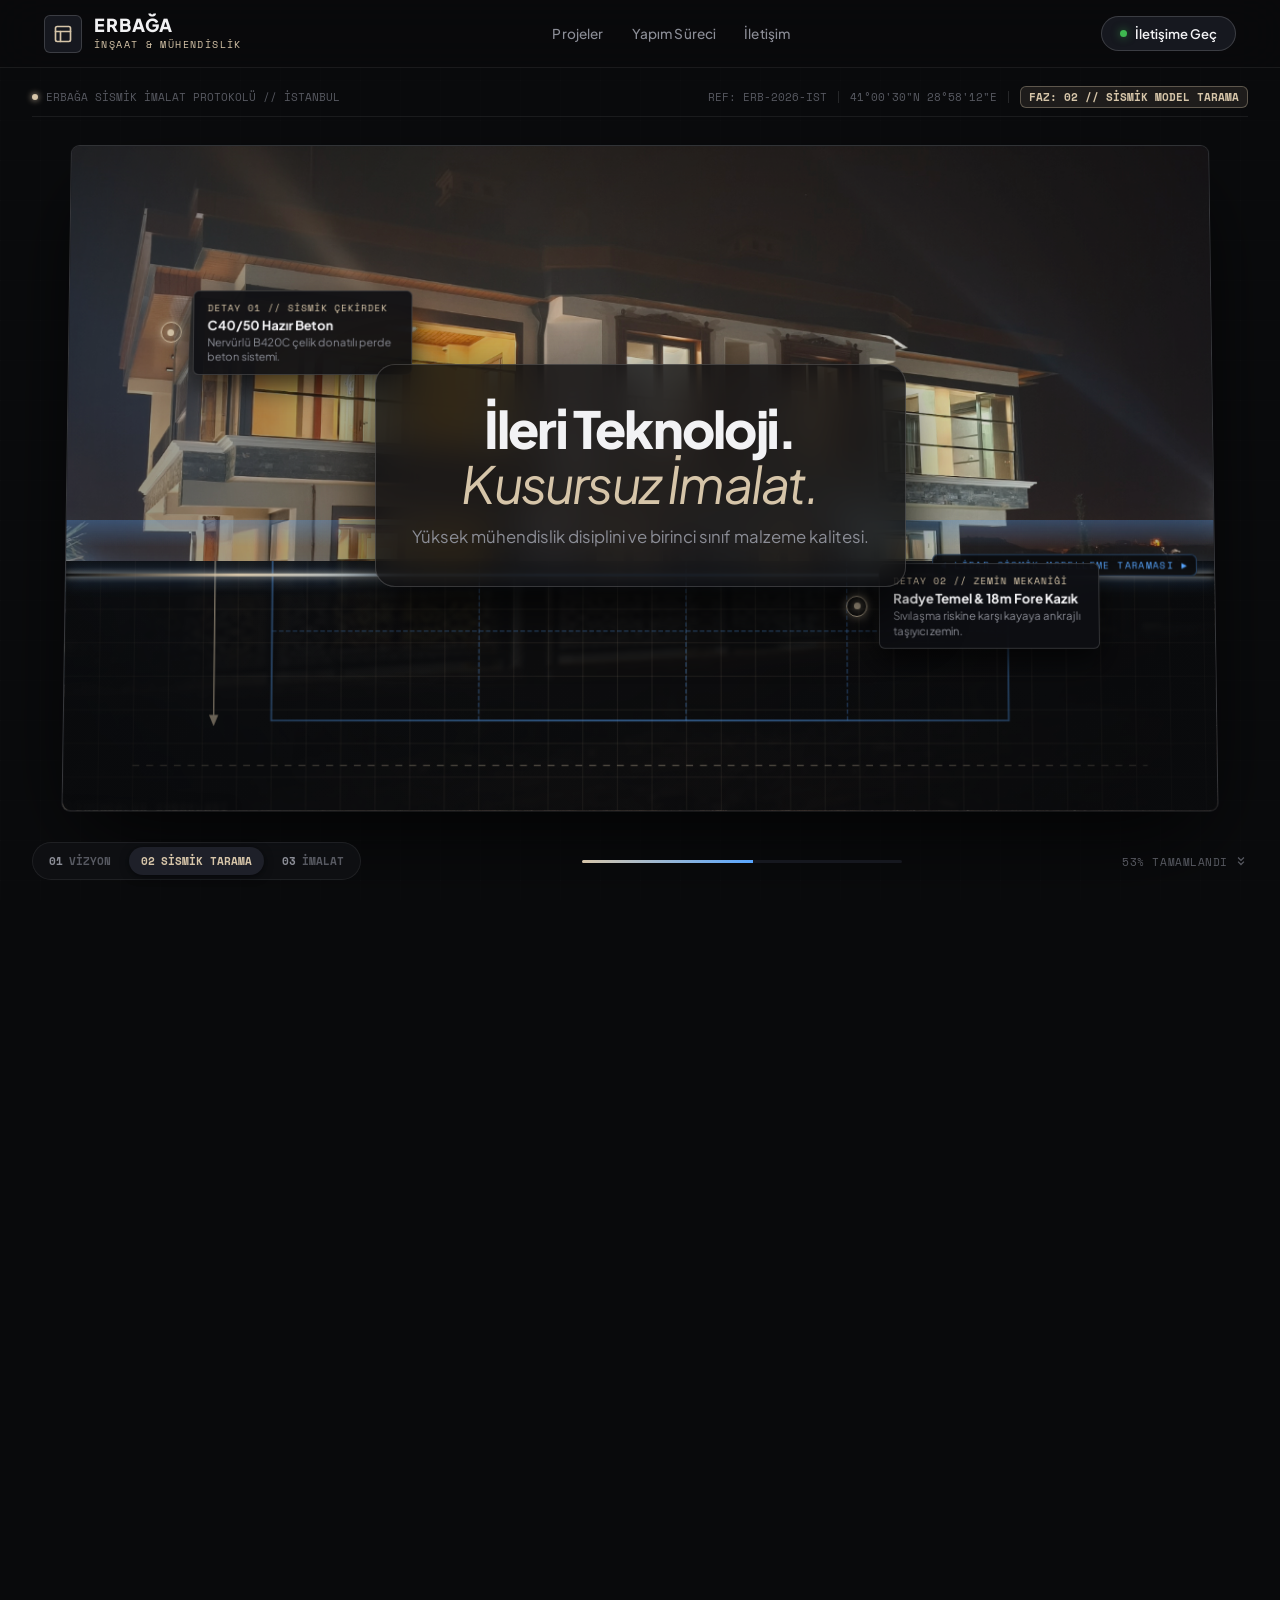
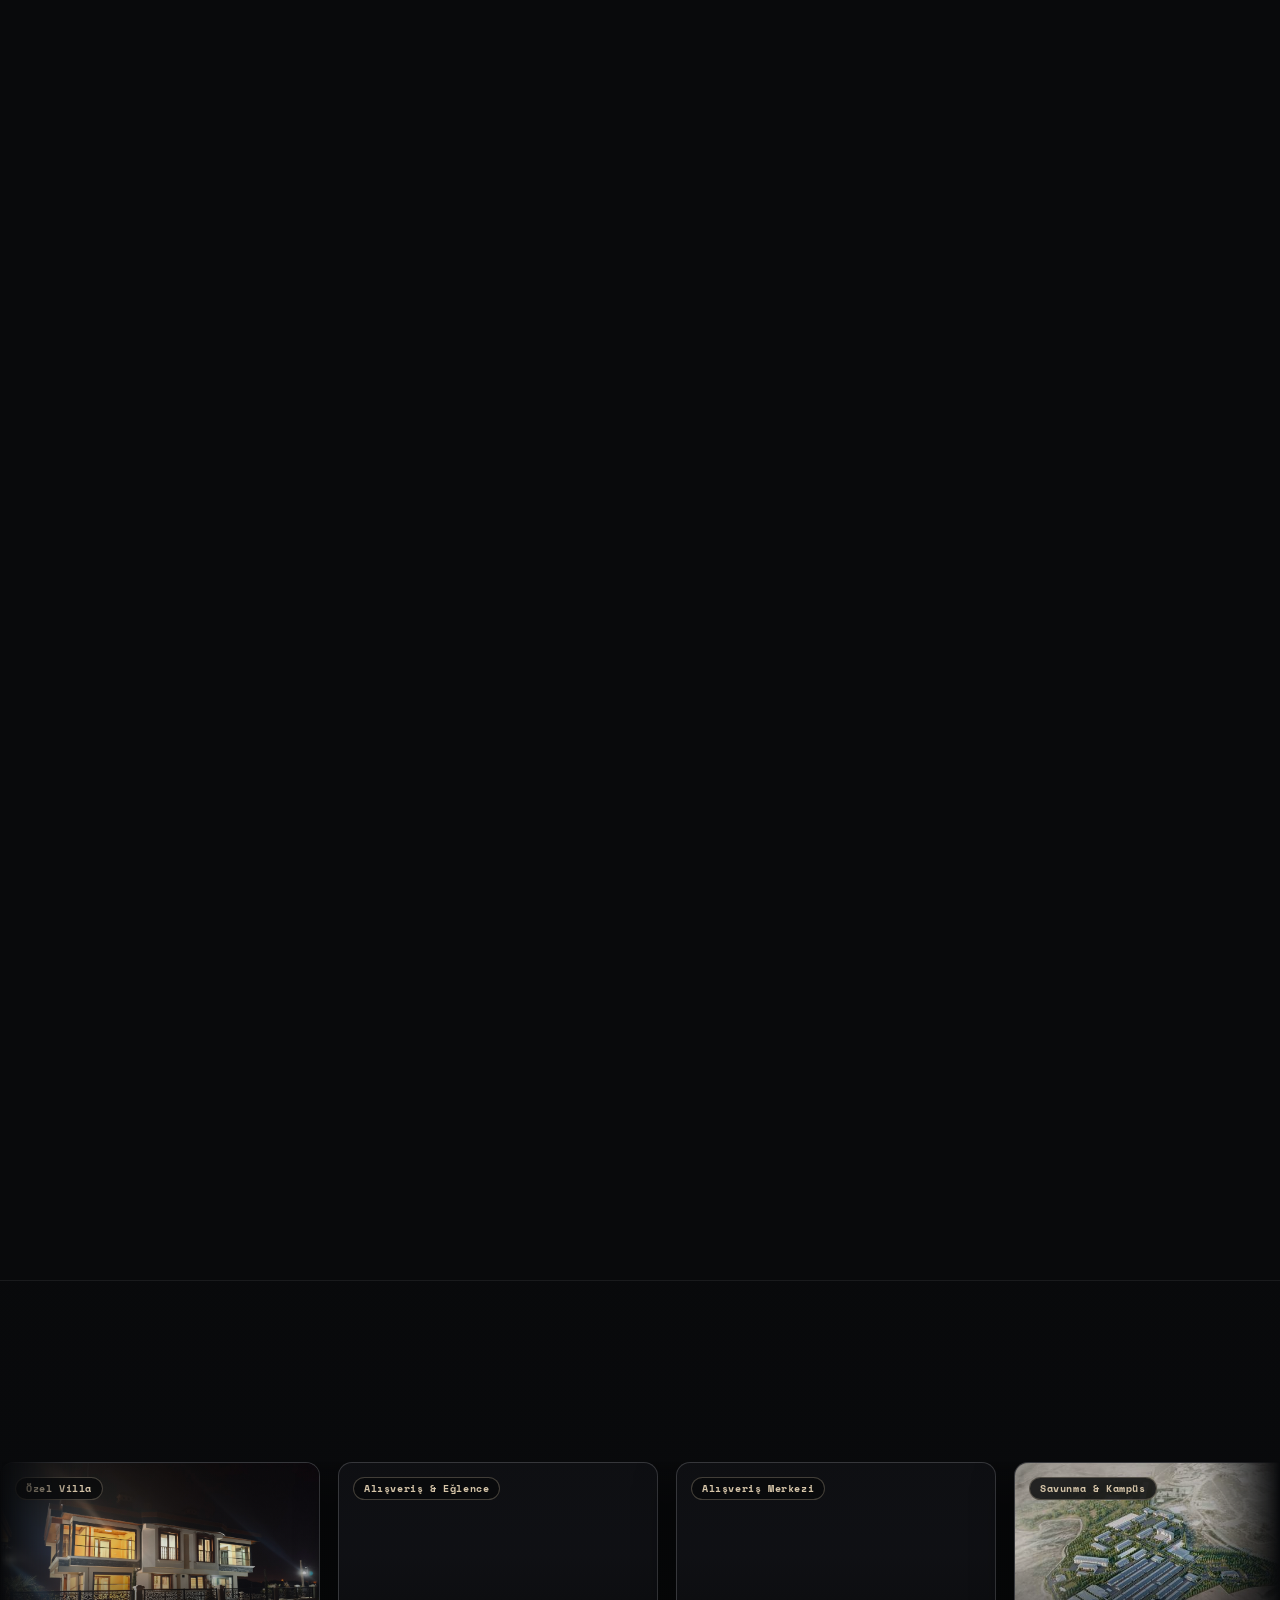
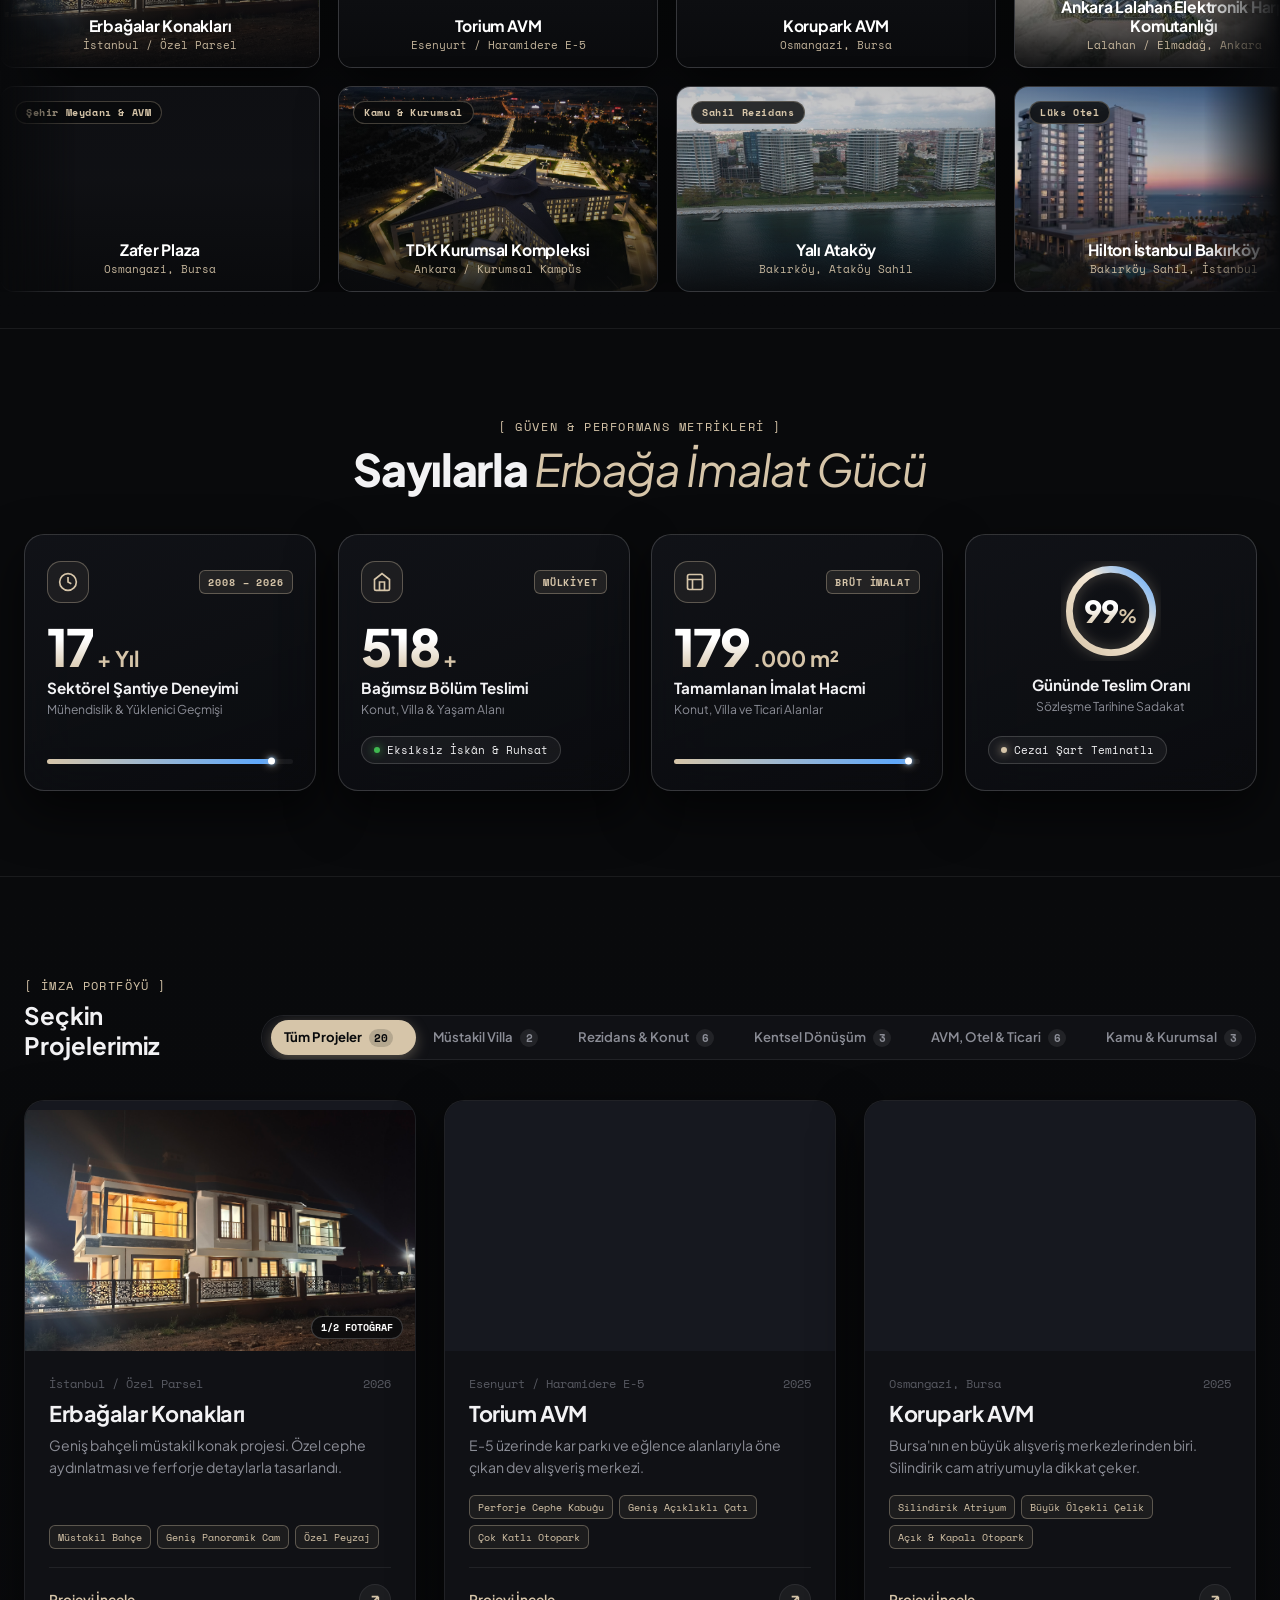
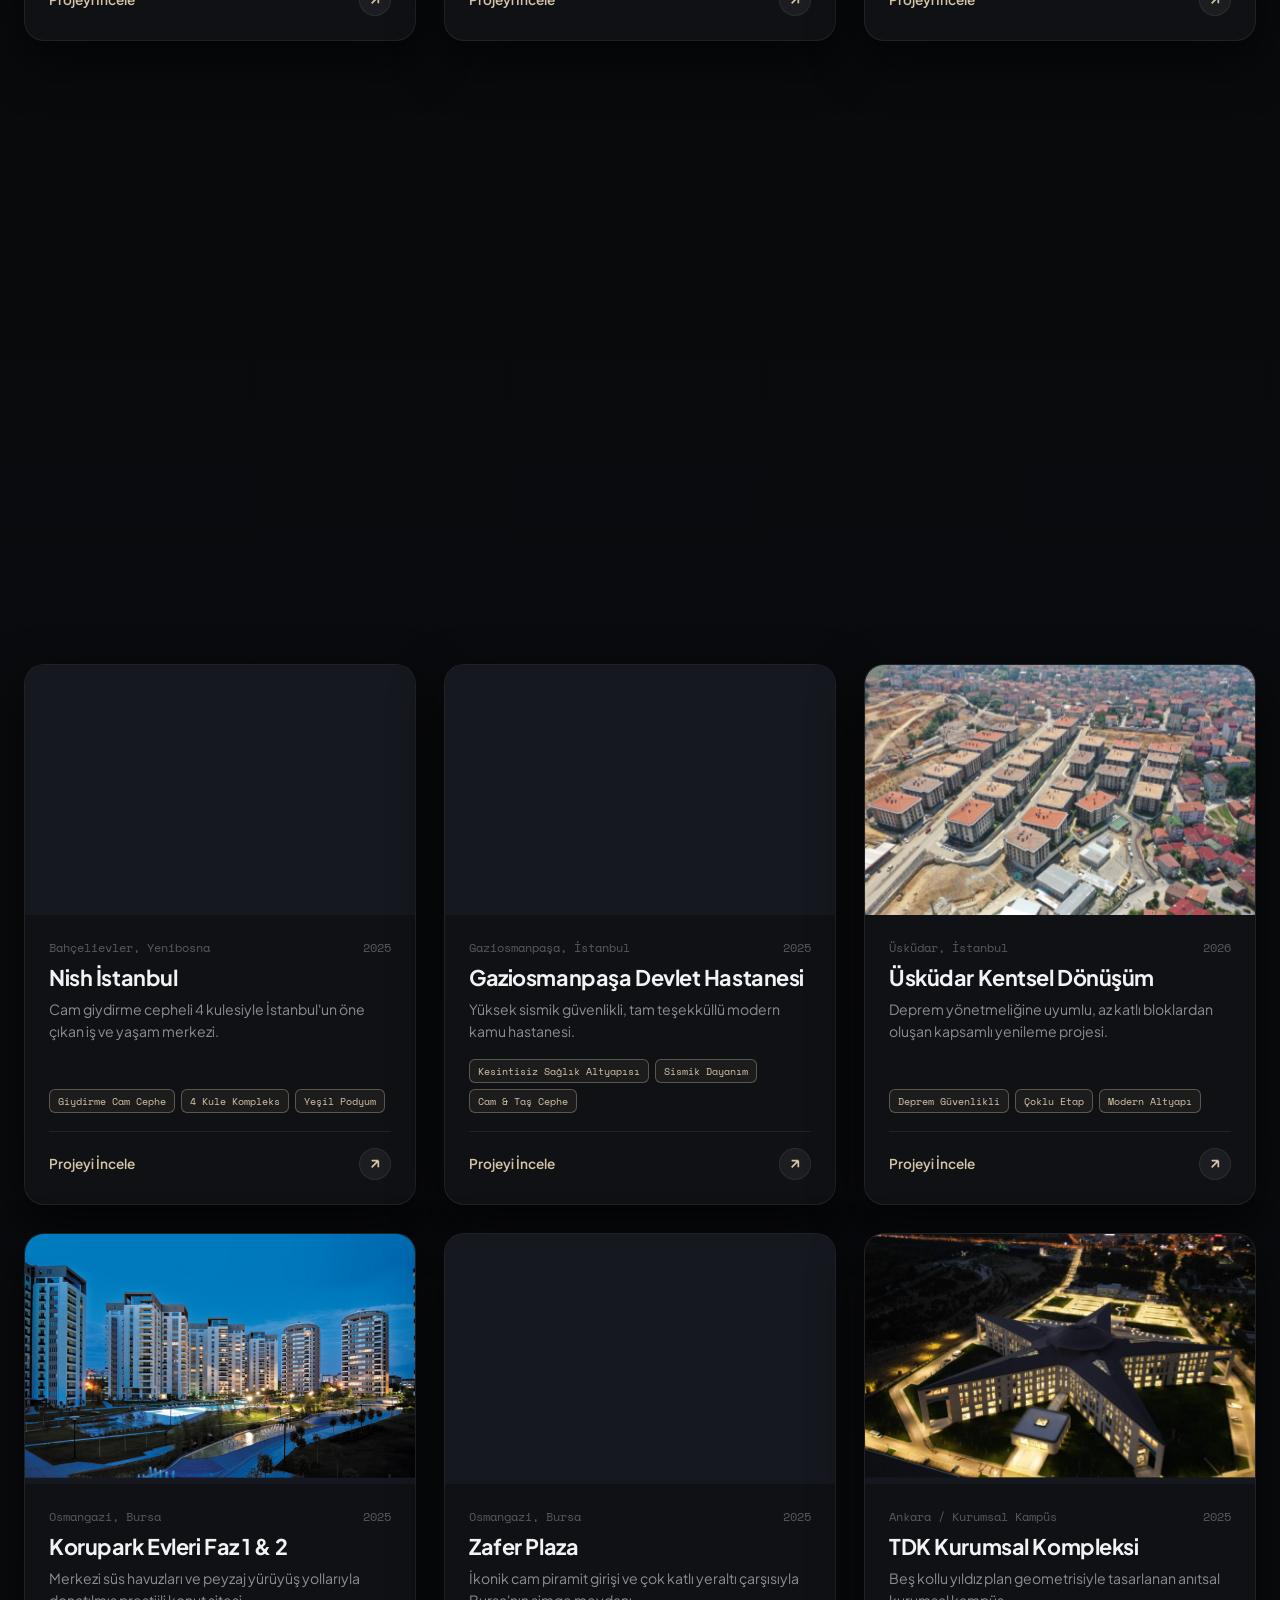
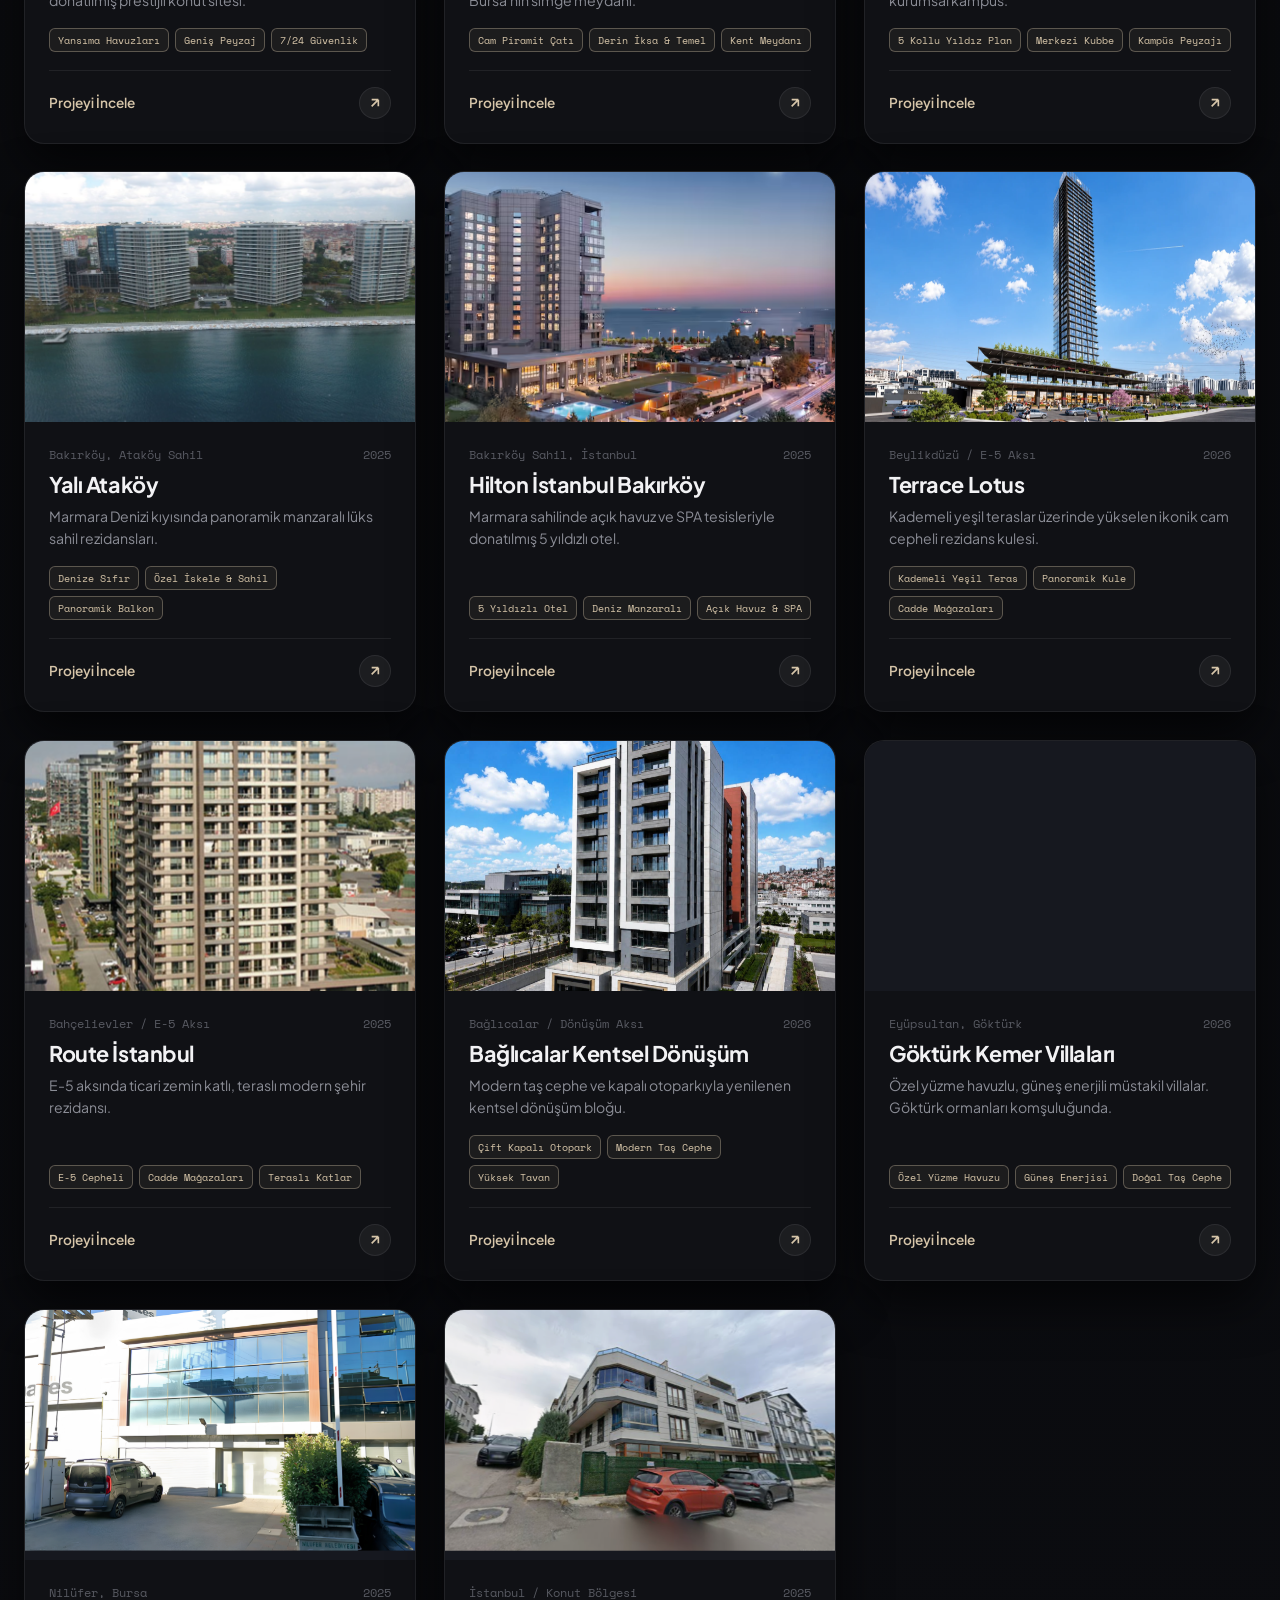
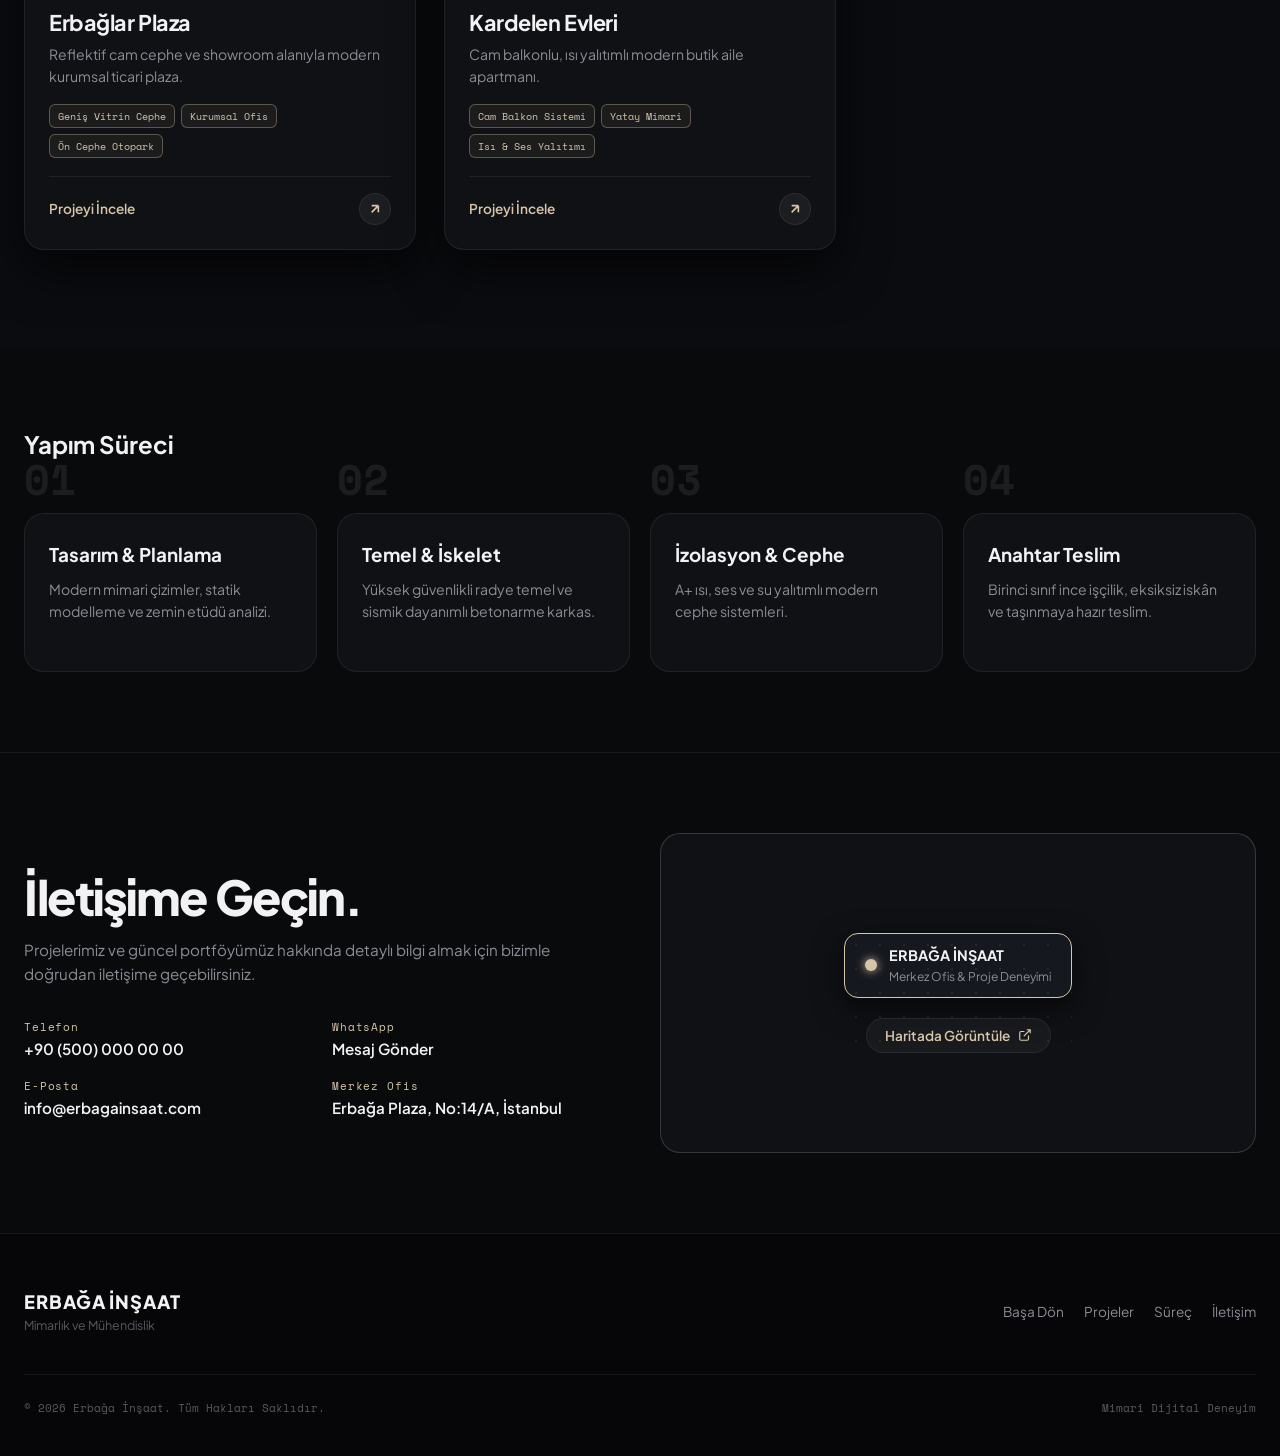
==== index.html @ 66e655f4 "İlk commit – proje dosyaları" ====
<!DOCTYPE html>
<html lang="tr">
<head>
  <meta charset="UTF-8">
  <meta name="viewport" content="width=device-width, initial-scale=1.0, maximum-scale=5.0, viewport-fit=cover">
  <title>ERBAĞA İNŞAAT — Mühendislik Hassasiyeti, Zamansız Mimari</title>
  <meta name="description" content="Erbağa İnşaat: Depreme dayanıklı sismik mühendislik, kat karşılığı arsa geliştirme, kentsel dönüşüm ve lüks konut projeleri.">
  <meta name="theme-color" content="#090a0c">

  <!-- Editorial & Architectural Typography -->
  <link rel="preconnect" href="https://fonts.googleapis.com">
  <link rel="preconnect" href="https://fonts.gstatic.com" crossorigin>
  <link href="https://fonts.googleapis.com/css2?family=Plus+Jakarta+Sans:wght@300;400;500;600;700;800&family=Space+Mono:ital,wght@0,400;0,700;1,400&display=swap" rel="stylesheet">

  <link rel="stylesheet" href="style.css">
</head>
<body class="architectural-dark">

  <!-- Top Global Laser Scroll Progress Bar -->
  <div class="global-scroll-progress" id="globalProgressBar" aria-hidden="true"></div>

  <!-- Subtle Blueprint Grid Texture -->
  <div class="technical-grid-bg" aria-hidden="true"></div>

  <!-- Apple-Style Precision Glass Header -->
  <header class="architect-header" id="mainHeader">
    <div class="header-inner">
      <a href="#heroTrack" class="brand-entity">
        <div class="brand-monogram">
          <svg width="20" height="20" viewBox="0 0 24 24" fill="none" stroke="currentColor" stroke-width="2" stroke-linecap="round" stroke-linejoin="round">
            <rect x="3" y="3" width="18" height="18" rx="2"></rect>
            <path d="M3 9h18"></path>
            <path d="M9 21V9"></path>
          </svg>
        </div>
        <div class="brand-meta">
          <span class="brand-name">ERBAĞA</span>
          <span class="brand-discipline">İNŞAAT & MÜHENDİSLİK</span>
        </div>
      </a>

      <!-- Desktop Navigation -->
      <nav class="nav-cluster" aria-label="Ana Menü">
        <a href="#projeler" class="nav-item">Projeler</a>
        <a href="#surec" class="nav-item">Yapım Süreci</a>
        <a href="#iletisim" class="nav-item">İletişim</a>
      </nav>

      <!-- Quick Action Header -->
      <div class="header-cta-group">
        <a href="https://wa.me/905000000000?text=Merhaba%20Erba%C4%9Fa%20%C4%B0n%C5%9Faat%2C%20bilgi%20almak%20istiyorum." target="_blank" rel="noopener noreferrer" class="btn-precision-action">
          <span class="dot-online"></span>
          <span>İletişime Geç</span>
        </a>

        <!-- Mobile Menu Toggle -->
        <button class="nav-toggle" id="menuToggle" aria-label="Menü">
          <span class="line line-1"></span>
          <span class="line line-2"></span>
        </button>
      </div>
    </div>

    <!-- Mobile Drawer Panel -->
    <div class="mobile-nav-panel" id="mobileNavPanel">
      <div class="panel-inner">
        <div class="panel-meta-ticker">
          <span>ERBAĞA İNŞAAT</span>
          <span>İSTANBUL</span>
        </div>
        <nav class="panel-links">
          <a href="#projeler" class="panel-link"><span>01</span> Projelerimiz</a>
          <a href="#surec" class="panel-link"><span>02</span> Yapım Süreci</a>
          <a href="#iletisim" class="panel-link"><span>03</span> İletişim & Lokasyon</a>
        </nav>
        <div class="panel-contact-cards">
          <a href="tel:+905000000000" class="panel-btn-call">
            <svg width="18" height="18" viewBox="0 0 24 24" fill="none" stroke="currentColor" stroke-width="2"><path d="M22 16.92v3a2 2 0 0 1-2.18 2 19.79 19.79 0 0 1-8.63-3.07 19.5 19.5 0 0 1-6-6 19.79 19.79 0 0 1-3.07-8.67A2 2 0 0 1 4.11 2h3a2 2 0 0 1 2 1.72 12.84 12.84 0 0 0 .7 2.81 2 2 0 0 1-.45 2.11L8.09 9.91a16 16 0 0 0 6 6l1.27-1.27a2 2 0 0 1 2.11-.45 12.84 12.84 0 0 0 2.81.7A2 2 0 0 1 22 16.92z"></path></svg>
            <span>Hemen Ara</span>
          </a>
          <a href="https://wa.me/905000000000" target="_blank" class="panel-btn-wa">
            <span>WhatsApp</span>
          </a>
        </div>
      </div>
    </div>
  </header>

  <main>
    <!-- ======================================================================
         1. HERO SCROLL TRACK (Apple-Style Pinned Multi-Act Cinema Scroller)
         ====================================================================== -->
    <section class="hero-scroll-track" id="heroTrack">
      <div class="hero-sticky-stage" id="heroStickyStage">
        
        <!-- Live Technical Ticker Bar -->
        <div class="technical-status-bar">
          <div class="status-item">
            <span class="status-indicator"></span>
            <span>ERBAĞA SİSMİK İMALAT PROTOKOLÜ // İSTANBUL</span>
          </div>
          <div class="status-coords">
            <span>REF: ERB-2026-IST</span>
            <span class="separator">|</span>
            <span id="hudCoordsText">41°00'30"N 28°58'12"E</span>
            <span class="separator">|</span>
            <span class="hud-phase-chip" id="hudPhaseChip">FAZ: 01 // KONSEPT</span>
          </div>
        </div>

        <!-- Central Cinematic Stage -->
        <div class="hero-cinema-stage">
          
          <!-- Transforming Architectural Viewport (Scales and 3D tilts on scroll) -->
          <div class="cinema-portal" id="cinemaPortal">
            
            <!-- Layer 1: Real Erbağa Projects Ken Burns Slideshow -->
            <div class="portal-layer layer-photo" id="heroSlideshow">
              <img src="Proje_Resimler/Erba%C4%9Falar_Konak1.jpg" alt="Erbağalar Konakları" class="cinema-img hero-slide active" loading="eager" decoding="async">
              <img src="Proje_Resimler/G%C3%B6kt%C3%BCrk_Kemer_villa.png" alt="Göktürk Kemer Villaları" class="cinema-img hero-slide" loading="lazy" decoding="async">
              <img src="Proje_Resimler/YALI%20ATAK%C3%96Y.png" alt="Yalı Ataköy" class="cinema-img hero-slide" loading="lazy" decoding="async">
              <img src="Proje_Resimler/Terrace_Lotus_Projesi.webp" alt="Terrace Lotus" class="cinema-img hero-slide" loading="lazy" decoding="async">
              <img src="Proje_Resimler/Bak%C4%B1rk%C3%B6y_Hilton_%C4%B0stanbul_otel.avif" alt="Hilton İstanbul Bakırköy" class="cinema-img hero-slide" loading="lazy" decoding="async">
              <img src="Proje_Resimler/Korupark_Evleri_Faz_1%20ve%202%20.jpg" alt="Korupark Evleri Faz 1 & 2" class="cinema-img hero-slide" loading="lazy" decoding="async">
              <img src="Proje_Resimler/TDK.png" alt="TDK Kurumsal Kompleksi" class="cinema-img hero-slide" loading="lazy" decoding="async">
              <img src="Proje_Resimler/N%C4%B0SH%20%C4%B0STANBUL.png" alt="Nish İstanbul" class="cinema-img hero-slide" loading="lazy" decoding="async">
              <div class="photo-warm-glow"></div>
              <div class="hero-project-pill" id="heroProjectPill">
                <span class="pill-pulse-dot"></span>
                <span id="heroActiveProjectName">ERBAĞALAR KONAKLARI</span>
              </div>
            </div>

            <!-- Layer 2: CAD Architectural Blueprint & Wireframe Overlay (Masked dynamically) -->
            <div class="portal-layer layer-blueprint" id="blueprintLayer">
              <svg class="blueprint-svg" viewBox="0 0 1000 600" preserveAspectRatio="none">
                <defs>
                  <pattern id="cadGrid" width="30" height="30" patternUnits="userSpaceOnUse">
                    <path d="M 30 0 L 0 0 0 30" fill="none" stroke="rgba(214, 197, 169, 0.22)" stroke-width="0.7"/>
                  </pattern>
                </defs>
                <rect width="100%" height="100%" fill="url(#cadGrid)" />
                
                <!-- Blueprint Grid Lines and Axis Markers -->
                <line x1="60" y1="40" x2="940" y2="40" stroke="rgba(214, 197, 169, 0.45)" stroke-dasharray="6 6" />
                <line x1="60" y1="560" x2="940" y2="560" stroke="rgba(214, 197, 169, 0.45)" stroke-dasharray="6 6" />
                <text x="70" y="32" fill="#d6c5a9" font-family="'Space Mono', monospace" font-size="11">AKS [ A - G ] // STATİK MODELLEME</text>
                <text x="830" y="32" fill="#d6c5a9" font-family="'Space Mono', monospace" font-size="11">KOT: +38.50 M</text>
                
                <!-- Building Structural Framing & Slabs -->
                <rect x="180" y="90" width="640" height="430" fill="none" stroke="rgba(88, 166, 255, 0.55)" stroke-width="1.6" />
                <line x1="180" y1="210" x2="820" y2="210" stroke="rgba(88, 166, 255, 0.4)" stroke-dasharray="4 2" />
                <line x1="180" y1="330" x2="820" y2="330" stroke="rgba(88, 166, 255, 0.4)" stroke-dasharray="4 2" />
                <line x1="180" y1="440" x2="820" y2="440" stroke="rgba(88, 166, 255, 0.4)" stroke-dasharray="4 2" />
                <line x1="360" y1="90" x2="360" y2="520" stroke="rgba(88, 166, 255, 0.4)" stroke-dasharray="4 2" />
                <line x1="540" y1="90" x2="540" y2="520" stroke="rgba(88, 166, 255, 0.4)" stroke-dasharray="4 2" />
                <line x1="680" y1="90" x2="680" y2="520" stroke="rgba(88, 166, 255, 0.4)" stroke-dasharray="4 2" />
                
                <!-- Elevation & Dimension Tag -->
                <line x1="130" y1="90" x2="130" y2="520" stroke="#d6c5a9" stroke-width="1.2" />
                <polygon points="126,95 130,85 134,95" fill="#d6c5a9"/>
                <polygon points="126,515 130,525 134,515" fill="#d6c5a9"/>
                <text x="95" y="310" fill="#d6c5a9" font-family="'Space Mono', monospace" font-size="11" transform="rotate(-90 120,310)">H = 42.00 M (RADYE DAHİL)</text>
              </svg>
              <div class="blueprint-scan-vignette"></div>
            </div>

            <!-- Dynamic Laser Scanline Sweeper -->
            <div class="laser-scanner" id="laserScanner">
              <div class="laser-glow-bar"></div>
              <div class="laser-beam"></div>
              <span class="laser-text">◄ LİDAR SİSMİK MODELLEME TARAMASI ►</span>
            </div>

            <!-- 3D Telemetry Interactive Beacons -->
            <div class="telemetry-beacon beacon-1" id="beacon1">
              <div class="beacon-target">
                <span class="target-ring"></span>
                <span class="target-center"></span>
              </div>
              <div class="beacon-card">
                <span class="b-code">DETAY 01 // SİSMİK ÇEKİRDEK</span>
                <strong>C40/50 Hazır Beton</strong>
                <p>Nervürlü B420C çelik donatılı perde beton sistemi.</p>
              </div>
            </div>

            <div class="telemetry-beacon beacon-2" id="beacon2">
              <div class="beacon-target">
                <span class="target-ring"></span>
                <span class="target-center"></span>
              </div>
              <div class="beacon-card">
                <span class="b-code">DETAY 02 // ZEMİN MEKANİĞİ</span>
                <strong>Radye Temel & 18m Fore Kazık</strong>
                <p>Sıvılaşma riskine karşı kayaya ankrajlı taşıyıcı zemin.</p>
              </div>
            </div>

            <div class="telemetry-beacon beacon-3" id="beacon3">
              <div class="beacon-target">
                <span class="target-ring"></span>
                <span class="target-center"></span>
              </div>
              <div class="beacon-card">
                <span class="b-code">DETAY 03 // CEPHE & İZOLASYON</span>
                <strong>Schüco & Akustik Taşyünü</strong>
                <p>A+ enerji tasarruflu yangın ve ses bariyerli kabuk.</p>
              </div>
            </div>

          </div>

          <!-- Dynamic Scrollytelling Story Chapters Overlay -->
          <div class="hero-story-overlay" id="heroStoryOverlay">
            
            <!-- Chapter 1: Vizyon -->
            <div class="story-chapter active" id="chapter1">
              <h1 class="chapter-title">
                Modern Mimarlık.<br>
                <span class="accent-serif">Kalıcı Değer.</span>
              </h1>
              <p class="chapter-lead">
                Erbağa İnşaat; zamansız estetik ve sarsılmaz güvenle yaşam alanları inşa eder.
              </p>
            </div>

            <!-- Chapter 2: Kalite -->
            <div class="story-chapter" id="chapter2">
              <h2 class="chapter-title">
                İleri Teknoloji.<br>
                <span class="accent-serif">Kusursuz İmalat.</span>
              </h2>
              <p class="chapter-lead">
                Yüksek mühendislik disiplini ve birinci sınıf malzeme kalitesi.
              </p>
            </div>

            <!-- Chapter 3: Seçkin Yaşam -->
            <div class="story-chapter" id="chapter3">
              <h2 class="chapter-title">
                Seçkin Yaşam.<br>
                <span class="accent-serif">Gününde Teslim.</span>
              </h2>
              <p class="chapter-lead">
                Hayalinizdeki konforlu ve güvenli yaşam alanlarını keşfedin.
              </p>
              <div class="chapter-buttons">
                <a href="#projeler" class="btn-chapter-primary">Projeleri Keşfet</a>
                <a href="#iletisim" class="btn-chapter-glass">İletişime Geç</a>
              </div>
            </div>

          </div>

        </div>

        <!-- Apple-Style Interactive Scrub Timeline Controller -->
        <div class="hero-timeline-hud">
          <div class="timeline-tabs">
            <button class="time-tab active" data-step="0"><span>01</span> VİZYON</button>
            <button class="time-tab" data-step="1"><span>02</span> SİSMİK TARAMA</button>
            <button class="time-tab" data-step="2"><span>03</span> İMALAT</button>
          </div>

          <div class="timeline-scrub-bar">
            <div class="scrub-track">
              <div class="scrub-fill" id="scrubFill"></div>
            </div>
          </div>

          <div class="timeline-prompt">
            <span id="scrubPercentText">0% TAMAMLANDI</span>
            <svg width="14" height="14" viewBox="0 0 24 24" fill="none" stroke="currentColor" stroke-width="2.2"><path d="M7 13l5 5 5-5M7 6l5 5 5-5"/></svg>
          </div>
        </div>

      </div>
    </section>

    <!-- ======================================================================
         1.5. HOME SHOWCASE REEL (Animated Dual-Track Project Vitrin)
         ====================================================================== -->
    <section class="home-showcase-section" id="vitrin" aria-label="Ana Sayfa Proje Vitrini">
      <div class="showcase-header scroll-reveal">
        <div class="showcase-title-wrap">
          <span class="telemetry-tagline">[ CANLI PROJE VİTRİNİ // 20 İMZA PROJE ]</span>
          <h2 class="showcase-title">Hayata Geçen <span class="accent-serif">Mimari Eserlerimiz</span></h2>
        </div>
        <a href="#projeler" class="showcase-jump-link">
          <span>Tümünü Filtrele</span>
          <svg width="15" height="15" viewBox="0 0 24 24" fill="none" stroke="currentColor" stroke-width="2.2"><path d="M5 12h14M12 5l7 7-7 7"/></svg>
        </a>
      </div>

      <div class="showcase-marquee-wrapper" id="showcaseMarqueeWrapper">
        <div class="showcase-track track-forward" id="showcaseTrackTop"></div>
        <div class="showcase-track track-reverse" id="showcaseTrackBottom"></div>
      </div>
    </section>

    <!-- ======================================================================
         2. TELEMETRY & STATS SECTION (Interactive Glass Bento Pods)
         ====================================================================== -->
    <section class="telemetry-section" id="istatistik">
      <div class="telemetry-container">
        
        <div class="telemetry-header scroll-reveal">
          <span class="telemetry-tagline">[ GÜVEN & PERFORMANS METRİKLERİ ]</span>
          <h2 class="telemetry-section-title">Sayılarla <span class="accent-serif">Erbağa İmalat Gücü</span></h2>
        </div>

        <div class="telemetry-bento-grid">
          <!-- Metric Card 1: Deneyim -->
          <div class="metric-glass-card scroll-reveal" data-stagger="1">
            <div class="card-ambient-spot"></div>
            <div class="card-top-row">
              <div class="card-icon-halo">
                <svg width="20" height="20" viewBox="0 0 24 24" fill="none" stroke="currentColor" stroke-width="2"><circle cx="12" cy="12" r="10"></circle><polyline points="12 6 12 12 16 14"></polyline></svg>
              </div>
              <span class="metric-index-tag">2008 – 2026</span>
            </div>
            <div class="metric-val-wrap">
              <span class="telemetry-num" data-count="18">0</span>
              <span class="telemetry-unit">+ Yıl</span>
            </div>
            <span class="metric-card-title">Sektörel Şantiye Deneyimi</span>
            <p class="metric-subtext">Mühendislik & Yüklenici Geçmişi</p>
            <div class="metric-progress-track">
              <div class="metric-progress-bar" style="--bar-target: 92%;">
                <span class="laser-progress-tip"></span>
              </div>
            </div>
          </div>

          <!-- Metric Card 2: Konut -->
          <div class="metric-glass-card scroll-reveal" data-stagger="2">
            <div class="card-ambient-spot"></div>
            <div class="card-top-row">
              <div class="card-icon-halo">
                <svg width="20" height="20" viewBox="0 0 24 24" fill="none" stroke="currentColor" stroke-width="2"><path d="M3 9l9-7 9 7v11a2 2 0 0 1-2 2H5a2 2 0 0 1-2-2z"></path><polyline points="9 22 9 12 15 12 15 22"></polyline></svg>
              </div>
              <span class="metric-index-tag">MÜLKİYET</span>
            </div>
            <div class="metric-val-wrap">
              <span class="telemetry-num" data-count="520">0</span>
              <span class="telemetry-unit">+</span>
            </div>
            <span class="metric-card-title">Bağımsız Bölüm Teslimi</span>
            <p class="metric-subtext">Konut, Villa & Yaşam Alanı</p>
            <div class="metric-card-pill">
              <span class="pill-dot emerald"></span>
              <span>Eksiksiz İskân & Ruhsat</span>
            </div>
          </div>

          <!-- Metric Card 3: Metrekare -->
          <div class="metric-glass-card scroll-reveal" data-stagger="3">
            <div class="card-ambient-spot"></div>
            <div class="card-top-row">
              <div class="card-icon-halo">
                <svg width="20" height="20" viewBox="0 0 24 24" fill="none" stroke="currentColor" stroke-width="2"><rect x="3" y="3" width="18" height="18" rx="2"></rect><line x1="3" y1="9" x2="21" y2="9"></line><line x1="9" y1="21" x2="9" y2="9"></line></svg>
              </div>
              <span class="metric-index-tag">BRÜT İMALAT</span>
            </div>
            <div class="metric-val-wrap">
              <span class="telemetry-num" data-count="180">0</span>
              <span class="telemetry-unit">.000 m²</span>
            </div>
            <span class="metric-card-title">Tamamlanan İmalat Hacmi</span>
            <p class="metric-subtext">Konut, Villa ve Ticari Alanlar</p>
            <div class="metric-progress-track">
              <div class="metric-progress-bar" style="--bar-target: 96%;">
                <span class="laser-progress-tip"></span>
              </div>
            </div>
          </div>

          <!-- Metric Card 4: Zamanında Teslim (Interactive SVG Circular Donut Ring) -->
          <div class="metric-glass-card donut-card scroll-reveal" data-stagger="4">
            <div class="card-ambient-spot"></div>
            <div class="donut-gauge-box">
              <svg class="donut-svg" viewBox="0 0 96 96">
                <defs>
                  <linearGradient id="donutRingGrad" x1="0%" y1="0%" x2="100%" y2="100%">
                    <stop offset="0%" stop-color="#d6c5a9"/>
                    <stop offset="60%" stop-color="#f5e8d5"/>
                    <stop offset="100%" stop-color="#58a6ff"/>
                  </linearGradient>
                  <filter id="donutGlowFilter" x="-20%" y="-20%" width="140%" height="140%">
                    <feGaussianBlur stdDeviation="3" result="blur"/>
                    <feComposite in="SourceGraphic" in2="blur" operator="over"/>
                  </filter>
                </defs>
                <circle class="donut-track" cx="48" cy="48" r="40" />
                <circle class="donut-stroke" id="donutDeliveryStroke" cx="48" cy="48" r="40" />
              </svg>
              <div class="donut-center-val">
                <span class="telemetry-num" data-count="100">0</span><span class="telemetry-unit">%</span>
              </div>
            </div>
            <span class="metric-card-title">Gününde Teslim Oranı</span>
            <p class="metric-subtext">Sözleşme Tarihine Sadakat</p>
            <div class="metric-card-pill pulse-glow">
              <span class="pill-dot gold"></span>
              <span>Cezai Şart Teminatlı</span>
            </div>
          </div>
        </div>

      </div>
    </section>

    <!-- ======================================================================
         3. PORTFOLIO (Curated Signature Projects with 3D Kinetic Tilt & Sheen)
         ====================================================================== -->
    <section class="portfolio-section" id="projeler">
      <div class="portfolio-container">
        
        <div class="portfolio-header-row scroll-reveal">
          <div class="portfolio-title-group">
            <span class="portfolio-overhead">[ İMZA PORTFÖYÜ ]</span>
            <h2 class="editorial-title">Seçkin Projelerimiz</h2>
          </div>
          
          <div class="portfolio-filter-cluster" id="filterCluster">
            <div class="filter-slider-pill" id="filterSliderPill"></div>
            <button class="filter-chip active" data-filter="all">Tüm Projeler <span class="chip-count" data-count-for="all">20</span></button>
            <button class="filter-chip" data-filter="villa">Müstakil Villa <span class="chip-count" data-count-for="villa">2</span></button>
            <button class="filter-chip" data-filter="rezidans">Rezidans & Konut <span class="chip-count" data-count-for="rezidans">6</span></button>
            <button class="filter-chip" data-filter="donusum">Kentsel Dönüşüm <span class="chip-count" data-count-for="donusum">3</span></button>
            <button class="filter-chip" data-filter="ticari">AVM, Otel & Ticari <span class="chip-count" data-count-for="ticari">6</span></button>
            <button class="filter-chip" data-filter="kurumsal">Kamu & Kurumsal <span class="chip-count" data-count-for="kurumsal">3</span></button>
          </div>
        </div>

        <!-- Projects Interactive Deck (Populated dynamically from PROJECTS in script.js) -->
        <div class="portfolio-grid" id="portfolioGrid"></div>
      </div>
    </section>

    <!-- ======================================================================
         3. YAPIM SÜRECİ (Minimal 4 Steps)
         ====================================================================== -->
    <section class="lifecycle-section" id="surec">
      <div class="lifecycle-container">
        <div class="section-label-row scroll-reveal">
          <h2 class="editorial-title">Yapım Süreci</h2>
        </div>

        <div class="lifecycle-track">
          <!-- Step 1 -->
          <div class="lifecycle-node scroll-reveal">
            <span class="node-sequence">01</span>
            <div class="node-card">
              <h3 class="node-heading">Tasarım & Planlama</h3>
              <p class="node-text">Modern mimari çizimler, statik modelleme ve zemin etüdü analizi.</p>
            </div>
          </div>

          <!-- Step 2 -->
          <div class="lifecycle-node scroll-reveal">
            <span class="node-sequence">02</span>
            <div class="node-card">
              <h3 class="node-heading">Temel & İskelet</h3>
              <p class="node-text">Yüksek güvenlikli radye temel ve sismik dayanımlı betonarme karkas.</p>
            </div>
          </div>

          <!-- Step 3 -->
          <div class="lifecycle-node scroll-reveal">
            <span class="node-sequence">03</span>
            <div class="node-card">
              <h3 class="node-heading">İzolasyon & Cephe</h3>
              <p class="node-text">A+ ısı, ses ve su yalıtımlı modern cephe sistemleri.</p>
            </div>
          </div>

          <!-- Step 4 -->
          <div class="lifecycle-node scroll-reveal">
            <span class="node-sequence">04</span>
            <div class="node-card">
              <h3 class="node-heading">Anahtar Teslim</h3>
              <p class="node-text">Birinci sınıf ince işçilik, eksiksiz iskân ve taşınmaya hazır teslim.</p>
            </div>
          </div>
        </div>
      </div>
    </section>

    <!-- ======================================================================
         4. CONTACT & HEADQUARTERS
         ====================================================================== -->
    <section class="contact-section" id="iletisim">
      <div class="contact-container">
        <div class="contact-layout scroll-reveal">
          
          <div class="contact-info-panel">
            <h2 class="contact-headline">İletişime Geçin.</h2>
            <p class="contact-subtext">
              Projelerimiz ve güncel portföyümüz hakkında detaylı bilgi almak için bizimle doğrudan iletişime geçebilirsiniz.
            </p>

            <div class="contact-detail-items">
              <div class="detail-item">
                <span class="item-label">Telefon</span>
                <p class="item-value"><a href="tel:+905000000000">+90 (500) 000 00 00</a></p>
              </div>

              <div class="detail-item">
                <span class="item-label">WhatsApp</span>
                <p class="item-value"><a href="https://wa.me/905000000000?text=Merhaba%20Erba%C4%9Fa%20%C4%B0n%C5%9Faat%2C%20bilgi%20almak%20istiyorum." target="_blank">Mesaj Gönder</a></p>
              </div>

              <div class="detail-item">
                <span class="item-label">E-Posta</span>
                <p class="item-value"><a href="mailto:info@erbagainsaat.com">info@erbagainsaat.com</a></p>
              </div>

              <div class="detail-item">
                <span class="item-label">Merkez Ofis</span>
                <p class="item-value">Erbağa Plaza, No:14/A, İstanbul</p>
              </div>
            </div>
          </div>

          <div class="contact-card-map-fallback">
            <div class="map-inner">
              <div class="map-grid-mesh"></div>
              <div class="map-pin-box">
                <span class="map-radar-dot"></span>
                <div class="map-label">
                  <strong>ERBAĞA İNŞAAT</strong>
                  <span>Merkez Ofis & Proje Deneyimi</span>
                </div>
              </div>
              <a href="https://maps.google.com" target="_blank" rel="noopener noreferrer" class="btn-open-maps">
                <span>Haritada Görüntüle</span>
                <svg width="14" height="14" viewBox="0 0 24 24" fill="none" stroke="currentColor" stroke-width="2"><path d="M18 13v6a2 2 0 0 1-2 2H5a2 2 0 0 1-2-2V8a2 2 0 0 1 2-2h6M15 3h6v6M10 14L21 3"/></svg>
              </a>
            </div>
          </div>

        </div>
      </div>
    </section>
  </main>

  <!-- ======================================================================
       APPLE-STYLE ARCHITECTURAL FOOTER
       ====================================================================== -->
  <footer class="architect-footer">
    <div class="footer-container">
      <div class="footer-corporate-row">
        <div class="footer-brand">
          <span class="footer-logo">ERBAĞA İNŞAAT</span>
          <span class="footer-corp-sub">Mimarlık ve Mühendislik</span>
        </div>
        <div class="footer-links">
          <a href="#heroTrack">Başa Dön</a>
          <a href="#projeler">Projeler</a>
          <a href="#surec">Süreç</a>
          <a href="#iletisim">İletişim</a>
        </div>
      </div>

      <div class="footer-legal-bar">
        <span>© 2026 Erbağa İnşaat. Tüm Hakları Saklıdır.</span>
        <span class="developer-credit">Mimari Dijital Deneyim</span>
      </div>
    </div>
  </footer>

  <!-- ======================================================================
       MOBILE BOTTOM ACTION DOCK (Ergonomic Smartphone Thumb Navigation)
       ====================================================================== -->
  <aside class="mobile-thumb-dock" id="mobileDock" aria-label="Hızlı Mobil İşlem Paneli">
    <div class="dock-bar">
      <a href="tel:+905000000000" class="dock-tab" aria-label="Ara">
        <div class="dock-icon call-pulse">
          <svg width="18" height="18" viewBox="0 0 24 24" fill="none" stroke="currentColor" stroke-width="2.2"><path d="M22 16.92v3a2 2 0 0 1-2.18 2 19.79 19.79 0 0 1-8.63-3.07 19.5 19.5 0 0 1-6-6 19.79 19.79 0 0 1-3.07-8.67A2 2 0 0 1 4.11 2h3a2 2 0 0 1 2 1.72 12.84 12.84 0 0 0 .7 2.81 2 2 0 0 1-.45 2.11L8.09 9.91a16 16 0 0 0 6 6l1.27-1.27a2 2 0 0 1 2.11-.45 12.84 12.84 0 0 0 2.81.7A2 2 0 0 1 22 16.92z"></path></svg>
        </div>
        <span class="dock-text">Ara</span>
      </a>

      <a href="#projeler" class="dock-tab" aria-label="Projeler">
        <div class="dock-icon">
          <svg width="18" height="18" viewBox="0 0 24 24" fill="none" stroke="currentColor" stroke-width="2.2"><rect x="3" y="3" width="7" height="7"></rect><rect x="14" y="3" width="7" height="7"></rect><rect x="14" y="14" width="7" height="7"></rect><rect x="3" y="14" width="7" height="7"></rect></svg>
        </div>
        <span class="dock-text">Projeler</span>
      </a>

      <a href="https://wa.me/905000000000?text=Merhaba%20Erba%C4%9Fa%20%C4%B0n%C5%9Faat%2C%20bilgi%20almak%20istiyorum." target="_blank" class="dock-tab dock-wa-highlight" aria-label="WhatsApp">
        <div class="dock-icon wa-circle">
          <svg width="20" height="20" viewBox="0 0 24 24" fill="currentColor"><path d="M12.04 2c-5.46 0-9.91 4.45-9.91 9.91 0 1.75.46 3.45 1.32 4.95L2.05 22l5.25-1.38c1.45.79 3.08 1.21 4.74 1.21 5.46 0 9.91-4.45 9.91-9.91 0-2.65-1.03-5.14-2.9-7.01A9.816 9.816 0 0 0 12.04 2z"></path></svg>
        </div>
        <span class="dock-text">WhatsApp</span>
      </a>

      <a href="#iletisim" class="dock-tab" aria-label="İletişim">
        <div class="dock-icon">
          <svg width="18" height="18" viewBox="0 0 24 24" fill="none" stroke="currentColor" stroke-width="2.2"><path d="M21 10c0 7-9 13-9 13s-9-6-9-13a9 9 0 0 1 18 0z"></path><circle cx="12" cy="10" r="3"></circle></svg>
        </div>
        <span class="dock-text">İletişim</span>
      </a>
    </div>
  </aside>

  <!-- ======================================================================
       INTERACTIVE PROJECT INSPECTION DRAWER (iOS Bottom Sheet Feel)
       ====================================================================== -->
  <div class="project-modal-backdrop" id="portfolioModal" aria-hidden="true">
    <div class="project-modal-sheet">
      <button class="sheet-close-btn" id="modalCloseTrigger" aria-label="Kapat">
        <svg width="20" height="20" viewBox="0 0 24 24" fill="none" stroke="currentColor" stroke-width="2.5"><line x1="18" y1="6" x2="6" y2="18"></line><line x1="6" y1="6" x2="18" y2="18"></line></svg>
      </button>

      <div class="sheet-image-box">
        <img src="" alt="" id="modalPhoto" class="sheet-photo">
        <button class="sheet-gallery-nav prev" id="modalPrevPhoto" aria-label="Önceki Fotoğraf" hidden>
          <svg width="18" height="18" viewBox="0 0 24 24" fill="none" stroke="currentColor" stroke-width="2.5"><path d="M15 18l-6-6 6-6"/></svg>
        </button>
        <button class="sheet-gallery-nav next" id="modalNextPhoto" aria-label="Sonraki Fotoğraf" hidden>
          <svg width="18" height="18" viewBox="0 0 24 24" fill="none" stroke="currentColor" stroke-width="2.5"><path d="M9 18l6-6-6-6"/></svg>
        </button>
        <div class="sheet-gallery-dots" id="modalPhotoDots" hidden></div>
        <span class="sheet-tag" id="modalBadge">Lüks Konut</span>
      </div>

      <div class="sheet-content">
        <span class="sheet-loc-title" id="modalLoc">Lokasyon</span>
        <h3 class="sheet-name" id="modalHeading">Proje Adı</h3>

        <div class="sheet-spec-grid">
          <div class="spec-cell">
            <span class="spec-dim">PROJE TÜRÜ</span>
            <span class="spec-data" id="modalKind">Villa</span>
          </div>
          <div class="spec-cell">
            <span class="spec-dim">İNŞAAT ALANI</span>
            <span class="spec-data" id="modalArea">0 m²</span>
          </div>
          <div class="spec-cell">
            <span class="spec-dim">TESLİM DURUMU</span>
            <span class="spec-data" id="modalState">Devam Ediyor</span>
          </div>
        </div>

        <p class="sheet-narrative" id="modalNarrative">Proje açıklaması...</p></div>
    </div>
  </div>

  <script src="script.js"></script>
</body>
</html>
---- style.css ----
/* ==========================================================================
   ERBAĞA İNŞAAT — High-End Architectural Design System
   Senior Developer Craftsmanship: Precise Micro-Interactions, 60fps Native Performance
   ========================================================================== */

:root {
  /* Architectural Color Tokens (Natural Stone, Titanium & Deep Carbon) */
  --color-base: #090a0c;
  --color-surface-1: #101115;
  --color-surface-2: #16181f;
  --color-surface-elevated: #1e2029;

  --color-hairline: rgba(255, 255, 255, 0.07);
  --color-hairline-bright: rgba(255, 255, 255, 0.16);
  --color-hairline-accent: rgba(214, 197, 169, 0.35);

  --color-champagne: #d6c5a9;
  --color-champagne-dark: #b89f7a;
  --color-champagne-subtle: rgba(214, 197, 169, 0.1);
  --color-champagne-glow: rgba(214, 197, 169, 0.22);

  --color-tech-blue: #58a6ff;
  --color-tech-green: #3fb950;

  --color-text-main: #f2f2f4;
  --color-text-dim: #8b8d96;
  --color-text-subtle: #575961;

  /* Typography */
  --font-sans: 'Plus Jakarta Sans', -apple-system, BlinkMacSystemFont, "Segoe UI", Roboto, sans-serif;
  --font-mono: 'Space Mono', SFMono-Regular, Menlo, Monaco, Consolas, monospace;

  /* Layout Metrics */
  --header-height: 68px;
  --dock-height: 64px;
  --max-w-content: 1240px;
  --radius-sm: 6px;
  --radius-md: 14px;
  --radius-lg: 20px;
  --radius-pill: 9999px;

  /* Spring Physics & Easing Curves */
  --ease-apple: cubic-bezier(0.16, 1, 0.3, 1);
  --ease-out-expo: cubic-bezier(0.19, 1, 0.22, 1);
  --transition-fast: 0.25s var(--ease-apple);
  --transition-normal: 0.45s var(--ease-apple);
}

/* Base Reset */
*,
*::before,
*::after {
  box-sizing: border-box;
  margin: 0;
  padding: 0;
  -webkit-tap-highlight-color: transparent;
}

html {
  scroll-behavior: smooth;
  font-size: 16px;
  background-color: var(--color-base);
  color: var(--color-text-main);
  font-family: var(--font-sans);
  text-rendering: optimizeLegibility;
  -webkit-font-smoothing: antialiased;
}

body {
  overflow-x: hidden;
  position: relative;
  min-height: 100vh;
  padding-bottom: calc(var(--dock-height) + 32px);
}

@media (min-width: 1024px) {
  body {
    padding-bottom: 0;
  }
}

a {
  color: inherit;
  text-decoration: none;
}

img {
  max-width: 100%;
  height: auto;
  display: block;
}

button,
input,
select,
textarea {
  font-family: inherit;
  color: inherit;
}

/* Subtle Technical Grid Blueprint Background */
.technical-grid-bg {
  position: fixed;
  top: 0;
  left: 0;
  width: 100vw;
  height: 100vh;
  pointer-events: none;
  z-index: 0;
  background-image:
    linear-gradient(rgba(255, 255, 255, 0.015) 1px, transparent 1px),
    linear-gradient(90deg, rgba(255, 255, 255, 0.015) 1px, transparent 1px);
  background-size: 40px 40px;
  opacity: 0.7;
}

/* ==========================================================================
   HEADER & ARCHITECTURAL LOGO
   ========================================================================== */
.architect-header {
  position: fixed;
  top: 0;
  left: 0;
  width: 100%;
  height: var(--header-height);
  background: rgba(9, 10, 12, 0.78);
  backdrop-filter: blur(24px);
  -webkit-backdrop-filter: blur(24px);
  border-bottom: 1px solid var(--color-hairline);
  z-index: 1000;
  transition: background-color 0.3s ease, border-color 0.3s ease;
}

.header-inner {
  max-width: var(--max-w-content);
  margin: 0 auto;
  height: 100%;
  padding: 0 24px;
  display: flex;
  align-items: center;
  justify-content: space-between;
}

.brand-entity {
  display: flex;
  align-items: center;
  gap: 12px;
}

.brand-monogram {
  width: 38px;
  height: 38px;
  border-radius: var(--radius-sm);
  background: var(--color-surface-2);
  border: 1px solid var(--color-hairline-bright);
  display: flex;
  align-items: center;
  justify-content: center;
  color: var(--color-champagne);
  transition: transform 0.3s var(--ease-apple);
}

.brand-entity:hover .brand-monogram {
  transform: rotate(90deg);
  border-color: var(--color-champagne);
}

.brand-meta {
  display: flex;
  flex-direction: column;
}

.brand-name {
  font-family: var(--font-sans);
  font-weight: 800;
  font-size: 1.12rem;
  letter-spacing: 0.05em;
  color: var(--color-text-main);
  line-height: 1.1;
}

.brand-discipline {
  font-family: var(--font-mono);
  font-size: 0.62rem;
  color: var(--color-champagne);
  letter-spacing: 0.14em;
  text-transform: uppercase;
  margin-top: 2px;
}

/* Desktop Nav Items */
.nav-cluster {
  display: none;
}

@media (min-width: 960px) {
  .nav-cluster {
    display: flex;
    align-items: center;
    gap: 28px;
  }
}

.nav-item {
  font-size: 0.85rem;
  font-weight: 500;
  color: var(--color-text-dim);
  transition: color 0.2s ease;
  letter-spacing: 0.01em;
}

.nav-item:hover {
  color: var(--color-text-main);
}

.header-cta-group {
  display: flex;
  align-items: center;
  gap: 14px;
}

.btn-precision-action {
  display: none;
  align-items: center;
  gap: 8px;
  background: var(--color-surface-2);
  border: 1px solid var(--color-hairline-bright);
  padding: 8px 18px;
  border-radius: var(--radius-pill);
  font-size: 0.82rem;
  font-weight: 600;
  color: var(--color-text-main);
  transition: all 0.25s ease;
}

@media (min-width: 640px) {
  .btn-precision-action {
    display: inline-flex;
  }
}

.btn-precision-action:hover {
  border-color: var(--color-champagne);
  background: var(--color-surface-elevated);
}

.dot-online {
  width: 7px;
  height: 7px;
  border-radius: 50%;
  background: var(--color-tech-green);
  box-shadow: 0 0 8px rgba(63, 185, 80, 0.6);
}

/* Mobile Nav Toggle */
.nav-toggle {
  display: flex;
  flex-direction: column;
  justify-content: center;
  gap: 6px;
  width: 42px;
  height: 42px;
  background: var(--color-surface-1);
  border: 1px solid var(--color-hairline-bright);
  border-radius: var(--radius-sm);
  cursor: pointer;
  padding: 10px;
}

@media (min-width: 960px) {
  .nav-toggle {
    display: none;
  }
}

.line {
  width: 100%;
  height: 2px;
  background: var(--color-text-main);
  border-radius: 2px;
  transition: transform 0.3s var(--ease-apple), opacity 0.3s ease;
}

.nav-toggle.open .line-1 {
  transform: translateY(4px) rotate(45deg);
}

.nav-toggle.open .line-2 {
  transform: translateY(-4px) rotate(-45deg);
}

/* Mobile Nav Panel */
.mobile-nav-panel {
  position: absolute;
  top: var(--header-height);
  left: 0;
  width: 100%;
  background: rgba(10, 11, 14, 0.98);
  backdrop-filter: blur(28px);
  -webkit-backdrop-filter: blur(28px);
  border-bottom: 1px solid var(--color-hairline-bright);
  max-height: 0;
  overflow: hidden;
  opacity: 0;
  transition: max-height 0.4s var(--ease-apple), opacity 0.3s ease;
}

.mobile-nav-panel.open {
  max-height: 480px;
  opacity: 1;
}

.panel-inner {
  padding: 24px;
  display: flex;
  flex-direction: column;
  gap: 20px;
}

.panel-meta-ticker {
  display: flex;
  justify-content: space-between;
  font-family: var(--font-mono);
  font-size: 0.7rem;
  color: var(--color-text-subtle);
  border-bottom: 1px solid var(--color-hairline);
  padding-bottom: 12px;
}

.panel-links {
  display: flex;
  flex-direction: column;
  gap: 14px;
}

.panel-link {
  font-size: 1.15rem;
  font-weight: 600;
  color: var(--color-text-main);
  display: flex;
  align-items: center;
  gap: 14px;
  padding: 6px 0;
}

.panel-link span {
  font-family: var(--font-mono);
  font-size: 0.78rem;
  color: var(--color-champagne);
}

.panel-contact-cards {
  display: flex;
  gap: 12px;
  margin-top: 6px;
}

.panel-btn-call,
.panel-btn-wa {
  flex: 1;
  display: flex;
  align-items: center;
  justify-content: center;
  gap: 8px;
  padding: 12px;
  border-radius: var(--radius-md);
  font-size: 0.88rem;
  font-weight: 600;
}

.panel-btn-call {
  background: var(--color-surface-2);
  border: 1px solid var(--color-hairline-bright);
  color: var(--color-text-main);
}

.panel-btn-wa {
  background: #25d366;
  color: #000;
}

/* Top Global Laser Scroll Progress Bar */
.global-scroll-progress {
  position: fixed;
  top: 0;
  left: 0;
  width: 0%;
  height: 2.5px;
  background: linear-gradient(90deg, var(--color-champagne) 0%, var(--color-tech-blue) 100%);
  box-shadow: 0 0 12px rgba(214, 197, 169, 0.8), 0 0 4px #58a6ff;
  z-index: 99999;
  pointer-events: none;
  transition: width 0.05s linear;
}

/* ==========================================================================
   1. HERO SCROLL TRACK (Apple-Style Pinned Multi-Act Cinema Scroller)
   ====================================================================== */
.hero-scroll-track {
  position: relative;
  height: 320vh;
  /* Dedicated multi-chapter scrub distance */
  z-index: 10;
}

.hero-sticky-stage {
  position: sticky;
  top: 0;
  height: 100vh;
  height: 100dvh;
  overflow: hidden;
  display: flex;
  flex-direction: column;
  justify-content: space-between;
  padding: calc(var(--header-height) + 12px) 16px 14px 16px;
}

@media (min-width: 768px) {
  .hero-sticky-stage {
    padding: calc(var(--header-height) + 18px) 32px 20px 32px;
  }
}

/* Technical Status Bar */
.technical-status-bar {
  display: flex;
  justify-content: space-between;
  align-items: center;
  font-family: var(--font-mono);
  font-size: 0.68rem;
  color: var(--color-text-subtle);
  border-bottom: 1px solid var(--color-hairline);
  padding-bottom: 8px;
  z-index: 30;
}

.status-item {
  display: flex;
  align-items: center;
  gap: 8px;
}

.status-indicator {
  width: 6px;
  height: 6px;
  border-radius: 50%;
  background: var(--color-champagne);
  box-shadow: 0 0 6px var(--color-champagne);
}

.status-coords {
  display: none;
}

@media (min-width: 640px) {
  .status-coords {
    display: flex;
    align-items: center;
    gap: 8px;
  }

  .separator {
    color: var(--color-hairline-bright);
  }
}

.hud-phase-chip {
  color: var(--color-champagne);
  background: var(--color-champagne-subtle);
  border: 1px solid var(--color-hairline-accent);
  padding: 2px 8px;
  border-radius: var(--radius-sm);
  font-weight: 700;
}

/* Central Cinema Stage */
.hero-cinema-stage {
  position: relative;
  width: 100%;
  max-width: 1200px;
  margin: 10px auto;
  flex-grow: 1;
  display: flex;
  align-items: center;
  justify-content: center;
  min-height: 0;
  perspective: 1200px;
}

.cinema-portal {
  position: relative;
  width: 100%;
  height: 100%;
  border-radius: var(--radius-lg);
  overflow: hidden;
  border: 1px solid var(--color-hairline-bright);
  background: var(--color-surface-1);
  box-shadow: 0 35px 90px -20px rgba(0, 0, 0, 0.95);
  transform-style: preserve-3d;
  will-change: transform, border-radius;
  transition: border-radius 0.3s ease;
}

.portal-layer {
  position: absolute;
  inset: 0;
  width: 100%;
  height: 100%;
}

.layer-photo {
  z-index: 1;
}

.cinema-img {
  width: 100%;
  height: 100%;
  object-fit: cover;
  transform: scale(1.08);
  will-change: transform, opacity;
}

.hero-slide {
  position: absolute;
  inset: 0;
  opacity: 0;
  transition: opacity 1.4s ease-in-out;
  pointer-events: none;
}

.hero-slide.active {
  opacity: 1;
  animation: hero-ken-burns 9s ease-out forwards;
}

@keyframes hero-ken-burns {
  0% {
    transform: scale(1.06) translate3d(0, 0, 0);
  }

  100% {
    transform: scale(1.14) translate3d(-1.2%, -1%, 0);
  }
}

.hero-project-pill {
  position: absolute;
  bottom: 16px;
  left: 16px;
  z-index: 5;
  display: inline-flex;
  align-items: center;
  gap: 8px;
  background: rgba(9, 10, 12, 0.78);
  backdrop-filter: blur(14px);
  -webkit-backdrop-filter: blur(14px);
  border: 1px solid rgba(214, 197, 169, 0.35);
  padding: 6px 14px;
  border-radius: var(--radius-pill);
  font-family: var(--font-mono);
  font-size: 0.68rem;
  font-weight: 700;
  letter-spacing: 0.08em;
  color: var(--color-champagne);
  box-shadow: 0 8px 24px rgba(0, 0, 0, 0.55);
  transition: opacity 0.35s ease, transform 0.35s ease;
}

.pill-pulse-dot {
  width: 7px;
  height: 7px;
  border-radius: 50%;
  background: var(--color-champagne);
  box-shadow: 0 0 8px var(--color-champagne);
  animation: pulse-dot 2s infinite ease-in-out;
}

.photo-warm-glow {
  position: absolute;
  inset: 0;
  background: radial-gradient(circle at 60% 40%, rgba(214, 197, 169, 0.12) 0%, rgba(9, 10, 12, 0.55) 100%);
  pointer-events: none;
}

/* Layer 2: CAD Blueprint SVG Wireframe */
.layer-blueprint {
  z-index: 2;
  background: rgba(9, 10, 12, 0.88);
  backdrop-filter: blur(2px);
  pointer-events: none;
  /* Masked dynamically by scan position */
  clip-path: inset(var(--scan-pct, 0%) 0 0 0);
  will-change: clip-path;
}

.blueprint-svg {
  width: 100%;
  height: 100%;
  display: block;
}

.blueprint-scan-vignette {
  position: absolute;
  inset: 0;
  background: radial-gradient(circle at center, transparent 30%, rgba(9, 10, 12, 0.85) 100%);
  pointer-events: none;
}

/* Laser Scanner Sweeper */
.laser-scanner {
  position: absolute;
  left: 0;
  width: 100%;
  top: var(--scan-pct, 0%);
  transform: translateY(-50%);
  z-index: 4;
  pointer-events: none;
  will-change: top;
}

.laser-glow-bar {
  width: 100%;
  height: 28px;
  background: linear-gradient(180deg, rgba(88, 166, 255, 0.3) 0%, transparent 100%);
  transform: translateY(-100%);
}

.laser-beam {
  width: 100%;
  height: 2.5px;
  background: linear-gradient(90deg, transparent 0%, #d6c5a9 15%, #58a6ff 50%, #d6c5a9 85%, transparent 100%);
  box-shadow: 0 0 18px rgba(88, 166, 255, 0.95), 0 0 6px #d6c5a9;
}

.laser-text {
  position: absolute;
  right: 18px;
  top: 8px;
  font-family: var(--font-mono);
  font-size: 0.62rem;
  color: var(--color-tech-blue);
  letter-spacing: 0.14em;
  background: rgba(9, 10, 12, 0.85);
  padding: 3px 8px;
  border-radius: var(--radius-sm);
  border: 1px solid rgba(88, 166, 255, 0.35);
  backdrop-filter: blur(8px);
}

@media (max-width: 600px) {
  .laser-text {
    display: none;
  }
}

/* 3D Telemetry Interactive Beacons */
.telemetry-beacon {
  position: absolute;
  z-index: 10;
  display: flex;
  align-items: center;
  gap: 12px;
  opacity: 0;
  transform: scale(0.85) translateZ(20px);
  pointer-events: none;
  transition: opacity 0.35s var(--ease-apple), transform 0.35s var(--ease-apple);
}

.telemetry-beacon.revealed {
  opacity: 1;
  transform: scale(1) translateZ(20px);
  pointer-events: auto;
}

.beacon-1 {
  top: 22%;
  left: 8%;
}

.beacon-2 {
  bottom: 24%;
  right: 10%;
}

.beacon-3 {
  top: 58%;
  left: 14%;
}

@media (max-width: 680px) {
  .beacon-1 {
    top: 16%;
    left: 6%;
  }

  .beacon-2 {
    bottom: 20%;
    right: 6%;
  }

  .beacon-3 {
    display: none;
  }
}

.beacon-target {
  position: relative;
  width: 22px;
  height: 22px;
  display: flex;
  align-items: center;
  justify-content: center;
  flex-shrink: 0;
}

.target-ring {
  position: absolute;
  width: 100%;
  height: 100%;
  border-radius: 50%;
  border: 1px solid var(--color-champagne);
  box-shadow: 0 0 10px rgba(214, 197, 169, 0.6);
  animation: radar-pulse 2.2s infinite ease-out;
}

@keyframes radar-pulse {
  0% {
    transform: scale(0.8);
    opacity: 1;
  }

  100% {
    transform: scale(2.4);
    opacity: 0;
  }
}

.target-center {
  width: 7px;
  height: 7px;
  border-radius: 50%;
  background: var(--color-champagne);
  box-shadow: 0 0 8px var(--color-champagne);
}

.beacon-card {
  background: rgba(14, 15, 19, 0.92);
  backdrop-filter: blur(18px);
  -webkit-backdrop-filter: blur(18px);
  border: 1px solid var(--color-hairline-bright);
  padding: 10px 14px;
  border-radius: var(--radius-sm);
  max-width: 230px;
  box-shadow: 0 12px 30px rgba(0, 0, 0, 0.7);
}

.b-code {
  font-family: var(--font-mono);
  font-size: 0.62rem;
  color: var(--color-champagne);
  letter-spacing: 0.1em;
  display: block;
  margin-bottom: 2px;
}

.beacon-card strong {
  display: block;
  font-size: 0.85rem;
  color: var(--color-text-main);
  margin-bottom: 2px;
}

.beacon-card p {
  font-size: 0.72rem;
  color: var(--color-text-dim);
  line-height: 1.35;
}

/* Scrollytelling Story Overlay */
.hero-story-overlay {
  position: absolute;
  inset: 0;
  z-index: 6;
  pointer-events: none;
  display: flex;
  align-items: center;
  justify-content: center;
  padding: 16px;
}

.story-chapter {
  text-align: center;
  max-width: 720px;
  background: rgba(9, 10, 12, 0.78);
  backdrop-filter: blur(20px);
  -webkit-backdrop-filter: blur(20px);
  border: 1px solid var(--color-hairline-bright);
  border-radius: var(--radius-lg);
  padding: 28px 24px;
  opacity: 0;
  transform: translateY(24px) scale(0.96);
  transition: opacity 0.45s var(--ease-apple), transform 0.45s var(--ease-apple);
  pointer-events: none;
  display: none;
  box-shadow: 0 25px 60px rgba(0, 0, 0, 0.8);
}

@media (min-width: 768px) {
  .story-chapter {
    padding: 36px 36px;
  }
}

.story-chapter.active {
  opacity: 1;
  transform: translateY(0) scale(1);
  pointer-events: auto;
  display: block;
}

.chapter-badge {
  display: inline-block;
  font-family: var(--font-mono);
  font-size: 0.68rem;
  color: var(--color-champagne);
  letter-spacing: 0.14em;
  background: var(--color-champagne-subtle);
  padding: 4px 12px;
  border-radius: var(--radius-pill);
  border: 1px solid var(--color-hairline-accent);
  margin-bottom: 12px;
}

.chapter-title {
  font-size: clamp(1.8rem, 5vw, 3.2rem);
  font-weight: 800;
  letter-spacing: -0.035em;
  line-height: 1.08;
  color: var(--color-text-main);
  margin-bottom: 12px;
}

.accent-serif {
  color: var(--color-champagne);
  font-style: italic;
  font-weight: 400;
}

.chapter-lead {
  font-size: clamp(0.88rem, 2vw, 1.05rem);
  color: var(--color-text-dim);
  line-height: 1.55;
  max-width: 580px;
  margin: 0 auto;
}

.chapter-action-cue {
  margin-top: 18px;
}

.cue-pill {
  font-family: var(--font-mono);
  font-size: 0.7rem;
  color: var(--color-champagne);
  border: 1px solid var(--color-hairline-accent);
  padding: 6px 14px;
  border-radius: var(--radius-pill);
  background: rgba(214, 197, 169, 0.06);
}

.chapter-buttons {
  display: flex;
  align-items: center;
  justify-content: center;
  gap: 12px;
  margin-top: 20px;
  flex-wrap: wrap;
}

.btn-chapter-primary {
  background: var(--color-champagne);
  color: #090a0c;
  padding: 10px 22px;
  border-radius: var(--radius-pill);
  font-size: 0.88rem;
  font-weight: 700;
  transition: all 0.2s ease;
}

.btn-chapter-primary:hover {
  background: #e2d4bd;
  transform: translateY(-1px);
}

.btn-chapter-glass {
  background: rgba(255, 255, 255, 0.06);
  border: 1px solid var(--color-hairline-bright);
  color: var(--color-text-main);
  padding: 10px 20px;
  border-radius: var(--radius-pill);
  font-size: 0.88rem;
  font-weight: 600;
  transition: all 0.2s ease;
}

.btn-chapter-glass:hover {
  background: rgba(255, 255, 255, 0.12);
}

/* Apple Scrub Timeline HUD (Bottom Controller) */
.hero-timeline-hud {
  display: flex;
  flex-direction: column;
  gap: 10px;
  z-index: 30;
  padding-top: 8px;
}

@media (min-width: 768px) {
  .hero-timeline-hud {
    flex-direction: row;
    justify-content: space-between;
    align-items: center;
  }
}

.timeline-tabs {
  display: flex;
  gap: 6px;
  background: rgba(16, 17, 21, 0.85);
  backdrop-filter: blur(12px);
  padding: 4px;
  border-radius: var(--radius-pill);
  border: 1px solid var(--color-hairline);
  align-self: flex-start;
}

.time-tab {
  background: transparent;
  border: none;
  color: var(--color-text-subtle);
  font-family: var(--font-mono);
  font-size: 0.68rem;
  font-weight: 700;
  padding: 6px 12px;
  border-radius: var(--radius-pill);
  cursor: pointer;
  display: flex;
  align-items: center;
  gap: 6px;
  transition: all 0.2s ease;
}

.time-tab span {
  color: var(--color-text-dim);
}

.time-tab.active {
  background: var(--color-surface-elevated);
  color: var(--color-champagne);
  box-shadow: 0 2px 8px rgba(0, 0, 0, 0.5);
}

.time-tab.active span {
  color: var(--color-champagne);
}

.timeline-scrub-bar {
  flex-grow: 1;
  max-width: 320px;
  margin: 0 16px;
  display: none;
}

@media (min-width: 768px) {
  .timeline-scrub-bar {
    display: block;
  }
}

.scrub-track {
  width: 100%;
  height: 3px;
  background: var(--color-surface-2);
  border-radius: 3px;
  overflow: hidden;
}

.scrub-fill {
  width: 0%;
  height: 100%;
  background: linear-gradient(90deg, var(--color-champagne), var(--color-tech-blue));
  transition: width 0.08s linear;
}

.timeline-prompt {
  display: flex;
  align-items: center;
  gap: 6px;
  font-family: var(--font-mono);
  font-size: 0.7rem;
  color: var(--color-text-subtle);
  letter-spacing: 0.05em;
}

/* ==========================================================================
   1.5. HOME ANIMATED SHOWCASE REEL (Dual-Track Infinite Marquee)
   ========================================================================== */
.home-showcase-section {
  position: relative;
  z-index: 10;
  padding: 72px 0 36px 0;
  background: linear-gradient(180deg, rgba(9, 10, 12, 0.96) 0%, var(--color-base) 100%);
  border-top: 1px solid var(--color-hairline);
  overflow: hidden;
}

.showcase-header {
  max-width: var(--max-w-content);
  margin: 0 auto 32px auto;
  padding: 0 24px;
  display: flex;
  flex-direction: column;
  gap: 14px;
}

@media (min-width: 768px) {
  .showcase-header {
    flex-direction: row;
    justify-content: space-between;
    align-items: flex-end;
  }
}

.showcase-title-wrap {
  display: flex;
  flex-direction: column;
  gap: 6px;
}

.showcase-title {
  font-size: clamp(1.7rem, 3.6vw, 2.55rem);
  font-weight: 800;
  letter-spacing: -0.03em;
  line-height: 1.12;
  color: var(--color-text-main);
}

.showcase-jump-link {
  display: inline-flex;
  align-items: center;
  gap: 8px;
  align-self: flex-start;
  font-family: var(--font-mono);
  font-size: 0.76rem;
  font-weight: 700;
  color: var(--color-champagne);
  background: rgba(214, 197, 169, 0.08);
  border: 1px solid var(--color-hairline-accent);
  padding: 8px 16px;
  border-radius: var(--radius-pill);
  transition: transform 0.25s var(--ease-apple), background-color 0.25s ease;
}

.showcase-jump-link:hover {
  background: rgba(214, 197, 169, 0.16);
  transform: translateY(-2px);
}

.showcase-marquee-wrapper {
  display: flex;
  flex-direction: column;
  gap: 18px;
  width: 100%;
  overflow: hidden;
  -webkit-mask-image: linear-gradient(90deg, transparent 0%, #000 6%, #000 94%, transparent 100%);
  mask-image: linear-gradient(90deg, transparent 0%, #000 6%, #000 94%, transparent 100%);
}

.showcase-track {
  display: flex;
  gap: 18px;
  width: max-content;
  will-change: transform;
}

.showcase-track.track-forward {
  animation: marquee-scroll-left 70s linear infinite;
}

.showcase-track.track-reverse {
  animation: marquee-scroll-right 76s linear infinite;
}

.showcase-marquee-wrapper:hover .showcase-track,
.showcase-marquee-wrapper.is-paused .showcase-track {
  animation-play-state: paused;
}

@keyframes marquee-scroll-left {
  0% {
    transform: translate3d(0, 0, 0);
  }

  100% {
    transform: translate3d(-50%, 0, 0);
  }
}

@keyframes marquee-scroll-right {
  0% {
    transform: translate3d(-50%, 0, 0);
  }

  100% {
    transform: translate3d(0, 0, 0);
  }
}

.showcase-reel-card {
  position: relative;
  width: 245px;
  height: 168px;
  flex-shrink: 0;
  border-radius: var(--radius-md);
  overflow: hidden;
  border: 1px solid var(--color-hairline-bright);
  background: var(--color-surface-1);
  cursor: pointer;
  box-shadow: 0 16px 38px rgba(0, 0, 0, 0.65);
  transition: transform 0.45s var(--ease-apple), border-color 0.35s ease, box-shadow 0.45s ease;
}

@media (min-width: 768px) {
  .showcase-reel-card {
    width: 320px;
    height: 206px;
  }
}

.showcase-reel-card:hover {
  transform: translateY(-6px) scale(1.03);
  border-color: rgba(214, 197, 169, 0.55);
  box-shadow: 0 24px 52px rgba(0, 0, 0, 0.85), 0 0 24px rgba(214, 197, 169, 0.16);
}

.showcase-reel-card img {
  width: 100%;
  height: 100%;
  object-fit: cover;
  transition: transform 0.7s var(--ease-apple);
}

.showcase-reel-card:hover img {
  transform: scale(1.09);
}

.showcase-reel-overlay {
  position: absolute;
  inset: 0;
  padding: 14px;
  display: flex;
  flex-direction: column;
  justify-content: space-between;
  background: linear-gradient(180deg, rgba(9, 10, 12, 0.25) 0%, rgba(9, 10, 12, 0.12) 45%, rgba(9, 10, 12, 0.92) 100%);
}

.reel-badge {
  align-self: flex-start;
  font-family: var(--font-mono);
  font-size: 0.62rem;
  font-weight: 700;
  letter-spacing: 0.06em;
  color: var(--color-champagne);
  background: rgba(9, 10, 12, 0.82);
  backdrop-filter: blur(10px);
  -webkit-backdrop-filter: blur(10px);
  border: 1px solid rgba(214, 197, 169, 0.28);
  padding: 3px 10px;
  border-radius: var(--radius-pill);
}

.reel-meta {
  display: flex;
  flex-direction: column;
  gap: 2px;
}

.reel-title {
  font-size: 0.98rem;
  font-weight: 700;
  color: #ffffff;
  letter-spacing: -0.015em;
}

.reel-loc {
  font-family: var(--font-mono);
  font-size: 0.66rem;
  color: var(--color-champagne);
  opacity: 0.9;
}

/* ==========================================================================
   2. TELEMETRY & STATS SECTION (Interactive Glass Bento Pods)
   ========================================================================== */
.telemetry-section {
  position: relative;
  z-index: 10;
  background: var(--color-base);
  border-top: 1px solid var(--color-hairline);
  border-bottom: 1px solid var(--color-hairline);
  padding: 60px 20px;
}

@media (min-width: 768px) {
  .telemetry-section {
    padding: 85px 24px;
  }
}

.telemetry-container {
  max-width: var(--max-w-content);
  margin: 0 auto;
}

.telemetry-header {
  text-align: center;
  margin-bottom: 40px;
}

.telemetry-tagline {
  display: inline-block;
  font-family: var(--font-mono);
  font-size: 0.72rem;
  letter-spacing: 0.14em;
  color: var(--color-champagne);
  margin-bottom: 8px;
}

.telemetry-section-title {
  font-size: clamp(1.8rem, 4vw, 2.8rem);
  font-weight: 800;
  letter-spacing: -0.03em;
  color: var(--color-text-main);
  line-height: 1.15;
}

.telemetry-bento-grid {
  display: grid;
  grid-template-columns: 1fr;
  gap: 18px;
}

@media (min-width: 600px) {
  .telemetry-bento-grid {
    grid-template-columns: repeat(2, 1fr);
    gap: 20px;
  }
}

@media (min-width: 1024px) {
  .telemetry-bento-grid {
    grid-template-columns: repeat(4, 1fr);
    gap: 22px;
  }
}

/* Glass Metric Bento Card */
.metric-glass-card {
  background: linear-gradient(160deg, rgba(18, 20, 26, 0.85) 0%, rgba(11, 12, 15, 0.92) 100%);
  backdrop-filter: blur(28px);
  -webkit-backdrop-filter: blur(28px);
  border: 1px solid var(--color-hairline-bright);
  border-radius: var(--radius-lg);
  padding: 26px 22px;
  display: flex;
  flex-direction: column;
  justify-content: space-between;
  position: relative;
  overflow: hidden;
  box-shadow: 0 20px 50px rgba(0, 0, 0, 0.65);
  transition: transform 0.45s var(--ease-apple), border-color 0.35s ease, box-shadow 0.45s ease;
  will-change: transform;
}

.metric-glass-card::before {
  content: '';
  position: absolute;
  inset: -1px;
  border-radius: inherit;
  background: radial-gradient(350px circle at var(--spot-x, 50%) var(--spot-y, 50%), rgba(214, 197, 169, 0.22), transparent 45%);
  opacity: 0;
  transition: opacity 0.4s ease;
  pointer-events: none;
  z-index: 1;
}

.metric-glass-card:hover::before,
.metric-glass-card.touch-active::before {
  opacity: 1;
}

.metric-glass-card:hover {
  transform: translateY(-5px);
  border-color: rgba(214, 197, 169, 0.45);
  box-shadow: 0 25px 60px rgba(0, 0, 0, 0.85), 0 0 35px rgba(214, 197, 169, 0.12);
}

/* Staggered entrance animation for metric cards */
.metric-glass-card[data-stagger="1"] {
  transition-delay: 0.05s;
}

.metric-glass-card[data-stagger="2"] {
  transition-delay: 0.12s;
}

.metric-glass-card[data-stagger="3"] {
  transition-delay: 0.19s;
}

.metric-glass-card[data-stagger="4"] {
  transition-delay: 0.26s;
}

.card-top-row {
  display: flex;
  justify-content: space-between;
  align-items: center;
  margin-bottom: 18px;
  z-index: 2;
}

.card-icon-halo {
  width: 42px;
  height: 42px;
  border-radius: var(--radius-md);
  background: rgba(214, 197, 169, 0.07);
  border: 1px solid var(--color-hairline-accent);
  display: flex;
  align-items: center;
  justify-content: center;
  color: var(--color-champagne);
}

.metric-index-tag {
  font-family: var(--font-mono);
  font-size: 0.65rem;
  font-weight: 700;
  color: var(--color-champagne);
  background: var(--color-champagne-subtle);
  border: 1px solid var(--color-hairline-accent);
  padding: 3px 8px;
  border-radius: var(--radius-sm);
  letter-spacing: 0.08em;
}

.metric-val-wrap {
  display: flex;
  align-items: baseline;
  gap: 4px;
  margin-bottom: 6px;
  z-index: 2;
}

.telemetry-num {
  font-family: var(--font-sans);
  font-size: clamp(2.4rem, 4vw, 3.2rem);
  font-weight: 800;
  letter-spacing: -0.04em;
  background: linear-gradient(180deg, #ffffff 35%, var(--color-champagne) 100%);
  -webkit-background-clip: text;
  -webkit-text-fill-color: transparent;
  line-height: 1;
}

.telemetry-unit {
  font-size: 1.35rem;
  font-weight: 700;
  color: var(--color-champagne);
}

.metric-card-title {
  font-size: 0.95rem;
  font-weight: 700;
  color: var(--color-text-main);
  margin-bottom: 4px;
  z-index: 2;
}

.metric-subtext {
  font-size: 0.76rem;
  color: var(--color-text-dim);
  margin-bottom: 18px;
  line-height: 1.35;
  z-index: 2;
}

/* Micro Progress Bar with Laser Tip */
.metric-progress-track {
  width: 100%;
  height: 5px;
  background: rgba(255, 255, 255, 0.06);
  border-radius: var(--radius-pill);
  overflow: visible;
  position: relative;
  margin-top: auto;
  z-index: 2;
}

.metric-progress-bar {
  width: 0%;
  height: 100%;
  background: linear-gradient(90deg, var(--color-champagne), var(--color-tech-blue));
  border-radius: var(--radius-pill);
  position: relative;
  transition: width 1.8s var(--ease-apple);
}

.laser-progress-tip {
  position: absolute;
  right: -2px;
  top: 50%;
  transform: translateY(-50%);
  width: 7px;
  height: 7px;
  border-radius: 50%;
  background: #ffffff;
  box-shadow: 0 0 10px var(--color-champagne), 0 0 4px #58a6ff;
}

.metric-glass-card.in-view .metric-progress-bar {
  width: var(--bar-target, 100%);
}

.metric-card-pill {
  display: inline-flex;
  align-items: center;
  gap: 7px;
  font-family: var(--font-mono);
  font-size: 0.68rem;
  color: var(--color-text-main);
  background: rgba(255, 255, 255, 0.05);
  border: 1px solid var(--color-hairline-bright);
  padding: 5px 12px;
  border-radius: var(--radius-pill);
  align-self: flex-start;
  margin-top: auto;
  z-index: 2;
}

.pill-dot {
  width: 6px;
  height: 6px;
  border-radius: 50%;
}

.pill-dot.emerald {
  background: var(--color-tech-green);
  box-shadow: 0 0 8px var(--color-tech-green);
}

.pill-dot.gold {
  background: var(--color-champagne);
  box-shadow: 0 0 8px var(--color-champagne);
}

/* Donut Activity Gauge Pod */
.donut-card {
  align-items: center;
  text-align: center;
}

.donut-gauge-box {
  position: relative;
  width: 100px;
  height: 100px;
  display: flex;
  align-items: center;
  justify-content: center;
  margin-bottom: 14px;
  z-index: 2;
}

.donut-svg {
  width: 100%;
  height: 100%;
  transform: rotate(-90deg);
}

.donut-track {
  fill: none;
  stroke: rgba(255, 255, 255, 0.08);
  stroke-width: 6.5;
}

.donut-stroke {
  fill: none;
  stroke: url(#donutRingGrad);
  stroke-width: 6.5;
  stroke-linecap: round;
  stroke-dasharray: 251.2;
  stroke-dashoffset: 251.2;
  transition: stroke-dashoffset 2s cubic-bezier(0.16, 1, 0.3, 1);
  filter: drop-shadow(0 0 6px rgba(214, 197, 169, 0.35));
}

.donut-card.in-view .donut-stroke {
  stroke-dashoffset: 0;
}

.donut-center-val {
  position: absolute;
  display: flex;
  align-items: baseline;
  justify-content: center;
}

.donut-center-val .telemetry-num {
  font-size: 1.9rem;
}

.donut-center-val .telemetry-unit {
  font-size: 1.15rem;
}

/* ==========================================================================
   3. PORTFOLIO SECTION (Curated Projects with 3D Kinetic Tilt & Sheen)
   ========================================================================== */
.portfolio-section {
  position: relative;
  z-index: 10;
  padding: 80px 20px;
  background: linear-gradient(180deg, var(--color-base) 0%, #0b0c10 100%);
}

@media (min-width: 768px) {
  .portfolio-section {
    padding: 100px 24px;
  }
}

.portfolio-container {
  max-width: var(--max-w-content);
  margin: 0 auto;
}

.portfolio-header-row {
  display: flex;
  flex-direction: column;
  gap: 20px;
  margin-bottom: 40px;
}

@media (min-width: 860px) {
  .portfolio-header-row {
    flex-direction: row;
    justify-content: space-between;
    align-items: flex-end;
  }
}

.portfolio-title-group {
  display: flex;
  flex-direction: column;
  gap: 6px;
}

.portfolio-overhead {
  font-family: var(--font-mono);
  font-size: 0.72rem;
  letter-spacing: 0.12em;
  color: var(--color-champagne);
}

/* Filter Cluster (Segmented Control Feel with Gliding Pill) */
.portfolio-filter-cluster {
  position: relative;
  display: inline-flex;
  gap: 4px;
  background: var(--color-surface-1);
  border: 1px solid var(--color-hairline);
  padding: 4px;
  border-radius: var(--radius-pill);
  overflow-x: auto;
  scrollbar-width: none;
  max-width: 100%;
}

.portfolio-filter-cluster::-webkit-scrollbar {
  display: none;
}

.filter-slider-pill {
  position: absolute;
  top: 4px;
  left: 4px;
  height: calc(100% - 8px);
  background: var(--color-champagne);
  border-radius: var(--radius-pill);
  box-shadow: 0 4px 14px rgba(214, 197, 169, 0.35);
  pointer-events: none;
  z-index: 1;
  transition: all 0.35s cubic-bezier(0.16, 1, 0.3, 1);
  width: 0;
}

.filter-chip {
  background: transparent;
  border: none;
  color: var(--color-text-dim);
  padding: 8px 18px;
  border-radius: var(--radius-pill);
  font-size: 0.82rem;
  font-weight: 600;
  white-space: nowrap;
  cursor: pointer;
  position: relative;
  z-index: 2;
  transition: color 0.25s ease;
}

.filter-chip:hover {
  color: var(--color-text-main);
}

.filter-chip.active {
  color: #090a0c;
  font-weight: 700;
}

.chip-count {
  display: inline-flex;
  align-items: center;
  justify-content: center;
  min-width: 18px;
  height: 18px;
  padding: 0 5px;
  margin-left: 5px;
  border-radius: var(--radius-pill);
  background: rgba(255, 255, 255, 0.08);
  font-family: var(--font-mono);
  font-size: 0.68rem;
  font-weight: 700;
  color: inherit;
}

.filter-chip.active .chip-count {
  background: rgba(9, 10, 12, 0.16);
}

/* Projects Deck Grid */
.portfolio-grid {
  display: grid;
  grid-template-columns: 1fr;
  gap: 24px;
}

@media (min-width: 720px) {
  .portfolio-grid {
    grid-template-columns: repeat(2, 1fr);
    gap: 26px;
  }
}

@media (min-width: 1120px) {
  .portfolio-grid {
    grid-template-columns: repeat(3, 1fr);
    gap: 28px;
  }
}

/* 3D Kinetic Tilt Project Card */
.portfolio-card {
  background: var(--color-surface-1);
  border: 1px solid var(--color-hairline);
  border-radius: var(--radius-lg);
  overflow: hidden;
  cursor: pointer;
  display: flex;
  flex-direction: column;
  box-shadow: 0 20px 50px rgba(0, 0, 0, 0.65);
  perspective: 1200px;
  transform-style: preserve-3d;
  transform: perspective(1200px) translateY(0) rotateX(0deg) scale(1);
  transition: transform 0.45s var(--ease-apple), border-color 0.35s ease, box-shadow 0.45s ease;
  will-change: transform;
}

.portfolio-card:hover {
  transform: perspective(1200px) translateY(-8px) rotateX(1deg) scale(1.015);
  border-color: rgba(214, 197, 169, 0.4);
  box-shadow: 0 32px 75px rgba(0, 0, 0, 0.88), 0 0 35px rgba(214, 197, 169, 0.1);
}

.portfolio-card:active {
  transform: perspective(1200px) translateY(-2px) scale(0.985);
}

.card-media {
  position: relative;
  height: 230px;
  overflow: hidden;
  background: var(--color-surface-2);
}

@media (min-width: 768px) {
  .card-media {
    height: 250px;
  }
}

.card-gallery-count {
  position: absolute;
  bottom: 12px;
  right: 12px;
  z-index: 5;
  font-family: var(--font-mono);
  font-size: 0.64rem;
  font-weight: 700;
  color: #ffffff;
  background: rgba(9, 10, 12, 0.85);
  border: 1px solid rgba(255, 255, 255, 0.2);
  padding: 3px 9px;
  border-radius: var(--radius-pill);
  backdrop-filter: blur(8px);
}

.card-media img {
  width: 100%;
  height: 100%;
  object-fit: cover;
  transition: transform 0.8s var(--ease-apple);
  will-change: transform;
}

.portfolio-card:hover .card-media img {
  transform: scale(1.07);
}

/* Dynamic Sheen Beam Animation */
.card-sheen-beam {
  position: absolute;
  top: 0;
  left: -100%;
  width: 60%;
  height: 100%;
  background: linear-gradient(90deg, transparent 0%, rgba(255, 255, 255, 0.16) 50%, transparent 100%);
  transform: skewX(-25deg);
  pointer-events: none;
  z-index: 4;
}

.portfolio-card:hover .card-sheen-beam {
  animation: card-sheen-sweep 0.85s ease-out forwards;
}

@keyframes card-sheen-sweep {
  0% {
    left: -100%;
  }

  100% {
    left: 200%;
  }
}

/* Crisp Frosted Status Capsule (Clean Obsidian Contrast) */
.status-capsule {
  position: absolute;
  top: 16px;
  left: 16px;
  display: inline-flex;
  align-items: center;
  gap: 7px;
  background: rgba(9, 10, 12, 0.90);
  backdrop-filter: blur(16px);
  -webkit-backdrop-filter: blur(16px);
  border: 1px solid rgba(255, 255, 255, 0.22);
  padding: 5px 13px;
  border-radius: var(--radius-pill);
  font-family: var(--font-mono);
  font-size: 0.68rem;
  font-weight: 700;
  letter-spacing: 0.08em;
  color: #ffffff;
  box-shadow: 0 4px 18px rgba(0, 0, 0, 0.6);
  z-index: 5;
}

.capsule-pulse-dot {
  width: 7px;
  height: 7px;
  border-radius: 50%;
  background: var(--color-tech-green);
  box-shadow: 0 0 8px var(--color-tech-green);
  animation: pulse-dot 2s infinite ease-in-out;
}

.capsule-pulse-dot.gold {
  background: var(--color-champagne);
  box-shadow: 0 0 8px var(--color-champagne);
}

.capsule-pulse-dot.blue {
  background: var(--color-tech-blue);
  box-shadow: 0 0 8px var(--color-tech-blue);
}

@keyframes pulse-dot {

  0%,
  100% {
    opacity: 1;
    transform: scale(1);
  }

  50% {
    opacity: 0.4;
    transform: scale(0.75);
  }
}

.card-category-tag {
  position: absolute;
  top: 16px;
  right: 16px;
  background: rgba(9, 10, 12, 0.88);
  backdrop-filter: blur(12px);
  -webkit-backdrop-filter: blur(12px);
  border: 1px solid var(--color-hairline-bright);
  color: var(--color-champagne);
  padding: 4px 12px;
  border-radius: var(--radius-pill);
  font-family: var(--font-mono);
  font-size: 0.68rem;
  letter-spacing: 0.04em;
  z-index: 5;
}

/* Card Details */
.card-details {
  padding: 24px;
  display: flex;
  flex-direction: column;
  flex-grow: 1;
}

.card-meta-top {
  display: flex;
  justify-content: space-between;
  font-family: var(--font-mono);
  font-size: 0.72rem;
  color: var(--color-text-subtle);
  margin-bottom: 8px;
}

.card-title {
  font-size: 1.35rem;
  font-weight: 700;
  letter-spacing: -0.02em;
  color: var(--color-text-main);
  margin-bottom: 8px;
}

.card-desc {
  font-size: 0.88rem;
  color: var(--color-text-dim);
  line-height: 1.55;
  margin-bottom: 16px;
  flex-grow: 1;
}

/* Micro Specs Pills on Card */
.card-micro-specs {
  display: flex;
  flex-wrap: wrap;
  gap: 6px;
  margin-bottom: 18px;
}

.spec-pill {
  font-family: var(--font-mono);
  font-size: 0.65rem;
  color: var(--color-champagne);
  background: rgba(214, 197, 169, 0.06);
  border: 1px solid var(--color-hairline-accent);
  padding: 3px 8px;
  border-radius: var(--radius-sm);
}

.card-action-row {
  display: flex;
  justify-content: space-between;
  align-items: center;
  padding-top: 16px;
  border-top: 1px solid var(--color-hairline);
  color: var(--color-champagne);
}

.btn-inspect {
  font-size: 0.85rem;
  font-weight: 600;
}

.action-circle-arrow {
  width: 32px;
  height: 32px;
  border-radius: 50%;
  background: rgba(255, 255, 255, 0.05);
  border: 1px solid var(--color-hairline);
  display: flex;
  align-items: center;
  justify-content: center;
  transition: transform 0.3s var(--ease-apple), background-color 0.2s ease, border-color 0.2s ease;
}

.portfolio-card:hover .action-circle-arrow {
  transform: rotate(45deg);
  background: var(--color-champagne);
  color: #090a0c;
  border-color: var(--color-champagne);
}

/* ==========================================================================
   5. CONSTRUCTION PROTOCOL (4-Stage Lifecycle)
   ========================================================================== */
.lifecycle-section {
  position: relative;
  z-index: 10;
  padding: 80px 24px;
}

.lifecycle-container {
  max-width: var(--max-w-content);
  margin: 0 auto;
}

.lifecycle-track {
  display: grid;
  grid-template-columns: 1fr;
  gap: 20px;
}

@media (min-width: 768px) {
  .lifecycle-track {
    grid-template-columns: repeat(2, 1fr);
  }
}

@media (min-width: 1024px) {
  .lifecycle-track {
    grid-template-columns: repeat(4, 1fr);
  }
}

.lifecycle-node {
  display: flex;
  flex-direction: column;
}

.node-sequence {
  font-family: var(--font-mono);
  font-size: 2.6rem;
  font-weight: 700;
  color: rgba(255, 255, 255, 0.08);
  line-height: 1;
  margin-bottom: 12px;
}

.node-card {
  background: var(--color-surface-1);
  border: 1px solid var(--color-hairline);
  border-radius: var(--radius-lg);
  padding: 28px 24px;
  height: 100%;
  display: flex;
  flex-direction: column;
}

.node-phase {
  font-family: var(--font-mono);
  font-size: 0.65rem;
  color: var(--color-champagne);
  letter-spacing: 0.1em;
  margin-bottom: 8px;
}

.node-heading {
  font-size: 1.18rem;
  font-weight: 700;
  color: var(--color-text-main);
  margin-bottom: 12px;
  line-height: 1.35;
}

.node-text {
  font-size: 0.88rem;
  color: var(--color-text-dim);
  line-height: 1.55;
  margin-bottom: 20px;
  flex-grow: 1;
}

.node-deliverable {
  font-family: var(--font-mono);
  font-size: 0.7rem;
  color: var(--color-champagne);
  background: var(--color-champagne-subtle);
  padding: 6px 10px;
  border-radius: var(--radius-sm);
  display: block;
}

/* ==========================================================================
   6. INTERACTIVE LAND VALUATION WIZARD
   ========================================================================== */
.valuation-section {
  position: relative;
  z-index: 10;
  padding: 60px 24px 80px 24px;
}

.valuation-container {
  max-width: 920px;
  margin: 0 auto;
}

.valuation-box {
  background: var(--color-surface-1);
  border: 1px solid var(--color-hairline-bright);
  border-radius: var(--radius-lg);
  padding: 36px 24px;
  box-shadow: 0 40px 100px -30px rgba(0, 0, 0, 0.9);
}

@media (min-width: 768px) {
  .valuation-box {
    padding: 56px 48px;
  }
}

.valuation-header {
  text-align: center;
  max-width: 640px;
  margin: 0 auto 36px auto;
}

.valuation-title {
  font-size: clamp(1.8rem, 4vw, 2.6rem);
  font-weight: 800;
  letter-spacing: -0.03em;
  line-height: 1.15;
  margin-bottom: 12px;
}

.valuation-intro {
  font-size: 0.95rem;
  color: var(--color-text-dim);
  line-height: 1.55;
}

.form-grid {
  display: grid;
  grid-template-columns: 1fr;
  gap: 16px;
  margin-bottom: 16px;
}

@media (min-width: 640px) {
  .form-grid {
    grid-template-columns: repeat(2, 1fr);
  }
}

.input-cell {
  display: flex;
  flex-direction: column;
  gap: 6px;
}

.input-cell.full-width {
  grid-column: 1 / -1;
}

.input-cell label {
  font-size: 0.8rem;
  font-weight: 600;
  color: var(--color-text-dim);
}

.input-cell input,
.input-cell select,
.input-cell textarea {
  width: 100%;
  background: var(--color-surface-2);
  border: 1px solid var(--color-hairline-bright);
  border-radius: var(--radius-md);
  padding: 13px 16px;
  color: var(--color-text-main);
  font-size: 0.92rem;
  outline: none;
  transition: border-color 0.2s ease, box-shadow 0.2s ease;
}

.input-cell input:focus,
.input-cell select:focus,
.input-cell textarea:focus {
  border-color: var(--color-champagne);
  box-shadow: 0 0 0 3px var(--color-champagne-subtle);
}

.input-cell select option {
  background: var(--color-surface-elevated);
  color: var(--color-text-main);
}

.form-submit-row {
  display: flex;
  flex-direction: column;
  gap: 12px;
  align-items: center;
  margin-top: 24px;
}

.btn-calculate-action {
  width: 100%;
  max-width: 480px;
  background: #25d366;
  color: #000;
  border: none;
  padding: 16px 24px;
  border-radius: var(--radius-pill);
  font-size: 1rem;
  font-weight: 700;
  display: flex;
  align-items: center;
  justify-content: center;
  gap: 10px;
  cursor: pointer;
  transition: transform 0.2s var(--ease-apple), box-shadow 0.2s ease;
}

.btn-calculate-action:hover {
  transform: translateY(-2px);
  box-shadow: 0 10px 30px rgba(37, 211, 102, 0.3);
}

.btn-calculate-action:active {
  transform: scale(0.98);
}

.privacy-note {
  font-family: var(--font-mono);
  font-size: 0.7rem;
  color: var(--color-text-subtle);
}

/* ==========================================================================
   7. CONTACT & HEADQUARTERS
   ========================================================================== */
.contact-section {
  position: relative;
  z-index: 10;
  padding: 80px 24px;
  border-top: 1px solid var(--color-hairline);
}

.contact-container {
  max-width: var(--max-w-content);
  margin: 0 auto;
}

.contact-layout {
  display: grid;
  grid-template-columns: 1fr;
  gap: 40px;
}

@media (min-width: 900px) {
  .contact-layout {
    grid-template-columns: 1fr 1fr;
    align-items: center;
  }
}

.contact-headline {
  font-size: clamp(2rem, 4vw, 3rem);
  font-weight: 800;
  letter-spacing: -0.03em;
  line-height: 1.15;
  margin-bottom: 14px;
}

.contact-subtext {
  font-size: 0.95rem;
  color: var(--color-text-dim);
  line-height: 1.6;
  margin-bottom: 32px;
}

.contact-detail-items {
  display: grid;
  grid-template-columns: 1fr;
  gap: 20px;
}

@media (min-width: 600px) {
  .contact-detail-items {
    grid-template-columns: repeat(2, 1fr);
  }
}

.detail-item {
  display: flex;
  flex-direction: column;
}

.item-label {
  font-family: var(--font-mono);
  font-size: 0.68rem;
  color: var(--color-champagne);
  letter-spacing: 0.08em;
  margin-bottom: 4px;
}

.item-value {
  font-size: 0.95rem;
  color: var(--color-text-main);
  font-weight: 600;
}

.item-value a:hover {
  color: var(--color-champagne);
}

.contact-card-map-fallback {
  background: var(--color-surface-1);
  border: 1px solid var(--color-hairline-bright);
  border-radius: var(--radius-lg);
  padding: 32px;
  position: relative;
  min-height: 320px;
  display: flex;
  align-items: center;
  justify-content: center;
  overflow: hidden;
}

.map-grid-mesh {
  position: absolute;
  top: 0;
  left: 0;
  width: 100%;
  height: 100%;
  background-image: radial-gradient(rgba(214, 197, 169, 0.15) 1px, transparent 1px);
  background-size: 24px 24px;
  opacity: 0.6;
}

.map-inner {
  position: relative;
  z-index: 5;
  text-align: center;
  display: flex;
  flex-direction: column;
  align-items: center;
  gap: 20px;
}

.map-pin-box {
  display: flex;
  align-items: center;
  gap: 12px;
  background: var(--color-surface-2);
  border: 1px solid var(--color-champagne);
  padding: 12px 20px;
  border-radius: var(--radius-md);
  box-shadow: 0 10px 30px rgba(0, 0, 0, 0.6);
}

.map-radar-dot {
  width: 12px;
  height: 12px;
  border-radius: 50%;
  background: var(--color-champagne);
  box-shadow: 0 0 10px var(--color-champagne);
}

.map-label {
  text-align: left;
}

.map-label strong {
  display: block;
  font-size: 0.9rem;
  color: var(--color-text-main);
}

.map-label span {
  font-size: 0.75rem;
  color: var(--color-text-dim);
}

.btn-open-maps {
  display: inline-flex;
  align-items: center;
  gap: 8px;
  font-size: 0.85rem;
  font-weight: 600;
  color: var(--color-champagne);
  background: rgba(255, 255, 255, 0.04);
  padding: 8px 18px;
  border-radius: var(--radius-pill);
  border: 1px solid var(--color-hairline);
  transition: all 0.2s ease;
}

.btn-open-maps:hover {
  background: rgba(255, 255, 255, 0.1);
  border-color: var(--color-hairline-bright);
}

/* ==========================================================================
   FOOTER
   ========================================================================== */
.architect-footer {
  background: #060608;
  border-top: 1px solid var(--color-hairline);
  padding: 56px 24px 40px 24px;
}

.footer-container {
  max-width: var(--max-w-content);
  margin: 0 auto;
}

.footer-corporate-row {
  display: flex;
  flex-direction: column;
  gap: 24px;
  margin-bottom: 40px;
}

@media (min-width: 860px) {
  .footer-corporate-row {
    flex-direction: row;
    justify-content: space-between;
    align-items: center;
  }
}

.footer-logo {
  display: block;
  font-size: 1.15rem;
  font-weight: 800;
  letter-spacing: 0.05em;
  color: var(--color-text-main);
}

.footer-corp-sub {
  font-size: 0.78rem;
  color: var(--color-text-subtle);
}

.footer-links {
  display: flex;
  gap: 20px;
  flex-wrap: wrap;
}

.footer-links a {
  font-size: 0.85rem;
  color: var(--color-text-dim);
  transition: color 0.2s ease;
}

.footer-links a:hover {
  color: var(--color-text-main);
}

.footer-legal-bar {
  border-top: 1px solid rgba(255, 255, 255, 0.05);
  padding-top: 24px;
  display: flex;
  flex-direction: column;
  gap: 10px;
  font-family: var(--font-mono);
  font-size: 0.7rem;
  color: var(--color-text-subtle);
}

@media (min-width: 860px) {
  .footer-legal-bar {
    flex-direction: row;
    justify-content: space-between;
  }
}

/* ==========================================================================
   MOBILE BOTTOM THUMB DOCK (iOS Ergonomics)
   ========================================================================== */
.mobile-thumb-dock {
  position: fixed;
  bottom: 16px;
  left: 50%;
  transform: translateX(-50%);
  width: calc(100% - 32px);
  max-width: 420px;
  z-index: 999;
  transition: transform 0.35s var(--ease-apple), opacity 0.3s ease;
}

@media (min-width: 1024px) {
  .mobile-thumb-dock {
    display: none;
  }
}

.dock-bar {
  background: rgba(16, 17, 21, 0.88);
  backdrop-filter: blur(28px);
  -webkit-backdrop-filter: blur(28px);
  border: 1px solid var(--color-hairline-bright);
  border-radius: var(--radius-pill);
  padding: 6px 12px;
  display: flex;
  align-items: center;
  justify-content: space-between;
  box-shadow: 0 16px 40px rgba(0, 0, 0, 0.8);
}

.dock-tab {
  display: flex;
  flex-direction: column;
  align-items: center;
  gap: 4px;
  padding: 6px 10px;
  color: var(--color-text-dim);
  transition: transform 0.2s var(--ease-apple), color 0.2s ease;
}

.dock-tab:active {
  transform: scale(0.92);
}

.dock-icon {
  width: 36px;
  height: 36px;
  border-radius: 50%;
  background: var(--color-surface-2);
  border: 1px solid var(--color-hairline);
  display: flex;
  align-items: center;
  justify-content: center;
  color: var(--color-text-main);
}

.call-pulse {
  color: var(--color-tech-blue);
}

.wa-circle {
  background: #25d366;
  color: #000;
  border-color: #25d366;
}

.dock-text {
  font-size: 0.65rem;
  font-weight: 600;
}

.dock-wa-highlight .dock-text {
  color: var(--color-text-main);
}

/* ==========================================================================
   PROJECT INSPECTION BOTTOM SHEET MODAL
   ========================================================================== */
.project-modal-backdrop {
  position: fixed;
  top: 0;
  left: 0;
  width: 100%;
  height: 100%;
  background: rgba(0, 0, 0, 0.85);
  backdrop-filter: blur(18px);
  -webkit-backdrop-filter: blur(18px);
  z-index: 2000;
  display: flex;
  align-items: flex-end;
  justify-content: center;
  opacity: 0;
  pointer-events: none;
  transition: opacity 0.3s ease;
}

@media (min-width: 640px) {
  .project-modal-backdrop {
    align-items: center;
    padding: 20px;
  }
}

.project-modal-backdrop.active {
  opacity: 1;
  pointer-events: auto;
}

.project-modal-sheet {
  background: var(--color-surface-1);
  border: 1px solid var(--color-hairline-bright);
  border-radius: var(--radius-lg) var(--radius-lg) 0 0;
  width: 100%;
  max-width: 620px;
  max-height: 90vh;
  overflow-y: auto;
  position: relative;
  transform: translateY(100%);
  transition: transform 0.4s var(--ease-apple);
}

@media (min-width: 640px) {
  .project-modal-sheet {
    border-radius: var(--radius-lg);
    transform: translateY(30px) scale(0.96);
  }
}

.project-modal-backdrop.active .project-modal-sheet {
  transform: translateY(0) scale(1);
}

.sheet-close-btn {
  position: absolute;
  top: 14px;
  right: 14px;
  width: 36px;
  height: 36px;
  border-radius: 50%;
  background: rgba(0, 0, 0, 0.6);
  border: 1px solid var(--color-hairline);
  color: var(--color-text-main);
  display: flex;
  align-items: center;
  justify-content: center;
  cursor: pointer;
  z-index: 20;
}

.sheet-image-box {
  position: relative;
  height: 280px;
  width: 100%;
}

.sheet-photo {
  width: 100%;
  height: 100%;
  object-fit: cover;
  transition: opacity 0.25s ease;
}

.sheet-gallery-nav {
  position: absolute;
  top: 50%;
  transform: translateY(-50%);
  width: 36px;
  height: 36px;
  border-radius: 50%;
  background: rgba(9, 10, 12, 0.72);
  backdrop-filter: blur(10px);
  -webkit-backdrop-filter: blur(10px);
  border: 1px solid rgba(255, 255, 255, 0.24);
  color: #ffffff;
  display: flex;
  align-items: center;
  justify-content: center;
  cursor: pointer;
  z-index: 15;
  transition: background-color 0.2s ease, transform 0.2s ease;
}

.sheet-gallery-nav:hover {
  background: rgba(214, 197, 169, 0.9);
  color: #090a0c;
}

.sheet-gallery-nav.prev {
  left: 12px;
}

.sheet-gallery-nav.next {
  right: 12px;
}

.sheet-gallery-nav[hidden] {
  display: none;
}

.sheet-gallery-dots {
  position: absolute;
  bottom: 16px;
  right: 16px;
  display: flex;
  gap: 6px;
  z-index: 15;
}

.sheet-gallery-dots[hidden] {
  display: none;
}

.sheet-gallery-dot {
  width: 8px;
  height: 8px;
  border-radius: 50%;
  border: none;
  padding: 0;
  cursor: pointer;
  background: rgba(255, 255, 255, 0.45);
  transition: transform 0.2s ease, background-color 0.2s ease;
}

.sheet-gallery-dot.active {
  background: var(--color-champagne);
  transform: scale(1.25);
}

.sheet-tag {
  position: absolute;
  bottom: 14px;
  left: 14px;
  background: rgba(9, 10, 12, 0.9);
  border: 1px solid var(--color-hairline-accent);
  color: var(--color-champagne);
  padding: 4px 12px;
  border-radius: var(--radius-pill);
  font-family: var(--font-mono);
  font-size: 0.72rem;
}

.sheet-content {
  padding: 24px;
}

.sheet-loc-title {
  font-family: var(--font-mono);
  font-size: 0.75rem;
  color: var(--color-text-subtle);
  display: block;
  margin-bottom: 4px;
}

.sheet-name {
  font-size: 1.5rem;
  font-weight: 800;
  color: var(--color-text-main);
  margin-bottom: 20px;
}

.sheet-spec-grid {
  display: grid;
  grid-template-columns: repeat(3, 1fr);
  gap: 10px;
  background: var(--color-surface-2);
  border: 1px solid var(--color-hairline);
  padding: 12px;
  border-radius: var(--radius-md);
  margin-bottom: 20px;
}

.spec-cell {
  display: flex;
  flex-direction: column;
}

.spec-data {
  font-size: 0.88rem;
  font-weight: 700;
  color: var(--color-text-main);
  margin-top: 2px;
}

.sheet-narrative {
  font-size: 0.92rem;
  color: var(--color-text-dim);
  line-height: 1.6;
  margin-bottom: 24px;
}

.btn-sheet-wa {
  width: 100%;
  background: #25d366;
  color: #000;
  border-radius: var(--radius-pill);
  padding: 14px;
  font-size: 0.95rem;
  font-weight: 700;
  display: flex;
  align-items: center;
  justify-content: center;
  gap: 10px;
}

/* ==========================================================================
   SCROLL REVEAL NATIVE UTILITIES
   ========================================================================== */
.scroll-reveal {
  opacity: 0;
  transform: translateY(24px);
  transition: opacity 0.8s var(--ease-apple), transform 0.8s var(--ease-apple);
}

.scroll-reveal.in-view {
  opacity: 1;
  transform: translateY(0);
}
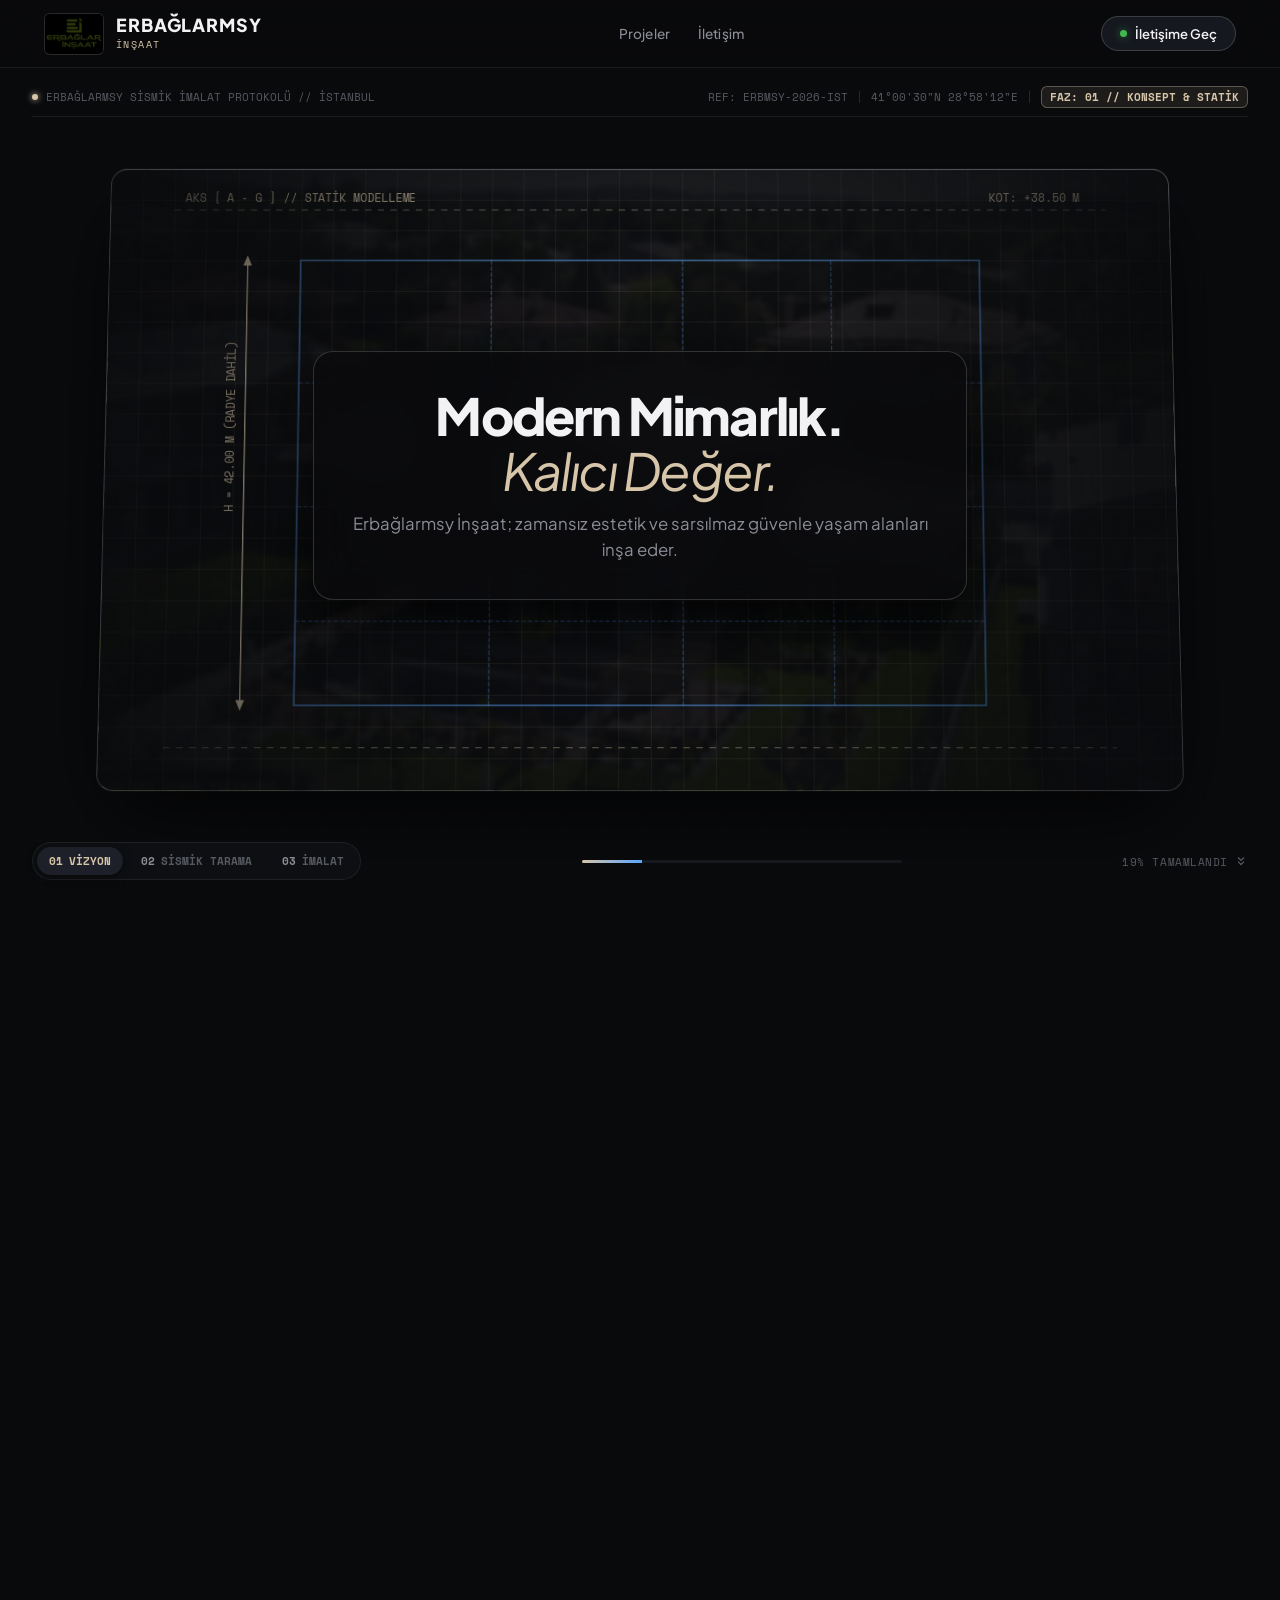
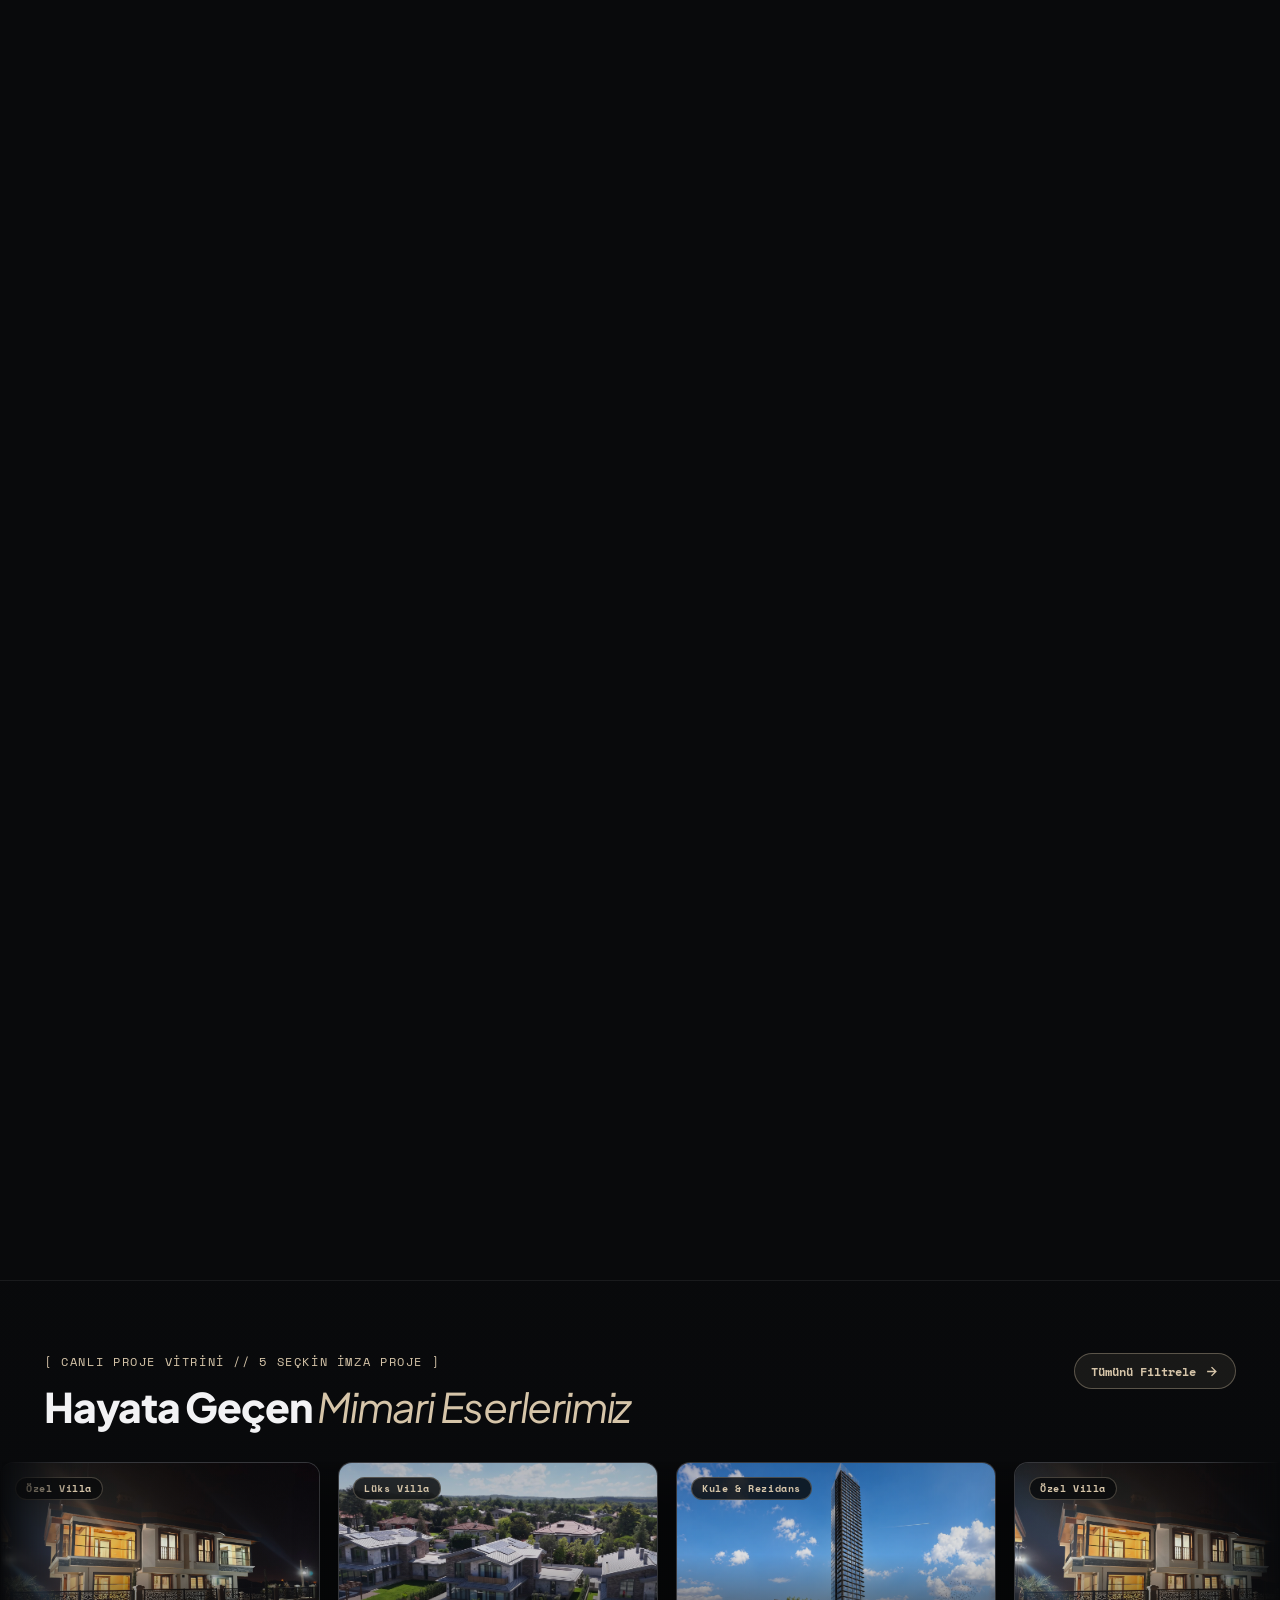
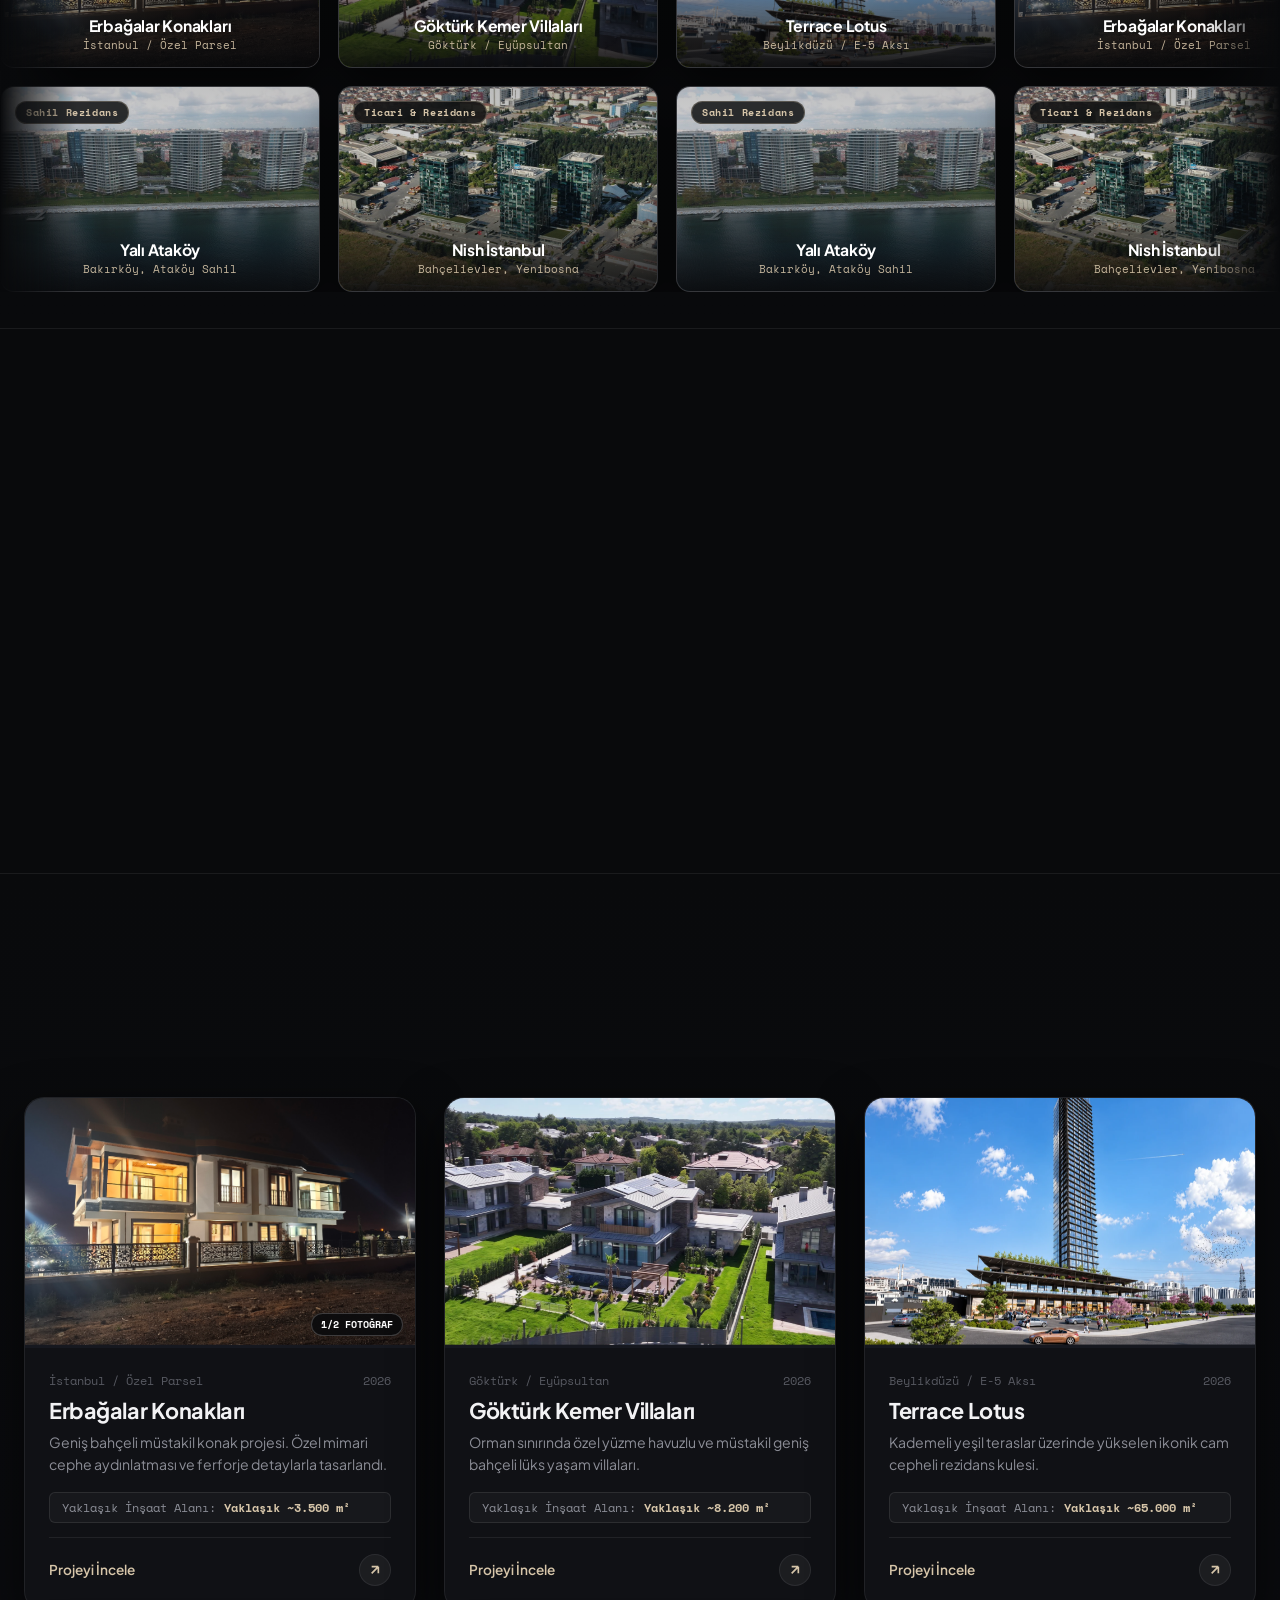
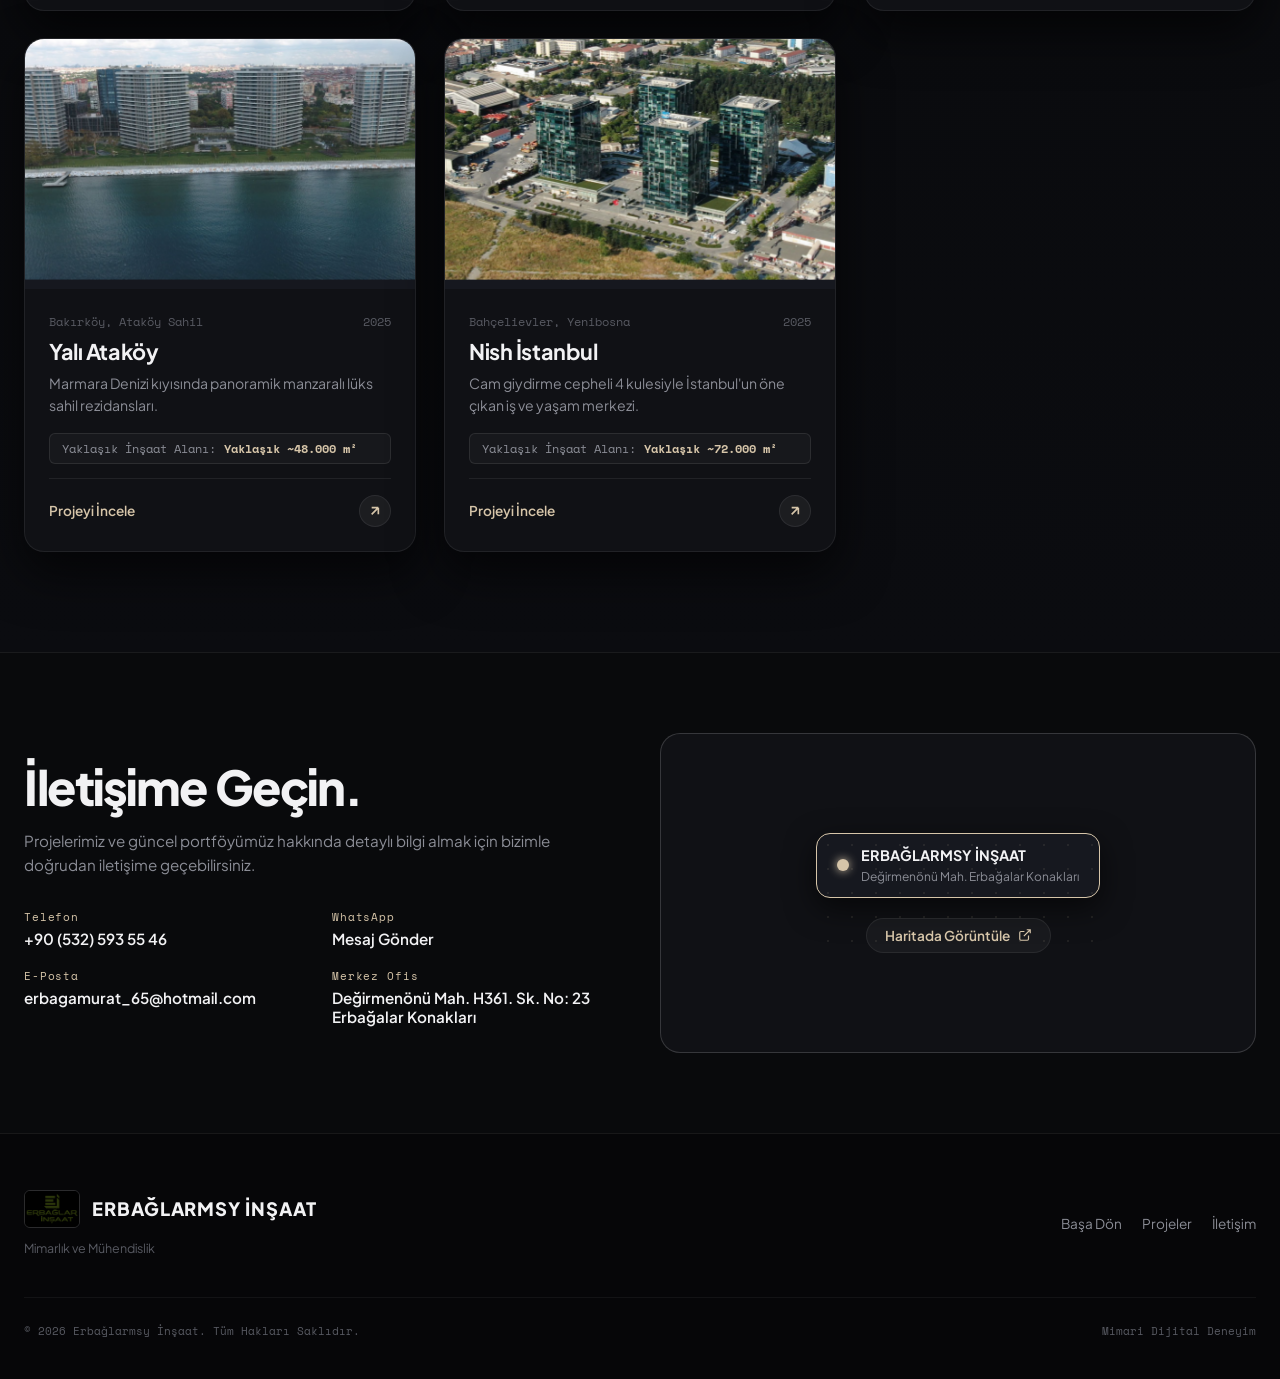
==== commit 52796144: "Kurumsal guncelleme: ERBAĞLARMSY INSAT, yeni logo.png, 5 proje, kucultulmus metrikler ve guncel ilet" ====
--- a/index.html
+++ b/index.html
@@ -3,8 +3,8 @@
 <head>
   <meta charset="UTF-8">
   <meta name="viewport" content="width=device-width, initial-scale=1.0, maximum-scale=5.0, viewport-fit=cover">
-  <title>ERBAĞA İNŞAAT — Mühendislik Hassasiyeti, Zamansız Mimari</title>
-  <meta name="description" content="Erbağa İnşaat: Depreme dayanıklı sismik mühendislik, kat karşılığı arsa geliştirme, kentsel dönüşüm ve lüks konut projeleri.">
+  <title>ERBAĞLARMSY İNŞAAT — Mühendislik Hassasiyeti, Zamansız Mimari</title>
+  <meta name="description" content="Erbağlarmsy İnşaat: Depreme dayanıklı sismik mühendislik, kat karşılığı arsa geliştirme, kentsel dönüşüm ve lüks konut projeleri.">
   <meta name="theme-color" content="#090a0c">
 
   <!-- Editorial & Architectural Typography -->
@@ -12,7 +12,7 @@
   <link rel="preconnect" href="https://fonts.gstatic.com" crossorigin>
   <link href="https://fonts.googleapis.com/css2?family=Plus+Jakarta+Sans:wght@300;400;500;600;700;800&family=Space+Mono:ital,wght@0,400;0,700;1,400&display=swap" rel="stylesheet">
 
-  <link rel="stylesheet" href="style.css">
+  <link rel="stylesheet" href="style.css?v=2">
 </head>
 <body class="architectural-dark">
 
@@ -26,29 +26,22 @@
   <header class="architect-header" id="mainHeader">
     <div class="header-inner">
       <a href="#heroTrack" class="brand-entity">
-        <div class="brand-monogram">
-          <svg width="20" height="20" viewBox="0 0 24 24" fill="none" stroke="currentColor" stroke-width="2" stroke-linecap="round" stroke-linejoin="round">
-            <rect x="3" y="3" width="18" height="18" rx="2"></rect>
-            <path d="M3 9h18"></path>
-            <path d="M9 21V9"></path>
-          </svg>
-        </div>
+        <img src="logo.png" alt="ERBAĞLARMSY Logo" class="brand-logo-img">
         <div class="brand-meta">
-          <span class="brand-name">ERBAĞA</span>
-          <span class="brand-discipline">İNŞAAT & MÜHENDİSLİK</span>
+          <span class="brand-name">ERBAĞLARMSY</span>
+          <span class="brand-discipline">İNŞAAT</span>
         </div>
       </a>
 
       <!-- Desktop Navigation -->
       <nav class="nav-cluster" aria-label="Ana Menü">
         <a href="#projeler" class="nav-item">Projeler</a>
-        <a href="#surec" class="nav-item">Yapım Süreci</a>
         <a href="#iletisim" class="nav-item">İletişim</a>
       </nav>
 
       <!-- Quick Action Header -->
       <div class="header-cta-group">
-        <a href="https://wa.me/905000000000?text=Merhaba%20Erba%C4%9Fa%20%C4%B0n%C5%9Faat%2C%20bilgi%20almak%20istiyorum." target="_blank" rel="noopener noreferrer" class="btn-precision-action">
+        <a href="https://wa.me/905325935546?text=Merhaba%20Erba%C4%9Flarmsy%20%C4%B0n%C5%9Faat%2C%20bilgi%20almak%20istiyorum." target="_blank" rel="noopener noreferrer" class="btn-precision-action">
           <span class="dot-online"></span>
           <span>İletişime Geç</span>
         </a>
@@ -64,17 +57,17 @@
     <!-- Mobile Drawer Panel -->
     <div class="mobile-nav-panel" id="mobileNavPanel">
       <div class="panel-inner">
-        <div class="panel-meta-ticker">
-          <span>ERBAĞA İNŞAAT</span>
+        <div class="panel-meta-ticker" style="display:flex; align-items:center; gap:10px;">
+          <img src="logo.png" alt="ERBAĞLARMSY Logo" style="height:32px; border-radius:4px;">
+          <span>ERBAĞLARMSY İNŞAAT</span>
           <span>İSTANBUL</span>
         </div>
         <nav class="panel-links">
           <a href="#projeler" class="panel-link"><span>01</span> Projelerimiz</a>
-          <a href="#surec" class="panel-link"><span>02</span> Yapım Süreci</a>
-          <a href="#iletisim" class="panel-link"><span>03</span> İletişim & Lokasyon</a>
+          <a href="#iletisim" class="panel-link"><span>02</span> İletişim & Lokasyon</a>
         </nav>
         <div class="panel-contact-cards">
-          <a href="tel:+905000000000" class="panel-btn-call">
+          <a href="tel:+905325935546" class="panel-btn-call">
             <svg width="18" height="18" viewBox="0 0 24 24" fill="none" stroke="currentColor" stroke-width="2"><path d="M22 16.92v3a2 2 0 0 1-2.18 2 19.79 19.79 0 0 1-8.63-3.07 19.5 19.5 0 0 1-6-6 19.79 19.79 0 0 1-3.07-8.67A2 2 0 0 1 4.11 2h3a2 2 0 0 1 2 1.72 12.84 12.84 0 0 0 .7 2.81 2 2 0 0 1-.45 2.11L8.09 9.91a16 16 0 0 0 6 6l1.27-1.27a2 2 0 0 1 2.11-.45 12.84 12.84 0 0 0 2.81.7A2 2 0 0 1 22 16.92z"></path></svg>
             <span>Hemen Ara</span>
           </a>
@@ -97,10 +90,10 @@
         <div class="technical-status-bar">
           <div class="status-item">
             <span class="status-indicator"></span>
-            <span>ERBAĞA SİSMİK İMALAT PROTOKOLÜ // İSTANBUL</span>
+            <span>ERBAĞLARMSY SİSMİK İMALAT PROTOKOLÜ // İSTANBUL</span>
           </div>
           <div class="status-coords">
-            <span>REF: ERB-2026-IST</span>
+            <span>REF: ERBMSY-2026-IST</span>
             <span class="separator">|</span>
             <span id="hudCoordsText">41°00'30"N 28°58'12"E</span>
             <span class="separator">|</span>
@@ -221,7 +214,7 @@
                 <span class="accent-serif">Kalıcı Değer.</span>
               </h1>
               <p class="chapter-lead">
-                Erbağa İnşaat; zamansız estetik ve sarsılmaz güvenle yaşam alanları inşa eder.
+                Erbağlarmsy İnşaat; zamansız estetik ve sarsılmaz güvenle yaşam alanları inşa eder.
               </p>
             </div>
 
@@ -284,7 +277,7 @@
     <section class="home-showcase-section" id="vitrin" aria-label="Ana Sayfa Proje Vitrini">
       <div class="showcase-header scroll-reveal">
         <div class="showcase-title-wrap">
-          <span class="telemetry-tagline">[ CANLI PROJE VİTRİNİ // 20 İMZA PROJE ]</span>
+          <span class="telemetry-tagline">[ CANLI PROJE VİTRİNİ // 5 SEÇKİN İMZA PROJE ]</span>
           <h2 class="showcase-title">Hayata Geçen <span class="accent-serif">Mimari Eserlerimiz</span></h2>
         </div>
         <a href="#projeler" class="showcase-jump-link">
@@ -306,8 +299,8 @@
       <div class="telemetry-container">
         
         <div class="telemetry-header scroll-reveal">
-          <span class="telemetry-tagline">[ GÜVEN & PERFORMANS METRİKLERİ ]</span>
-          <h2 class="telemetry-section-title">Sayılarla <span class="accent-serif">Erbağa İmalat Gücü</span></h2>
+          <span class="telemetry-tagline">[ KURUMSAL BAŞARI GÖSTERGELERİ ]</span>
+          <h2 class="telemetry-section-title">Rakamlarla <span class="accent-serif">Erbağlarmsy</span></h2>
         </div>
 
         <div class="telemetry-bento-grid">
@@ -439,54 +432,7 @@
       </div>
     </section>
 
-    <!-- ======================================================================
-         3. YAPIM SÜRECİ (Minimal 4 Steps)
-         ====================================================================== -->
-    <section class="lifecycle-section" id="surec">
-      <div class="lifecycle-container">
-        <div class="section-label-row scroll-reveal">
-          <h2 class="editorial-title">Yapım Süreci</h2>
-        </div>
-
-        <div class="lifecycle-track">
-          <!-- Step 1 -->
-          <div class="lifecycle-node scroll-reveal">
-            <span class="node-sequence">01</span>
-            <div class="node-card">
-              <h3 class="node-heading">Tasarım & Planlama</h3>
-              <p class="node-text">Modern mimari çizimler, statik modelleme ve zemin etüdü analizi.</p>
-            </div>
-          </div>
-
-          <!-- Step 2 -->
-          <div class="lifecycle-node scroll-reveal">
-            <span class="node-sequence">02</span>
-            <div class="node-card">
-              <h3 class="node-heading">Temel & İskelet</h3>
-              <p class="node-text">Yüksek güvenlikli radye temel ve sismik dayanımlı betonarme karkas.</p>
-            </div>
-          </div>
-
-          <!-- Step 3 -->
-          <div class="lifecycle-node scroll-reveal">
-            <span class="node-sequence">03</span>
-            <div class="node-card">
-              <h3 class="node-heading">İzolasyon & Cephe</h3>
-              <p class="node-text">A+ ısı, ses ve su yalıtımlı modern cephe sistemleri.</p>
-            </div>
-          </div>
-
-          <!-- Step 4 -->
-          <div class="lifecycle-node scroll-reveal">
-            <span class="node-sequence">04</span>
-            <div class="node-card">
-              <h3 class="node-heading">Anahtar Teslim</h3>
-              <p class="node-text">Birinci sınıf ince işçilik, eksiksiz iskân ve taşınmaya hazır teslim.</p>
-            </div>
-          </div>
-        </div>
-      </div>
-    </section>
+    
 
     <!-- ======================================================================
          4. CONTACT & HEADQUARTERS
@@ -504,22 +450,22 @@
             <div class="contact-detail-items">
               <div class="detail-item">
                 <span class="item-label">Telefon</span>
-                <p class="item-value"><a href="tel:+905000000000">+90 (500) 000 00 00</a></p>
+                <p class="item-value"><a href="tel:+905325935546">+90 (532) 593 55 46</a></p>
               </div>
 
               <div class="detail-item">
                 <span class="item-label">WhatsApp</span>
-                <p class="item-value"><a href="https://wa.me/905000000000?text=Merhaba%20Erba%C4%9Fa%20%C4%B0n%C5%9Faat%2C%20bilgi%20almak%20istiyorum." target="_blank">Mesaj Gönder</a></p>
+                <p class="item-value"><a href="https://wa.me/905325935546?text=Merhaba%20Erba%C4%9Flarmsy%20%C4%B0n%C5%9Faat%2C%20bilgi%20almak%20istiyorum." target="_blank">Mesaj Gönder</a></p>
               </div>
 
               <div class="detail-item">
                 <span class="item-label">E-Posta</span>
-                <p class="item-value"><a href="mailto:info@erbagainsaat.com">info@erbagainsaat.com</a></p>
+                <p class="item-value"><a href="mailto:erbagamurat_65@hotmail.com">erbagamurat_65@hotmail.com</a></p>
               </div>
 
               <div class="detail-item">
                 <span class="item-label">Merkez Ofis</span>
-                <p class="item-value">Erbağa Plaza, No:14/A, İstanbul</p>
+                <p class="item-value">Değirmenönü Mah. H361. Sk. No: 23 Erbağalar Konakları</p>
               </div>
             </div>
           </div>
@@ -530,8 +476,8 @@
               <div class="map-pin-box">
                 <span class="map-radar-dot"></span>
                 <div class="map-label">
-                  <strong>ERBAĞA İNŞAAT</strong>
-                  <span>Merkez Ofis & Proje Deneyimi</span>
+                  <strong>ERBAĞLARMSY İNŞAAT</strong>
+                  <span>Değirmenönü Mah. Erbağalar Konakları</span>
                 </div>
               </div>
               <a href="https://maps.google.com" target="_blank" rel="noopener noreferrer" class="btn-open-maps">
@@ -553,19 +499,21 @@
     <div class="footer-container">
       <div class="footer-corporate-row">
         <div class="footer-brand">
-          <span class="footer-logo">ERBAĞA İNŞAAT</span>
+          <div style="display:flex; align-items:center; gap:12px; margin-bottom:8px;">
+            <img src="logo.png" alt="ERBAĞLARMSY Logo" style="height:38px; border-radius:6px; border:1px solid rgba(255,255,255,0.15);">
+            <span class="footer-logo">ERBAĞLARMSY İNŞAAT</span>
+          </div>
           <span class="footer-corp-sub">Mimarlık ve Mühendislik</span>
         </div>
         <div class="footer-links">
           <a href="#heroTrack">Başa Dön</a>
           <a href="#projeler">Projeler</a>
-          <a href="#surec">Süreç</a>
           <a href="#iletisim">İletişim</a>
         </div>
       </div>
 
       <div class="footer-legal-bar">
-        <span>© 2026 Erbağa İnşaat. Tüm Hakları Saklıdır.</span>
+        <span>© 2026 Erbağlarmsy İnşaat. Tüm Hakları Saklıdır.</span>
         <span class="developer-credit">Mimari Dijital Deneyim</span>
       </div>
     </div>
@@ -576,7 +524,7 @@
        ====================================================================== -->
   <aside class="mobile-thumb-dock" id="mobileDock" aria-label="Hızlı Mobil İşlem Paneli">
     <div class="dock-bar">
-      <a href="tel:+905000000000" class="dock-tab" aria-label="Ara">
+      <a href="tel:+905325935546" class="dock-tab" aria-label="Ara">
         <div class="dock-icon call-pulse">
           <svg width="18" height="18" viewBox="0 0 24 24" fill="none" stroke="currentColor" stroke-width="2.2"><path d="M22 16.92v3a2 2 0 0 1-2.18 2 19.79 19.79 0 0 1-8.63-3.07 19.5 19.5 0 0 1-6-6 19.79 19.79 0 0 1-3.07-8.67A2 2 0 0 1 4.11 2h3a2 2 0 0 1 2 1.72 12.84 12.84 0 0 0 .7 2.81 2 2 0 0 1-.45 2.11L8.09 9.91a16 16 0 0 0 6 6l1.27-1.27a2 2 0 0 1 2.11-.45 12.84 12.84 0 0 0 2.81.7A2 2 0 0 1 22 16.92z"></path></svg>
         </div>
@@ -590,7 +538,7 @@
         <span class="dock-text">Projeler</span>
       </a>
 
-      <a href="https://wa.me/905000000000?text=Merhaba%20Erba%C4%9Fa%20%C4%B0n%C5%9Faat%2C%20bilgi%20almak%20istiyorum." target="_blank" class="dock-tab dock-wa-highlight" aria-label="WhatsApp">
+      <a href="https://wa.me/905325935546?text=Merhaba%20Erba%C4%9Flarmsy%20%C4%B0n%C5%9Faat%2C%20bilgi%20almak%20istiyorum." target="_blank" class="dock-tab dock-wa-highlight" aria-label="WhatsApp">
         <div class="dock-icon wa-circle">
           <svg width="20" height="20" viewBox="0 0 24 24" fill="currentColor"><path d="M12.04 2c-5.46 0-9.91 4.45-9.91 9.91 0 1.75.46 3.45 1.32 4.95L2.05 22l5.25-1.38c1.45.79 3.08 1.21 4.74 1.21 5.46 0 9.91-4.45 9.91-9.91 0-2.65-1.03-5.14-2.9-7.01A9.816 9.816 0 0 0 12.04 2z"></path></svg>
         </div>
@@ -650,6 +598,6 @@
     </div>
   </div>
 
-  <script src="script.js"></script>
+  <script src="script.js?v=2"></script>
 </body>
 </html>
--- a/style.css
+++ b/style.css
@@ -160,6 +160,23 @@
   transition: transform 0.3s var(--ease-apple);
 }
 
+.brand-logo-img {
+  height: 42px;
+  width: auto;
+  max-width: 60px;
+  object-fit: contain;
+  border-radius: 6px;
+  border: 1px solid rgba(255, 255, 255, 0.16);
+  background: #000000;
+  display: block;
+  transition: transform 0.3s var(--ease-apple), border-color 0.3s ease;
+}
+
+.brand-entity:hover .brand-logo-img {
+  transform: scale(1.06);
+  border-color: var(--color-champagne);
+}
+
 .brand-entity:hover .brand-monogram {
   transform: rotate(90deg);
   border-color: var(--color-champagne);
@@ -1365,7 +1382,7 @@
 
 .telemetry-num {
   font-family: var(--font-sans);
-  font-size: clamp(2.4rem, 4vw, 3.2rem);
+  font-size: clamp(1.75rem, 2.3vw, 2.1rem);
   font-weight: 800;
   letter-spacing: -0.04em;
   background: linear-gradient(180deg, #ffffff 35%, var(--color-champagne) 100%);
@@ -1375,7 +1392,7 @@
 }
 
 .telemetry-unit {
-  font-size: 1.35rem;
+  font-size: 1.05rem;
   font-weight: 700;
   color: var(--color-champagne);
 }
@@ -1889,6 +1906,25 @@
   border-radius: var(--radius-sm);
 }
 
+.card-approx-area {
+  display: inline-flex;
+  align-items: center;
+  gap: 8px;
+  font-family: var(--font-mono);
+  font-size: 0.74rem;
+  color: var(--color-text-dim);
+  background: rgba(255, 255, 255, 0.03);
+  border: 1px solid rgba(255, 255, 255, 0.09);
+  padding: 6px 12px;
+  border-radius: var(--radius-sm);
+  margin-bottom: 14px;
+}
+
+.card-approx-area-val {
+  color: var(--color-champagne);
+  font-weight: 700;
+}
+
 .card-action-row {
   display: flex;
   justify-content: space-between;
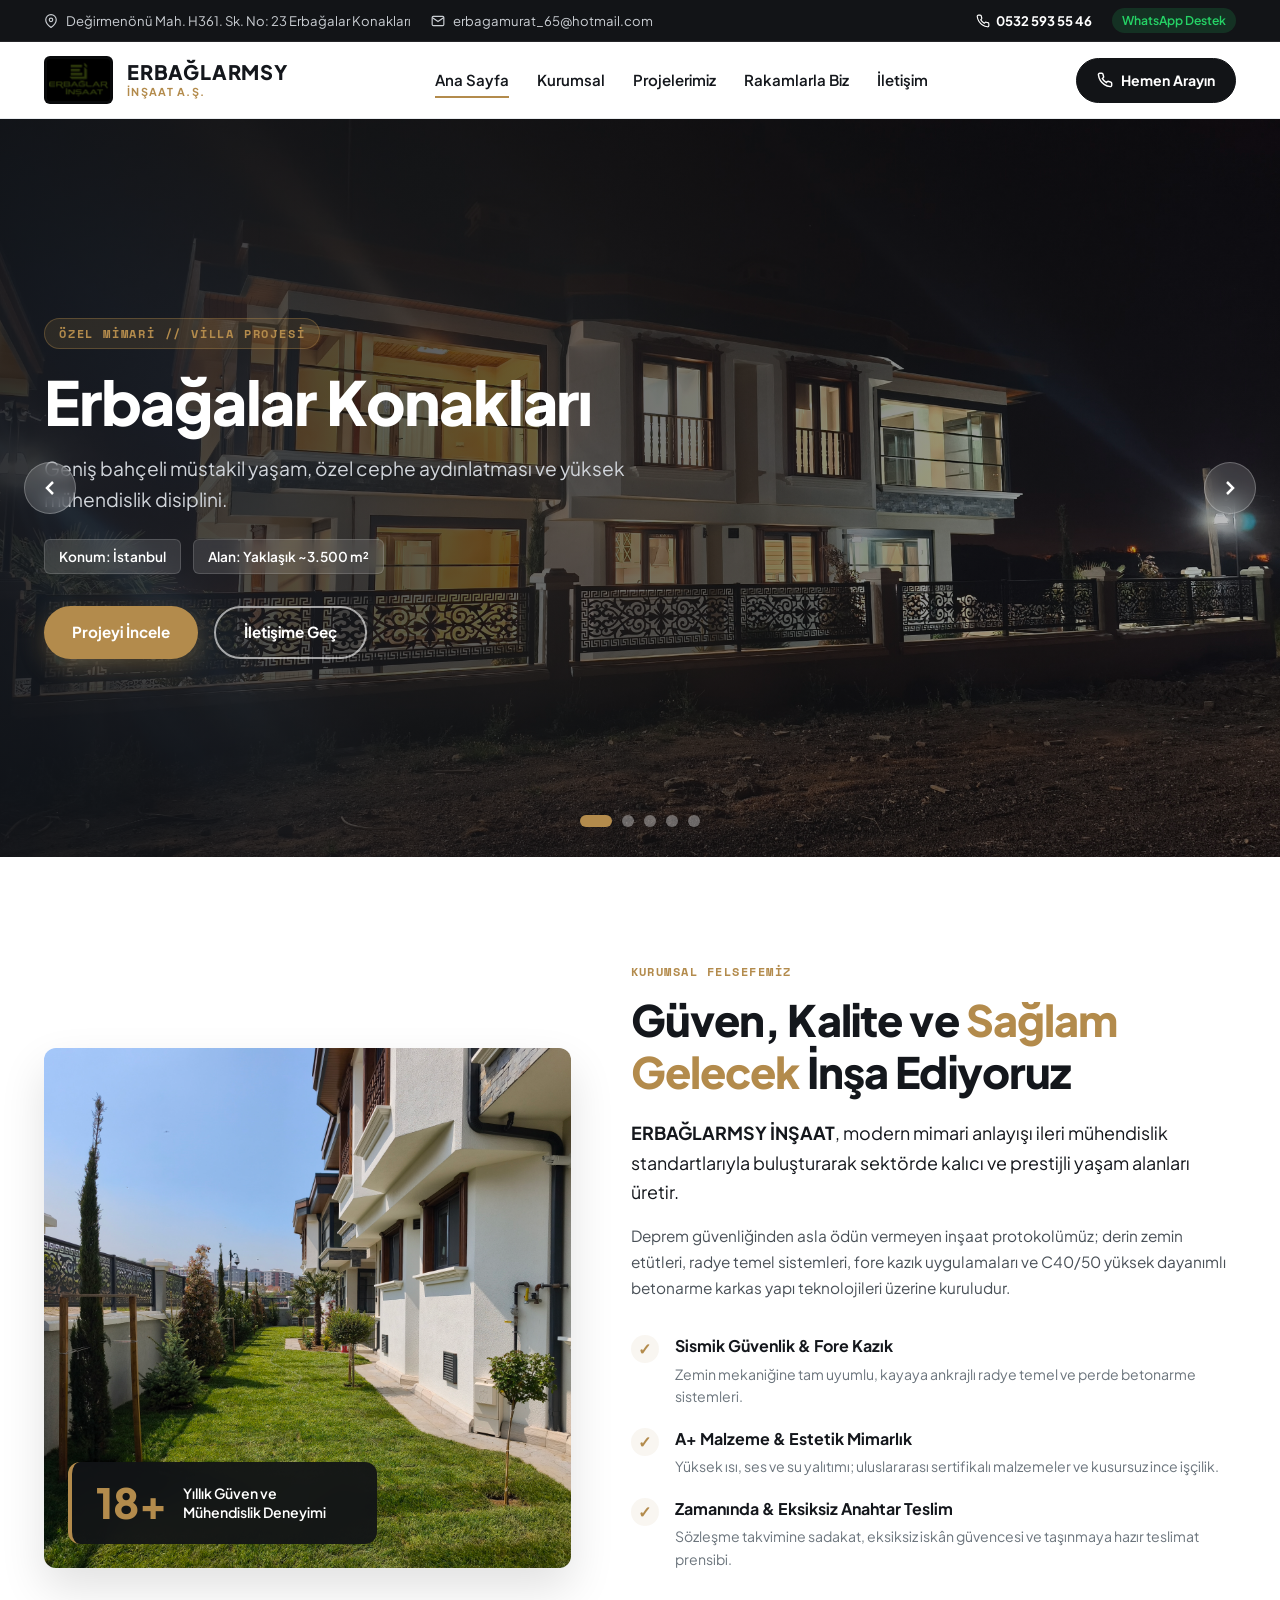
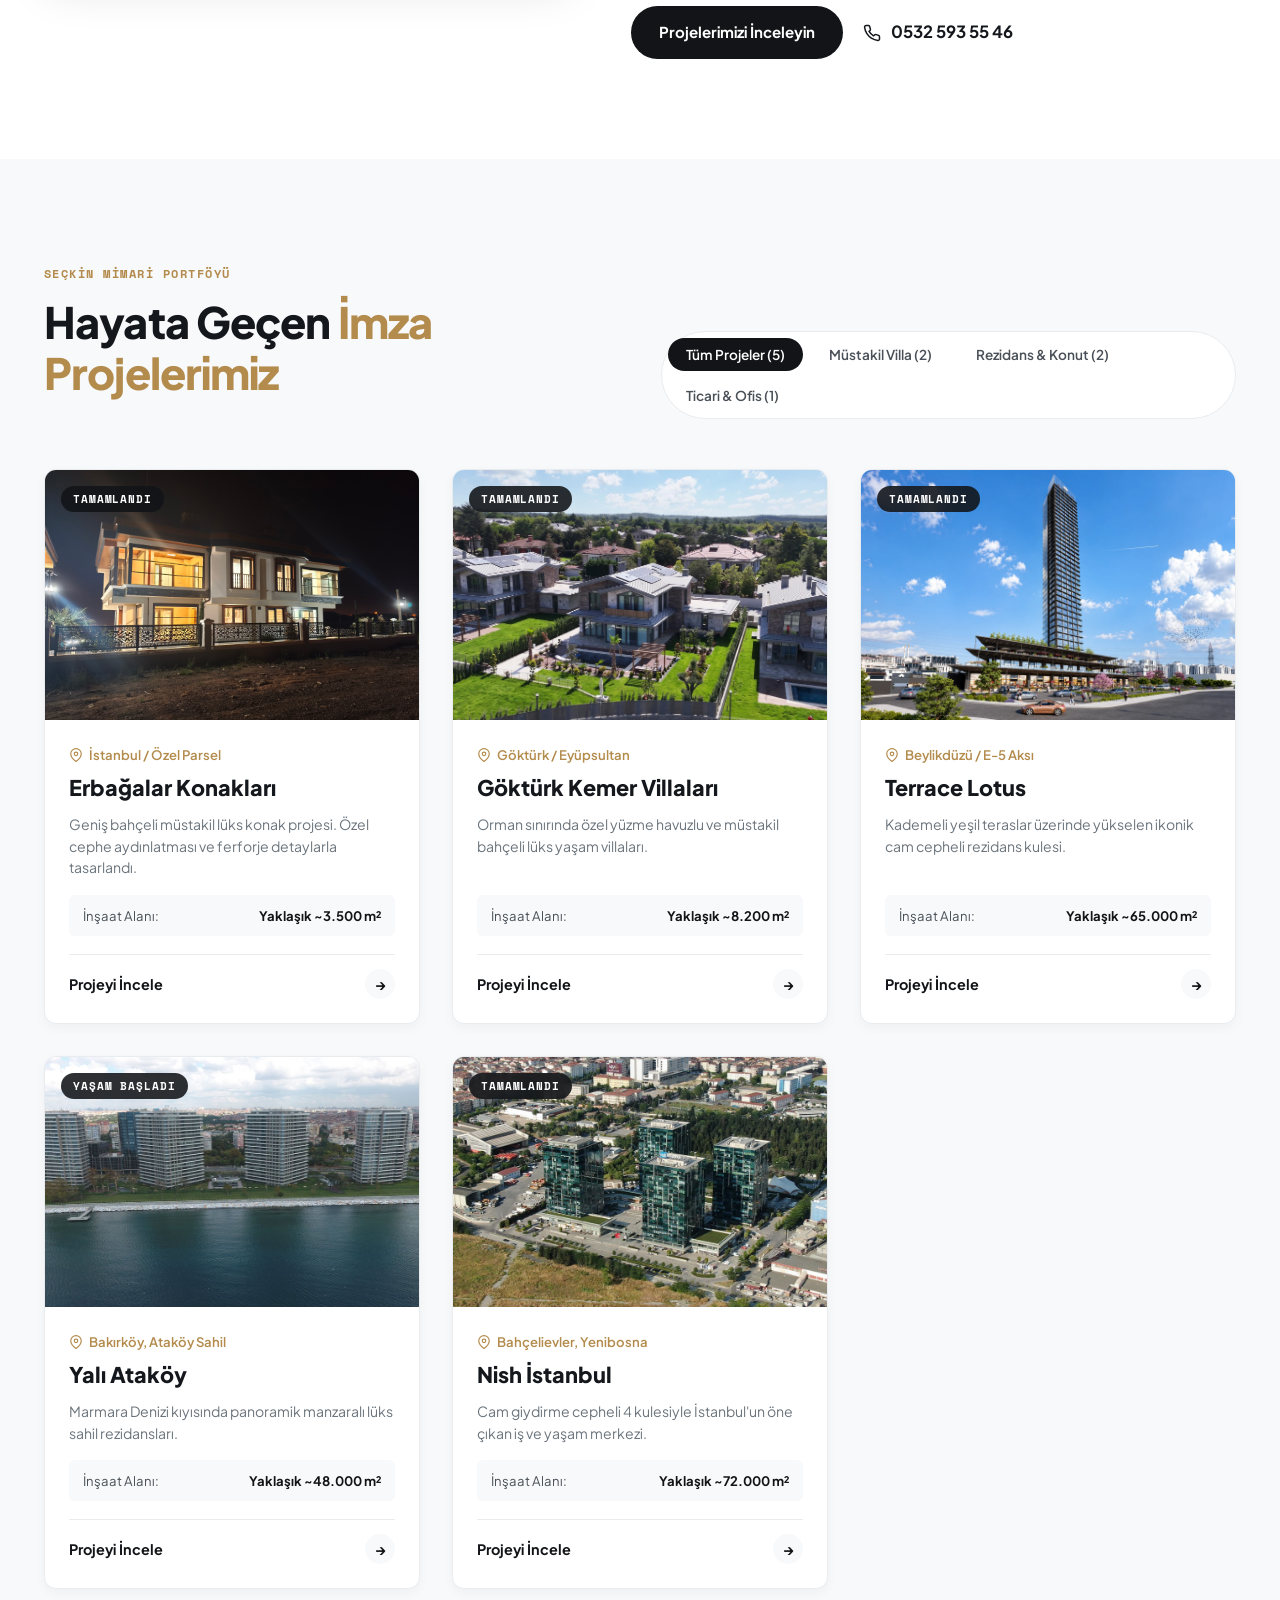
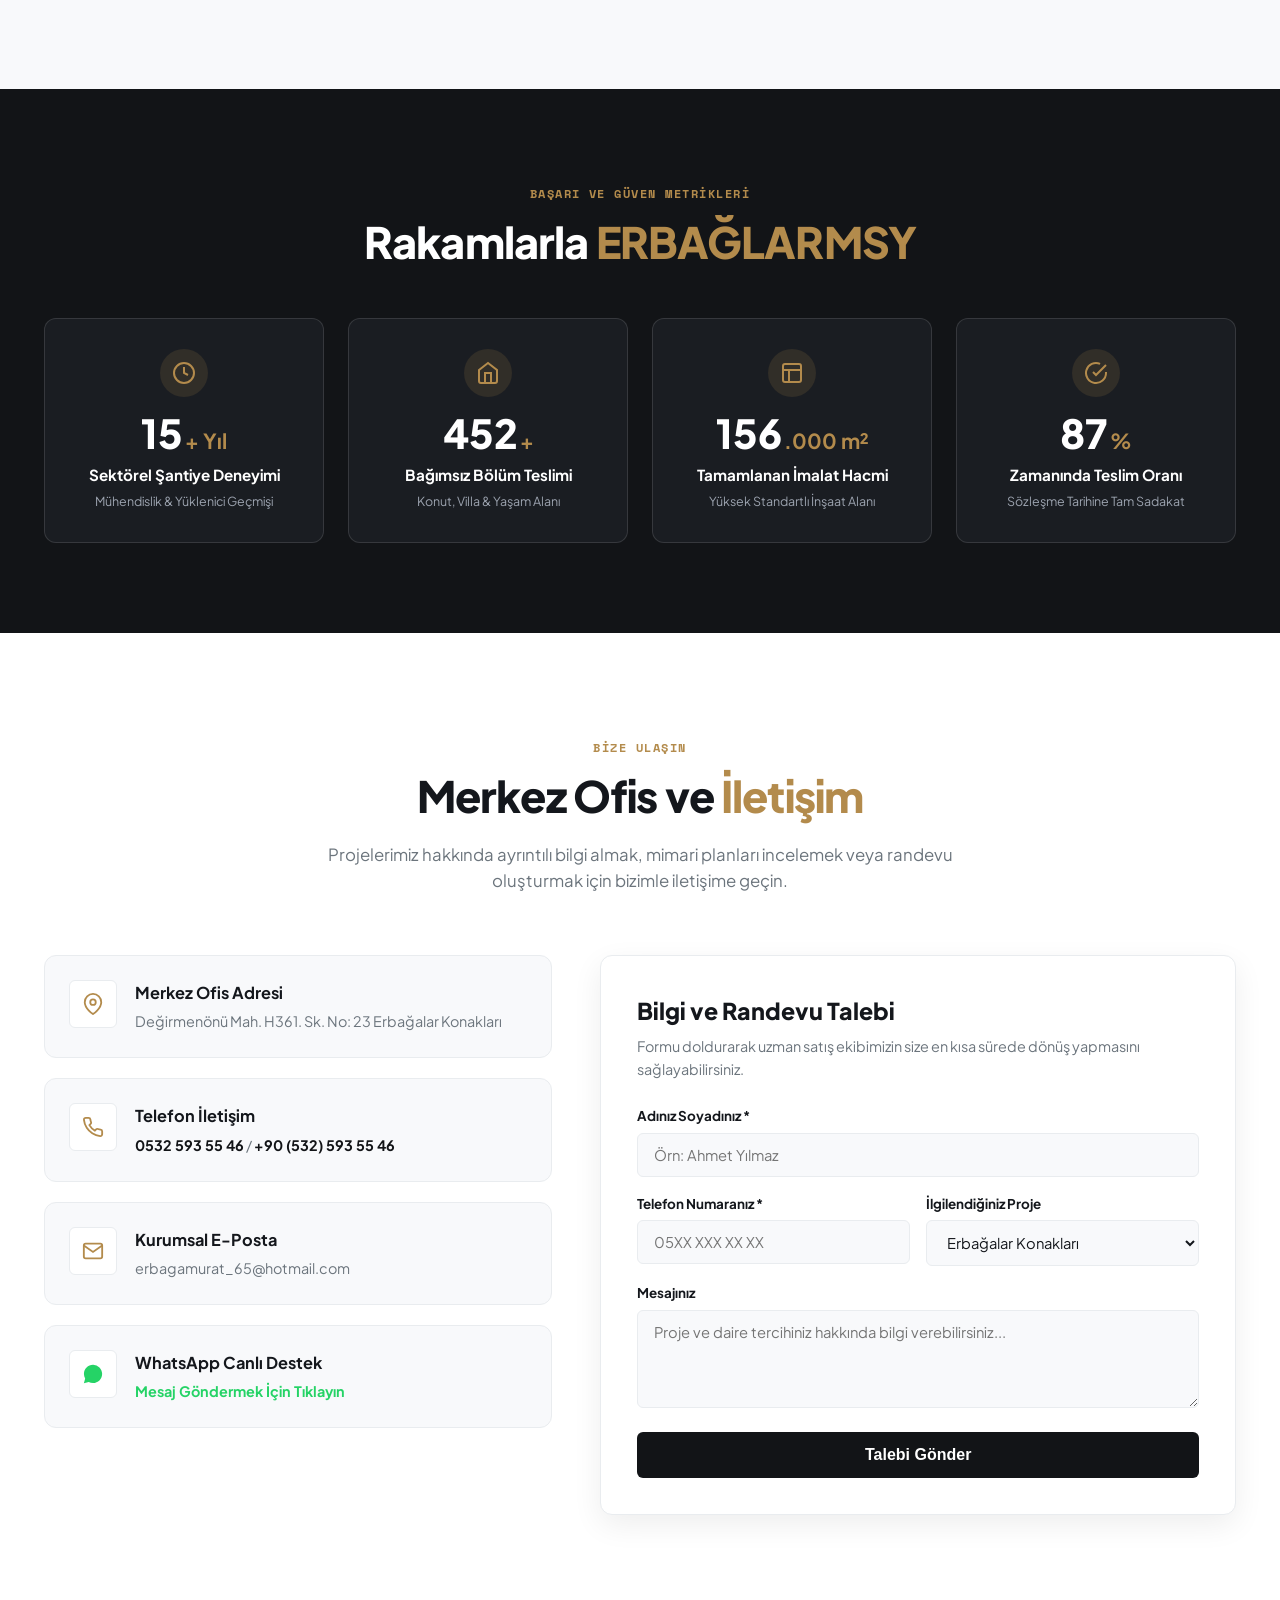
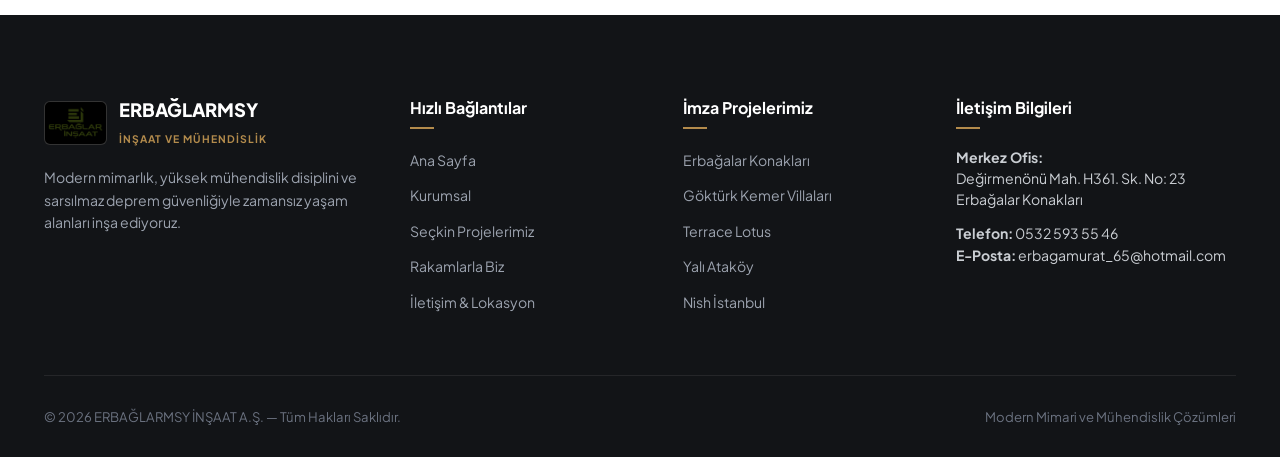
==== commit 7a790e69: "Mescioglu Insaat tarzi modern kurumsal web tasarimi: aydinlik luks tema, buyuk hero slider, 5 seckin" ====
--- a/index.html
+++ b/index.html
@@ -3,487 +3,460 @@
 <head>
   <meta charset="UTF-8">
   <meta name="viewport" content="width=device-width, initial-scale=1.0, maximum-scale=5.0, viewport-fit=cover">
-  <title>ERBAĞLARMSY İNŞAAT — Mühendislik Hassasiyeti, Zamansız Mimari</title>
-  <meta name="description" content="Erbağlarmsy İnşaat: Depreme dayanıklı sismik mühendislik, kat karşılığı arsa geliştirme, kentsel dönüşüm ve lüks konut projeleri.">
-  <meta name="theme-color" content="#090a0c">
-
-  <!-- Editorial & Architectural Typography -->
+  <title>ERBAĞLARMSY İNŞAAT — Güven İnşa Ediyoruz</title>
+  <meta name="description" content="ERBAĞLARMSY İNŞAAT: Depreme dayanıklı sismik mühendislik, lüks konut, villa, kentsel dönüşüm ve kat karşılığı arsa geliştirme projeleri.">
+  <meta name="theme-color" content="#ffffff">
+
+  <!-- Google Fonts: Inter & Plus Jakarta Sans & Space Mono -->
   <link rel="preconnect" href="https://fonts.googleapis.com">
   <link rel="preconnect" href="https://fonts.gstatic.com" crossorigin>
-  <link href="https://fonts.googleapis.com/css2?family=Plus+Jakarta+Sans:wght@300;400;500;600;700;800&family=Space+Mono:ital,wght@0,400;0,700;1,400&display=swap" rel="stylesheet">
-
-  <link rel="stylesheet" href="style.css?v=2">
+  <link href="https://fonts.googleapis.com/css2?family=Plus+Jakarta+Sans:wght@300;400;500;600;700;800&family=Space+Mono:wght@400;700&display=swap" rel="stylesheet">
+
+  <link rel="stylesheet" href="style.css?v=3">
 </head>
-<body class="architectural-dark">
-
-  <!-- Top Global Laser Scroll Progress Bar -->
-  <div class="global-scroll-progress" id="globalProgressBar" aria-hidden="true"></div>
-
-  <!-- Subtle Blueprint Grid Texture -->
-  <div class="technical-grid-bg" aria-hidden="true"></div>
-
-  <!-- Apple-Style Precision Glass Header -->
-  <header class="architect-header" id="mainHeader">
-    <div class="header-inner">
-      <a href="#heroTrack" class="brand-entity">
-        <img src="logo.png" alt="ERBAĞLARMSY Logo" class="brand-logo-img">
-        <div class="brand-meta">
-          <span class="brand-name">ERBAĞLARMSY</span>
-          <span class="brand-discipline">İNŞAAT</span>
+<body class="mesci-theme">
+
+  <!-- Top Informational Bar -->
+  <div class="top-info-bar">
+    <div class="top-info-container">
+      <div class="top-info-left">
+        <span class="info-item">
+          <svg width="14" height="14" viewBox="0 0 24 24" fill="none" stroke="currentColor" stroke-width="2"><path d="M21 10c0 7-9 13-9 13s-9-6-9-13a9 9 0 0 1 18 0z"></path><circle cx="12" cy="10" r="3"></circle></svg>
+          Değirmenönü Mah. H361. Sk. No: 23 Erbağalar Konakları
+        </span>
+        <span class="info-item desktop-only">
+          <svg width="14" height="14" viewBox="0 0 24 24" fill="none" stroke="currentColor" stroke-width="2"><path d="M4 4h16c1.1 0 2 .9 2 2v12c0 1.1-.9 2-2 2H4c-1.1 0-2-.9-2-2V6c0-1.1.9-2 2-2z"></path><polyline points="22,6 12,13 2,6"></polyline></svg>
+          <a href="mailto:erbagamurat_65@hotmail.com">erbagamurat_65@hotmail.com</a>
+        </span>
+      </div>
+      <div class="top-info-right">
+        <a href="tel:+905325935546" class="top-phone">
+          <svg width="14" height="14" viewBox="0 0 24 24" fill="none" stroke="currentColor" stroke-width="2"><path d="M22 16.92v3a2 2 0 0 1-2.18 2 19.79 19.79 0 0 1-8.63-3.07 19.5 19.5 0 0 1-6-6 19.79 19.79 0 0 1-3.07-8.67A2 2 0 0 1 4.11 2h3a2 2 0 0 1 2 1.72 12.84 12.84 0 0 0 .7 2.81 2 2 0 0 1-.45 2.11L8.09 9.91a16 16 0 0 0 6 6l1.27-1.27a2 2 0 0 1 2.11-.45 12.84 12.84 0 0 0 2.81.7A2 2 0 0 1 22 16.92z"></path></svg>
+          <span>0532 593 55 46</span>
+        </a>
+        <a href="https://wa.me/905325935546?text=Merhaba%20Erba%C4%9Flarmsy%20%C4%B0n%C5%9Faat%2C%20bilgi%20almak%20istiyorum." target="_blank" class="top-wa">
+          <span>WhatsApp Destek</span>
+        </a>
+      </div>
+    </div>
+  </div>
+
+  <!-- Main Navigation Header (Clean Corporate Glass) -->
+  <header class="site-header" id="mainHeader">
+    <div class="header-container">
+      <a href="#heroSlider" class="brand-link">
+        <img src="logo.png" alt="ERBAĞLARMSY İNŞAAT Logo" class="brand-logo">
+        <div class="brand-text">
+          <span class="brand-title">ERBAĞLARMSY</span>
+          <span class="brand-sub">İNŞAAT A.Ş.</span>
         </div>
       </a>
 
       <!-- Desktop Navigation -->
-      <nav class="nav-cluster" aria-label="Ana Menü">
-        <a href="#projeler" class="nav-item">Projeler</a>
-        <a href="#iletisim" class="nav-item">İletişim</a>
+      <nav class="main-nav" aria-label="Ana Menü">
+        <a href="#heroSlider" class="nav-link active">Ana Sayfa</a>
+        <a href="#kurumsal" class="nav-link">Kurumsal</a>
+        <a href="#projeler" class="nav-link">Projelerimiz</a>
+        <a href="#istatistik" class="nav-link">Rakamlarla Biz</a>
+        <a href="#iletisim" class="nav-link">İletişim</a>
       </nav>
 
-      <!-- Quick Action Header -->
-      <div class="header-cta-group">
-        <a href="https://wa.me/905325935546?text=Merhaba%20Erba%C4%9Flarmsy%20%C4%B0n%C5%9Faat%2C%20bilgi%20almak%20istiyorum." target="_blank" rel="noopener noreferrer" class="btn-precision-action">
-          <span class="dot-online"></span>
-          <span>İletişime Geç</span>
+      <!-- Action Button & Mobile Toggle -->
+      <div class="header-action-group">
+        <a href="tel:+905325935546" class="btn-call-direct">
+          <svg width="16" height="16" viewBox="0 0 24 24" fill="none" stroke="currentColor" stroke-width="2.2"><path d="M22 16.92v3a2 2 0 0 1-2.18 2 19.79 19.79 0 0 1-8.63-3.07 19.5 19.5 0 0 1-6-6 19.79 19.79 0 0 1-3.07-8.67A2 2 0 0 1 4.11 2h3a2 2 0 0 1 2 1.72 12.84 12.84 0 0 0 .7 2.81 2 2 0 0 1-.45 2.11L8.09 9.91a16 16 0 0 0 6 6l1.27-1.27a2 2 0 0 1 2.11-.45 12.84 12.84 0 0 0 2.81.7A2 2 0 0 1 22 16.92z"></path></svg>
+          <span>Hemen Arayın</span>
         </a>
-
-        <!-- Mobile Menu Toggle -->
-        <button class="nav-toggle" id="menuToggle" aria-label="Menü">
-          <span class="line line-1"></span>
-          <span class="line line-2"></span>
+        <button class="mobile-toggle" id="menuToggle" aria-label="Menüyü Aç/Kapat">
+          <span></span>
+          <span></span>
+          <span></span>
         </button>
       </div>
     </div>
 
-    <!-- Mobile Drawer Panel -->
-    <div class="mobile-nav-panel" id="mobileNavPanel">
-      <div class="panel-inner">
-        <div class="panel-meta-ticker" style="display:flex; align-items:center; gap:10px;">
-          <img src="logo.png" alt="ERBAĞLARMSY Logo" style="height:32px; border-radius:4px;">
+    <!-- Mobile Drawer Navigation -->
+    <div class="mobile-drawer" id="mobileDrawer">
+      <div class="drawer-header">
+        <div class="drawer-brand">
+          <img src="logo.png" alt="ERBAĞLARMSY Logo">
           <span>ERBAĞLARMSY İNŞAAT</span>
-          <span>İSTANBUL</span>
-        </div>
-        <nav class="panel-links">
-          <a href="#projeler" class="panel-link"><span>01</span> Projelerimiz</a>
-          <a href="#iletisim" class="panel-link"><span>02</span> İletişim & Lokasyon</a>
-        </nav>
-        <div class="panel-contact-cards">
-          <a href="tel:+905325935546" class="panel-btn-call">
-            <svg width="18" height="18" viewBox="0 0 24 24" fill="none" stroke="currentColor" stroke-width="2"><path d="M22 16.92v3a2 2 0 0 1-2.18 2 19.79 19.79 0 0 1-8.63-3.07 19.5 19.5 0 0 1-6-6 19.79 19.79 0 0 1-3.07-8.67A2 2 0 0 1 4.11 2h3a2 2 0 0 1 2 1.72 12.84 12.84 0 0 0 .7 2.81 2 2 0 0 1-.45 2.11L8.09 9.91a16 16 0 0 0 6 6l1.27-1.27a2 2 0 0 1 2.11-.45 12.84 12.84 0 0 0 2.81.7A2 2 0 0 1 22 16.92z"></path></svg>
-            <span>Hemen Ara</span>
-          </a>
-          <a href="https://wa.me/905000000000" target="_blank" class="panel-btn-wa">
-            <span>WhatsApp</span>
-          </a>
-        </div>
+        </div>
+        <button class="drawer-close" id="drawerClose" aria-label="Kapat">✕</button>
+      </div>
+      <div class="drawer-body">
+        <a href="#heroSlider" class="drawer-link">Ana Sayfa</a>
+        <a href="#kurumsal" class="drawer-link">Kurumsal</a>
+        <a href="#projeler" class="drawer-link">Projelerimiz</a>
+        <a href="#istatistik" class="drawer-link">Rakamlarla Biz</a>
+        <a href="#iletisim" class="drawer-link">İletişim</a>
+      </div>
+      <div class="drawer-footer">
+        <a href="tel:+905325935546" class="btn-drawer-phone">0532 593 55 46</a>
+        <a href="https://wa.me/905325935546?text=Merhaba%20Erba%C4%9Flarmsy%20%C4%B0n%C5%9Faat%2C%20bilgi%20almak%20istiyorum." target="_blank" class="btn-drawer-wa">WhatsApp İle Yazın</a>
       </div>
     </div>
   </header>
 
   <main>
     <!-- ======================================================================
-         1. HERO SCROLL TRACK (Apple-Style Pinned Multi-Act Cinema Scroller)
+         1. HERO FULLSCREEN CAROUSEL / SLIDER (Mescioğlu Style)
          ====================================================================== -->
-    <section class="hero-scroll-track" id="heroTrack">
-      <div class="hero-sticky-stage" id="heroStickyStage">
+    <section class="hero-slider-section" id="heroSlider">
+      <div class="slider-viewport" id="sliderViewport">
+
+        <!-- Slide 1: Erbağalar Konakları -->
+        <div class="slide-item active" data-index="0" style="background-image: url('Proje_Resimler/Erba%C4%9Falar_Konak1.jpg');">
+          <div class="slide-overlay"></div>
+          <div class="slide-container">
+            <div class="slide-badge">ÖZEL MİMARİ // VİLLA PROJESİ</div>
+            <h1 class="slide-title">Erbağalar Konakları</h1>
+            <p class="slide-desc">Geniş bahçeli müstakil yaşam, özel cephe aydınlatması ve yüksek mühendislik disiplini.</p>
+            <div class="slide-meta">
+              <span class="meta-tag">Konum: İstanbul</span>
+              <span class="meta-tag">Alan: Yaklaşık ~3.500 m²</span>
+            </div>
+            <div class="slide-btns">
+              <a href="#projeler" class="btn-slide-primary" data-open-project="erbagalar-konaklari">Projeyi İncele</a>
+              <a href="#iletisim" class="btn-slide-outline">İletişime Geç</a>
+            </div>
+          </div>
+        </div>
+
+        <!-- Slide 2: Göktürk Kemer Villaları -->
+        <div class="slide-item" data-index="1" style="background-image: url('Proje_Resimler/G%C3%B6kt%C3%BCrk_Kemer_villa.png');">
+          <div class="slide-overlay"></div>
+          <div class="slide-container">
+            <div class="slide-badge">DOĞAYLA İÇ İÇE // LÜKS VİLLA</div>
+            <h2 class="slide-title">Göktürk Kemer Villaları</h2>
+            <p class="slide-desc">Orman sınırında özel yüzme havuzlu, müstakil bahçeli seçkin mimari yaşam konsepti.</p>
+            <div class="slide-meta">
+              <span class="meta-tag">Konum: Göktürk / Eyüpsultan</span>
+              <span class="meta-tag">Alan: Yaklaşık ~8.200 m²</span>
+            </div>
+            <div class="slide-btns">
+              <a href="#projeler" class="btn-slide-primary" data-open-project="gokturk-kemer-villalari">Projeyi İncele</a>
+              <a href="#iletisim" class="btn-slide-outline">İletişime Geç</a>
+            </div>
+          </div>
+        </div>
+
+        <!-- Slide 3: Terrace Lotus -->
+        <div class="slide-item" data-index="2" style="background-image: url('Proje_Resimler/Terrace_Lotus_Projesi.webp');">
+          <div class="slide-overlay"></div>
+          <div class="slide-container">
+            <div class="slide-badge">REZİDANS & KULE // KARMA YAŞAM</div>
+            <h2 class="slide-title">Terrace Lotus</h2>
+            <p class="slide-desc">Kademeli yeşil teraslar üzerinde yükselen ikonik cam cepheli rezidans kulesi ve cadde mağazaları.</p>
+            <div class="slide-meta">
+              <span class="meta-tag">Konum: Beylikdüzü / E-5</span>
+              <span class="meta-tag">Alan: Yaklaşık ~65.000 m²</span>
+            </div>
+            <div class="slide-btns">
+              <a href="#projeler" class="btn-slide-primary" data-open-project="terrace-lotus">Projeyi İncele</a>
+              <a href="#iletisim" class="btn-slide-outline">İletişime Geç</a>
+            </div>
+          </div>
+        </div>
+
+        <!-- Slide 4: Yalı Ataköy -->
+        <div class="slide-item" data-index="3" style="background-image: url('Proje_Resimler/YALI%20ATAK%C3%96Y.png');">
+          <div class="slide-overlay"></div>
+          <div class="slide-container">
+            <div class="slide-badge">DENİZE SIFIR // SAHİL REZİDANS</div>
+            <h2 class="slide-title">Yalı Ataköy</h2>
+            <p class="slide-desc">Marmara Denizi kıyısında kesintisiz panoramik manzaraya sahip sismik dayanımlı sahil kuleleri.</p>
+            <div class="slide-meta">
+              <span class="meta-tag">Konum: Bakırköy, Ataköy Sahil</span>
+              <span class="meta-tag">Alan: Yaklaşık ~48.000 m²</span>
+            </div>
+            <div class="slide-btns">
+              <a href="#projeler" class="btn-slide-primary" data-open-project="yali-atakoy">Projeyi İncele</a>
+              <a href="#iletisim" class="btn-slide-outline">İletişime Geç</a>
+            </div>
+          </div>
+        </div>
+
+        <!-- Slide 5: Nish İstanbul -->
+        <div class="slide-item" data-index="4" style="background-image: url('Proje_Resimler/N%C4%B0SH%20%C4%B0STANBUL.png');">
+          <div class="slide-overlay"></div>
+          <div class="slide-container">
+            <div class="slide-badge">PRESTİJLİ TİCARİ // 4 KULE</div>
+            <h2 class="slide-title">Nish İstanbul</h2>
+            <p class="slide-desc">Cam giydirme cepheli 4 kulesi ve geniş avlu meydanıyla İstanbul'un öne çıkan iş ve yaşam merkezi.</p>
+            <div class="slide-meta">
+              <span class="meta-tag">Konum: Yenibosna / Bahçelievler</span>
+              <span class="meta-tag">Alan: Yaklaşık ~72.000 m²</span>
+            </div>
+            <div class="slide-btns">
+              <a href="#projeler" class="btn-slide-primary" data-open-project="nish-istanbul">Projeyi İncele</a>
+              <a href="#iletisim" class="btn-slide-outline">İletişime Geç</a>
+            </div>
+          </div>
+        </div>
+
+      </div>
+
+      <!-- Slider Arrows -->
+      <button class="slider-arrow prev" id="sliderPrev" aria-label="Önceki Slayt">
+        <svg width="24" height="24" viewBox="0 0 24 24" fill="none" stroke="currentColor" stroke-width="2.5"><polyline points="15 18 9 12 15 6"></polyline></svg>
+      </button>
+      <button class="slider-arrow next" id="sliderNext" aria-label="Sonraki Slayt">
+        <svg width="24" height="24" viewBox="0 0 24 24" fill="none" stroke="currentColor" stroke-width="2.5"><polyline points="9 18 15 12 9 6"></polyline></svg>
+      </button>
+
+      <!-- Slider Dots Indicator -->
+      <div class="slider-dots" id="sliderDots"></div>
+    </section>
+
+    <!-- ======================================================================
+         2. KURUMSAL / HAKKIMIZDA (Mescioğlu Style "Güven İnşa Ediyoruz")
+         ====================================================================== -->
+    <section class="corporate-section" id="kurumsal">
+      <div class="corporate-container">
+        <div class="corporate-grid">
+          
+          <div class="corporate-media-col">
+            <div class="media-frame">
+              <img src="Proje_Resimler/Erba%C4%9Falar_Konak2.jpg" alt="ERBAĞLARMSY İNŞAAT Mühendislik ve Tasarım" class="corporate-img">
+              <div class="experience-card">
+                <span class="exp-num">18+</span>
+                <span class="exp-text">Yıllık Güven ve Mühendislik Deneyimi</span>
+              </div>
+            </div>
+          </div>
+
+          <div class="corporate-text-col">
+            <span class="section-tag">KURUMSAL FELSEFEMİZ</span>
+            <h2 class="section-title">Güven, Kalite ve <span class="text-accent">Sağlam Gelecek</span> İnşa Ediyoruz</h2>
+            <p class="section-lead">
+              <strong>ERBAĞLARMSY İNŞAAT</strong>, modern mimari anlayışı ileri mühendislik standartlarıyla buluşturarak sektörde kalıcı ve prestijli yaşam alanları üretir.
+            </p>
+            <p class="section-body">
+              Deprem güvenliğinden asla ödün vermeyen inşaat protokolümüz; derin zemin etütleri, radye temel sistemleri, fore kazık uygulamaları ve C40/50 yüksek dayanımlı betonarme karkas yapı teknolojileri üzerine kuruludur.
+            </p>
+
+            <div class="feature-checklist">
+              <div class="feature-item">
+                <div class="feature-icon">✓</div>
+                <div class="feature-content">
+                  <strong>Sismik Güvenlik & Fore Kazık</strong>
+                  <p>Zemin mekaniğine tam uyumlu, kayaya ankrajlı radye temel ve perde betonarme sistemleri.</p>
+                </div>
+              </div>
+              <div class="feature-item">
+                <div class="feature-icon">✓</div>
+                <div class="feature-content">
+                  <strong>A+ Malzeme & Estetik Mimarlık</strong>
+                  <p>Yüksek ısı, ses ve su yalıtımı; uluslararası sertifikalı malzemeler ve kusursuz ince işçilik.</p>
+                </div>
+              </div>
+              <div class="feature-item">
+                <div class="feature-icon">✓</div>
+                <div class="feature-content">
+                  <strong>Zamanında & Eksiksiz Anahtar Teslim</strong>
+                  <p>Sözleşme takvimine sadakat, eksiksiz iskân güvencesi ve taşınmaya hazır teslimat prensibi.</p>
+                </div>
+              </div>
+            </div>
+
+            <div class="corporate-cta-row">
+              <a href="#projeler" class="btn-corporate-primary">Projelerimizi İnceleyin</a>
+              <a href="tel:+905325935546" class="btn-corporate-phone">
+                <svg width="18" height="18" viewBox="0 0 24 24" fill="none" stroke="currentColor" stroke-width="2"><path d="M22 16.92v3a2 2 0 0 1-2.18 2 19.79 19.79 0 0 1-8.63-3.07 19.5 19.5 0 0 1-6-6 19.79 19.79 0 0 1-3.07-8.67A2 2 0 0 1 4.11 2h3a2 2 0 0 1 2 1.72 12.84 12.84 0 0 0 .7 2.81 2 2 0 0 1-.45 2.11L8.09 9.91a16 16 0 0 0 6 6l1.27-1.27a2 2 0 0 1 2.11-.45 12.84 12.84 0 0 0 2.81.7A2 2 0 0 1 22 16.92z"></path></svg>
+                <span>0532 593 55 46</span>
+              </a>
+            </div>
+          </div>
+
+        </div>
+      </div>
+    </section>
+
+    <!-- ======================================================================
+         3. PROJELERİMİZ (Mescioğlu Style Project Deck & Filters)
+         ====================================================================== -->
+    <section class="projects-section" id="projeler">
+      <div class="projects-container">
         
-        <!-- Live Technical Ticker Bar -->
-        <div class="technical-status-bar">
-          <div class="status-item">
-            <span class="status-indicator"></span>
-            <span>ERBAĞLARMSY SİSMİK İMALAT PROTOKOLÜ // İSTANBUL</span>
-          </div>
-          <div class="status-coords">
-            <span>REF: ERBMSY-2026-IST</span>
-            <span class="separator">|</span>
-            <span id="hudCoordsText">41°00'30"N 28°58'12"E</span>
-            <span class="separator">|</span>
-            <span class="hud-phase-chip" id="hudPhaseChip">FAZ: 01 // KONSEPT</span>
-          </div>
-        </div>
-
-        <!-- Central Cinematic Stage -->
-        <div class="hero-cinema-stage">
+        <div class="projects-header">
+          <div class="projects-header-left">
+            <span class="section-tag">SEÇKİN MİMARİ PORTFÖYÜ</span>
+            <h2 class="section-title">Hayata Geçen <span class="text-accent">İmza Projelerimiz</span></h2>
+          </div>
           
-          <!-- Transforming Architectural Viewport (Scales and 3D tilts on scroll) -->
-          <div class="cinema-portal" id="cinemaPortal">
-            
-            <!-- Layer 1: Real Erbağa Projects Ken Burns Slideshow -->
-            <div class="portal-layer layer-photo" id="heroSlideshow">
-              <img src="Proje_Resimler/Erba%C4%9Falar_Konak1.jpg" alt="Erbağalar Konakları" class="cinema-img hero-slide active" loading="eager" decoding="async">
-              <img src="Proje_Resimler/G%C3%B6kt%C3%BCrk_Kemer_villa.png" alt="Göktürk Kemer Villaları" class="cinema-img hero-slide" loading="lazy" decoding="async">
-              <img src="Proje_Resimler/YALI%20ATAK%C3%96Y.png" alt="Yalı Ataköy" class="cinema-img hero-slide" loading="lazy" decoding="async">
-              <img src="Proje_Resimler/Terrace_Lotus_Projesi.webp" alt="Terrace Lotus" class="cinema-img hero-slide" loading="lazy" decoding="async">
-              <img src="Proje_Resimler/Bak%C4%B1rk%C3%B6y_Hilton_%C4%B0stanbul_otel.avif" alt="Hilton İstanbul Bakırköy" class="cinema-img hero-slide" loading="lazy" decoding="async">
-              <img src="Proje_Resimler/Korupark_Evleri_Faz_1%20ve%202%20.jpg" alt="Korupark Evleri Faz 1 & 2" class="cinema-img hero-slide" loading="lazy" decoding="async">
-              <img src="Proje_Resimler/TDK.png" alt="TDK Kurumsal Kompleksi" class="cinema-img hero-slide" loading="lazy" decoding="async">
-              <img src="Proje_Resimler/N%C4%B0SH%20%C4%B0STANBUL.png" alt="Nish İstanbul" class="cinema-img hero-slide" loading="lazy" decoding="async">
-              <div class="photo-warm-glow"></div>
-              <div class="hero-project-pill" id="heroProjectPill">
-                <span class="pill-pulse-dot"></span>
-                <span id="heroActiveProjectName">ERBAĞALAR KONAKLARI</span>
-              </div>
-            </div>
-
-            <!-- Layer 2: CAD Architectural Blueprint & Wireframe Overlay (Masked dynamically) -->
-            <div class="portal-layer layer-blueprint" id="blueprintLayer">
-              <svg class="blueprint-svg" viewBox="0 0 1000 600" preserveAspectRatio="none">
-                <defs>
-                  <pattern id="cadGrid" width="30" height="30" patternUnits="userSpaceOnUse">
-                    <path d="M 30 0 L 0 0 0 30" fill="none" stroke="rgba(214, 197, 169, 0.22)" stroke-width="0.7"/>
-                  </pattern>
-                </defs>
-                <rect width="100%" height="100%" fill="url(#cadGrid)" />
-                
-                <!-- Blueprint Grid Lines and Axis Markers -->
-                <line x1="60" y1="40" x2="940" y2="40" stroke="rgba(214, 197, 169, 0.45)" stroke-dasharray="6 6" />
-                <line x1="60" y1="560" x2="940" y2="560" stroke="rgba(214, 197, 169, 0.45)" stroke-dasharray="6 6" />
-                <text x="70" y="32" fill="#d6c5a9" font-family="'Space Mono', monospace" font-size="11">AKS [ A - G ] // STATİK MODELLEME</text>
-                <text x="830" y="32" fill="#d6c5a9" font-family="'Space Mono', monospace" font-size="11">KOT: +38.50 M</text>
-                
-                <!-- Building Structural Framing & Slabs -->
-                <rect x="180" y="90" width="640" height="430" fill="none" stroke="rgba(88, 166, 255, 0.55)" stroke-width="1.6" />
-                <line x1="180" y1="210" x2="820" y2="210" stroke="rgba(88, 166, 255, 0.4)" stroke-dasharray="4 2" />
-                <line x1="180" y1="330" x2="820" y2="330" stroke="rgba(88, 166, 255, 0.4)" stroke-dasharray="4 2" />
-                <line x1="180" y1="440" x2="820" y2="440" stroke="rgba(88, 166, 255, 0.4)" stroke-dasharray="4 2" />
-                <line x1="360" y1="90" x2="360" y2="520" stroke="rgba(88, 166, 255, 0.4)" stroke-dasharray="4 2" />
-                <line x1="540" y1="90" x2="540" y2="520" stroke="rgba(88, 166, 255, 0.4)" stroke-dasharray="4 2" />
-                <line x1="680" y1="90" x2="680" y2="520" stroke="rgba(88, 166, 255, 0.4)" stroke-dasharray="4 2" />
-                
-                <!-- Elevation & Dimension Tag -->
-                <line x1="130" y1="90" x2="130" y2="520" stroke="#d6c5a9" stroke-width="1.2" />
-                <polygon points="126,95 130,85 134,95" fill="#d6c5a9"/>
-                <polygon points="126,515 130,525 134,515" fill="#d6c5a9"/>
-                <text x="95" y="310" fill="#d6c5a9" font-family="'Space Mono', monospace" font-size="11" transform="rotate(-90 120,310)">H = 42.00 M (RADYE DAHİL)</text>
-              </svg>
-              <div class="blueprint-scan-vignette"></div>
-            </div>
-
-            <!-- Dynamic Laser Scanline Sweeper -->
-            <div class="laser-scanner" id="laserScanner">
-              <div class="laser-glow-bar"></div>
-              <div class="laser-beam"></div>
-              <span class="laser-text">◄ LİDAR SİSMİK MODELLEME TARAMASI ►</span>
-            </div>
-
-            <!-- 3D Telemetry Interactive Beacons -->
-            <div class="telemetry-beacon beacon-1" id="beacon1">
-              <div class="beacon-target">
-                <span class="target-ring"></span>
-                <span class="target-center"></span>
-              </div>
-              <div class="beacon-card">
-                <span class="b-code">DETAY 01 // SİSMİK ÇEKİRDEK</span>
-                <strong>C40/50 Hazır Beton</strong>
-                <p>Nervürlü B420C çelik donatılı perde beton sistemi.</p>
-              </div>
-            </div>
-
-            <div class="telemetry-beacon beacon-2" id="beacon2">
-              <div class="beacon-target">
-                <span class="target-ring"></span>
-                <span class="target-center"></span>
-              </div>
-              <div class="beacon-card">
-                <span class="b-code">DETAY 02 // ZEMİN MEKANİĞİ</span>
-                <strong>Radye Temel & 18m Fore Kazık</strong>
-                <p>Sıvılaşma riskine karşı kayaya ankrajlı taşıyıcı zemin.</p>
-              </div>
-            </div>
-
-            <div class="telemetry-beacon beacon-3" id="beacon3">
-              <div class="beacon-target">
-                <span class="target-ring"></span>
-                <span class="target-center"></span>
-              </div>
-              <div class="beacon-card">
-                <span class="b-code">DETAY 03 // CEPHE & İZOLASYON</span>
-                <strong>Schüco & Akustik Taşyünü</strong>
-                <p>A+ enerji tasarruflu yangın ve ses bariyerli kabuk.</p>
-              </div>
-            </div>
-
-          </div>
-
-          <!-- Dynamic Scrollytelling Story Chapters Overlay -->
-          <div class="hero-story-overlay" id="heroStoryOverlay">
-            
-            <!-- Chapter 1: Vizyon -->
-            <div class="story-chapter active" id="chapter1">
-              <h1 class="chapter-title">
-                Modern Mimarlık.<br>
-                <span class="accent-serif">Kalıcı Değer.</span>
-              </h1>
-              <p class="chapter-lead">
-                Erbağlarmsy İnşaat; zamansız estetik ve sarsılmaz güvenle yaşam alanları inşa eder.
-              </p>
-            </div>
-
-            <!-- Chapter 2: Kalite -->
-            <div class="story-chapter" id="chapter2">
-              <h2 class="chapter-title">
-                İleri Teknoloji.<br>
-                <span class="accent-serif">Kusursuz İmalat.</span>
-              </h2>
-              <p class="chapter-lead">
-                Yüksek mühendislik disiplini ve birinci sınıf malzeme kalitesi.
-              </p>
-            </div>
-
-            <!-- Chapter 3: Seçkin Yaşam -->
-            <div class="story-chapter" id="chapter3">
-              <h2 class="chapter-title">
-                Seçkin Yaşam.<br>
-                <span class="accent-serif">Gününde Teslim.</span>
-              </h2>
-              <p class="chapter-lead">
-                Hayalinizdeki konforlu ve güvenli yaşam alanlarını keşfedin.
-              </p>
-              <div class="chapter-buttons">
-                <a href="#projeler" class="btn-chapter-primary">Projeleri Keşfet</a>
-                <a href="#iletisim" class="btn-chapter-glass">İletişime Geç</a>
-              </div>
-            </div>
-
-          </div>
-
-        </div>
-
-        <!-- Apple-Style Interactive Scrub Timeline Controller -->
-        <div class="hero-timeline-hud">
-          <div class="timeline-tabs">
-            <button class="time-tab active" data-step="0"><span>01</span> VİZYON</button>
-            <button class="time-tab" data-step="1"><span>02</span> SİSMİK TARAMA</button>
-            <button class="time-tab" data-step="2"><span>03</span> İMALAT</button>
-          </div>
-
-          <div class="timeline-scrub-bar">
-            <div class="scrub-track">
-              <div class="scrub-fill" id="scrubFill"></div>
-            </div>
-          </div>
-
-          <div class="timeline-prompt">
-            <span id="scrubPercentText">0% TAMAMLANDI</span>
-            <svg width="14" height="14" viewBox="0 0 24 24" fill="none" stroke="currentColor" stroke-width="2.2"><path d="M7 13l5 5 5-5M7 6l5 5 5-5"/></svg>
-          </div>
-        </div>
+          <div class="filter-bar" id="filterBar">
+            <button class="filter-btn active" data-filter="all">Tüm Projeler (5)</button>
+            <button class="filter-btn" data-filter="villa">Müstakil Villa (2)</button>
+            <button class="filter-btn" data-filter="rezidans">Rezidans & Konut (2)</button>
+            <button class="filter-btn" data-filter="ticari">Ticari & Ofis (1)</button>
+          </div>
+        </div>
+
+        <!-- Project Cards Grid -->
+        <div class="projects-grid" id="projectsGrid"></div>
 
       </div>
     </section>
 
     <!-- ======================================================================
-         1.5. HOME SHOWCASE REEL (Animated Dual-Track Project Vitrin)
+         4. RAKAMLARLA BİZ / İSTATİSTİKLER (Kompakt ve Zarif)
          ====================================================================== -->
-    <section class="home-showcase-section" id="vitrin" aria-label="Ana Sayfa Proje Vitrini">
-      <div class="showcase-header scroll-reveal">
-        <div class="showcase-title-wrap">
-          <span class="telemetry-tagline">[ CANLI PROJE VİTRİNİ // 5 SEÇKİN İMZA PROJE ]</span>
-          <h2 class="showcase-title">Hayata Geçen <span class="accent-serif">Mimari Eserlerimiz</span></h2>
-        </div>
-        <a href="#projeler" class="showcase-jump-link">
-          <span>Tümünü Filtrele</span>
-          <svg width="15" height="15" viewBox="0 0 24 24" fill="none" stroke="currentColor" stroke-width="2.2"><path d="M5 12h14M12 5l7 7-7 7"/></svg>
-        </a>
-      </div>
-
-      <div class="showcase-marquee-wrapper" id="showcaseMarqueeWrapper">
-        <div class="showcase-track track-forward" id="showcaseTrackTop"></div>
-        <div class="showcase-track track-reverse" id="showcaseTrackBottom"></div>
+    <section class="stats-section" id="istatistik">
+      <div class="stats-container">
+        <div class="stats-header">
+          <span class="section-tag">BAŞARI VE GÜVEN METRİKLERİ</span>
+          <h2 class="section-title">Rakamlarla <span class="text-accent">ERBAĞLARMSY</span></h2>
+        </div>
+
+        <div class="stats-grid">
+          <div class="stat-card">
+            <div class="stat-icon-wrap">
+              <svg width="24" height="24" viewBox="0 0 24 24" fill="none" stroke="currentColor" stroke-width="2"><circle cx="12" cy="12" r="10"></circle><polyline points="12 6 12 12 16 14"></polyline></svg>
+            </div>
+            <div class="stat-num-row">
+              <span class="stat-num" data-target="18">0</span>
+              <span class="stat-plus">+ Yıl</span>
+            </div>
+            <span class="stat-label">Sektörel Şantiye Deneyimi</span>
+            <p class="stat-sub">Mühendislik & Yüklenici Geçmişi</p>
+          </div>
+
+          <div class="stat-card">
+            <div class="stat-icon-wrap">
+              <svg width="24" height="24" viewBox="0 0 24 24" fill="none" stroke="currentColor" stroke-width="2"><path d="M3 9l9-7 9 7v11a2 2 0 0 1-2 2H5a2 2 0 0 1-2-2z"></path><polyline points="9 22 9 12 15 12 15 22"></polyline></svg>
+            </div>
+            <div class="stat-num-row">
+              <span class="stat-num" data-target="520">0</span>
+              <span class="stat-plus">+</span>
+            </div>
+            <span class="stat-label">Bağımsız Bölüm Teslimi</span>
+            <p class="stat-sub">Konut, Villa & Yaşam Alanı</p>
+          </div>
+
+          <div class="stat-card">
+            <div class="stat-icon-wrap">
+              <svg width="24" height="24" viewBox="0 0 24 24" fill="none" stroke="currentColor" stroke-width="2"><rect x="3" y="3" width="18" height="18" rx="2"></rect><line x1="3" y1="9" x2="21" y2="9"></line><line x1="9" y1="21" x2="9" y2="9"></line></svg>
+            </div>
+            <div class="stat-num-row">
+              <span class="stat-num" data-target="180">0</span>
+              <span class="stat-plus">.000 m²</span>
+            </div>
+            <span class="stat-label">Tamamlanan İmalat Hacmi</span>
+            <p class="stat-sub">Yüksek Standartlı İnşaat Alanı</p>
+          </div>
+
+          <div class="stat-card">
+            <div class="stat-icon-wrap">
+              <svg width="24" height="24" viewBox="0 0 24 24" fill="none" stroke="currentColor" stroke-width="2"><path d="M22 11.08V12a10 10 0 1 1-5.93-9.14"></path><polyline points="22 4 12 14.01 9 11.01"></polyline></svg>
+            </div>
+            <div class="stat-num-row">
+              <span class="stat-num" data-target="100">0</span>
+              <span class="stat-plus">%</span>
+            </div>
+            <span class="stat-label">Zamanında Teslim Oranı</span>
+            <p class="stat-sub">Sözleşme Tarihine Tam Sadakat</p>
+          </div>
+        </div>
       </div>
     </section>
 
     <!-- ======================================================================
-         2. TELEMETRY & STATS SECTION (Interactive Glass Bento Pods)
-         ====================================================================== -->
-    <section class="telemetry-section" id="istatistik">
-      <div class="telemetry-container">
-        
-        <div class="telemetry-header scroll-reveal">
-          <span class="telemetry-tagline">[ KURUMSAL BAŞARI GÖSTERGELERİ ]</span>
-          <h2 class="telemetry-section-title">Rakamlarla <span class="accent-serif">Erbağlarmsy</span></h2>
-        </div>
-
-        <div class="telemetry-bento-grid">
-          <!-- Metric Card 1: Deneyim -->
-          <div class="metric-glass-card scroll-reveal" data-stagger="1">
-            <div class="card-ambient-spot"></div>
-            <div class="card-top-row">
-              <div class="card-icon-halo">
-                <svg width="20" height="20" viewBox="0 0 24 24" fill="none" stroke="currentColor" stroke-width="2"><circle cx="12" cy="12" r="10"></circle><polyline points="12 6 12 12 16 14"></polyline></svg>
-              </div>
-              <span class="metric-index-tag">2008 – 2026</span>
-            </div>
-            <div class="metric-val-wrap">
-              <span class="telemetry-num" data-count="18">0</span>
-              <span class="telemetry-unit">+ Yıl</span>
-            </div>
-            <span class="metric-card-title">Sektörel Şantiye Deneyimi</span>
-            <p class="metric-subtext">Mühendislik & Yüklenici Geçmişi</p>
-            <div class="metric-progress-track">
-              <div class="metric-progress-bar" style="--bar-target: 92%;">
-                <span class="laser-progress-tip"></span>
-              </div>
-            </div>
-          </div>
-
-          <!-- Metric Card 2: Konut -->
-          <div class="metric-glass-card scroll-reveal" data-stagger="2">
-            <div class="card-ambient-spot"></div>
-            <div class="card-top-row">
-              <div class="card-icon-halo">
-                <svg width="20" height="20" viewBox="0 0 24 24" fill="none" stroke="currentColor" stroke-width="2"><path d="M3 9l9-7 9 7v11a2 2 0 0 1-2 2H5a2 2 0 0 1-2-2z"></path><polyline points="9 22 9 12 15 12 15 22"></polyline></svg>
-              </div>
-              <span class="metric-index-tag">MÜLKİYET</span>
-            </div>
-            <div class="metric-val-wrap">
-              <span class="telemetry-num" data-count="520">0</span>
-              <span class="telemetry-unit">+</span>
-            </div>
-            <span class="metric-card-title">Bağımsız Bölüm Teslimi</span>
-            <p class="metric-subtext">Konut, Villa & Yaşam Alanı</p>
-            <div class="metric-card-pill">
-              <span class="pill-dot emerald"></span>
-              <span>Eksiksiz İskân & Ruhsat</span>
-            </div>
-          </div>
-
-          <!-- Metric Card 3: Metrekare -->
-          <div class="metric-glass-card scroll-reveal" data-stagger="3">
-            <div class="card-ambient-spot"></div>
-            <div class="card-top-row">
-              <div class="card-icon-halo">
-                <svg width="20" height="20" viewBox="0 0 24 24" fill="none" stroke="currentColor" stroke-width="2"><rect x="3" y="3" width="18" height="18" rx="2"></rect><line x1="3" y1="9" x2="21" y2="9"></line><line x1="9" y1="21" x2="9" y2="9"></line></svg>
-              </div>
-              <span class="metric-index-tag">BRÜT İMALAT</span>
-            </div>
-            <div class="metric-val-wrap">
-              <span class="telemetry-num" data-count="180">0</span>
-              <span class="telemetry-unit">.000 m²</span>
-            </div>
-            <span class="metric-card-title">Tamamlanan İmalat Hacmi</span>
-            <p class="metric-subtext">Konut, Villa ve Ticari Alanlar</p>
-            <div class="metric-progress-track">
-              <div class="metric-progress-bar" style="--bar-target: 96%;">
-                <span class="laser-progress-tip"></span>
-              </div>
-            </div>
-          </div>
-
-          <!-- Metric Card 4: Zamanında Teslim (Interactive SVG Circular Donut Ring) -->
-          <div class="metric-glass-card donut-card scroll-reveal" data-stagger="4">
-            <div class="card-ambient-spot"></div>
-            <div class="donut-gauge-box">
-              <svg class="donut-svg" viewBox="0 0 96 96">
-                <defs>
-                  <linearGradient id="donutRingGrad" x1="0%" y1="0%" x2="100%" y2="100%">
-                    <stop offset="0%" stop-color="#d6c5a9"/>
-                    <stop offset="60%" stop-color="#f5e8d5"/>
-                    <stop offset="100%" stop-color="#58a6ff"/>
-                  </linearGradient>
-                  <filter id="donutGlowFilter" x="-20%" y="-20%" width="140%" height="140%">
-                    <feGaussianBlur stdDeviation="3" result="blur"/>
-                    <feComposite in="SourceGraphic" in2="blur" operator="over"/>
-                  </filter>
-                </defs>
-                <circle class="donut-track" cx="48" cy="48" r="40" />
-                <circle class="donut-stroke" id="donutDeliveryStroke" cx="48" cy="48" r="40" />
-              </svg>
-              <div class="donut-center-val">
-                <span class="telemetry-num" data-count="100">0</span><span class="telemetry-unit">%</span>
-              </div>
-            </div>
-            <span class="metric-card-title">Gününde Teslim Oranı</span>
-            <p class="metric-subtext">Sözleşme Tarihine Sadakat</p>
-            <div class="metric-card-pill pulse-glow">
-              <span class="pill-dot gold"></span>
-              <span>Cezai Şart Teminatlı</span>
-            </div>
-          </div>
-        </div>
-
-      </div>
-    </section>
-
-    <!-- ======================================================================
-         3. PORTFOLIO (Curated Signature Projects with 3D Kinetic Tilt & Sheen)
-         ====================================================================== -->
-    <section class="portfolio-section" id="projeler">
-      <div class="portfolio-container">
-        
-        <div class="portfolio-header-row scroll-reveal">
-          <div class="portfolio-title-group">
-            <span class="portfolio-overhead">[ İMZA PORTFÖYÜ ]</span>
-            <h2 class="editorial-title">Seçkin Projelerimiz</h2>
-          </div>
-          
-          <div class="portfolio-filter-cluster" id="filterCluster">
-            <div class="filter-slider-pill" id="filterSliderPill"></div>
-            <button class="filter-chip active" data-filter="all">Tüm Projeler <span class="chip-count" data-count-for="all">20</span></button>
-            <button class="filter-chip" data-filter="villa">Müstakil Villa <span class="chip-count" data-count-for="villa">2</span></button>
-            <button class="filter-chip" data-filter="rezidans">Rezidans & Konut <span class="chip-count" data-count-for="rezidans">6</span></button>
-            <button class="filter-chip" data-filter="donusum">Kentsel Dönüşüm <span class="chip-count" data-count-for="donusum">3</span></button>
-            <button class="filter-chip" data-filter="ticari">AVM, Otel & Ticari <span class="chip-count" data-count-for="ticari">6</span></button>
-            <button class="filter-chip" data-filter="kurumsal">Kamu & Kurumsal <span class="chip-count" data-count-for="kurumsal">3</span></button>
-          </div>
-        </div>
-
-        <!-- Projects Interactive Deck (Populated dynamically from PROJECTS in script.js) -->
-        <div class="portfolio-grid" id="portfolioGrid"></div>
-      </div>
-    </section>
-
-    
-
-    <!-- ======================================================================
-         4. CONTACT & HEADQUARTERS
+         5. İLETİŞİM & SATIŞ OFİSİ (Mescioğlu Style)
          ====================================================================== -->
     <section class="contact-section" id="iletisim">
       <div class="contact-container">
-        <div class="contact-layout scroll-reveal">
+        
+        <div class="contact-header">
+          <span class="section-tag">BİZE ULAŞIN</span>
+          <h2 class="section-title">Merkez Ofis ve <span class="text-accent">İletişim</span></h2>
+          <p class="contact-lead">Projelerimiz hakkında ayrıntılı bilgi almak, mimari planları incelemek veya randevu oluşturmak için bizimle iletişime geçin.</p>
+        </div>
+
+        <div class="contact-grid">
           
-          <div class="contact-info-panel">
-            <h2 class="contact-headline">İletişime Geçin.</h2>
-            <p class="contact-subtext">
-              Projelerimiz ve güncel portföyümüz hakkında detaylı bilgi almak için bizimle doğrudan iletişime geçebilirsiniz.
-            </p>
-
-            <div class="contact-detail-items">
-              <div class="detail-item">
-                <span class="item-label">Telefon</span>
-                <p class="item-value"><a href="tel:+905325935546">+90 (532) 593 55 46</a></p>
-              </div>
-
-              <div class="detail-item">
-                <span class="item-label">WhatsApp</span>
-                <p class="item-value"><a href="https://wa.me/905325935546?text=Merhaba%20Erba%C4%9Flarmsy%20%C4%B0n%C5%9Faat%2C%20bilgi%20almak%20istiyorum." target="_blank">Mesaj Gönder</a></p>
-              </div>
-
-              <div class="detail-item">
-                <span class="item-label">E-Posta</span>
-                <p class="item-value"><a href="mailto:erbagamurat_65@hotmail.com">erbagamurat_65@hotmail.com</a></p>
-              </div>
-
-              <div class="detail-item">
-                <span class="item-label">Merkez Ofis</span>
-                <p class="item-value">Değirmenönü Mah. H361. Sk. No: 23 Erbağalar Konakları</p>
-              </div>
-            </div>
-          </div>
-
-          <div class="contact-card-map-fallback">
-            <div class="map-inner">
-              <div class="map-grid-mesh"></div>
-              <div class="map-pin-box">
-                <span class="map-radar-dot"></span>
-                <div class="map-label">
-                  <strong>ERBAĞLARMSY İNŞAAT</strong>
-                  <span>Değirmenönü Mah. Erbağalar Konakları</span>
+          <!-- Contact Details Cards -->
+          <div class="contact-info-col">
+            
+            <div class="info-card">
+              <div class="info-icon">
+                <svg width="22" height="22" viewBox="0 0 24 24" fill="none" stroke="currentColor" stroke-width="2"><path d="M21 10c0 7-9 13-9 13s-9-6-9-13a9 9 0 0 1 18 0z"></path><circle cx="12" cy="10" r="3"></circle></svg>
+              </div>
+              <div class="info-content">
+                <strong>Merkez Ofis Adresi</strong>
+                <p>Değirmenönü Mah. H361. Sk. No: 23 Erbağalar Konakları</p>
+              </div>
+            </div>
+
+            <div class="info-card">
+              <div class="info-icon">
+                <svg width="22" height="22" viewBox="0 0 24 24" fill="none" stroke="currentColor" stroke-width="2"><path d="M22 16.92v3a2 2 0 0 1-2.18 2 19.79 19.79 0 0 1-8.63-3.07 19.5 19.5 0 0 1-6-6 19.79 19.79 0 0 1-3.07-8.67A2 2 0 0 1 4.11 2h3a2 2 0 0 1 2 1.72 12.84 12.84 0 0 0 .7 2.81 2 2 0 0 1-.45 2.11L8.09 9.91a16 16 0 0 0 6 6l1.27-1.27a2 2 0 0 1 2.11-.45 12.84 12.84 0 0 0 2.81.7A2 2 0 0 1 22 16.92z"></path></svg>
+              </div>
+              <div class="info-content">
+                <strong>Telefon İletişim</strong>
+                <p><a href="tel:+905325935546" class="link-tel">0532 593 55 46</a> / <a href="tel:+905325935546" class="link-tel">+90 (532) 593 55 46</a></p>
+              </div>
+            </div>
+
+            <div class="info-card">
+              <div class="info-icon">
+                <svg width="22" height="22" viewBox="0 0 24 24" fill="none" stroke="currentColor" stroke-width="2"><path d="M4 4h16c1.1 0 2 .9 2 2v12c0 1.1-.9 2-2 2H4c-1.1 0-2-.9-2-2V6c0-1.1.9-2 2-2z"></path><polyline points="22,6 12,13 2,6"></polyline></svg>
+              </div>
+              <div class="info-content">
+                <strong>Kurumsal E-Posta</strong>
+                <p><a href="mailto:erbagamurat_65@hotmail.com">erbagamurat_65@hotmail.com</a></p>
+              </div>
+            </div>
+
+            <div class="info-card">
+              <div class="info-icon wa-icon">
+                <svg width="22" height="22" viewBox="0 0 24 24" fill="currentColor"><path d="M12.04 2c-5.46 0-9.91 4.45-9.91 9.91 0 1.75.46 3.45 1.32 4.95L2.05 22l5.25-1.38c1.45.79 3.08 1.21 4.74 1.21 5.46 0 9.91-4.45 9.91-9.91 0-2.65-1.03-5.14-2.9-7.01A9.816 9.816 0 0 0 12.04 2z"></path></svg>
+              </div>
+              <div class="info-content">
+                <strong>WhatsApp Canlı Destek</strong>
+                <p><a href="https://wa.me/905325935546?text=Merhaba%20Erba%C4%9Flarmsy%20%C4%B0n%C5%9Faat%2C%20bilgi%20almak%20istiyorum." target="_blank" class="link-wa">Mesaj Göndermek İçin Tıklayın</a></p>
+              </div>
+            </div>
+
+          </div>
+
+          <!-- Quick Contact Form -->
+          <div class="contact-form-col">
+            <div class="form-wrapper">
+              <h3 class="form-title">Bilgi ve Randevu Talebi</h3>
+              <p class="form-sub">Formu doldurarak uzman satış ekibimizin size en kısa sürede dönüş yapmasını sağlayabilirsiniz.</p>
+              
+              <form class="lead-form" onsubmit="event.preventDefault(); alert('Talebiniz başarıyla alındı. Satış temsilcimiz sizinle iletişime geçecektir.'); this.reset();">
+                <div class="form-group">
+                  <label for="nameInput">Adınız Soyadınız *</label>
+                  <input type="text" id="nameInput" required placeholder="Örn: Ahmet Yılmaz">
                 </div>
-              </div>
-              <a href="https://maps.google.com" target="_blank" rel="noopener noreferrer" class="btn-open-maps">
-                <span>Haritada Görüntüle</span>
-                <svg width="14" height="14" viewBox="0 0 24 24" fill="none" stroke="currentColor" stroke-width="2"><path d="M18 13v6a2 2 0 0 1-2 2H5a2 2 0 0 1-2-2V8a2 2 0 0 1 2-2h6M15 3h6v6M10 14L21 3"/></svg>
-              </a>
+                
+                <div class="form-row">
+                  <div class="form-group">
+                    <label for="phoneInput">Telefon Numaranız *</label>
+                    <input type="tel" id="phoneInput" required placeholder="05XX XXX XX XX">
+                  </div>
+                  <div class="form-group">
+                    <label for="projectSelect">İlgilendiğiniz Proje</label>
+                    <select id="projectSelect">
+                      <option value="erbagalar-konaklari">Erbağalar Konakları</option>
+                      <option value="gokturk-kemer-villalari">Göktürk Kemer Villaları</option>
+                      <option value="terrace-lotus">Terrace Lotus</option>
+                      <option value="yali-atakoy">Yalı Ataköy</option>
+                      <option value="nish-istanbul">Nish İstanbul</option>
+                      <option value="genel">Genel Bilgi Almak İstiyorum</option>
+                    </select>
+                  </div>
+                </div>
+
+                <div class="form-group">
+                  <label for="messageInput">Mesajınız</label>
+                  <textarea id="messageInput" rows="4" placeholder="Proje ve daire tercihiniz hakkında bilgi verebilirsiniz..."></textarea>
+                </div>
+
+                <button type="submit" class="btn-submit-form">Talebi Gönder</button>
+              </form>
             </div>
           </div>
 
@@ -493,111 +466,130 @@
   </main>
 
   <!-- ======================================================================
-       APPLE-STYLE ARCHITECTURAL FOOTER
+       FOOTER (Mescioğlu Style Clean Corporate)
        ====================================================================== -->
-  <footer class="architect-footer">
+  <footer class="site-footer">
     <div class="footer-container">
-      <div class="footer-corporate-row">
-        <div class="footer-brand">
-          <div style="display:flex; align-items:center; gap:12px; margin-bottom:8px;">
-            <img src="logo.png" alt="ERBAĞLARMSY Logo" style="height:38px; border-radius:6px; border:1px solid rgba(255,255,255,0.15);">
-            <span class="footer-logo">ERBAĞLARMSY İNŞAAT</span>
-          </div>
-          <span class="footer-corp-sub">Mimarlık ve Mühendislik</span>
-        </div>
-        <div class="footer-links">
-          <a href="#heroTrack">Başa Dön</a>
-          <a href="#projeler">Projeler</a>
-          <a href="#iletisim">İletişim</a>
-        </div>
-      </div>
-
-      <div class="footer-legal-bar">
-        <span>© 2026 Erbağlarmsy İnşaat. Tüm Hakları Saklıdır.</span>
-        <span class="developer-credit">Mimari Dijital Deneyim</span>
-      </div>
+      
+      <div class="footer-main-row">
+        
+        <div class="footer-col-brand">
+          <div class="footer-logo-wrap">
+            <img src="logo.png" alt="ERBAĞLARMSY İNŞAAT Logo" class="footer-logo-img">
+            <div class="footer-brand-title">
+              <strong>ERBAĞLARMSY</strong>
+              <span>İNŞAAT VE MÜHENDİSLİK</span>
+            </div>
+          </div>
+          <p class="footer-bio">
+            Modern mimarlık, yüksek mühendislik disiplini ve sarsılmaz deprem güvenliğiyle zamansız yaşam alanları inşa ediyoruz.
+          </p>
+        </div>
+
+        <div class="footer-col-nav">
+          <h4 class="footer-heading">Hızlı Bağlantılar</h4>
+          <ul class="footer-list">
+            <li><a href="#heroSlider">Ana Sayfa</a></li>
+            <li><a href="#kurumsal">Kurumsal</a></li>
+            <li><a href="#projeler">Seçkin Projelerimiz</a></li>
+            <li><a href="#istatistik">Rakamlarla Biz</a></li>
+            <li><a href="#iletisim">İletişim & Lokasyon</a></li>
+          </ul>
+        </div>
+
+        <div class="footer-col-projects">
+          <h4 class="footer-heading">İmza Projelerimiz</h4>
+          <ul class="footer-list">
+            <li><a href="#projeler">Erbağalar Konakları</a></li>
+            <li><a href="#projeler">Göktürk Kemer Villaları</a></li>
+            <li><a href="#projeler">Terrace Lotus</a></li>
+            <li><a href="#projeler">Yalı Ataköy</a></li>
+            <li><a href="#projeler">Nish İstanbul</a></li>
+          </ul>
+        </div>
+
+        <div class="footer-col-contact">
+          <h4 class="footer-heading">İletişim Bilgileri</h4>
+          <p class="footer-address">
+            <strong>Merkez Ofis:</strong><br>
+            Değirmenönü Mah. H361. Sk. No: 23 Erbağalar Konakları
+          </p>
+          <p class="footer-call">
+            <strong>Telefon:</strong> <a href="tel:+905325935546">0532 593 55 46</a><br>
+            <strong>E-Posta:</strong> <a href="mailto:erbagamurat_65@hotmail.com">erbagamurat_65@hotmail.com</a>
+          </p>
+        </div>
+
+      </div>
+
+      <div class="footer-bottom-bar">
+        <span>© 2026 ERBAĞLARMSY İNŞAAT A.Ş. — Tüm Hakları Saklıdır.</span>
+        <span class="footer-credit">Modern Mimari ve Mühendislik Çözümleri</span>
+      </div>
+
     </div>
   </footer>
 
   <!-- ======================================================================
-       MOBILE BOTTOM ACTION DOCK (Ergonomic Smartphone Thumb Navigation)
+       MOBILE BOTTOM THUMB DOCK (Call & WhatsApp)
        ====================================================================== -->
-  <aside class="mobile-thumb-dock" id="mobileDock" aria-label="Hızlı Mobil İşlem Paneli">
-    <div class="dock-bar">
-      <a href="tel:+905325935546" class="dock-tab" aria-label="Ara">
-        <div class="dock-icon call-pulse">
-          <svg width="18" height="18" viewBox="0 0 24 24" fill="none" stroke="currentColor" stroke-width="2.2"><path d="M22 16.92v3a2 2 0 0 1-2.18 2 19.79 19.79 0 0 1-8.63-3.07 19.5 19.5 0 0 1-6-6 19.79 19.79 0 0 1-3.07-8.67A2 2 0 0 1 4.11 2h3a2 2 0 0 1 2 1.72 12.84 12.84 0 0 0 .7 2.81 2 2 0 0 1-.45 2.11L8.09 9.91a16 16 0 0 0 6 6l1.27-1.27a2 2 0 0 1 2.11-.45 12.84 12.84 0 0 0 2.81.7A2 2 0 0 1 22 16.92z"></path></svg>
-        </div>
-        <span class="dock-text">Ara</span>
-      </a>
-
-      <a href="#projeler" class="dock-tab" aria-label="Projeler">
-        <div class="dock-icon">
-          <svg width="18" height="18" viewBox="0 0 24 24" fill="none" stroke="currentColor" stroke-width="2.2"><rect x="3" y="3" width="7" height="7"></rect><rect x="14" y="3" width="7" height="7"></rect><rect x="14" y="14" width="7" height="7"></rect><rect x="3" y="14" width="7" height="7"></rect></svg>
-        </div>
-        <span class="dock-text">Projeler</span>
-      </a>
-
-      <a href="https://wa.me/905325935546?text=Merhaba%20Erba%C4%9Flarmsy%20%C4%B0n%C5%9Faat%2C%20bilgi%20almak%20istiyorum." target="_blank" class="dock-tab dock-wa-highlight" aria-label="WhatsApp">
-        <div class="dock-icon wa-circle">
-          <svg width="20" height="20" viewBox="0 0 24 24" fill="currentColor"><path d="M12.04 2c-5.46 0-9.91 4.45-9.91 9.91 0 1.75.46 3.45 1.32 4.95L2.05 22l5.25-1.38c1.45.79 3.08 1.21 4.74 1.21 5.46 0 9.91-4.45 9.91-9.91 0-2.65-1.03-5.14-2.9-7.01A9.816 9.816 0 0 0 12.04 2z"></path></svg>
-        </div>
-        <span class="dock-text">WhatsApp</span>
-      </a>
-
-      <a href="#iletisim" class="dock-tab" aria-label="İletişim">
-        <div class="dock-icon">
-          <svg width="18" height="18" viewBox="0 0 24 24" fill="none" stroke="currentColor" stroke-width="2.2"><path d="M21 10c0 7-9 13-9 13s-9-6-9-13a9 9 0 0 1 18 0z"></path><circle cx="12" cy="10" r="3"></circle></svg>
-        </div>
-        <span class="dock-text">İletişim</span>
-      </a>
-    </div>
+  <aside class="mobile-thumb-bar">
+    <a href="tel:+905325935546" class="thumb-action thumb-call">
+      <svg width="18" height="18" viewBox="0 0 24 24" fill="none" stroke="currentColor" stroke-width="2.2"><path d="M22 16.92v3a2 2 0 0 1-2.18 2 19.79 19.79 0 0 1-8.63-3.07 19.5 19.5 0 0 1-6-6 19.79 19.79 0 0 1-3.07-8.67A2 2 0 0 1 4.11 2h3a2 2 0 0 1 2 1.72 12.84 12.84 0 0 0 .7 2.81 2 2 0 0 1-.45 2.11L8.09 9.91a16 16 0 0 0 6 6l1.27-1.27a2 2 0 0 1 2.11-.45 12.84 12.84 0 0 0 2.81.7A2 2 0 0 1 22 16.92z"></path></svg>
+      <span>Hemen Ara</span>
+    </a>
+    <a href="#projeler" class="thumb-action thumb-projects">
+      <svg width="18" height="18" viewBox="0 0 24 24" fill="none" stroke="currentColor" stroke-width="2.2"><rect x="3" y="3" width="7" height="7"></rect><rect x="14" y="3" width="7" height="7"></rect><rect x="14" y="14" width="7" height="7"></rect><rect x="3" y="14" width="7" height="7"></rect></svg>
+      <span>Projeler</span>
+    </a>
+    <a href="https://wa.me/905325935546?text=Merhaba%20Erba%C4%9Flarmsy%20%C4%B0n%C5%9Faat%2C%20bilgi%20almak%20istiyorum." target="_blank" class="thumb-action thumb-wa">
+      <svg width="20" height="20" viewBox="0 0 24 24" fill="currentColor"><path d="M12.04 2c-5.46 0-9.91 4.45-9.91 9.91 0 1.75.46 3.45 1.32 4.95L2.05 22l5.25-1.38c1.45.79 3.08 1.21 4.74 1.21 5.46 0 9.91-4.45 9.91-9.91 0-2.65-1.03-5.14-2.9-7.01A9.816 9.816 0 0 0 12.04 2z"></path></svg>
+      <span>WhatsApp</span>
+    </a>
   </aside>
 
   <!-- ======================================================================
-       INTERACTIVE PROJECT INSPECTION DRAWER (iOS Bottom Sheet Feel)
+       PROJECT DETAIL INSPECTION MODAL (Mescioğlu Style Clean Inspection Sheet)
        ====================================================================== -->
-  <div class="project-modal-backdrop" id="portfolioModal" aria-hidden="true">
-    <div class="project-modal-sheet">
-      <button class="sheet-close-btn" id="modalCloseTrigger" aria-label="Kapat">
-        <svg width="20" height="20" viewBox="0 0 24 24" fill="none" stroke="currentColor" stroke-width="2.5"><line x1="18" y1="6" x2="6" y2="18"></line><line x1="6" y1="6" x2="18" y2="18"></line></svg>
-      </button>
-
-      <div class="sheet-image-box">
-        <img src="" alt="" id="modalPhoto" class="sheet-photo">
-        <button class="sheet-gallery-nav prev" id="modalPrevPhoto" aria-label="Önceki Fotoğraf" hidden>
-          <svg width="18" height="18" viewBox="0 0 24 24" fill="none" stroke="currentColor" stroke-width="2.5"><path d="M15 18l-6-6 6-6"/></svg>
-        </button>
-        <button class="sheet-gallery-nav next" id="modalNextPhoto" aria-label="Sonraki Fotoğraf" hidden>
-          <svg width="18" height="18" viewBox="0 0 24 24" fill="none" stroke="currentColor" stroke-width="2.5"><path d="M9 18l6-6-6-6"/></svg>
-        </button>
-        <div class="sheet-gallery-dots" id="modalPhotoDots" hidden></div>
-        <span class="sheet-tag" id="modalBadge">Lüks Konut</span>
-      </div>
-
-      <div class="sheet-content">
-        <span class="sheet-loc-title" id="modalLoc">Lokasyon</span>
-        <h3 class="sheet-name" id="modalHeading">Proje Adı</h3>
-
-        <div class="sheet-spec-grid">
-          <div class="spec-cell">
-            <span class="spec-dim">PROJE TÜRÜ</span>
-            <span class="spec-data" id="modalKind">Villa</span>
-          </div>
-          <div class="spec-cell">
-            <span class="spec-dim">İNŞAAT ALANI</span>
-            <span class="spec-data" id="modalArea">0 m²</span>
-          </div>
-          <div class="spec-cell">
-            <span class="spec-dim">TESLİM DURUMU</span>
-            <span class="spec-data" id="modalState">Devam Ediyor</span>
-          </div>
-        </div>
-
-        <p class="sheet-narrative" id="modalNarrative">Proje açıklaması...</p></div>
+  <div class="project-modal" id="projectModal" aria-hidden="true">
+    <div class="modal-backdrop" id="modalBackdrop"></div>
+    <div class="modal-card">
+      <button class="modal-close-btn" id="modalCloseBtn" aria-label="Kapat">✕</button>
+      
+      <div class="modal-image-col">
+        <img src="" alt="" id="modalImg" class="modal-main-img">
+        <div class="modal-badge-chip" id="modalBadge">LÜKS KONUT</div>
+      </div>
+
+      <div class="modal-info-col">
+        <span class="modal-loc" id="modalLoc">Lokasyon</span>
+        <h3 class="modal-title" id="modalTitle">Proje Başlığı</h3>
+        
+        <div class="modal-specs-box">
+          <div class="spec-item">
+            <span class="spec-label">PROJE TÜRÜ</span>
+            <strong class="spec-val" id="modalType">Müstakil Villa</strong>
+          </div>
+          <div class="spec-item">
+            <span class="spec-label">İNŞAAT ALANI</span>
+            <strong class="spec-val" id="modalArea">Yaklaşık ~3.500 m²</strong>
+          </div>
+          <div class="spec-item">
+            <span class="spec-label">DURUM</span>
+            <strong class="spec-val" id="modalStatus">TAMAMLANDI</strong>
+          </div>
+        </div>
+
+        <p class="modal-desc" id="modalDesc">Proje detaylı açıklaması...</p>
+
+        <div class="modal-action-row">
+          <a href="tel:+905325935546" class="btn-modal-call">Satış Temsilcisini Ara</a>
+          <a href="https://wa.me/905325935546?text=Merhaba%2C%20proje%20hakk%C4%B1nda%20detayl%C4%B1%20bilgi%20almak%20istiyorum." target="_blank" class="btn-modal-wa">WhatsApp Bilgi Al</a>
+        </div>
+      </div>
     </div>
   </div>
 
-  <script src="script.js?v=2"></script>
+  <script src="script.js?v=3"></script>
 </body>
-</html>
+</html>
--- a/style.css
+++ b/style.css
@@ -1,87 +1,70 @@
 /* ==========================================================================
-   ERBAĞA İNŞAAT — High-End Architectural Design System
-   Senior Developer Craftsmanship: Precise Micro-Interactions, 60fps Native Performance
+   ERBAĞLARMSY İNŞAAT — Mescioğlu Tarzı Modern Kurumsal Tema
+   Ferah, Aydınlık, Lüks ve Yüksek Mühendislik Çizgisi
    ========================================================================== */
 
 :root {
-  /* Architectural Color Tokens (Natural Stone, Titanium & Deep Carbon) */
-  --color-base: #090a0c;
-  --color-surface-1: #101115;
-  --color-surface-2: #16181f;
-  --color-surface-elevated: #1e2029;
-
-  --color-hairline: rgba(255, 255, 255, 0.07);
-  --color-hairline-bright: rgba(255, 255, 255, 0.16);
-  --color-hairline-accent: rgba(214, 197, 169, 0.35);
-
-  --color-champagne: #d6c5a9;
-  --color-champagne-dark: #b89f7a;
-  --color-champagne-subtle: rgba(214, 197, 169, 0.1);
-  --color-champagne-glow: rgba(214, 197, 169, 0.22);
-
-  --color-tech-blue: #58a6ff;
-  --color-tech-green: #3fb950;
-
-  --color-text-main: #f2f2f4;
-  --color-text-dim: #8b8d96;
-  --color-text-subtle: #575961;
-
-  /* Typography */
-  --font-sans: 'Plus Jakarta Sans', -apple-system, BlinkMacSystemFont, "Segoe UI", Roboto, sans-serif;
-  --font-mono: 'Space Mono', SFMono-Regular, Menlo, Monaco, Consolas, monospace;
-
-  /* Layout Metrics */
-  --header-height: 68px;
-  --dock-height: 64px;
-  --max-w-content: 1240px;
+  --color-bg: #ffffff;
+  --color-bg-subtle: #f8f9fb;
+  --color-bg-alt: #f1f3f7;
+  --color-surface: #ffffff;
+  --color-surface-hover: #ffffff;
+
+  --color-text-main: #14171c;
+  --color-text-body: #495057;
+  --color-text-muted: #6c757d;
+  --color-text-light: #8e959d;
+
+  --color-gold: #b38b4c;
+  --color-gold-hover: #9c7639;
+  --color-gold-light: rgba(179, 139, 76, 0.08);
+
+  --color-dark: #121417;
+  --color-dark-surface: #1a1d22;
+
+  --color-border: #e9ecef;
+  --color-border-dark: rgba(255, 255, 255, 0.12);
+
+  --font-sans: 'Plus Jakarta Sans', -apple-system, BlinkMacSystemFont, 'Segoe UI', Roboto, sans-serif;
+  --font-mono: 'Space Mono', monospace;
+
   --radius-sm: 6px;
-  --radius-md: 14px;
-  --radius-lg: 20px;
+  --radius-md: 12px;
+  --radius-lg: 18px;
   --radius-pill: 9999px;
 
-  /* Spring Physics & Easing Curves */
-  --ease-apple: cubic-bezier(0.16, 1, 0.3, 1);
-  --ease-out-expo: cubic-bezier(0.19, 1, 0.22, 1);
-  --transition-fast: 0.25s var(--ease-apple);
-  --transition-normal: 0.45s var(--ease-apple);
-}
-
-/* Base Reset */
-*,
-*::before,
-*::after {
+  --shadow-sm: 0 4px 12px rgba(0, 0, 0, 0.04);
+  --shadow-md: 0 10px 30px rgba(0, 0, 0, 0.07);
+  --shadow-lg: 0 20px 45px rgba(0, 0, 0, 0.12);
+
+  --transition-smooth: all 0.35s cubic-bezier(0.16, 1, 0.3, 1);
+}
+
+*, *::before, *::after {
   box-sizing: border-box;
   margin: 0;
   padding: 0;
-  -webkit-tap-highlight-color: transparent;
 }
 
 html {
   scroll-behavior: smooth;
   font-size: 16px;
-  background-color: var(--color-base);
-  color: var(--color-text-main);
+  -webkit-text-size-adjust: 100%;
+}
+
+body.mesci-theme {
   font-family: var(--font-sans);
-  text-rendering: optimizeLegibility;
+  background-color: var(--color-bg);
+  color: var(--color-text-body);
+  line-height: 1.6;
+  overflow-x: hidden;
   -webkit-font-smoothing: antialiased;
-}
-
-body {
-  overflow-x: hidden;
-  position: relative;
-  min-height: 100vh;
-  padding-bottom: calc(var(--dock-height) + 32px);
-}
-
-@media (min-width: 1024px) {
-  body {
-    padding-bottom: 0;
-  }
 }
 
 a {
   color: inherit;
   text-decoration: none;
+  transition: var(--transition-smooth);
 }
 
 img {
@@ -90,2666 +73,1566 @@
   display: block;
 }
 
-button,
-input,
-select,
-textarea {
-  font-family: inherit;
-  color: inherit;
-}
-
-/* Subtle Technical Grid Blueprint Background */
-.technical-grid-bg {
+/* ==========================================================================
+   1. TOP INFORMATIONAL BAR
+   ========================================================================== */
+.top-info-bar {
+  background-color: var(--color-dark);
+  color: #caced3;
+  font-size: 0.82rem;
+  padding: 8px 0;
+  border-bottom: 1px solid rgba(255, 255, 255, 0.08);
+}
+
+.top-info-container {
+  max-width: 1240px;
+  margin: 0 auto;
+  padding: 0 24px;
+  display: flex;
+  justify-content: space-between;
+  align-items: center;
+}
+
+.top-info-left, .top-info-right {
+  display: flex;
+  align-items: center;
+  gap: 20px;
+}
+
+.info-item {
+  display: flex;
+  align-items: center;
+  gap: 8px;
+}
+
+.info-item a:hover {
+  color: var(--color-gold);
+}
+
+.top-phone {
+  display: flex;
+  align-items: center;
+  gap: 6px;
+  font-weight: 700;
+  color: #ffffff;
+}
+
+.top-phone:hover {
+  color: var(--color-gold);
+}
+
+.top-wa {
+  background: rgba(37, 211, 102, 0.15);
+  color: #25d366;
+  padding: 3px 10px;
+  border-radius: var(--radius-pill);
+  font-weight: 600;
+  font-size: 0.76rem;
+}
+
+.top-wa:hover {
+  background: #25d366;
+  color: #ffffff;
+}
+
+/* ==========================================================================
+   2. MAIN NAVIGATION HEADER
+   ========================================================================== */
+.site-header {
+  position: sticky;
+  top: 0;
+  left: 0;
+  right: 0;
+  background: rgba(255, 255, 255, 0.96);
+  backdrop-filter: blur(12px);
+  -webkit-backdrop-filter: blur(12px);
+  border-bottom: 1px solid var(--color-border);
+  z-index: 1000;
+  transition: var(--transition-smooth);
+}
+
+.header-container {
+  max-width: 1240px;
+  margin: 0 auto;
+  padding: 14px 24px;
+  display: flex;
+  align-items: center;
+  justify-content: space-between;
+}
+
+.brand-link {
+  display: flex;
+  align-items: center;
+  gap: 14px;
+}
+
+.brand-logo {
+  height: 48px;
+  width: auto;
+  border-radius: var(--radius-sm);
+  background: #090a0c;
+  padding: 2px;
+  border: 1px solid rgba(0,0,0,0.1);
+  transition: transform 0.3s ease;
+}
+
+.brand-link:hover .brand-logo {
+  transform: scale(1.04);
+}
+
+.brand-text {
+  display: flex;
+  flex-direction: column;
+}
+
+.brand-title {
+  font-size: 1.25rem;
+  font-weight: 800;
+  letter-spacing: 0.04em;
+  color: var(--color-text-main);
+  line-height: 1.1;
+}
+
+.brand-sub {
+  font-size: 0.68rem;
+  font-weight: 700;
+  letter-spacing: 0.12em;
+  color: var(--color-gold);
+}
+
+.main-nav {
+  display: none;
+  align-items: center;
+  gap: 28px;
+}
+
+@media (min-width: 992px) {
+  .main-nav {
+    display: flex;
+  }
+}
+
+.nav-link {
+  font-size: 0.94rem;
+  font-weight: 600;
+  color: var(--color-text-main);
+  position: relative;
+  padding: 6px 0;
+}
+
+.nav-link::after {
+  content: '';
+  position: absolute;
+  bottom: 0;
+  left: 0;
+  width: 0%;
+  height: 2px;
+  background: var(--color-gold);
+  transition: width 0.3s ease;
+}
+
+.nav-link:hover::after, .nav-link.active::after {
+  width: 100%;
+}
+
+.nav-link:hover {
+  color: var(--color-gold);
+}
+
+.header-action-group {
+  display: flex;
+  align-items: center;
+  gap: 14px;
+}
+
+.btn-call-direct {
+  display: inline-flex;
+  align-items: center;
+  gap: 8px;
+  background: var(--color-dark);
+  color: #ffffff;
+  padding: 10px 20px;
+  border-radius: var(--radius-pill);
+  font-size: 0.88rem;
+  font-weight: 700;
+  border: 1px solid var(--color-dark);
+}
+
+.btn-call-direct:hover {
+  background: var(--color-gold);
+  border-color: var(--color-gold);
+  color: #ffffff;
+  transform: translateY(-2px);
+  box-shadow: 0 6px 18px rgba(179, 139, 76, 0.3);
+}
+
+.mobile-toggle {
+  display: flex;
+  flex-direction: column;
+  gap: 5px;
+  background: none;
+  border: none;
+  cursor: pointer;
+  padding: 8px;
+}
+
+@media (min-width: 992px) {
+  .mobile-toggle {
+    display: none;
+  }
+}
+
+.mobile-toggle span {
+  width: 24px;
+  height: 2px;
+  background: var(--color-text-main);
+  transition: 0.3s;
+}
+
+/* Mobile Drawer */
+.mobile-drawer {
   position: fixed;
   top: 0;
-  left: 0;
-  width: 100vw;
+  right: -100%;
+  width: 85%;
+  max-width: 360px;
   height: 100vh;
-  pointer-events: none;
-  z-index: 0;
-  background-image:
-    linear-gradient(rgba(255, 255, 255, 0.015) 1px, transparent 1px),
-    linear-gradient(90deg, rgba(255, 255, 255, 0.015) 1px, transparent 1px);
-  background-size: 40px 40px;
-  opacity: 0.7;
+  background: #ffffff;
+  z-index: 2000;
+  display: flex;
+  flex-direction: column;
+  justify-content: space-between;
+  padding: 24px;
+  box-shadow: -10px 0 30px rgba(0,0,0,0.15);
+  transition: right 0.4s cubic-bezier(0.16, 1, 0.3, 1);
+}
+
+.mobile-drawer.active {
+  right: 0;
+}
+
+.drawer-header {
+  display: flex;
+  align-items: center;
+  justify-content: space-between;
+  padding-bottom: 20px;
+  border-bottom: 1px solid var(--color-border);
+}
+
+.drawer-brand {
+  display: flex;
+  align-items: center;
+  gap: 10px;
+  font-weight: 800;
+  color: var(--color-text-main);
+}
+
+.drawer-brand img {
+  height: 36px;
+  border-radius: 4px;
+}
+
+.drawer-close {
+  background: none;
+  border: none;
+  font-size: 1.5rem;
+  cursor: pointer;
+}
+
+.drawer-body {
+  display: flex;
+  flex-direction: column;
+  gap: 18px;
+  padding: 28px 0;
+}
+
+.drawer-link {
+  font-size: 1.15rem;
+  font-weight: 700;
+  color: var(--color-text-main);
+}
+
+.drawer-link:hover {
+  color: var(--color-gold);
+}
+
+.drawer-footer {
+  display: flex;
+  flex-direction: column;
+  gap: 12px;
+  padding-top: 20px;
+  border-top: 1px solid var(--color-border);
+}
+
+.btn-drawer-phone {
+  background: var(--color-dark);
+  color: #ffffff;
+  text-align: center;
+  padding: 12px;
+  border-radius: var(--radius-sm);
+  font-weight: 700;
+}
+
+.btn-drawer-wa {
+  background: #25d366;
+  color: #ffffff;
+  text-align: center;
+  padding: 12px;
+  border-radius: var(--radius-sm);
+  font-weight: 700;
 }
 
 /* ==========================================================================
-   HEADER & ARCHITECTURAL LOGO
+   3. HERO FULLSCREEN CAROUSEL / SLIDER (Mescioğlu Style)
    ========================================================================== */
-.architect-header {
-  position: fixed;
-  top: 0;
-  left: 0;
+.hero-slider-section {
+  position: relative;
+  height: 82vh;
+  min-height: 560px;
+  max-height: 850px;
+  background: var(--color-dark);
+  overflow: hidden;
+}
+
+.slider-viewport {
   width: 100%;
-  height: var(--header-height);
-  background: rgba(9, 10, 12, 0.78);
-  backdrop-filter: blur(24px);
-  -webkit-backdrop-filter: blur(24px);
-  border-bottom: 1px solid var(--color-hairline);
-  z-index: 1000;
-  transition: background-color 0.3s ease, border-color 0.3s ease;
-}
-
-.header-inner {
-  max-width: var(--max-w-content);
+  height: 100%;
+  position: relative;
+}
+
+.slide-item {
+  position: absolute;
+  inset: 0;
+  background-size: cover;
+  background-position: center center;
+  opacity: 0;
+  visibility: hidden;
+  transition: opacity 0.8s ease-in-out, visibility 0.8s;
+  display: flex;
+  align-items: center;
+}
+
+.slide-item.active {
+  opacity: 1;
+  visibility: visible;
+}
+
+.slide-overlay {
+  position: absolute;
+  inset: 0;
+  background: linear-gradient(90deg, rgba(14, 16, 20, 0.85) 0%, rgba(14, 16, 20, 0.55) 55%, rgba(14, 16, 20, 0.25) 100%);
+}
+
+.slide-container {
+  position: relative;
+  z-index: 2;
+  max-width: 1240px;
   margin: 0 auto;
-  height: 100%;
   padding: 0 24px;
-  display: flex;
-  align-items: center;
-  justify-content: space-between;
-}
-
-.brand-entity {
-  display: flex;
-  align-items: center;
+  width: 100%;
+  color: #ffffff;
+}
+
+.slide-badge {
+  display: inline-block;
+  font-family: var(--font-mono);
+  font-size: 0.75rem;
+  letter-spacing: 0.15em;
+  font-weight: 700;
+  color: var(--color-gold);
+  background: rgba(179, 139, 76, 0.15);
+  border: 1px solid rgba(179, 139, 76, 0.35);
+  padding: 5px 14px;
+  border-radius: var(--radius-pill);
+  margin-bottom: 18px;
+}
+
+.slide-title {
+  font-size: clamp(2.2rem, 5vw, 3.8rem);
+  font-weight: 800;
+  line-height: 1.15;
+  letter-spacing: -0.02em;
+  margin-bottom: 16px;
+  max-width: 750px;
+}
+
+.slide-desc {
+  font-size: clamp(1rem, 2vw, 1.2rem);
+  color: #d1d5db;
+  max-width: 620px;
+  margin-bottom: 24px;
+  line-height: 1.6;
+}
+
+.slide-meta {
+  display: flex;
+  flex-wrap: wrap;
   gap: 12px;
-}
-
-.brand-monogram {
-  width: 38px;
-  height: 38px;
+  margin-bottom: 32px;
+}
+
+.meta-tag {
+  background: rgba(255, 255, 255, 0.12);
+  backdrop-filter: blur(8px);
+  padding: 6px 14px;
   border-radius: var(--radius-sm);
-  background: var(--color-surface-2);
-  border: 1px solid var(--color-hairline-bright);
+  font-size: 0.85rem;
+  font-weight: 600;
+  color: #ffffff;
+  border: 1px solid rgba(255, 255, 255, 0.15);
+}
+
+.slide-btns {
+  display: flex;
+  flex-wrap: wrap;
+  gap: 16px;
+}
+
+.btn-slide-primary {
+  background: var(--color-gold);
+  color: #ffffff;
+  padding: 14px 28px;
+  border-radius: var(--radius-pill);
+  font-weight: 700;
+  font-size: 0.95rem;
+  box-shadow: 0 8px 24px rgba(179, 139, 76, 0.35);
+}
+
+.btn-slide-primary:hover {
+  background: #ffffff;
+  color: var(--color-dark);
+  transform: translateY(-2px);
+}
+
+.btn-slide-outline {
+  background: transparent;
+  color: #ffffff;
+  border: 2px solid rgba(255, 255, 255, 0.6);
+  padding: 12px 28px;
+  border-radius: var(--radius-pill);
+  font-weight: 700;
+  font-size: 0.95rem;
+}
+
+.btn-slide-outline:hover {
+  background: rgba(255, 255, 255, 0.15);
+  border-color: #ffffff;
+}
+
+/* Slider Controls */
+.slider-arrow {
+  position: absolute;
+  top: 50%;
+  transform: translateY(-50%);
+  width: 52px;
+  height: 52px;
+  background: rgba(255, 255, 255, 0.15);
+  backdrop-filter: blur(8px);
+  border: 1px solid rgba(255, 255, 255, 0.25);
+  color: #ffffff;
+  border-radius: 50%;
   display: flex;
   align-items: center;
   justify-content: center;
-  color: var(--color-champagne);
-  transition: transform 0.3s var(--ease-apple);
-}
-
-.brand-logo-img {
-  height: 42px;
-  width: auto;
-  max-width: 60px;
-  object-fit: contain;
-  border-radius: 6px;
-  border: 1px solid rgba(255, 255, 255, 0.16);
-  background: #000000;
+  cursor: pointer;
+  z-index: 10;
+  transition: var(--transition-smooth);
+}
+
+.slider-arrow:hover {
+  background: var(--color-gold);
+  border-color: var(--color-gold);
+  transform: translateY(-50%) scale(1.08);
+}
+
+.slider-arrow.prev {
+  left: 24px;
+}
+
+.slider-arrow.next {
+  right: 24px;
+}
+
+.slider-dots {
+  position: absolute;
+  bottom: 30px;
+  left: 50%;
+  transform: translateX(-50%);
+  display: flex;
+  gap: 10px;
+  z-index: 10;
+}
+
+.slider-dot {
+  width: 12px;
+  height: 12px;
+  border-radius: 50%;
+  background: rgba(255, 255, 255, 0.35);
+  cursor: pointer;
+  transition: var(--transition-smooth);
+}
+
+.slider-dot.active {
+  width: 32px;
+  border-radius: var(--radius-pill);
+  background: var(--color-gold);
+}
+
+/* ==========================================================================
+   4. CORPORATE / ABOUT SECTION (Mescioğlu Style "Güven İnşa Ediyoruz")
+   ========================================================================== */
+.corporate-section {
+  padding: 100px 0;
+  background: var(--color-bg);
+}
+
+.corporate-container {
+  max-width: 1240px;
+  margin: 0 auto;
+  padding: 0 24px;
+}
+
+.corporate-grid {
+  display: grid;
+  grid-template-columns: 1fr;
+  gap: 60px;
+  align-items: center;
+}
+
+@media (min-width: 992px) {
+  .corporate-grid {
+    grid-template-columns: 1fr 1.15fr;
+  }
+}
+
+.media-frame {
+  position: relative;
+  border-radius: var(--radius-md);
+  overflow: hidden;
+  box-shadow: var(--shadow-lg);
+}
+
+.corporate-img {
+  width: 100%;
+  height: 520px;
+  object-fit: cover;
+  transition: transform 0.6s ease;
+}
+
+.media-frame:hover .corporate-img {
+  transform: scale(1.03);
+}
+
+.experience-card {
+  position: absolute;
+  bottom: 24px;
+  left: 24px;
+  background: rgba(18, 20, 23, 0.94);
+  backdrop-filter: blur(12px);
+  color: #ffffff;
+  padding: 20px 24px;
+  border-radius: var(--radius-md);
+  border-left: 4px solid var(--color-gold);
+  display: flex;
+  align-items: center;
+  gap: 16px;
+  box-shadow: var(--shadow-md);
+}
+
+.exp-num {
+  font-size: 2.6rem;
+  font-weight: 800;
+  color: var(--color-gold);
+  line-height: 1;
+}
+
+.exp-text {
+  font-size: 0.88rem;
+  font-weight: 600;
+  line-height: 1.35;
+  max-width: 170px;
+}
+
+.section-tag {
+  display: inline-block;
+  font-family: var(--font-mono);
+  font-size: 0.78rem;
+  font-weight: 700;
+  letter-spacing: 0.12em;
+  color: var(--color-gold);
+  margin-bottom: 12px;
+}
+
+.section-title {
+  font-size: clamp(2rem, 3.5vw, 2.7rem);
+  font-weight: 800;
+  color: var(--color-text-main);
+  line-height: 1.2;
+  margin-bottom: 20px;
+  letter-spacing: -0.02em;
+}
+
+.text-accent {
+  color: var(--color-gold);
+}
+
+.section-lead {
+  font-size: 1.12rem;
+  color: var(--color-text-main);
+  line-height: 1.65;
+  margin-bottom: 16px;
+}
+
+.section-body {
+  font-size: 0.96rem;
+  color: var(--color-text-body);
+  line-height: 1.7;
+  margin-bottom: 32px;
+}
+
+.feature-checklist {
+  display: flex;
+  flex-direction: column;
+  gap: 18px;
+  margin-bottom: 36px;
+}
+
+.feature-item {
+  display: flex;
+  gap: 16px;
+  align-items: flex-start;
+}
+
+.feature-icon {
+  width: 28px;
+  height: 28px;
+  border-radius: 50%;
+  background: var(--color-gold-light);
+  color: var(--color-gold);
+  display: flex;
+  align-items: center;
+  justify-content: center;
+  font-weight: 800;
+  flex-shrink: 0;
+  margin-top: 2px;
+}
+
+.feature-content strong {
   display: block;
-  transition: transform 0.3s var(--ease-apple), border-color 0.3s ease;
-}
-
-.brand-entity:hover .brand-logo-img {
-  transform: scale(1.06);
-  border-color: var(--color-champagne);
-}
-
-.brand-entity:hover .brand-monogram {
-  transform: rotate(90deg);
-  border-color: var(--color-champagne);
-}
-
-.brand-meta {
-  display: flex;
-  flex-direction: column;
-}
-
-.brand-name {
-  font-family: var(--font-sans);
-  font-weight: 800;
-  font-size: 1.12rem;
-  letter-spacing: 0.05em;
+  font-size: 1rem;
   color: var(--color-text-main);
-  line-height: 1.1;
-}
-
-.brand-discipline {
-  font-family: var(--font-mono);
-  font-size: 0.62rem;
-  color: var(--color-champagne);
-  letter-spacing: 0.14em;
-  text-transform: uppercase;
-  margin-top: 2px;
-}
-
-/* Desktop Nav Items */
-.nav-cluster {
-  display: none;
-}
-
-@media (min-width: 960px) {
-  .nav-cluster {
-    display: flex;
-    align-items: center;
-    gap: 28px;
+  margin-bottom: 4px;
+}
+
+.feature-content p {
+  font-size: 0.88rem;
+  color: var(--color-text-muted);
+}
+
+.corporate-cta-row {
+  display: flex;
+  flex-wrap: wrap;
+  align-items: center;
+  gap: 20px;
+}
+
+.btn-corporate-primary {
+  background: var(--color-dark);
+  color: #ffffff;
+  padding: 14px 28px;
+  border-radius: var(--radius-pill);
+  font-weight: 700;
+  font-size: 0.94rem;
+}
+
+.btn-corporate-primary:hover {
+  background: var(--color-gold);
+  transform: translateY(-2px);
+  box-shadow: 0 6px 20px rgba(179, 139, 76, 0.3);
+}
+
+.btn-corporate-phone {
+  display: flex;
+  align-items: center;
+  gap: 10px;
+  font-weight: 700;
+  color: var(--color-text-main);
+  font-size: 1.05rem;
+}
+
+.btn-corporate-phone:hover {
+  color: var(--color-gold);
+}
+
+/* ==========================================================================
+   5. PROJECTS SECTION (Mescioğlu Style Project Deck & Clean Cards)
+   ========================================================================== */
+.projects-section {
+  padding: 100px 0;
+  background: var(--color-bg-subtle);
+}
+
+.projects-container {
+  max-width: 1240px;
+  margin: 0 auto;
+  padding: 0 24px;
+}
+
+.projects-header {
+  display: flex;
+  flex-direction: column;
+  gap: 24px;
+  margin-bottom: 50px;
+}
+
+@media (min-width: 768px) {
+  .projects-header {
+    flex-direction: row;
+    align-items: flex-end;
+    justify-content: space-between;
   }
 }
 
-.nav-item {
-  font-size: 0.85rem;
-  font-weight: 500;
-  color: var(--color-text-dim);
-  transition: color 0.2s ease;
-  letter-spacing: 0.01em;
-}
-
-.nav-item:hover {
-  color: var(--color-text-main);
-}
-
-.header-cta-group {
-  display: flex;
-  align-items: center;
-  gap: 14px;
-}
-
-.btn-precision-action {
-  display: none;
-  align-items: center;
+.filter-bar {
+  display: flex;
+  flex-wrap: wrap;
   gap: 8px;
-  background: var(--color-surface-2);
-  border: 1px solid var(--color-hairline-bright);
+  background: #ffffff;
+  padding: 6px;
+  border-radius: var(--radius-pill);
+  border: 1px solid var(--color-border);
+}
+
+.filter-btn {
+  background: transparent;
+  border: none;
   padding: 8px 18px;
   border-radius: var(--radius-pill);
-  font-size: 0.82rem;
+  font-family: var(--font-sans);
+  font-size: 0.85rem;
   font-weight: 600;
+  color: var(--color-text-body);
+  cursor: pointer;
+  transition: var(--transition-smooth);
+}
+
+.filter-btn:hover {
   color: var(--color-text-main);
-  transition: all 0.25s ease;
-}
-
-@media (min-width: 640px) {
-  .btn-precision-action {
-    display: inline-flex;
+}
+
+.filter-btn.active {
+  background: var(--color-dark);
+  color: #ffffff;
+}
+
+/* Projects Grid */
+.projects-grid {
+  display: grid;
+  grid-template-columns: 1fr;
+  gap: 32px;
+}
+
+@media (min-width: 768px) {
+  .projects-grid {
+    grid-template-columns: repeat(2, 1fr);
   }
 }
 
-.btn-precision-action:hover {
-  border-color: var(--color-champagne);
-  background: var(--color-surface-elevated);
-}
-
-.dot-online {
-  width: 7px;
-  height: 7px;
-  border-radius: 50%;
-  background: var(--color-tech-green);
-  box-shadow: 0 0 8px rgba(63, 185, 80, 0.6);
-}
-
-/* Mobile Nav Toggle */
-.nav-toggle {
-  display: flex;
-  flex-direction: column;
-  justify-content: center;
-  gap: 6px;
-  width: 42px;
-  height: 42px;
-  background: var(--color-surface-1);
-  border: 1px solid var(--color-hairline-bright);
-  border-radius: var(--radius-sm);
+@media (min-width: 1100px) {
+  .projects-grid {
+    grid-template-columns: repeat(3, 1fr);
+  }
+}
+
+/* Clean Mescioğlu Project Card */
+.mesci-card {
+  background: #ffffff;
+  border-radius: var(--radius-md);
+  overflow: hidden;
+  box-shadow: var(--shadow-sm);
+  border: 1px solid var(--color-border);
+  transition: var(--transition-smooth);
+  display: flex;
+  flex-direction: column;
   cursor: pointer;
-  padding: 10px;
-}
-
-@media (min-width: 960px) {
-  .nav-toggle {
-    display: none;
-  }
-}
-
-.line {
-  width: 100%;
-  height: 2px;
-  background: var(--color-text-main);
-  border-radius: 2px;
-  transition: transform 0.3s var(--ease-apple), opacity 0.3s ease;
-}
-
-.nav-toggle.open .line-1 {
-  transform: translateY(4px) rotate(45deg);
-}
-
-.nav-toggle.open .line-2 {
-  transform: translateY(-4px) rotate(-45deg);
-}
-
-/* Mobile Nav Panel */
-.mobile-nav-panel {
-  position: absolute;
-  top: var(--header-height);
-  left: 0;
-  width: 100%;
-  background: rgba(10, 11, 14, 0.98);
-  backdrop-filter: blur(28px);
-  -webkit-backdrop-filter: blur(28px);
-  border-bottom: 1px solid var(--color-hairline-bright);
-  max-height: 0;
+}
+
+.mesci-card:hover {
+  transform: translateY(-8px);
+  box-shadow: var(--shadow-md);
+  border-color: rgba(179, 139, 76, 0.4);
+}
+
+.card-img-wrap {
+  position: relative;
+  height: 250px;
   overflow: hidden;
-  opacity: 0;
-  transition: max-height 0.4s var(--ease-apple), opacity 0.3s ease;
-}
-
-.mobile-nav-panel.open {
-  max-height: 480px;
-  opacity: 1;
-}
-
-.panel-inner {
-  padding: 24px;
-  display: flex;
-  flex-direction: column;
-  gap: 20px;
-}
-
-.panel-meta-ticker {
-  display: flex;
-  justify-content: space-between;
-  font-family: var(--font-mono);
-  font-size: 0.7rem;
-  color: var(--color-text-subtle);
-  border-bottom: 1px solid var(--color-hairline);
-  padding-bottom: 12px;
-}
-
-.panel-links {
-  display: flex;
-  flex-direction: column;
-  gap: 14px;
-}
-
-.panel-link {
-  font-size: 1.15rem;
-  font-weight: 600;
-  color: var(--color-text-main);
-  display: flex;
-  align-items: center;
-  gap: 14px;
-  padding: 6px 0;
-}
-
-.panel-link span {
-  font-family: var(--font-mono);
-  font-size: 0.78rem;
-  color: var(--color-champagne);
-}
-
-.panel-contact-cards {
-  display: flex;
-  gap: 12px;
-  margin-top: 6px;
-}
-
-.panel-btn-call,
-.panel-btn-wa {
-  flex: 1;
-  display: flex;
-  align-items: center;
-  justify-content: center;
-  gap: 8px;
-  padding: 12px;
-  border-radius: var(--radius-md);
-  font-size: 0.88rem;
-  font-weight: 600;
-}
-
-.panel-btn-call {
-  background: var(--color-surface-2);
-  border: 1px solid var(--color-hairline-bright);
-  color: var(--color-text-main);
-}
-
-.panel-btn-wa {
-  background: #25d366;
-  color: #000;
-}
-
-/* Top Global Laser Scroll Progress Bar */
-.global-scroll-progress {
-  position: fixed;
-  top: 0;
-  left: 0;
-  width: 0%;
-  height: 2.5px;
-  background: linear-gradient(90deg, var(--color-champagne) 0%, var(--color-tech-blue) 100%);
-  box-shadow: 0 0 12px rgba(214, 197, 169, 0.8), 0 0 4px #58a6ff;
-  z-index: 99999;
-  pointer-events: none;
-  transition: width 0.05s linear;
-}
-
-/* ==========================================================================
-   1. HERO SCROLL TRACK (Apple-Style Pinned Multi-Act Cinema Scroller)
-   ====================================================================== */
-.hero-scroll-track {
-  position: relative;
-  height: 320vh;
-  /* Dedicated multi-chapter scrub distance */
-  z-index: 10;
-}
-
-.hero-sticky-stage {
-  position: sticky;
-  top: 0;
-  height: 100vh;
-  height: 100dvh;
-  overflow: hidden;
-  display: flex;
-  flex-direction: column;
-  justify-content: space-between;
-  padding: calc(var(--header-height) + 12px) 16px 14px 16px;
-}
-
-@media (min-width: 768px) {
-  .hero-sticky-stage {
-    padding: calc(var(--header-height) + 18px) 32px 20px 32px;
-  }
-}
-
-/* Technical Status Bar */
-.technical-status-bar {
-  display: flex;
-  justify-content: space-between;
-  align-items: center;
-  font-family: var(--font-mono);
-  font-size: 0.68rem;
-  color: var(--color-text-subtle);
-  border-bottom: 1px solid var(--color-hairline);
-  padding-bottom: 8px;
-  z-index: 30;
-}
-
-.status-item {
-  display: flex;
-  align-items: center;
-  gap: 8px;
-}
-
-.status-indicator {
-  width: 6px;
-  height: 6px;
-  border-radius: 50%;
-  background: var(--color-champagne);
-  box-shadow: 0 0 6px var(--color-champagne);
-}
-
-.status-coords {
-  display: none;
-}
-
-@media (min-width: 640px) {
-  .status-coords {
-    display: flex;
-    align-items: center;
-    gap: 8px;
-  }
-
-  .separator {
-    color: var(--color-hairline-bright);
-  }
-}
-
-.hud-phase-chip {
-  color: var(--color-champagne);
-  background: var(--color-champagne-subtle);
-  border: 1px solid var(--color-hairline-accent);
-  padding: 2px 8px;
-  border-radius: var(--radius-sm);
-  font-weight: 700;
-}
-
-/* Central Cinema Stage */
-.hero-cinema-stage {
-  position: relative;
-  width: 100%;
-  max-width: 1200px;
-  margin: 10px auto;
-  flex-grow: 1;
-  display: flex;
-  align-items: center;
-  justify-content: center;
-  min-height: 0;
-  perspective: 1200px;
-}
-
-.cinema-portal {
-  position: relative;
-  width: 100%;
-  height: 100%;
-  border-radius: var(--radius-lg);
-  overflow: hidden;
-  border: 1px solid var(--color-hairline-bright);
-  background: var(--color-surface-1);
-  box-shadow: 0 35px 90px -20px rgba(0, 0, 0, 0.95);
-  transform-style: preserve-3d;
-  will-change: transform, border-radius;
-  transition: border-radius 0.3s ease;
-}
-
-.portal-layer {
-  position: absolute;
-  inset: 0;
-  width: 100%;
-  height: 100%;
-}
-
-.layer-photo {
-  z-index: 1;
-}
-
-.cinema-img {
+  background: #e9ecef;
+}
+
+.card-img-wrap img {
   width: 100%;
   height: 100%;
   object-fit: cover;
-  transform: scale(1.08);
-  will-change: transform, opacity;
-}
-
-.hero-slide {
+  transition: transform 0.6s ease;
+}
+
+.mesci-card:hover .card-img-wrap img {
+  transform: scale(1.06);
+}
+
+.card-status-badge {
+  position: absolute;
+  top: 16px;
+  left: 16px;
+  background: rgba(18, 20, 23, 0.88);
+  backdrop-filter: blur(8px);
+  color: #ffffff;
+  font-family: var(--font-mono);
+  font-size: 0.7rem;
+  font-weight: 700;
+  letter-spacing: 0.08em;
+  padding: 4px 12px;
+  border-radius: var(--radius-pill);
+}
+
+.card-content {
+  padding: 24px;
+  display: flex;
+  flex-direction: column;
+  flex-grow: 1;
+}
+
+.card-loc {
+  font-size: 0.82rem;
+  font-weight: 600;
+  color: var(--color-gold);
+  margin-bottom: 6px;
+  display: flex;
+  align-items: center;
+  gap: 6px;
+}
+
+.card-title {
+  font-size: 1.35rem;
+  font-weight: 800;
+  color: var(--color-text-main);
+  margin-bottom: 8px;
+}
+
+.card-desc {
+  font-size: 0.88rem;
+  color: var(--color-text-muted);
+  line-height: 1.55;
+  margin-bottom: 16px;
+  flex-grow: 1;
+}
+
+.card-area-box {
+  display: flex;
+  align-items: center;
+  justify-content: space-between;
+  padding: 10px 14px;
+  background: var(--color-bg-subtle);
+  border-radius: var(--radius-sm);
+  font-size: 0.82rem;
+  color: var(--color-text-body);
+  margin-bottom: 18px;
+}
+
+.card-area-box strong {
+  color: var(--color-dark);
+  font-weight: 700;
+}
+
+.card-action {
+  display: flex;
+  align-items: center;
+  justify-content: space-between;
+  padding-top: 14px;
+  border-top: 1px solid var(--color-border);
+  font-size: 0.9rem;
+  font-weight: 700;
+  color: var(--color-dark);
+}
+
+.mesci-card:hover .card-action {
+  color: var(--color-gold);
+}
+
+.action-arrow {
+  width: 30px;
+  height: 30px;
+  border-radius: 50%;
+  background: var(--color-bg-subtle);
+  display: flex;
+  align-items: center;
+  justify-content: center;
+  transition: 0.3s ease;
+}
+
+.mesci-card:hover .action-arrow {
+  background: var(--color-gold);
+  color: #ffffff;
+  transform: translateX(4px);
+}
+
+/* ==========================================================================
+   6. STATS SECTION (Kompakt ve Zarif)
+   ========================================================================== */
+.stats-section {
+  padding: 90px 0;
+  background: var(--color-dark);
+  color: #ffffff;
+}
+
+.stats-container {
+  max-width: 1240px;
+  margin: 0 auto;
+  padding: 0 24px;
+}
+
+.stats-header {
+  text-align: center;
+  margin-bottom: 50px;
+}
+
+.stats-header .section-title {
+  color: #ffffff;
+}
+
+.stats-grid {
+  display: grid;
+  grid-template-columns: 1fr;
+  gap: 24px;
+}
+
+@media (min-width: 600px) {
+  .stats-grid {
+    grid-template-columns: repeat(2, 1fr);
+  }
+}
+
+@media (min-width: 992px) {
+  .stats-grid {
+    grid-template-columns: repeat(4, 1fr);
+  }
+}
+
+.stat-card {
+  background: var(--color-dark-surface);
+  border: 1px solid var(--color-border-dark);
+  padding: 30px 24px;
+  border-radius: var(--radius-md);
+  text-align: center;
+  transition: var(--transition-smooth);
+}
+
+.stat-card:hover {
+  transform: translateY(-5px);
+  border-color: var(--color-gold);
+  box-shadow: 0 10px 25px rgba(0, 0, 0, 0.4);
+}
+
+.stat-icon-wrap {
+  width: 48px;
+  height: 48px;
+  margin: 0 auto 16px;
+  background: rgba(179, 139, 76, 0.15);
+  color: var(--color-gold);
+  border-radius: 50%;
+  display: flex;
+  align-items: center;
+  justify-content: center;
+}
+
+.stat-num-row {
+  display: flex;
+  align-items: baseline;
+  justify-content: center;
+  gap: 2px;
+  margin-bottom: 6px;
+}
+
+.stat-num {
+  font-size: 2.5rem;
+  font-weight: 800;
+  color: #ffffff;
+  line-height: 1;
+}
+
+.stat-plus {
+  font-size: 1.3rem;
+  font-weight: 700;
+  color: var(--color-gold);
+}
+
+.stat-label {
+  display: block;
+  font-size: 0.95rem;
+  font-weight: 700;
+  color: #ffffff;
+  margin-bottom: 4px;
+}
+
+.stat-sub {
+  font-size: 0.78rem;
+  color: #9ca3af;
+}
+
+/* ==========================================================================
+   7. CONTACT SECTION (Mescioğlu Style)
+   ========================================================================== */
+.contact-section {
+  padding: 100px 0;
+  background: var(--color-bg);
+}
+
+.contact-container {
+  max-width: 1240px;
+  margin: 0 auto;
+  padding: 0 24px;
+}
+
+.contact-header {
+  text-align: center;
+  max-width: 680px;
+  margin: 0 auto 60px;
+}
+
+.contact-lead {
+  font-size: 1.05rem;
+  color: var(--color-text-muted);
+}
+
+.contact-grid {
+  display: grid;
+  grid-template-columns: 1fr;
+  gap: 48px;
+}
+
+@media (min-width: 992px) {
+  .contact-grid {
+    grid-template-columns: 1fr 1.25fr;
+  }
+}
+
+.contact-info-col {
+  display: flex;
+  flex-direction: column;
+  gap: 20px;
+}
+
+.info-card {
+  display: flex;
+  gap: 18px;
+  padding: 24px;
+  background: var(--color-bg-subtle);
+  border: 1px solid var(--color-border);
+  border-radius: var(--radius-md);
+  transition: var(--transition-smooth);
+}
+
+.info-card:hover {
+  border-color: var(--color-gold);
+  background: #ffffff;
+  box-shadow: var(--shadow-sm);
+}
+
+.info-icon {
+  width: 48px;
+  height: 48px;
+  border-radius: var(--radius-sm);
+  background: #ffffff;
+  color: var(--color-gold);
+  border: 1px solid var(--color-border);
+  display: flex;
+  align-items: center;
+  justify-content: center;
+  flex-shrink: 0;
+}
+
+.info-icon.wa-icon {
+  color: #25d366;
+}
+
+.info-content strong {
+  display: block;
+  font-size: 1.02rem;
+  color: var(--color-text-main);
+  margin-bottom: 4px;
+}
+
+.info-content p {
+  font-size: 0.9rem;
+  color: var(--color-text-muted);
+}
+
+.link-tel {
+  font-weight: 700;
+  color: var(--color-dark);
+}
+
+.link-tel:hover, .link-wa:hover {
+  color: var(--color-gold);
+}
+
+.link-wa {
+  color: #25d366;
+  font-weight: 700;
+}
+
+/* Contact Form */
+.form-wrapper {
+  background: #ffffff;
+  padding: 36px;
+  border-radius: var(--radius-md);
+  box-shadow: var(--shadow-md);
+  border: 1px solid var(--color-border);
+}
+
+.form-title {
+  font-size: 1.45rem;
+  font-weight: 800;
+  color: var(--color-text-main);
+  margin-bottom: 6px;
+}
+
+.form-sub {
+  font-size: 0.9rem;
+  color: var(--color-text-muted);
+  margin-bottom: 24px;
+}
+
+.lead-form {
+  display: flex;
+  flex-direction: column;
+  gap: 16px;
+}
+
+.form-row {
+  display: grid;
+  grid-template-columns: 1fr;
+  gap: 16px;
+}
+
+@media (min-width: 600px) {
+  .form-row {
+    grid-template-columns: 1fr 1fr;
+  }
+}
+
+.form-group {
+  display: flex;
+  flex-direction: column;
+  gap: 6px;
+}
+
+.form-group label {
+  font-size: 0.84rem;
+  font-weight: 700;
+  color: var(--color-text-main);
+}
+
+.form-group input, .form-group select, .form-group textarea {
+  width: 100%;
+  padding: 12px 16px;
+  font-family: var(--font-sans);
+  font-size: 0.92rem;
+  border: 1px solid var(--color-border);
+  border-radius: var(--radius-sm);
+  background: var(--color-bg-subtle);
+  color: var(--color-text-main);
+  outline: none;
+  transition: border-color 0.2s ease;
+}
+
+.form-group input:focus, .form-group select:focus, .form-group textarea:focus {
+  border-color: var(--color-gold);
+  background: #ffffff;
+}
+
+.btn-submit-form {
+  background: var(--color-dark);
+  color: #ffffff;
+  padding: 14px;
+  border: none;
+  border-radius: var(--radius-sm);
+  font-weight: 700;
+  font-size: 1rem;
+  cursor: pointer;
+  transition: var(--transition-smooth);
+  margin-top: 8px;
+}
+
+.btn-submit-form:hover {
+  background: var(--color-gold);
+  transform: translateY(-2px);
+  box-shadow: 0 6px 18px rgba(179, 139, 76, 0.35);
+}
+
+/* ==========================================================================
+   8. SITE FOOTER
+   ========================================================================== */
+.site-footer {
+  background: var(--color-dark);
+  color: #caced3;
+  padding: 80px 0 30px;
+}
+
+.footer-container {
+  max-width: 1240px;
+  margin: 0 auto;
+  padding: 0 24px;
+}
+
+.footer-main-row {
+  display: grid;
+  grid-template-columns: 1fr;
+  gap: 40px;
+  padding-bottom: 60px;
+  border-bottom: 1px solid rgba(255, 255, 255, 0.08);
+}
+
+@media (min-width: 768px) {
+  .footer-main-row {
+    grid-template-columns: 1.4fr 1fr 1fr 1.2fr;
+  }
+}
+
+.footer-logo-wrap {
+  display: flex;
+  align-items: center;
+  gap: 12px;
+  margin-bottom: 16px;
+}
+
+.footer-logo-img {
+  height: 44px;
+  border-radius: 6px;
+  background: #000000;
+  padding: 2px;
+  border: 1px solid rgba(255, 255, 255, 0.2);
+}
+
+.footer-brand-title strong {
+  display: block;
+  font-size: 1.15rem;
+  font-weight: 800;
+  color: #ffffff;
+}
+
+.footer-brand-title span {
+  font-size: 0.65rem;
+  color: var(--color-gold);
+  font-weight: 700;
+  letter-spacing: 0.1em;
+}
+
+.footer-bio {
+  font-size: 0.88rem;
+  line-height: 1.6;
+  color: #9ca3af;
+}
+
+.footer-heading {
+  font-size: 1rem;
+  font-weight: 700;
+  color: #ffffff;
+  margin-bottom: 18px;
+  position: relative;
+  padding-bottom: 8px;
+}
+
+.footer-heading::after {
+  content: '';
+  position: absolute;
+  bottom: 0;
+  left: 0;
+  width: 24px;
+  height: 2px;
+  background: var(--color-gold);
+}
+
+.footer-list {
+  list-style: none;
+  display: flex;
+  flex-direction: column;
+  gap: 10px;
+}
+
+.footer-list a {
+  font-size: 0.88rem;
+  color: #9ca3af;
+}
+
+.footer-list a:hover {
+  color: var(--color-gold);
+  padding-left: 4px;
+}
+
+.footer-address {
+  font-size: 0.88rem;
+  margin-bottom: 12px;
+  line-height: 1.5;
+}
+
+.footer-call {
+  font-size: 0.88rem;
+  line-height: 1.6;
+}
+
+.footer-call a:hover {
+  color: var(--color-gold);
+}
+
+.footer-bottom-bar {
+  display: flex;
+  flex-direction: column;
+  gap: 12px;
+  align-items: center;
+  justify-content: space-between;
+  padding-top: 30px;
+  font-size: 0.82rem;
+  color: #6b7280;
+}
+
+@media (min-width: 768px) {
+  .footer-bottom-bar {
+    flex-direction: row;
+  }
+}
+
+/* ==========================================================================
+   9. MOBILE THUMB BAR
+   ========================================================================== */
+.mobile-thumb-bar {
+  display: flex;
+  position: fixed;
+  bottom: 0;
+  left: 0;
+  right: 0;
+  background: rgba(255, 255, 255, 0.98);
+  backdrop-filter: blur(12px);
+  border-top: 1px solid var(--color-border);
+  z-index: 999;
+  box-shadow: 0 -4px 18px rgba(0, 0, 0, 0.08);
+}
+
+@media (min-width: 768px) {
+  .mobile-thumb-bar {
+    display: none;
+  }
+}
+
+.thumb-action {
+  flex: 1;
+  display: flex;
+  flex-direction: column;
+  align-items: center;
+  justify-content: center;
+  padding: 10px 4px;
+  gap: 4px;
+  font-size: 0.72rem;
+  font-weight: 700;
+  color: var(--color-text-main);
+}
+
+.thumb-call {
+  color: var(--color-dark);
+}
+
+.thumb-wa {
+  color: #25d366;
+}
+
+/* ==========================================================================
+   10. DETAIL MODAL (Mescioğlu Style Sheet)
+   ========================================================================== */
+.project-modal {
+  position: fixed;
+  inset: 0;
+  z-index: 3000;
+  display: flex;
+  align-items: center;
+  justify-content: center;
+  padding: 20px;
+  opacity: 0;
+  visibility: hidden;
+  transition: opacity 0.3s ease, visibility 0.3s;
+}
+
+.project-modal.active {
+  opacity: 1;
+  visibility: visible;
+}
+
+.modal-backdrop {
   position: absolute;
   inset: 0;
-  opacity: 0;
-  transition: opacity 1.4s ease-in-out;
-  pointer-events: none;
-}
-
-.hero-slide.active {
-  opacity: 1;
-  animation: hero-ken-burns 9s ease-out forwards;
-}
-
-@keyframes hero-ken-burns {
-  0% {
-    transform: scale(1.06) translate3d(0, 0, 0);
+  background: rgba(0, 0, 0, 0.7);
+  backdrop-filter: blur(4px);
+}
+
+.modal-card {
+  position: relative;
+  background: #ffffff;
+  width: 100%;
+  max-width: 900px;
+  max-height: 90vh;
+  border-radius: var(--radius-md);
+  overflow-y: auto;
+  z-index: 2;
+  box-shadow: var(--shadow-lg);
+  display: grid;
+  grid-template-columns: 1fr;
+}
+
+@media (min-width: 768px) {
+  .modal-card {
+    grid-template-columns: 1fr 1fr;
   }
-
-  100% {
-    transform: scale(1.14) translate3d(-1.2%, -1%, 0);
+}
+
+.modal-close-btn {
+  position: absolute;
+  top: 16px;
+  right: 16px;
+  width: 36px;
+  height: 36px;
+  border-radius: 50%;
+  background: #ffffff;
+  border: 1px solid var(--color-border);
+  font-size: 1.1rem;
+  font-weight: 700;
+  cursor: pointer;
+  z-index: 10;
+  display: flex;
+  align-items: center;
+  justify-content: center;
+}
+
+.modal-image-col {
+  position: relative;
+  background: #000;
+  height: 300px;
+}
+
+@media (min-width: 768px) {
+  .modal-image-col {
+    height: 100%;
+    min-height: 420px;
   }
 }
 
-.hero-project-pill {
-  position: absolute;
-  bottom: 16px;
-  left: 16px;
-  z-index: 5;
-  display: inline-flex;
-  align-items: center;
-  gap: 8px;
-  background: rgba(9, 10, 12, 0.78);
-  backdrop-filter: blur(14px);
-  -webkit-backdrop-filter: blur(14px);
-  border: 1px solid rgba(214, 197, 169, 0.35);
-  padding: 6px 14px;
-  border-radius: var(--radius-pill);
-  font-family: var(--font-mono);
-  font-size: 0.68rem;
-  font-weight: 700;
-  letter-spacing: 0.08em;
-  color: var(--color-champagne);
-  box-shadow: 0 8px 24px rgba(0, 0, 0, 0.55);
-  transition: opacity 0.35s ease, transform 0.35s ease;
-}
-
-.pill-pulse-dot {
-  width: 7px;
-  height: 7px;
-  border-radius: 50%;
-  background: var(--color-champagne);
-  box-shadow: 0 0 8px var(--color-champagne);
-  animation: pulse-dot 2s infinite ease-in-out;
-}
-
-.photo-warm-glow {
-  position: absolute;
-  inset: 0;
-  background: radial-gradient(circle at 60% 40%, rgba(214, 197, 169, 0.12) 0%, rgba(9, 10, 12, 0.55) 100%);
-  pointer-events: none;
-}
-
-/* Layer 2: CAD Blueprint SVG Wireframe */
-.layer-blueprint {
-  z-index: 2;
-  background: rgba(9, 10, 12, 0.88);
-  backdrop-filter: blur(2px);
-  pointer-events: none;
-  /* Masked dynamically by scan position */
-  clip-path: inset(var(--scan-pct, 0%) 0 0 0);
-  will-change: clip-path;
-}
-
-.blueprint-svg {
-  width: 100%;
-  height: 100%;
-  display: block;
-}
-
-.blueprint-scan-vignette {
-  position: absolute;
-  inset: 0;
-  background: radial-gradient(circle at center, transparent 30%, rgba(9, 10, 12, 0.85) 100%);
-  pointer-events: none;
-}
-
-/* Laser Scanner Sweeper */
-.laser-scanner {
-  position: absolute;
-  left: 0;
-  width: 100%;
-  top: var(--scan-pct, 0%);
-  transform: translateY(-50%);
-  z-index: 4;
-  pointer-events: none;
-  will-change: top;
-}
-
-.laser-glow-bar {
-  width: 100%;
-  height: 28px;
-  background: linear-gradient(180deg, rgba(88, 166, 255, 0.3) 0%, transparent 100%);
-  transform: translateY(-100%);
-}
-
-.laser-beam {
-  width: 100%;
-  height: 2.5px;
-  background: linear-gradient(90deg, transparent 0%, #d6c5a9 15%, #58a6ff 50%, #d6c5a9 85%, transparent 100%);
-  box-shadow: 0 0 18px rgba(88, 166, 255, 0.95), 0 0 6px #d6c5a9;
-}
-
-.laser-text {
-  position: absolute;
-  right: 18px;
-  top: 8px;
-  font-family: var(--font-mono);
-  font-size: 0.62rem;
-  color: var(--color-tech-blue);
-  letter-spacing: 0.14em;
-  background: rgba(9, 10, 12, 0.85);
-  padding: 3px 8px;
-  border-radius: var(--radius-sm);
-  border: 1px solid rgba(88, 166, 255, 0.35);
-  backdrop-filter: blur(8px);
-}
-
-@media (max-width: 600px) {
-  .laser-text {
-    display: none;
-  }
-}
-
-/* 3D Telemetry Interactive Beacons */
-.telemetry-beacon {
-  position: absolute;
-  z-index: 10;
-  display: flex;
-  align-items: center;
-  gap: 12px;
-  opacity: 0;
-  transform: scale(0.85) translateZ(20px);
-  pointer-events: none;
-  transition: opacity 0.35s var(--ease-apple), transform 0.35s var(--ease-apple);
-}
-
-.telemetry-beacon.revealed {
-  opacity: 1;
-  transform: scale(1) translateZ(20px);
-  pointer-events: auto;
-}
-
-.beacon-1 {
-  top: 22%;
-  left: 8%;
-}
-
-.beacon-2 {
-  bottom: 24%;
-  right: 10%;
-}
-
-.beacon-3 {
-  top: 58%;
-  left: 14%;
-}
-
-@media (max-width: 680px) {
-  .beacon-1 {
-    top: 16%;
-    left: 6%;
-  }
-
-  .beacon-2 {
-    bottom: 20%;
-    right: 6%;
-  }
-
-  .beacon-3 {
-    display: none;
-  }
-}
-
-.beacon-target {
-  position: relative;
-  width: 22px;
-  height: 22px;
-  display: flex;
-  align-items: center;
-  justify-content: center;
-  flex-shrink: 0;
-}
-
-.target-ring {
-  position: absolute;
-  width: 100%;
-  height: 100%;
-  border-radius: 50%;
-  border: 1px solid var(--color-champagne);
-  box-shadow: 0 0 10px rgba(214, 197, 169, 0.6);
-  animation: radar-pulse 2.2s infinite ease-out;
-}
-
-@keyframes radar-pulse {
-  0% {
-    transform: scale(0.8);
-    opacity: 1;
-  }
-
-  100% {
-    transform: scale(2.4);
-    opacity: 0;
-  }
-}
-
-.target-center {
-  width: 7px;
-  height: 7px;
-  border-radius: 50%;
-  background: var(--color-champagne);
-  box-shadow: 0 0 8px var(--color-champagne);
-}
-
-.beacon-card {
-  background: rgba(14, 15, 19, 0.92);
-  backdrop-filter: blur(18px);
-  -webkit-backdrop-filter: blur(18px);
-  border: 1px solid var(--color-hairline-bright);
-  padding: 10px 14px;
-  border-radius: var(--radius-sm);
-  max-width: 230px;
-  box-shadow: 0 12px 30px rgba(0, 0, 0, 0.7);
-}
-
-.b-code {
-  font-family: var(--font-mono);
-  font-size: 0.62rem;
-  color: var(--color-champagne);
-  letter-spacing: 0.1em;
-  display: block;
-  margin-bottom: 2px;
-}
-
-.beacon-card strong {
-  display: block;
-  font-size: 0.85rem;
-  color: var(--color-text-main);
-  margin-bottom: 2px;
-}
-
-.beacon-card p {
-  font-size: 0.72rem;
-  color: var(--color-text-dim);
-  line-height: 1.35;
-}
-
-/* Scrollytelling Story Overlay */
-.hero-story-overlay {
-  position: absolute;
-  inset: 0;
-  z-index: 6;
-  pointer-events: none;
-  display: flex;
-  align-items: center;
-  justify-content: center;
-  padding: 16px;
-}
-
-.story-chapter {
-  text-align: center;
-  max-width: 720px;
-  background: rgba(9, 10, 12, 0.78);
-  backdrop-filter: blur(20px);
-  -webkit-backdrop-filter: blur(20px);
-  border: 1px solid var(--color-hairline-bright);
-  border-radius: var(--radius-lg);
-  padding: 28px 24px;
-  opacity: 0;
-  transform: translateY(24px) scale(0.96);
-  transition: opacity 0.45s var(--ease-apple), transform 0.45s var(--ease-apple);
-  pointer-events: none;
-  display: none;
-  box-shadow: 0 25px 60px rgba(0, 0, 0, 0.8);
-}
-
-@media (min-width: 768px) {
-  .story-chapter {
-    padding: 36px 36px;
-  }
-}
-
-.story-chapter.active {
-  opacity: 1;
-  transform: translateY(0) scale(1);
-  pointer-events: auto;
-  display: block;
-}
-
-.chapter-badge {
-  display: inline-block;
-  font-family: var(--font-mono);
-  font-size: 0.68rem;
-  color: var(--color-champagne);
-  letter-spacing: 0.14em;
-  background: var(--color-champagne-subtle);
-  padding: 4px 12px;
-  border-radius: var(--radius-pill);
-  border: 1px solid var(--color-hairline-accent);
-  margin-bottom: 12px;
-}
-
-.chapter-title {
-  font-size: clamp(1.8rem, 5vw, 3.2rem);
-  font-weight: 800;
-  letter-spacing: -0.035em;
-  line-height: 1.08;
-  color: var(--color-text-main);
-  margin-bottom: 12px;
-}
-
-.accent-serif {
-  color: var(--color-champagne);
-  font-style: italic;
-  font-weight: 400;
-}
-
-.chapter-lead {
-  font-size: clamp(0.88rem, 2vw, 1.05rem);
-  color: var(--color-text-dim);
-  line-height: 1.55;
-  max-width: 580px;
-  margin: 0 auto;
-}
-
-.chapter-action-cue {
-  margin-top: 18px;
-}
-
-.cue-pill {
-  font-family: var(--font-mono);
-  font-size: 0.7rem;
-  color: var(--color-champagne);
-  border: 1px solid var(--color-hairline-accent);
-  padding: 6px 14px;
-  border-radius: var(--radius-pill);
-  background: rgba(214, 197, 169, 0.06);
-}
-
-.chapter-buttons {
-  display: flex;
-  align-items: center;
-  justify-content: center;
-  gap: 12px;
-  margin-top: 20px;
-  flex-wrap: wrap;
-}
-
-.btn-chapter-primary {
-  background: var(--color-champagne);
-  color: #090a0c;
-  padding: 10px 22px;
-  border-radius: var(--radius-pill);
-  font-size: 0.88rem;
-  font-weight: 700;
-  transition: all 0.2s ease;
-}
-
-.btn-chapter-primary:hover {
-  background: #e2d4bd;
-  transform: translateY(-1px);
-}
-
-.btn-chapter-glass {
-  background: rgba(255, 255, 255, 0.06);
-  border: 1px solid var(--color-hairline-bright);
-  color: var(--color-text-main);
-  padding: 10px 20px;
-  border-radius: var(--radius-pill);
-  font-size: 0.88rem;
-  font-weight: 600;
-  transition: all 0.2s ease;
-}
-
-.btn-chapter-glass:hover {
-  background: rgba(255, 255, 255, 0.12);
-}
-
-/* Apple Scrub Timeline HUD (Bottom Controller) */
-.hero-timeline-hud {
-  display: flex;
-  flex-direction: column;
-  gap: 10px;
-  z-index: 30;
-  padding-top: 8px;
-}
-
-@media (min-width: 768px) {
-  .hero-timeline-hud {
-    flex-direction: row;
-    justify-content: space-between;
-    align-items: center;
-  }
-}
-
-.timeline-tabs {
-  display: flex;
-  gap: 6px;
-  background: rgba(16, 17, 21, 0.85);
-  backdrop-filter: blur(12px);
-  padding: 4px;
-  border-radius: var(--radius-pill);
-  border: 1px solid var(--color-hairline);
-  align-self: flex-start;
-}
-
-.time-tab {
-  background: transparent;
-  border: none;
-  color: var(--color-text-subtle);
-  font-family: var(--font-mono);
-  font-size: 0.68rem;
-  font-weight: 700;
-  padding: 6px 12px;
-  border-radius: var(--radius-pill);
-  cursor: pointer;
-  display: flex;
-  align-items: center;
-  gap: 6px;
-  transition: all 0.2s ease;
-}
-
-.time-tab span {
-  color: var(--color-text-dim);
-}
-
-.time-tab.active {
-  background: var(--color-surface-elevated);
-  color: var(--color-champagne);
-  box-shadow: 0 2px 8px rgba(0, 0, 0, 0.5);
-}
-
-.time-tab.active span {
-  color: var(--color-champagne);
-}
-
-.timeline-scrub-bar {
-  flex-grow: 1;
-  max-width: 320px;
-  margin: 0 16px;
-  display: none;
-}
-
-@media (min-width: 768px) {
-  .timeline-scrub-bar {
-    display: block;
-  }
-}
-
-.scrub-track {
-  width: 100%;
-  height: 3px;
-  background: var(--color-surface-2);
-  border-radius: 3px;
-  overflow: hidden;
-}
-
-.scrub-fill {
-  width: 0%;
-  height: 100%;
-  background: linear-gradient(90deg, var(--color-champagne), var(--color-tech-blue));
-  transition: width 0.08s linear;
-}
-
-.timeline-prompt {
-  display: flex;
-  align-items: center;
-  gap: 6px;
-  font-family: var(--font-mono);
-  font-size: 0.7rem;
-  color: var(--color-text-subtle);
-  letter-spacing: 0.05em;
-}
-
-/* ==========================================================================
-   1.5. HOME ANIMATED SHOWCASE REEL (Dual-Track Infinite Marquee)
-   ========================================================================== */
-.home-showcase-section {
-  position: relative;
-  z-index: 10;
-  padding: 72px 0 36px 0;
-  background: linear-gradient(180deg, rgba(9, 10, 12, 0.96) 0%, var(--color-base) 100%);
-  border-top: 1px solid var(--color-hairline);
-  overflow: hidden;
-}
-
-.showcase-header {
-  max-width: var(--max-w-content);
-  margin: 0 auto 32px auto;
-  padding: 0 24px;
-  display: flex;
-  flex-direction: column;
-  gap: 14px;
-}
-
-@media (min-width: 768px) {
-  .showcase-header {
-    flex-direction: row;
-    justify-content: space-between;
-    align-items: flex-end;
-  }
-}
-
-.showcase-title-wrap {
-  display: flex;
-  flex-direction: column;
-  gap: 6px;
-}
-
-.showcase-title {
-  font-size: clamp(1.7rem, 3.6vw, 2.55rem);
-  font-weight: 800;
-  letter-spacing: -0.03em;
-  line-height: 1.12;
-  color: var(--color-text-main);
-}
-
-.showcase-jump-link {
-  display: inline-flex;
-  align-items: center;
-  gap: 8px;
-  align-self: flex-start;
-  font-family: var(--font-mono);
-  font-size: 0.76rem;
-  font-weight: 700;
-  color: var(--color-champagne);
-  background: rgba(214, 197, 169, 0.08);
-  border: 1px solid var(--color-hairline-accent);
-  padding: 8px 16px;
-  border-radius: var(--radius-pill);
-  transition: transform 0.25s var(--ease-apple), background-color 0.25s ease;
-}
-
-.showcase-jump-link:hover {
-  background: rgba(214, 197, 169, 0.16);
-  transform: translateY(-2px);
-}
-
-.showcase-marquee-wrapper {
-  display: flex;
-  flex-direction: column;
-  gap: 18px;
-  width: 100%;
-  overflow: hidden;
-  -webkit-mask-image: linear-gradient(90deg, transparent 0%, #000 6%, #000 94%, transparent 100%);
-  mask-image: linear-gradient(90deg, transparent 0%, #000 6%, #000 94%, transparent 100%);
-}
-
-.showcase-track {
-  display: flex;
-  gap: 18px;
-  width: max-content;
-  will-change: transform;
-}
-
-.showcase-track.track-forward {
-  animation: marquee-scroll-left 70s linear infinite;
-}
-
-.showcase-track.track-reverse {
-  animation: marquee-scroll-right 76s linear infinite;
-}
-
-.showcase-marquee-wrapper:hover .showcase-track,
-.showcase-marquee-wrapper.is-paused .showcase-track {
-  animation-play-state: paused;
-}
-
-@keyframes marquee-scroll-left {
-  0% {
-    transform: translate3d(0, 0, 0);
-  }
-
-  100% {
-    transform: translate3d(-50%, 0, 0);
-  }
-}
-
-@keyframes marquee-scroll-right {
-  0% {
-    transform: translate3d(-50%, 0, 0);
-  }
-
-  100% {
-    transform: translate3d(0, 0, 0);
-  }
-}
-
-.showcase-reel-card {
-  position: relative;
-  width: 245px;
-  height: 168px;
-  flex-shrink: 0;
-  border-radius: var(--radius-md);
-  overflow: hidden;
-  border: 1px solid var(--color-hairline-bright);
-  background: var(--color-surface-1);
-  cursor: pointer;
-  box-shadow: 0 16px 38px rgba(0, 0, 0, 0.65);
-  transition: transform 0.45s var(--ease-apple), border-color 0.35s ease, box-shadow 0.45s ease;
-}
-
-@media (min-width: 768px) {
-  .showcase-reel-card {
-    width: 320px;
-    height: 206px;
-  }
-}
-
-.showcase-reel-card:hover {
-  transform: translateY(-6px) scale(1.03);
-  border-color: rgba(214, 197, 169, 0.55);
-  box-shadow: 0 24px 52px rgba(0, 0, 0, 0.85), 0 0 24px rgba(214, 197, 169, 0.16);
-}
-
-.showcase-reel-card img {
+.modal-main-img {
   width: 100%;
   height: 100%;
   object-fit: cover;
-  transition: transform 0.7s var(--ease-apple);
-}
-
-.showcase-reel-card:hover img {
-  transform: scale(1.09);
-}
-
-.showcase-reel-overlay {
+}
+
+.modal-badge-chip {
   position: absolute;
-  inset: 0;
-  padding: 14px;
-  display: flex;
-  flex-direction: column;
-  justify-content: space-between;
-  background: linear-gradient(180deg, rgba(9, 10, 12, 0.25) 0%, rgba(9, 10, 12, 0.12) 45%, rgba(9, 10, 12, 0.92) 100%);
-}
-
-.reel-badge {
-  align-self: flex-start;
-  font-family: var(--font-mono);
-  font-size: 0.62rem;
-  font-weight: 700;
-  letter-spacing: 0.06em;
-  color: var(--color-champagne);
-  background: rgba(9, 10, 12, 0.82);
-  backdrop-filter: blur(10px);
-  -webkit-backdrop-filter: blur(10px);
-  border: 1px solid rgba(214, 197, 169, 0.28);
-  padding: 3px 10px;
-  border-radius: var(--radius-pill);
-}
-
-.reel-meta {
-  display: flex;
-  flex-direction: column;
-  gap: 2px;
-}
-
-.reel-title {
-  font-size: 0.98rem;
-  font-weight: 700;
-  color: #ffffff;
-  letter-spacing: -0.015em;
-}
-
-.reel-loc {
-  font-family: var(--font-mono);
-  font-size: 0.66rem;
-  color: var(--color-champagne);
-  opacity: 0.9;
-}
-
-/* ==========================================================================
-   2. TELEMETRY & STATS SECTION (Interactive Glass Bento Pods)
-   ========================================================================== */
-.telemetry-section {
-  position: relative;
-  z-index: 10;
-  background: var(--color-base);
-  border-top: 1px solid var(--color-hairline);
-  border-bottom: 1px solid var(--color-hairline);
-  padding: 60px 20px;
-}
-
-@media (min-width: 768px) {
-  .telemetry-section {
-    padding: 85px 24px;
-  }
-}
-
-.telemetry-container {
-  max-width: var(--max-w-content);
-  margin: 0 auto;
-}
-
-.telemetry-header {
-  text-align: center;
-  margin-bottom: 40px;
-}
-
-.telemetry-tagline {
-  display: inline-block;
+  top: 20px;
+  left: 20px;
+  background: var(--color-gold);
+  color: #ffffff;
   font-family: var(--font-mono);
   font-size: 0.72rem;
-  letter-spacing: 0.14em;
-  color: var(--color-champagne);
-  margin-bottom: 8px;
-}
-
-.telemetry-section-title {
-  font-size: clamp(1.8rem, 4vw, 2.8rem);
-  font-weight: 800;
-  letter-spacing: -0.03em;
-  color: var(--color-text-main);
-  line-height: 1.15;
-}
-
-.telemetry-bento-grid {
-  display: grid;
-  grid-template-columns: 1fr;
-  gap: 18px;
-}
-
-@media (min-width: 600px) {
-  .telemetry-bento-grid {
-    grid-template-columns: repeat(2, 1fr);
-    gap: 20px;
-  }
-}
-
-@media (min-width: 1024px) {
-  .telemetry-bento-grid {
-    grid-template-columns: repeat(4, 1fr);
-    gap: 22px;
-  }
-}
-
-/* Glass Metric Bento Card */
-.metric-glass-card {
-  background: linear-gradient(160deg, rgba(18, 20, 26, 0.85) 0%, rgba(11, 12, 15, 0.92) 100%);
-  backdrop-filter: blur(28px);
-  -webkit-backdrop-filter: blur(28px);
-  border: 1px solid var(--color-hairline-bright);
-  border-radius: var(--radius-lg);
-  padding: 26px 22px;
-  display: flex;
-  flex-direction: column;
-  justify-content: space-between;
-  position: relative;
-  overflow: hidden;
-  box-shadow: 0 20px 50px rgba(0, 0, 0, 0.65);
-  transition: transform 0.45s var(--ease-apple), border-color 0.35s ease, box-shadow 0.45s ease;
-  will-change: transform;
-}
-
-.metric-glass-card::before {
-  content: '';
-  position: absolute;
-  inset: -1px;
-  border-radius: inherit;
-  background: radial-gradient(350px circle at var(--spot-x, 50%) var(--spot-y, 50%), rgba(214, 197, 169, 0.22), transparent 45%);
-  opacity: 0;
-  transition: opacity 0.4s ease;
-  pointer-events: none;
-  z-index: 1;
-}
-
-.metric-glass-card:hover::before,
-.metric-glass-card.touch-active::before {
-  opacity: 1;
-}
-
-.metric-glass-card:hover {
-  transform: translateY(-5px);
-  border-color: rgba(214, 197, 169, 0.45);
-  box-shadow: 0 25px 60px rgba(0, 0, 0, 0.85), 0 0 35px rgba(214, 197, 169, 0.12);
-}
-
-/* Staggered entrance animation for metric cards */
-.metric-glass-card[data-stagger="1"] {
-  transition-delay: 0.05s;
-}
-
-.metric-glass-card[data-stagger="2"] {
-  transition-delay: 0.12s;
-}
-
-.metric-glass-card[data-stagger="3"] {
-  transition-delay: 0.19s;
-}
-
-.metric-glass-card[data-stagger="4"] {
-  transition-delay: 0.26s;
-}
-
-.card-top-row {
-  display: flex;
-  justify-content: space-between;
-  align-items: center;
-  margin-bottom: 18px;
-  z-index: 2;
-}
-
-.card-icon-halo {
-  width: 42px;
-  height: 42px;
-  border-radius: var(--radius-md);
-  background: rgba(214, 197, 169, 0.07);
-  border: 1px solid var(--color-hairline-accent);
-  display: flex;
-  align-items: center;
-  justify-content: center;
-  color: var(--color-champagne);
-}
-
-.metric-index-tag {
-  font-family: var(--font-mono);
-  font-size: 0.65rem;
-  font-weight: 700;
-  color: var(--color-champagne);
-  background: var(--color-champagne-subtle);
-  border: 1px solid var(--color-hairline-accent);
-  padding: 3px 8px;
-  border-radius: var(--radius-sm);
-  letter-spacing: 0.08em;
-}
-
-.metric-val-wrap {
-  display: flex;
-  align-items: baseline;
-  gap: 4px;
-  margin-bottom: 6px;
-  z-index: 2;
-}
-
-.telemetry-num {
-  font-family: var(--font-sans);
-  font-size: clamp(1.75rem, 2.3vw, 2.1rem);
-  font-weight: 800;
-  letter-spacing: -0.04em;
-  background: linear-gradient(180deg, #ffffff 35%, var(--color-champagne) 100%);
-  -webkit-background-clip: text;
-  -webkit-text-fill-color: transparent;
-  line-height: 1;
-}
-
-.telemetry-unit {
-  font-size: 1.05rem;
-  font-weight: 700;
-  color: var(--color-champagne);
-}
-
-.metric-card-title {
-  font-size: 0.95rem;
-  font-weight: 700;
-  color: var(--color-text-main);
-  margin-bottom: 4px;
-  z-index: 2;
-}
-
-.metric-subtext {
-  font-size: 0.76rem;
-  color: var(--color-text-dim);
-  margin-bottom: 18px;
-  line-height: 1.35;
-  z-index: 2;
-}
-
-/* Micro Progress Bar with Laser Tip */
-.metric-progress-track {
-  width: 100%;
-  height: 5px;
-  background: rgba(255, 255, 255, 0.06);
-  border-radius: var(--radius-pill);
-  overflow: visible;
-  position: relative;
-  margin-top: auto;
-  z-index: 2;
-}
-
-.metric-progress-bar {
-  width: 0%;
-  height: 100%;
-  background: linear-gradient(90deg, var(--color-champagne), var(--color-tech-blue));
-  border-radius: var(--radius-pill);
-  position: relative;
-  transition: width 1.8s var(--ease-apple);
-}
-
-.laser-progress-tip {
-  position: absolute;
-  right: -2px;
-  top: 50%;
-  transform: translateY(-50%);
-  width: 7px;
-  height: 7px;
-  border-radius: 50%;
-  background: #ffffff;
-  box-shadow: 0 0 10px var(--color-champagne), 0 0 4px #58a6ff;
-}
-
-.metric-glass-card.in-view .metric-progress-bar {
-  width: var(--bar-target, 100%);
-}
-
-.metric-card-pill {
-  display: inline-flex;
-  align-items: center;
-  gap: 7px;
-  font-family: var(--font-mono);
-  font-size: 0.68rem;
-  color: var(--color-text-main);
-  background: rgba(255, 255, 255, 0.05);
-  border: 1px solid var(--color-hairline-bright);
-  padding: 5px 12px;
-  border-radius: var(--radius-pill);
-  align-self: flex-start;
-  margin-top: auto;
-  z-index: 2;
-}
-
-.pill-dot {
-  width: 6px;
-  height: 6px;
-  border-radius: 50%;
-}
-
-.pill-dot.emerald {
-  background: var(--color-tech-green);
-  box-shadow: 0 0 8px var(--color-tech-green);
-}
-
-.pill-dot.gold {
-  background: var(--color-champagne);
-  box-shadow: 0 0 8px var(--color-champagne);
-}
-
-/* Donut Activity Gauge Pod */
-.donut-card {
-  align-items: center;
-  text-align: center;
-}
-
-.donut-gauge-box {
-  position: relative;
-  width: 100px;
-  height: 100px;
-  display: flex;
-  align-items: center;
-  justify-content: center;
-  margin-bottom: 14px;
-  z-index: 2;
-}
-
-.donut-svg {
-  width: 100%;
-  height: 100%;
-  transform: rotate(-90deg);
-}
-
-.donut-track {
-  fill: none;
-  stroke: rgba(255, 255, 255, 0.08);
-  stroke-width: 6.5;
-}
-
-.donut-stroke {
-  fill: none;
-  stroke: url(#donutRingGrad);
-  stroke-width: 6.5;
-  stroke-linecap: round;
-  stroke-dasharray: 251.2;
-  stroke-dashoffset: 251.2;
-  transition: stroke-dashoffset 2s cubic-bezier(0.16, 1, 0.3, 1);
-  filter: drop-shadow(0 0 6px rgba(214, 197, 169, 0.35));
-}
-
-.donut-card.in-view .donut-stroke {
-  stroke-dashoffset: 0;
-}
-
-.donut-center-val {
-  position: absolute;
-  display: flex;
-  align-items: baseline;
-  justify-content: center;
-}
-
-.donut-center-val .telemetry-num {
-  font-size: 1.9rem;
-}
-
-.donut-center-val .telemetry-unit {
-  font-size: 1.15rem;
-}
-
-/* ==========================================================================
-   3. PORTFOLIO SECTION (Curated Projects with 3D Kinetic Tilt & Sheen)
-   ========================================================================== */
-.portfolio-section {
-  position: relative;
-  z-index: 10;
-  padding: 80px 20px;
-  background: linear-gradient(180deg, var(--color-base) 0%, #0b0c10 100%);
-}
-
-@media (min-width: 768px) {
-  .portfolio-section {
-    padding: 100px 24px;
-  }
-}
-
-.portfolio-container {
-  max-width: var(--max-w-content);
-  margin: 0 auto;
-}
-
-.portfolio-header-row {
-  display: flex;
-  flex-direction: column;
-  gap: 20px;
-  margin-bottom: 40px;
-}
-
-@media (min-width: 860px) {
-  .portfolio-header-row {
-    flex-direction: row;
-    justify-content: space-between;
-    align-items: flex-end;
-  }
-}
-
-.portfolio-title-group {
-  display: flex;
-  flex-direction: column;
-  gap: 6px;
-}
-
-.portfolio-overhead {
-  font-family: var(--font-mono);
-  font-size: 0.72rem;
-  letter-spacing: 0.12em;
-  color: var(--color-champagne);
-}
-
-/* Filter Cluster (Segmented Control Feel with Gliding Pill) */
-.portfolio-filter-cluster {
-  position: relative;
-  display: inline-flex;
-  gap: 4px;
-  background: var(--color-surface-1);
-  border: 1px solid var(--color-hairline);
-  padding: 4px;
-  border-radius: var(--radius-pill);
-  overflow-x: auto;
-  scrollbar-width: none;
-  max-width: 100%;
-}
-
-.portfolio-filter-cluster::-webkit-scrollbar {
-  display: none;
-}
-
-.filter-slider-pill {
-  position: absolute;
-  top: 4px;
-  left: 4px;
-  height: calc(100% - 8px);
-  background: var(--color-champagne);
-  border-radius: var(--radius-pill);
-  box-shadow: 0 4px 14px rgba(214, 197, 169, 0.35);
-  pointer-events: none;
-  z-index: 1;
-  transition: all 0.35s cubic-bezier(0.16, 1, 0.3, 1);
-  width: 0;
-}
-
-.filter-chip {
-  background: transparent;
-  border: none;
-  color: var(--color-text-dim);
-  padding: 8px 18px;
-  border-radius: var(--radius-pill);
-  font-size: 0.82rem;
-  font-weight: 600;
-  white-space: nowrap;
-  cursor: pointer;
-  position: relative;
-  z-index: 2;
-  transition: color 0.25s ease;
-}
-
-.filter-chip:hover {
-  color: var(--color-text-main);
-}
-
-.filter-chip.active {
-  color: #090a0c;
-  font-weight: 700;
-}
-
-.chip-count {
-  display: inline-flex;
-  align-items: center;
-  justify-content: center;
-  min-width: 18px;
-  height: 18px;
-  padding: 0 5px;
-  margin-left: 5px;
-  border-radius: var(--radius-pill);
-  background: rgba(255, 255, 255, 0.08);
-  font-family: var(--font-mono);
-  font-size: 0.68rem;
-  font-weight: 700;
-  color: inherit;
-}
-
-.filter-chip.active .chip-count {
-  background: rgba(9, 10, 12, 0.16);
-}
-
-/* Projects Deck Grid */
-.portfolio-grid {
-  display: grid;
-  grid-template-columns: 1fr;
-  gap: 24px;
-}
-
-@media (min-width: 720px) {
-  .portfolio-grid {
-    grid-template-columns: repeat(2, 1fr);
-    gap: 26px;
-  }
-}
-
-@media (min-width: 1120px) {
-  .portfolio-grid {
-    grid-template-columns: repeat(3, 1fr);
-    gap: 28px;
-  }
-}
-
-/* 3D Kinetic Tilt Project Card */
-.portfolio-card {
-  background: var(--color-surface-1);
-  border: 1px solid var(--color-hairline);
-  border-radius: var(--radius-lg);
-  overflow: hidden;
-  cursor: pointer;
-  display: flex;
-  flex-direction: column;
-  box-shadow: 0 20px 50px rgba(0, 0, 0, 0.65);
-  perspective: 1200px;
-  transform-style: preserve-3d;
-  transform: perspective(1200px) translateY(0) rotateX(0deg) scale(1);
-  transition: transform 0.45s var(--ease-apple), border-color 0.35s ease, box-shadow 0.45s ease;
-  will-change: transform;
-}
-
-.portfolio-card:hover {
-  transform: perspective(1200px) translateY(-8px) rotateX(1deg) scale(1.015);
-  border-color: rgba(214, 197, 169, 0.4);
-  box-shadow: 0 32px 75px rgba(0, 0, 0, 0.88), 0 0 35px rgba(214, 197, 169, 0.1);
-}
-
-.portfolio-card:active {
-  transform: perspective(1200px) translateY(-2px) scale(0.985);
-}
-
-.card-media {
-  position: relative;
-  height: 230px;
-  overflow: hidden;
-  background: var(--color-surface-2);
-}
-
-@media (min-width: 768px) {
-  .card-media {
-    height: 250px;
-  }
-}
-
-.card-gallery-count {
-  position: absolute;
-  bottom: 12px;
-  right: 12px;
-  z-index: 5;
-  font-family: var(--font-mono);
-  font-size: 0.64rem;
-  font-weight: 700;
-  color: #ffffff;
-  background: rgba(9, 10, 12, 0.85);
-  border: 1px solid rgba(255, 255, 255, 0.2);
-  padding: 3px 9px;
-  border-radius: var(--radius-pill);
-  backdrop-filter: blur(8px);
-}
-
-.card-media img {
-  width: 100%;
-  height: 100%;
-  object-fit: cover;
-  transition: transform 0.8s var(--ease-apple);
-  will-change: transform;
-}
-
-.portfolio-card:hover .card-media img {
-  transform: scale(1.07);
-}
-
-/* Dynamic Sheen Beam Animation */
-.card-sheen-beam {
-  position: absolute;
-  top: 0;
-  left: -100%;
-  width: 60%;
-  height: 100%;
-  background: linear-gradient(90deg, transparent 0%, rgba(255, 255, 255, 0.16) 50%, transparent 100%);
-  transform: skewX(-25deg);
-  pointer-events: none;
-  z-index: 4;
-}
-
-.portfolio-card:hover .card-sheen-beam {
-  animation: card-sheen-sweep 0.85s ease-out forwards;
-}
-
-@keyframes card-sheen-sweep {
-  0% {
-    left: -100%;
-  }
-
-  100% {
-    left: 200%;
-  }
-}
-
-/* Crisp Frosted Status Capsule (Clean Obsidian Contrast) */
-.status-capsule {
-  position: absolute;
-  top: 16px;
-  left: 16px;
-  display: inline-flex;
-  align-items: center;
-  gap: 7px;
-  background: rgba(9, 10, 12, 0.90);
-  backdrop-filter: blur(16px);
-  -webkit-backdrop-filter: blur(16px);
-  border: 1px solid rgba(255, 255, 255, 0.22);
-  padding: 5px 13px;
-  border-radius: var(--radius-pill);
-  font-family: var(--font-mono);
-  font-size: 0.68rem;
-  font-weight: 700;
-  letter-spacing: 0.08em;
-  color: #ffffff;
-  box-shadow: 0 4px 18px rgba(0, 0, 0, 0.6);
-  z-index: 5;
-}
-
-.capsule-pulse-dot {
-  width: 7px;
-  height: 7px;
-  border-radius: 50%;
-  background: var(--color-tech-green);
-  box-shadow: 0 0 8px var(--color-tech-green);
-  animation: pulse-dot 2s infinite ease-in-out;
-}
-
-.capsule-pulse-dot.gold {
-  background: var(--color-champagne);
-  box-shadow: 0 0 8px var(--color-champagne);
-}
-
-.capsule-pulse-dot.blue {
-  background: var(--color-tech-blue);
-  box-shadow: 0 0 8px var(--color-tech-blue);
-}
-
-@keyframes pulse-dot {
-
-  0%,
-  100% {
-    opacity: 1;
-    transform: scale(1);
-  }
-
-  50% {
-    opacity: 0.4;
-    transform: scale(0.75);
-  }
-}
-
-.card-category-tag {
-  position: absolute;
-  top: 16px;
-  right: 16px;
-  background: rgba(9, 10, 12, 0.88);
-  backdrop-filter: blur(12px);
-  -webkit-backdrop-filter: blur(12px);
-  border: 1px solid var(--color-hairline-bright);
-  color: var(--color-champagne);
+  font-weight: 700;
   padding: 4px 12px;
   border-radius: var(--radius-pill);
-  font-family: var(--font-mono);
-  font-size: 0.68rem;
-  letter-spacing: 0.04em;
-  z-index: 5;
-}
-
-/* Card Details */
-.card-details {
-  padding: 24px;
-  display: flex;
-  flex-direction: column;
-  flex-grow: 1;
-}
-
-.card-meta-top {
-  display: flex;
-  justify-content: space-between;
-  font-family: var(--font-mono);
-  font-size: 0.72rem;
-  color: var(--color-text-subtle);
-  margin-bottom: 8px;
-}
-
-.card-title {
-  font-size: 1.35rem;
-  font-weight: 700;
-  letter-spacing: -0.02em;
-  color: var(--color-text-main);
-  margin-bottom: 8px;
-}
-
-.card-desc {
-  font-size: 0.88rem;
-  color: var(--color-text-dim);
-  line-height: 1.55;
-  margin-bottom: 16px;
-  flex-grow: 1;
-}
-
-/* Micro Specs Pills on Card */
-.card-micro-specs {
-  display: flex;
-  flex-wrap: wrap;
-  gap: 6px;
-  margin-bottom: 18px;
-}
-
-.spec-pill {
-  font-family: var(--font-mono);
-  font-size: 0.65rem;
-  color: var(--color-champagne);
-  background: rgba(214, 197, 169, 0.06);
-  border: 1px solid var(--color-hairline-accent);
-  padding: 3px 8px;
-  border-radius: var(--radius-sm);
-}
-
-.card-approx-area {
-  display: inline-flex;
-  align-items: center;
-  gap: 8px;
-  font-family: var(--font-mono);
-  font-size: 0.74rem;
-  color: var(--color-text-dim);
-  background: rgba(255, 255, 255, 0.03);
-  border: 1px solid rgba(255, 255, 255, 0.09);
-  padding: 6px 12px;
-  border-radius: var(--radius-sm);
-  margin-bottom: 14px;
-}
-
-.card-approx-area-val {
-  color: var(--color-champagne);
-  font-weight: 700;
-}
-
-.card-action-row {
-  display: flex;
-  justify-content: space-between;
-  align-items: center;
-  padding-top: 16px;
-  border-top: 1px solid var(--color-hairline);
-  color: var(--color-champagne);
-}
-
-.btn-inspect {
-  font-size: 0.85rem;
-  font-weight: 600;
-}
-
-.action-circle-arrow {
-  width: 32px;
-  height: 32px;
-  border-radius: 50%;
-  background: rgba(255, 255, 255, 0.05);
-  border: 1px solid var(--color-hairline);
-  display: flex;
-  align-items: center;
-  justify-content: center;
-  transition: transform 0.3s var(--ease-apple), background-color 0.2s ease, border-color 0.2s ease;
-}
-
-.portfolio-card:hover .action-circle-arrow {
-  transform: rotate(45deg);
-  background: var(--color-champagne);
-  color: #090a0c;
-  border-color: var(--color-champagne);
-}
-
-/* ==========================================================================
-   5. CONSTRUCTION PROTOCOL (4-Stage Lifecycle)
-   ========================================================================== */
-.lifecycle-section {
-  position: relative;
-  z-index: 10;
-  padding: 80px 24px;
-}
-
-.lifecycle-container {
-  max-width: var(--max-w-content);
-  margin: 0 auto;
-}
-
-.lifecycle-track {
-  display: grid;
-  grid-template-columns: 1fr;
-  gap: 20px;
-}
-
-@media (min-width: 768px) {
-  .lifecycle-track {
-    grid-template-columns: repeat(2, 1fr);
-  }
-}
-
-@media (min-width: 1024px) {
-  .lifecycle-track {
-    grid-template-columns: repeat(4, 1fr);
-  }
-}
-
-.lifecycle-node {
-  display: flex;
-  flex-direction: column;
-}
-
-.node-sequence {
-  font-family: var(--font-mono);
-  font-size: 2.6rem;
-  font-weight: 700;
-  color: rgba(255, 255, 255, 0.08);
-  line-height: 1;
-  margin-bottom: 12px;
-}
-
-.node-card {
-  background: var(--color-surface-1);
-  border: 1px solid var(--color-hairline);
-  border-radius: var(--radius-lg);
-  padding: 28px 24px;
-  height: 100%;
-  display: flex;
-  flex-direction: column;
-}
-
-.node-phase {
-  font-family: var(--font-mono);
-  font-size: 0.65rem;
-  color: var(--color-champagne);
-  letter-spacing: 0.1em;
-  margin-bottom: 8px;
-}
-
-.node-heading {
-  font-size: 1.18rem;
-  font-weight: 700;
-  color: var(--color-text-main);
-  margin-bottom: 12px;
-  line-height: 1.35;
-}
-
-.node-text {
-  font-size: 0.88rem;
-  color: var(--color-text-dim);
-  line-height: 1.55;
-  margin-bottom: 20px;
-  flex-grow: 1;
-}
-
-.node-deliverable {
-  font-family: var(--font-mono);
-  font-size: 0.7rem;
-  color: var(--color-champagne);
-  background: var(--color-champagne-subtle);
-  padding: 6px 10px;
-  border-radius: var(--radius-sm);
-  display: block;
-}
-
-/* ==========================================================================
-   6. INTERACTIVE LAND VALUATION WIZARD
-   ========================================================================== */
-.valuation-section {
-  position: relative;
-  z-index: 10;
-  padding: 60px 24px 80px 24px;
-}
-
-.valuation-container {
-  max-width: 920px;
-  margin: 0 auto;
-}
-
-.valuation-box {
-  background: var(--color-surface-1);
-  border: 1px solid var(--color-hairline-bright);
-  border-radius: var(--radius-lg);
-  padding: 36px 24px;
-  box-shadow: 0 40px 100px -30px rgba(0, 0, 0, 0.9);
-}
-
-@media (min-width: 768px) {
-  .valuation-box {
-    padding: 56px 48px;
-  }
-}
-
-.valuation-header {
-  text-align: center;
-  max-width: 640px;
-  margin: 0 auto 36px auto;
-}
-
-.valuation-title {
-  font-size: clamp(1.8rem, 4vw, 2.6rem);
-  font-weight: 800;
-  letter-spacing: -0.03em;
-  line-height: 1.15;
-  margin-bottom: 12px;
-}
-
-.valuation-intro {
-  font-size: 0.95rem;
-  color: var(--color-text-dim);
-  line-height: 1.55;
-}
-
-.form-grid {
-  display: grid;
-  grid-template-columns: 1fr;
-  gap: 16px;
-  margin-bottom: 16px;
-}
-
-@media (min-width: 640px) {
-  .form-grid {
-    grid-template-columns: repeat(2, 1fr);
-  }
-}
-
-.input-cell {
-  display: flex;
-  flex-direction: column;
-  gap: 6px;
-}
-
-.input-cell.full-width {
-  grid-column: 1 / -1;
-}
-
-.input-cell label {
-  font-size: 0.8rem;
-  font-weight: 600;
-  color: var(--color-text-dim);
-}
-
-.input-cell input,
-.input-cell select,
-.input-cell textarea {
-  width: 100%;
-  background: var(--color-surface-2);
-  border: 1px solid var(--color-hairline-bright);
-  border-radius: var(--radius-md);
-  padding: 13px 16px;
-  color: var(--color-text-main);
-  font-size: 0.92rem;
-  outline: none;
-  transition: border-color 0.2s ease, box-shadow 0.2s ease;
-}
-
-.input-cell input:focus,
-.input-cell select:focus,
-.input-cell textarea:focus {
-  border-color: var(--color-champagne);
-  box-shadow: 0 0 0 3px var(--color-champagne-subtle);
-}
-
-.input-cell select option {
-  background: var(--color-surface-elevated);
-  color: var(--color-text-main);
-}
-
-.form-submit-row {
-  display: flex;
-  flex-direction: column;
-  gap: 12px;
-  align-items: center;
-  margin-top: 24px;
-}
-
-.btn-calculate-action {
-  width: 100%;
-  max-width: 480px;
-  background: #25d366;
-  color: #000;
-  border: none;
-  padding: 16px 24px;
-  border-radius: var(--radius-pill);
-  font-size: 1rem;
-  font-weight: 700;
-  display: flex;
-  align-items: center;
-  justify-content: center;
-  gap: 10px;
-  cursor: pointer;
-  transition: transform 0.2s var(--ease-apple), box-shadow 0.2s ease;
-}
-
-.btn-calculate-action:hover {
-  transform: translateY(-2px);
-  box-shadow: 0 10px 30px rgba(37, 211, 102, 0.3);
-}
-
-.btn-calculate-action:active {
-  transform: scale(0.98);
-}
-
-.privacy-note {
-  font-family: var(--font-mono);
-  font-size: 0.7rem;
-  color: var(--color-text-subtle);
-}
-
-/* ==========================================================================
-   7. CONTACT & HEADQUARTERS
-   ========================================================================== */
-.contact-section {
-  position: relative;
-  z-index: 10;
-  padding: 80px 24px;
-  border-top: 1px solid var(--color-hairline);
-}
-
-.contact-container {
-  max-width: var(--max-w-content);
-  margin: 0 auto;
-}
-
-.contact-layout {
-  display: grid;
-  grid-template-columns: 1fr;
-  gap: 40px;
-}
-
-@media (min-width: 900px) {
-  .contact-layout {
-    grid-template-columns: 1fr 1fr;
-    align-items: center;
-  }
-}
-
-.contact-headline {
-  font-size: clamp(2rem, 4vw, 3rem);
-  font-weight: 800;
-  letter-spacing: -0.03em;
-  line-height: 1.15;
-  margin-bottom: 14px;
-}
-
-.contact-subtext {
-  font-size: 0.95rem;
-  color: var(--color-text-dim);
-  line-height: 1.6;
-  margin-bottom: 32px;
-}
-
-.contact-detail-items {
-  display: grid;
-  grid-template-columns: 1fr;
-  gap: 20px;
-}
-
-@media (min-width: 600px) {
-  .contact-detail-items {
-    grid-template-columns: repeat(2, 1fr);
-  }
-}
-
-.detail-item {
-  display: flex;
-  flex-direction: column;
-}
-
-.item-label {
-  font-family: var(--font-mono);
-  font-size: 0.68rem;
-  color: var(--color-champagne);
-  letter-spacing: 0.08em;
-  margin-bottom: 4px;
-}
-
-.item-value {
-  font-size: 0.95rem;
-  color: var(--color-text-main);
-  font-weight: 600;
-}
-
-.item-value a:hover {
-  color: var(--color-champagne);
-}
-
-.contact-card-map-fallback {
-  background: var(--color-surface-1);
-  border: 1px solid var(--color-hairline-bright);
-  border-radius: var(--radius-lg);
-  padding: 32px;
-  position: relative;
-  min-height: 320px;
-  display: flex;
-  align-items: center;
-  justify-content: center;
-  overflow: hidden;
-}
-
-.map-grid-mesh {
-  position: absolute;
-  top: 0;
-  left: 0;
-  width: 100%;
-  height: 100%;
-  background-image: radial-gradient(rgba(214, 197, 169, 0.15) 1px, transparent 1px);
-  background-size: 24px 24px;
-  opacity: 0.6;
-}
-
-.map-inner {
-  position: relative;
-  z-index: 5;
-  text-align: center;
-  display: flex;
-  flex-direction: column;
-  align-items: center;
-  gap: 20px;
-}
-
-.map-pin-box {
-  display: flex;
-  align-items: center;
-  gap: 12px;
-  background: var(--color-surface-2);
-  border: 1px solid var(--color-champagne);
-  padding: 12px 20px;
-  border-radius: var(--radius-md);
-  box-shadow: 0 10px 30px rgba(0, 0, 0, 0.6);
-}
-
-.map-radar-dot {
-  width: 12px;
-  height: 12px;
-  border-radius: 50%;
-  background: var(--color-champagne);
-  box-shadow: 0 0 10px var(--color-champagne);
-}
-
-.map-label {
-  text-align: left;
-}
-
-.map-label strong {
-  display: block;
-  font-size: 0.9rem;
-  color: var(--color-text-main);
-}
-
-.map-label span {
-  font-size: 0.75rem;
-  color: var(--color-text-dim);
-}
-
-.btn-open-maps {
-  display: inline-flex;
-  align-items: center;
-  gap: 8px;
-  font-size: 0.85rem;
-  font-weight: 600;
-  color: var(--color-champagne);
-  background: rgba(255, 255, 255, 0.04);
-  padding: 8px 18px;
-  border-radius: var(--radius-pill);
-  border: 1px solid var(--color-hairline);
-  transition: all 0.2s ease;
-}
-
-.btn-open-maps:hover {
-  background: rgba(255, 255, 255, 0.1);
-  border-color: var(--color-hairline-bright);
-}
-
-/* ==========================================================================
-   FOOTER
-   ========================================================================== */
-.architect-footer {
-  background: #060608;
-  border-top: 1px solid var(--color-hairline);
-  padding: 56px 24px 40px 24px;
-}
-
-.footer-container {
-  max-width: var(--max-w-content);
-  margin: 0 auto;
-}
-
-.footer-corporate-row {
-  display: flex;
-  flex-direction: column;
-  gap: 24px;
-  margin-bottom: 40px;
-}
-
-@media (min-width: 860px) {
-  .footer-corporate-row {
-    flex-direction: row;
-    justify-content: space-between;
-    align-items: center;
-  }
-}
-
-.footer-logo {
-  display: block;
-  font-size: 1.15rem;
-  font-weight: 800;
-  letter-spacing: 0.05em;
-  color: var(--color-text-main);
-}
-
-.footer-corp-sub {
-  font-size: 0.78rem;
-  color: var(--color-text-subtle);
-}
-
-.footer-links {
-  display: flex;
-  gap: 20px;
-  flex-wrap: wrap;
-}
-
-.footer-links a {
-  font-size: 0.85rem;
-  color: var(--color-text-dim);
-  transition: color 0.2s ease;
-}
-
-.footer-links a:hover {
-  color: var(--color-text-main);
-}
-
-.footer-legal-bar {
-  border-top: 1px solid rgba(255, 255, 255, 0.05);
-  padding-top: 24px;
-  display: flex;
-  flex-direction: column;
-  gap: 10px;
-  font-family: var(--font-mono);
-  font-size: 0.7rem;
-  color: var(--color-text-subtle);
-}
-
-@media (min-width: 860px) {
-  .footer-legal-bar {
-    flex-direction: row;
-    justify-content: space-between;
-  }
-}
-
-/* ==========================================================================
-   MOBILE BOTTOM THUMB DOCK (iOS Ergonomics)
-   ========================================================================== */
-.mobile-thumb-dock {
-  position: fixed;
-  bottom: 16px;
-  left: 50%;
-  transform: translateX(-50%);
-  width: calc(100% - 32px);
-  max-width: 420px;
-  z-index: 999;
-  transition: transform 0.35s var(--ease-apple), opacity 0.3s ease;
-}
-
-@media (min-width: 1024px) {
-  .mobile-thumb-dock {
-    display: none;
-  }
-}
-
-.dock-bar {
-  background: rgba(16, 17, 21, 0.88);
-  backdrop-filter: blur(28px);
-  -webkit-backdrop-filter: blur(28px);
-  border: 1px solid var(--color-hairline-bright);
-  border-radius: var(--radius-pill);
-  padding: 6px 12px;
-  display: flex;
-  align-items: center;
-  justify-content: space-between;
-  box-shadow: 0 16px 40px rgba(0, 0, 0, 0.8);
-}
-
-.dock-tab {
-  display: flex;
-  flex-direction: column;
-  align-items: center;
-  gap: 4px;
-  padding: 6px 10px;
-  color: var(--color-text-dim);
-  transition: transform 0.2s var(--ease-apple), color 0.2s ease;
-}
-
-.dock-tab:active {
-  transform: scale(0.92);
-}
-
-.dock-icon {
-  width: 36px;
-  height: 36px;
-  border-radius: 50%;
-  background: var(--color-surface-2);
-  border: 1px solid var(--color-hairline);
-  display: flex;
-  align-items: center;
-  justify-content: center;
-  color: var(--color-text-main);
-}
-
-.call-pulse {
-  color: var(--color-tech-blue);
-}
-
-.wa-circle {
-  background: #25d366;
-  color: #000;
-  border-color: #25d366;
-}
-
-.dock-text {
-  font-size: 0.65rem;
-  font-weight: 600;
-}
-
-.dock-wa-highlight .dock-text {
-  color: var(--color-text-main);
-}
-
-/* ==========================================================================
-   PROJECT INSPECTION BOTTOM SHEET MODAL
-   ========================================================================== */
-.project-modal-backdrop {
-  position: fixed;
-  top: 0;
-  left: 0;
-  width: 100%;
-  height: 100%;
-  background: rgba(0, 0, 0, 0.85);
-  backdrop-filter: blur(18px);
-  -webkit-backdrop-filter: blur(18px);
-  z-index: 2000;
-  display: flex;
-  align-items: flex-end;
-  justify-content: center;
-  opacity: 0;
-  pointer-events: none;
-  transition: opacity 0.3s ease;
-}
-
-@media (min-width: 640px) {
-  .project-modal-backdrop {
-    align-items: center;
-    padding: 20px;
-  }
-}
-
-.project-modal-backdrop.active {
-  opacity: 1;
-  pointer-events: auto;
-}
-
-.project-modal-sheet {
-  background: var(--color-surface-1);
-  border: 1px solid var(--color-hairline-bright);
-  border-radius: var(--radius-lg) var(--radius-lg) 0 0;
-  width: 100%;
-  max-width: 620px;
-  max-height: 90vh;
-  overflow-y: auto;
-  position: relative;
-  transform: translateY(100%);
-  transition: transform 0.4s var(--ease-apple);
-}
-
-@media (min-width: 640px) {
-  .project-modal-sheet {
-    border-radius: var(--radius-lg);
-    transform: translateY(30px) scale(0.96);
-  }
-}
-
-.project-modal-backdrop.active .project-modal-sheet {
-  transform: translateY(0) scale(1);
-}
-
-.sheet-close-btn {
-  position: absolute;
-  top: 14px;
-  right: 14px;
-  width: 36px;
-  height: 36px;
-  border-radius: 50%;
-  background: rgba(0, 0, 0, 0.6);
-  border: 1px solid var(--color-hairline);
-  color: var(--color-text-main);
-  display: flex;
-  align-items: center;
-  justify-content: center;
-  cursor: pointer;
-  z-index: 20;
-}
-
-.sheet-image-box {
-  position: relative;
-  height: 280px;
-  width: 100%;
-}
-
-.sheet-photo {
-  width: 100%;
-  height: 100%;
-  object-fit: cover;
-  transition: opacity 0.25s ease;
-}
-
-.sheet-gallery-nav {
-  position: absolute;
-  top: 50%;
-  transform: translateY(-50%);
-  width: 36px;
-  height: 36px;
-  border-radius: 50%;
-  background: rgba(9, 10, 12, 0.72);
-  backdrop-filter: blur(10px);
-  -webkit-backdrop-filter: blur(10px);
-  border: 1px solid rgba(255, 255, 255, 0.24);
-  color: #ffffff;
-  display: flex;
-  align-items: center;
-  justify-content: center;
-  cursor: pointer;
-  z-index: 15;
-  transition: background-color 0.2s ease, transform 0.2s ease;
-}
-
-.sheet-gallery-nav:hover {
-  background: rgba(214, 197, 169, 0.9);
-  color: #090a0c;
-}
-
-.sheet-gallery-nav.prev {
-  left: 12px;
-}
-
-.sheet-gallery-nav.next {
-  right: 12px;
-}
-
-.sheet-gallery-nav[hidden] {
-  display: none;
-}
-
-.sheet-gallery-dots {
-  position: absolute;
-  bottom: 16px;
-  right: 16px;
-  display: flex;
-  gap: 6px;
-  z-index: 15;
-}
-
-.sheet-gallery-dots[hidden] {
-  display: none;
-}
-
-.sheet-gallery-dot {
-  width: 8px;
-  height: 8px;
-  border-radius: 50%;
-  border: none;
-  padding: 0;
-  cursor: pointer;
-  background: rgba(255, 255, 255, 0.45);
-  transition: transform 0.2s ease, background-color 0.2s ease;
-}
-
-.sheet-gallery-dot.active {
-  background: var(--color-champagne);
-  transform: scale(1.25);
-}
-
-.sheet-tag {
-  position: absolute;
-  bottom: 14px;
-  left: 14px;
-  background: rgba(9, 10, 12, 0.9);
-  border: 1px solid var(--color-hairline-accent);
-  color: var(--color-champagne);
-  padding: 4px 12px;
-  border-radius: var(--radius-pill);
-  font-family: var(--font-mono);
-  font-size: 0.72rem;
-}
-
-.sheet-content {
-  padding: 24px;
-}
-
-.sheet-loc-title {
-  font-family: var(--font-mono);
-  font-size: 0.75rem;
-  color: var(--color-text-subtle);
-  display: block;
-  margin-bottom: 4px;
-}
-
-.sheet-name {
-  font-size: 1.5rem;
+}
+
+.modal-info-col {
+  padding: 36px 30px;
+  display: flex;
+  flex-direction: column;
+}
+
+.modal-loc {
+  font-size: 0.84rem;
+  font-weight: 700;
+  color: var(--color-gold);
+  margin-bottom: 6px;
+}
+
+.modal-title {
+  font-size: 1.7rem;
   font-weight: 800;
   color: var(--color-text-main);
   margin-bottom: 20px;
 }
 
-.sheet-spec-grid {
+.modal-specs-box {
   display: grid;
   grid-template-columns: repeat(3, 1fr);
   gap: 10px;
-  background: var(--color-surface-2);
-  border: 1px solid var(--color-hairline);
+  padding: 14px;
+  background: var(--color-bg-subtle);
+  border-radius: var(--radius-sm);
+  margin-bottom: 20px;
+}
+
+.spec-item {
+  display: flex;
+  flex-direction: column;
+}
+
+.spec-label {
+  font-size: 0.65rem;
+  font-weight: 700;
+  color: var(--color-text-muted);
+}
+
+.spec-val {
+  font-size: 0.84rem;
+  font-weight: 700;
+  color: var(--color-dark);
+}
+
+.modal-desc {
+  font-size: 0.94rem;
+  color: var(--color-text-body);
+  line-height: 1.65;
+  margin-bottom: 30px;
+  flex-grow: 1;
+}
+
+.modal-action-row {
+  display: flex;
+  flex-direction: column;
+  gap: 10px;
+}
+
+@media (min-width: 480px) {
+  .modal-action-row {
+    flex-direction: row;
+  }
+}
+
+.btn-modal-call {
+  flex: 1;
+  background: var(--color-dark);
+  color: #ffffff;
   padding: 12px;
-  border-radius: var(--radius-md);
-  margin-bottom: 20px;
-}
-
-.spec-cell {
-  display: flex;
-  flex-direction: column;
-}
-
-.spec-data {
+  border-radius: var(--radius-sm);
+  font-weight: 700;
+  text-align: center;
   font-size: 0.88rem;
-  font-weight: 700;
-  color: var(--color-text-main);
-  margin-top: 2px;
-}
-
-.sheet-narrative {
-  font-size: 0.92rem;
-  color: var(--color-text-dim);
-  line-height: 1.6;
-  margin-bottom: 24px;
-}
-
-.btn-sheet-wa {
-  width: 100%;
+}
+
+.btn-modal-call:hover {
+  background: var(--color-gold);
+}
+
+.btn-modal-wa {
+  flex: 1;
   background: #25d366;
-  color: #000;
-  border-radius: var(--radius-pill);
-  padding: 14px;
-  font-size: 0.95rem;
-  font-weight: 700;
-  display: flex;
-  align-items: center;
-  justify-content: center;
-  gap: 10px;
-}
-
-/* ==========================================================================
-   SCROLL REVEAL NATIVE UTILITIES
-   ========================================================================== */
-.scroll-reveal {
-  opacity: 0;
-  transform: translateY(24px);
-  transition: opacity 0.8s var(--ease-apple), transform 0.8s var(--ease-apple);
-}
-
-.scroll-reveal.in-view {
-  opacity: 1;
-  transform: translateY(0);
-}+  color: #ffffff;
+  padding: 12px;
+  border-radius: var(--radius-sm);
+  font-weight: 700;
+  text-align: center;
+  font-size: 0.88rem;
+}
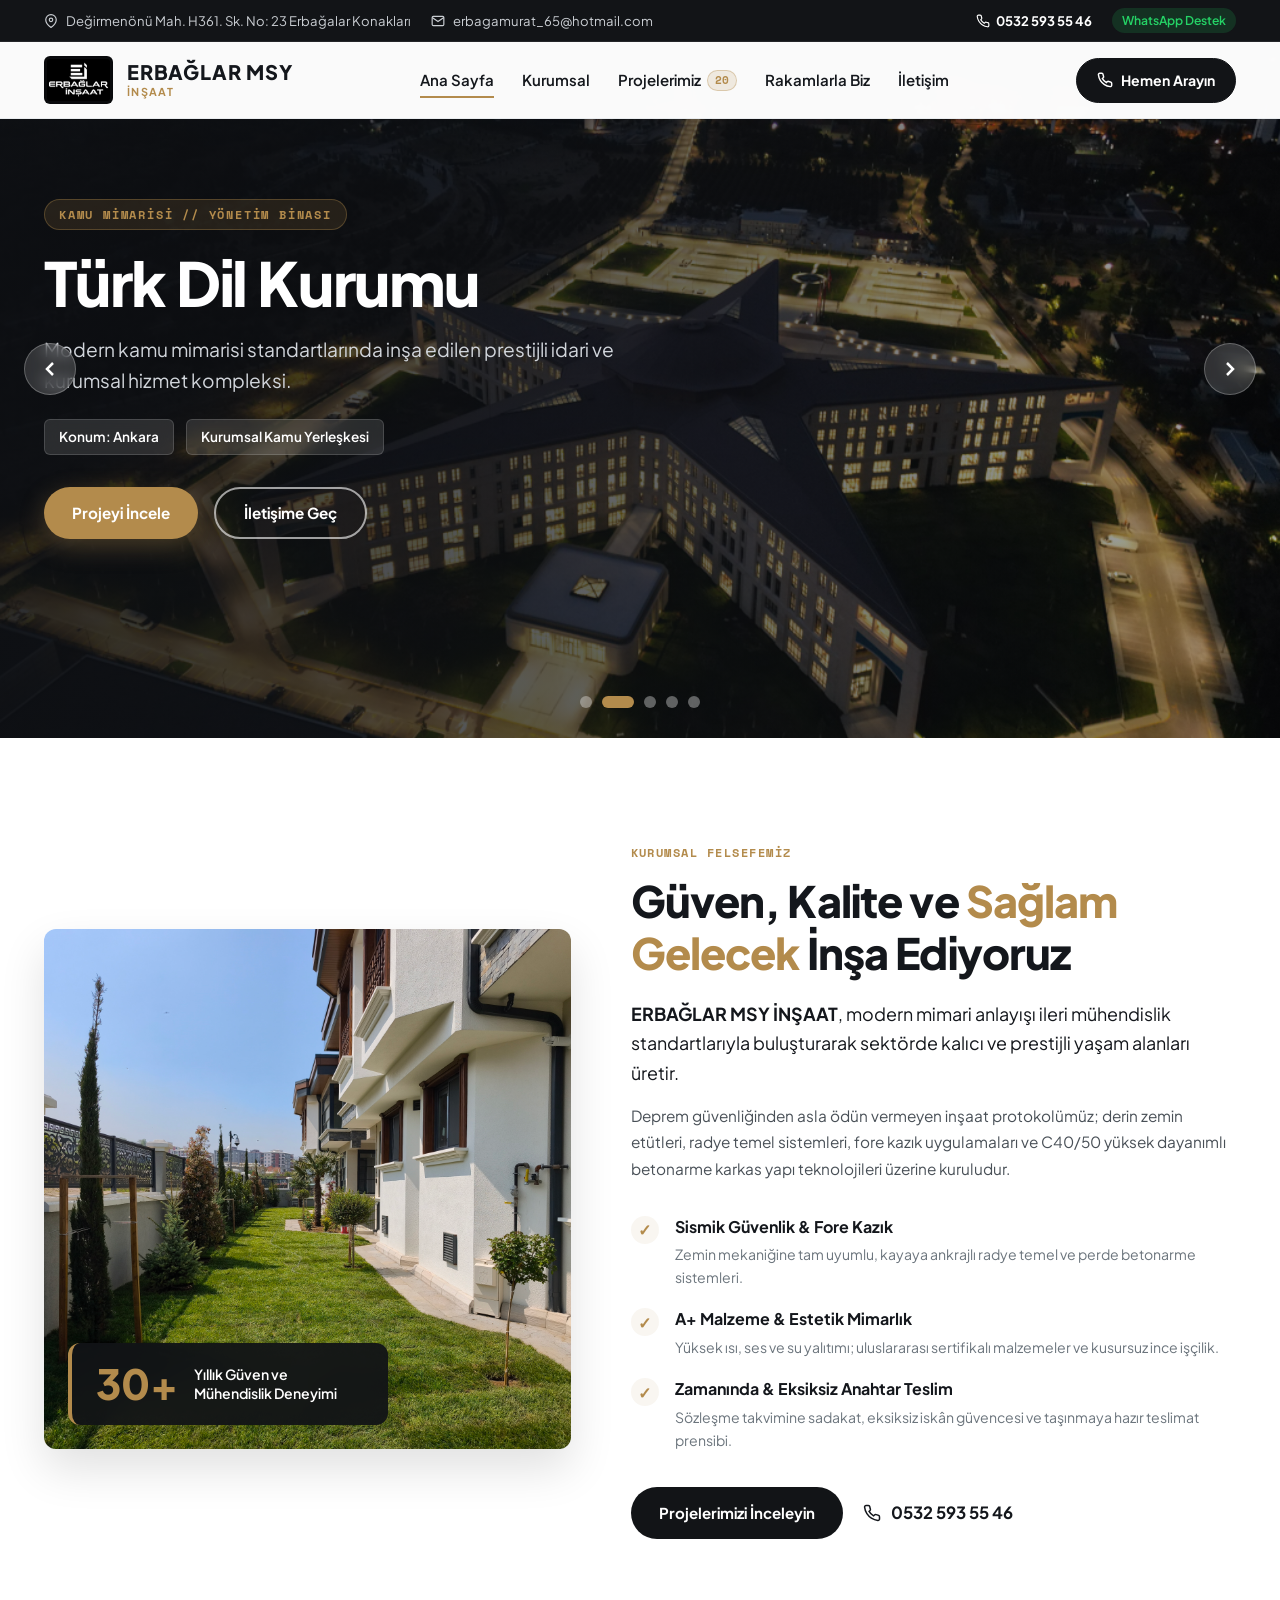
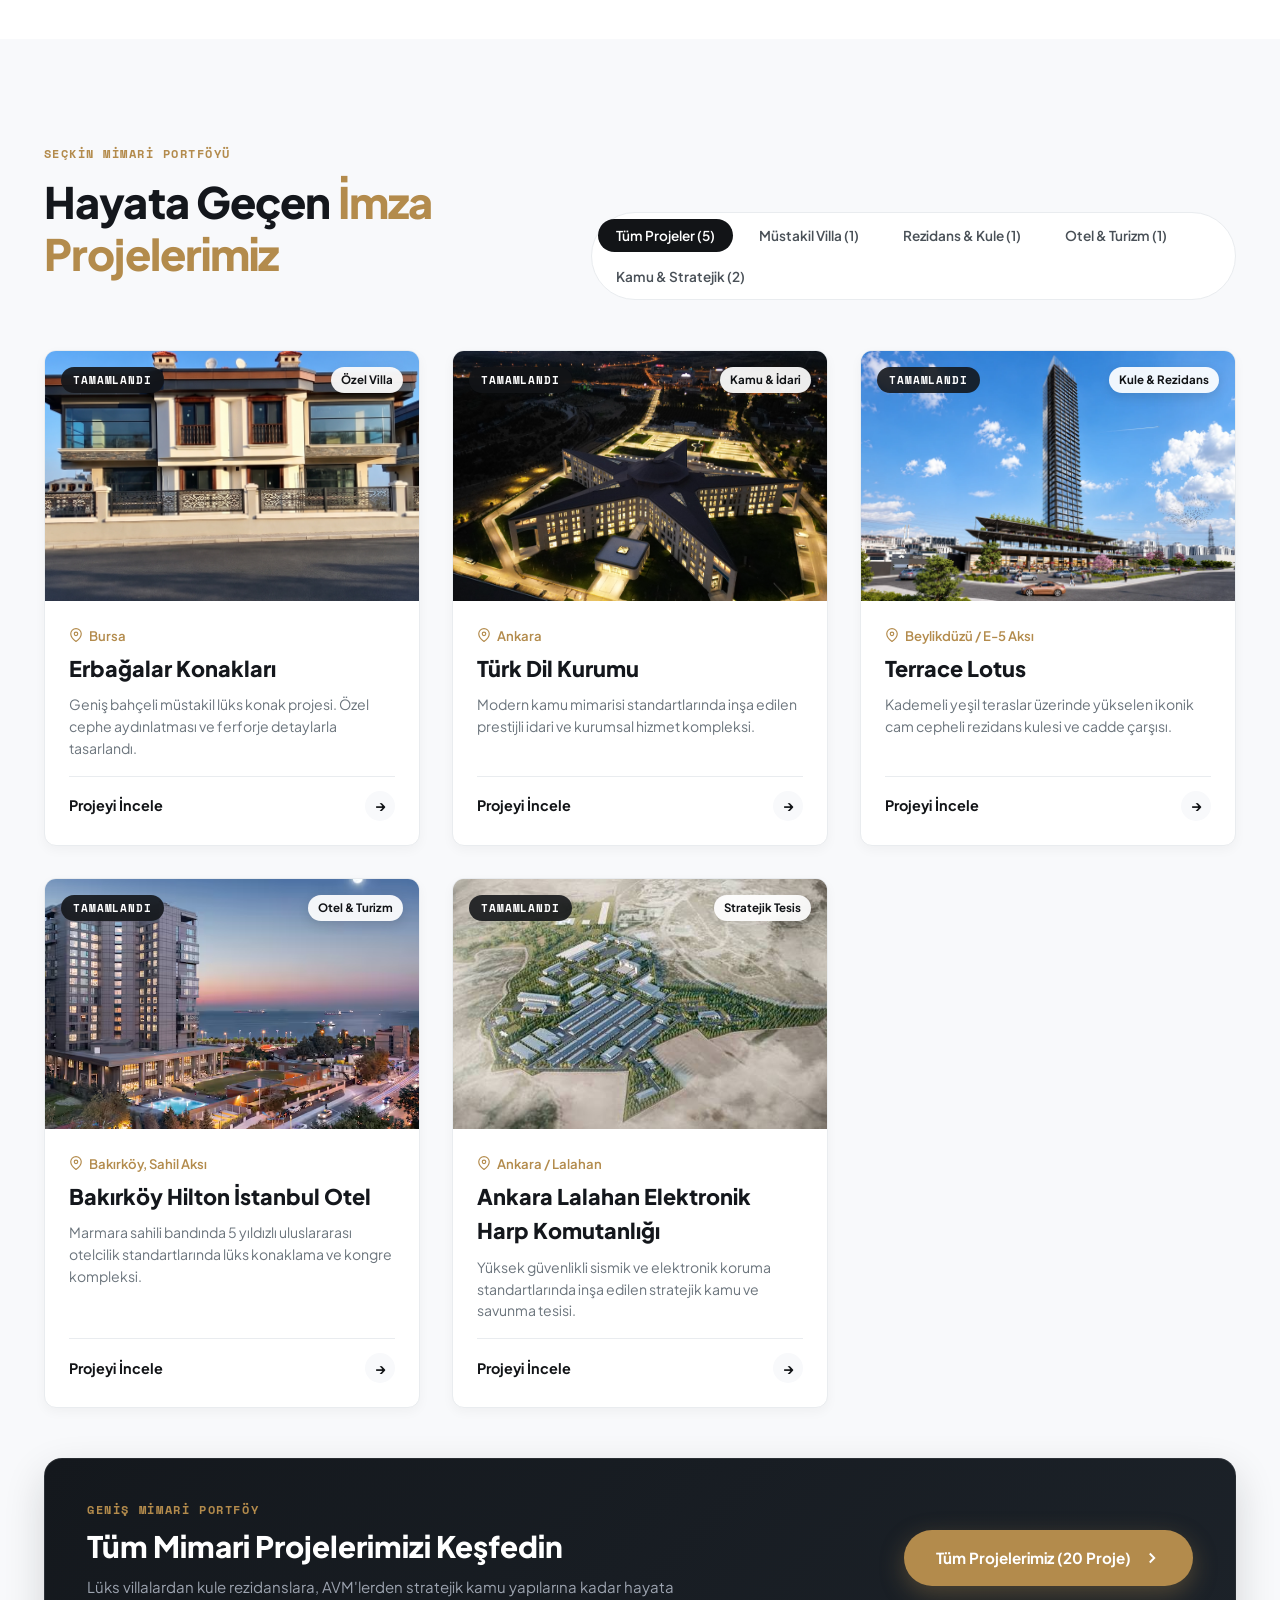
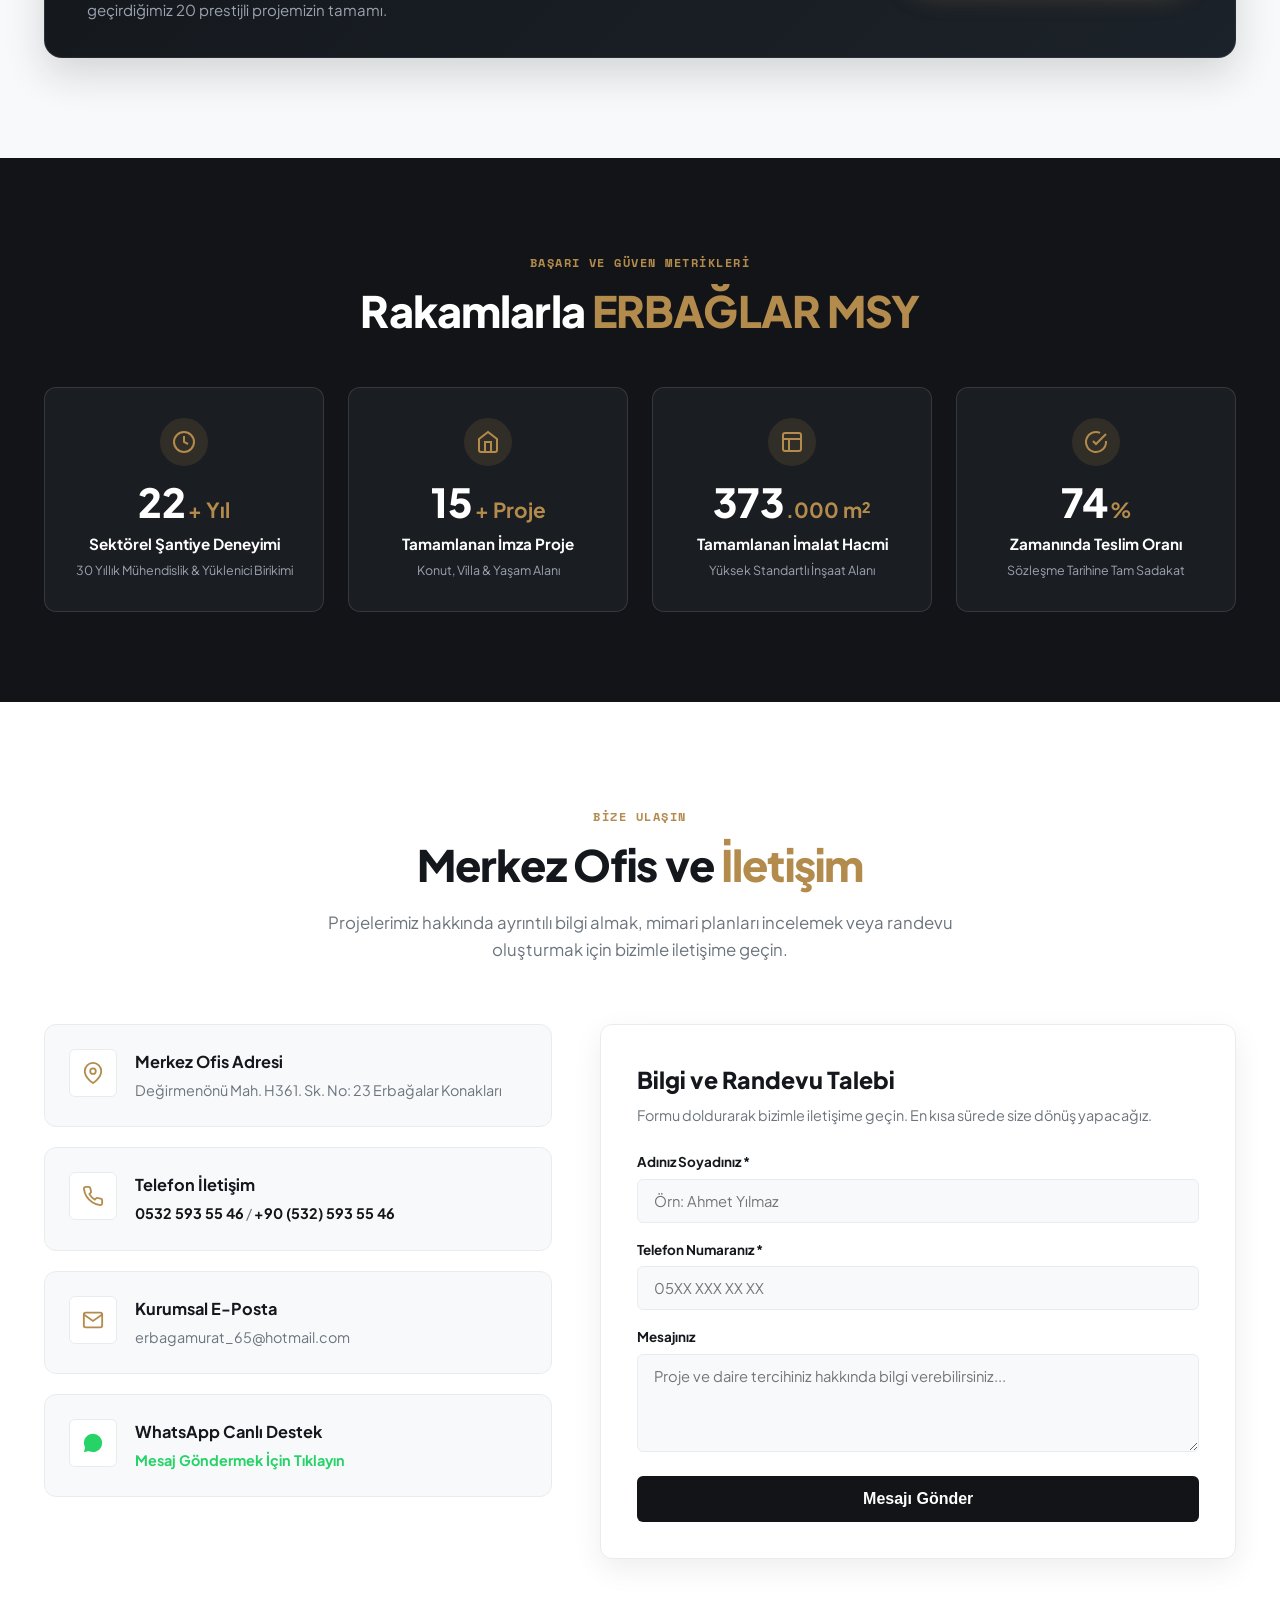
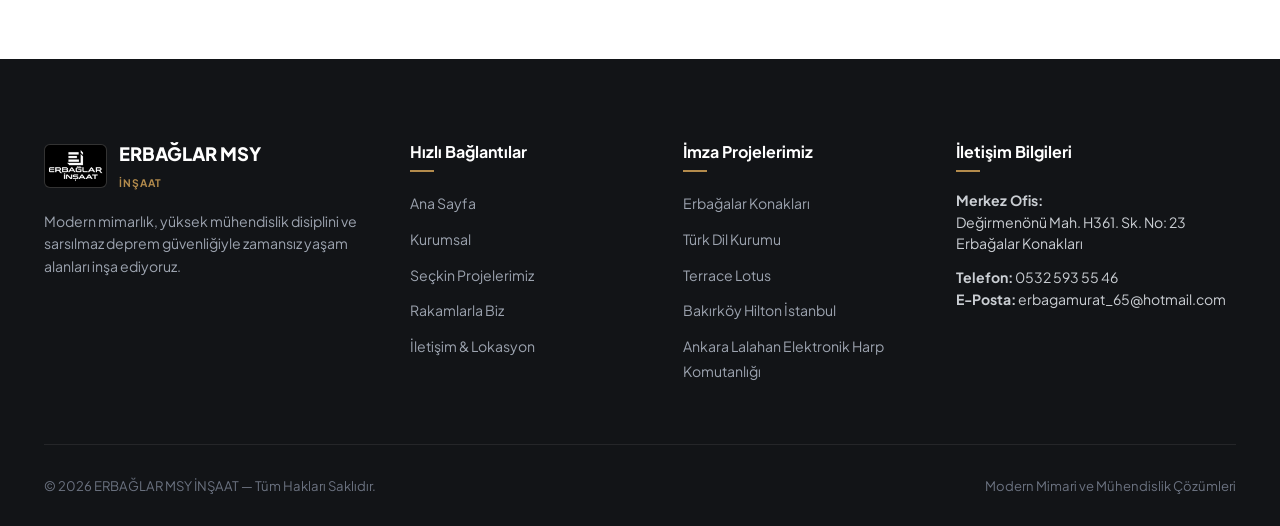
==== commit cf89eb78: "Satıs temsilcisi kaldirildi, iletisim formu guncellendi (mailto), proje dropdown kaldirildi" ====
--- a/index.html
+++ b/index.html
@@ -1,54 +1,71 @@
 <!DOCTYPE html>
 <html lang="tr">
+
 <head>
   <meta charset="UTF-8">
-  <meta name="viewport" content="width=device-width, initial-scale=1.0, maximum-scale=5.0, viewport-fit=cover">
-  <title>ERBAĞLARMSY İNŞAAT — Güven İnşa Ediyoruz</title>
-  <meta name="description" content="ERBAĞLARMSY İNŞAAT: Depreme dayanıklı sismik mühendislik, lüks konut, villa, kentsel dönüşüm ve kat karşılığı arsa geliştirme projeleri.">
+  <meta name="viewport"
+    content="width=device-width, initial-scale=1.0, maximum-scale=1.0, user-scalable=no, viewport-fit=cover">
+  <title>ERBAĞLAR MSY İNŞAAT — Güven İnşa Ediyoruz</title>
+  <meta name="description"
+    content="ERBAĞLAR MSY İNŞAAT: Depreme dayanıklı sismik mühendislik, lüks konut, villa, kentsel dönüşüm ve kat karşılığı arsa geliştirme projeleri.">
   <meta name="theme-color" content="#ffffff">
 
   <!-- Google Fonts: Inter & Plus Jakarta Sans & Space Mono -->
   <link rel="preconnect" href="https://fonts.googleapis.com">
   <link rel="preconnect" href="https://fonts.gstatic.com" crossorigin>
-  <link href="https://fonts.googleapis.com/css2?family=Plus+Jakarta+Sans:wght@300;400;500;600;700;800&family=Space+Mono:wght@400;700&display=swap" rel="stylesheet">
-
-  <link rel="stylesheet" href="style.css?v=3">
+  <link
+    href="https://fonts.googleapis.com/css2?family=Plus+Jakarta+Sans:wght@300;400;500;600;700;800&family=Space+Mono:wght@400;700&display=swap"
+    rel="stylesheet">
+
+  <link rel="stylesheet" href="style.css?v=30">
 </head>
-<body class="mesci-theme">
-
-  <!-- Top Informational Bar -->
-  <div class="top-info-bar">
-    <div class="top-info-container">
-      <div class="top-info-left">
-        <span class="info-item">
-          <svg width="14" height="14" viewBox="0 0 24 24" fill="none" stroke="currentColor" stroke-width="2"><path d="M21 10c0 7-9 13-9 13s-9-6-9-13a9 9 0 0 1 18 0z"></path><circle cx="12" cy="10" r="3"></circle></svg>
-          Değirmenönü Mah. H361. Sk. No: 23 Erbağalar Konakları
-        </span>
-        <span class="info-item desktop-only">
-          <svg width="14" height="14" viewBox="0 0 24 24" fill="none" stroke="currentColor" stroke-width="2"><path d="M4 4h16c1.1 0 2 .9 2 2v12c0 1.1-.9 2-2 2H4c-1.1 0-2-.9-2-2V6c0-1.1.9-2 2-2z"></path><polyline points="22,6 12,13 2,6"></polyline></svg>
-          <a href="mailto:erbagamurat_65@hotmail.com">erbagamurat_65@hotmail.com</a>
-        </span>
-      </div>
-      <div class="top-info-right">
-        <a href="tel:+905325935546" class="top-phone">
-          <svg width="14" height="14" viewBox="0 0 24 24" fill="none" stroke="currentColor" stroke-width="2"><path d="M22 16.92v3a2 2 0 0 1-2.18 2 19.79 19.79 0 0 1-8.63-3.07 19.5 19.5 0 0 1-6-6 19.79 19.79 0 0 1-3.07-8.67A2 2 0 0 1 4.11 2h3a2 2 0 0 1 2 1.72 12.84 12.84 0 0 0 .7 2.81 2 2 0 0 1-.45 2.11L8.09 9.91a16 16 0 0 0 6 6l1.27-1.27a2 2 0 0 1 2.11-.45 12.84 12.84 0 0 0 2.81.7A2 2 0 0 1 22 16.92z"></path></svg>
-          <span>0532 593 55 46</span>
-        </a>
-        <a href="https://wa.me/905325935546?text=Merhaba%20Erba%C4%9Flarmsy%20%C4%B0n%C5%9Faat%2C%20bilgi%20almak%20istiyorum." target="_blank" class="top-wa">
-          <span>WhatsApp Destek</span>
-        </a>
+
+<body class="mesci-theme page-home">
+
+  <!-- Main Navigation Header with Smart Scroll -->
+  <header class="site-header" id="mainHeader">
+    <!-- Top Informational Bar (Desktop Only) -->
+    <div class="top-info-bar">
+      <div class="top-info-container">
+        <div class="top-info-left">
+          <span class="info-item">
+            <svg width="14" height="14" viewBox="0 0 24 24" fill="none" stroke="currentColor" stroke-width="2">
+              <path d="M21 10c0 7-9 13-9 13s-9-6-9-13a9 9 0 0 1 18 0z"></path>
+              <circle cx="12" cy="10" r="3"></circle>
+            </svg>
+            Değirmenönü Mah. H361. Sk. No: 23 Erbağalar Konakları
+          </span>
+          <span class="info-item desktop-only">
+            <svg width="14" height="14" viewBox="0 0 24 24" fill="none" stroke="currentColor" stroke-width="2">
+              <path d="M4 4h16c1.1 0 2 .9 2 2v12c0 1.1-.9 2-2 2H4c-1.1 0-2-.9-2-2V6c0-1.1.9-2 2-2z"></path>
+              <polyline points="22,6 12,13 2,6"></polyline>
+            </svg>
+            <a href="mailto:erbagamurat_65@hotmail.com">erbagamurat_65@hotmail.com</a>
+          </span>
+        </div>
+        <div class="top-info-right">
+          <a href="tel:+905325935546" class="top-phone">
+            <svg width="14" height="14" viewBox="0 0 24 24" fill="none" stroke="currentColor" stroke-width="2">
+              <path
+                d="M22 16.92v3a2 2 0 0 1-2.18 2 19.79 19.79 0 0 1-8.63-3.07 19.5 19.5 0 0 1-6-6 19.79 19.79 0 0 1-3.07-8.67A2 2 0 0 1 4.11 2h3a2 2 0 0 1 2 1.72 12.84 12.84 0 0 0 .7 2.81 2 2 0 0 1-.45 2.11L8.09 9.91a16 16 0 0 0 6 6l1.27-1.27a2 2 0 0 1 2.11-.45 12.84 12.84 0 0 0 2.81.7A2 2 0 0 1 22 16.92z">
+              </path>
+            </svg>
+            <span>0532 593 55 46</span>
+          </a>
+          <a href="https://wa.me/905325935546?text=Merhaba%20Erba%C4%9Flar%20MSY%20%C4%B0n%C5%9Faat%2C%20bilgi%20almak%20istiyorum."
+            target="_blank" class="top-wa">
+            <span>WhatsApp Destek</span>
+          </a>
+        </div>
       </div>
     </div>
-  </div>
-
-  <!-- Main Navigation Header (Clean Corporate Glass) -->
-  <header class="site-header" id="mainHeader">
+
     <div class="header-container">
       <a href="#heroSlider" class="brand-link">
-        <img src="logo.png" alt="ERBAĞLARMSY İNŞAAT Logo" class="brand-logo">
+        <img src="logo.png" alt="ERBAĞLAR MSY İNŞAAT Logo" class="brand-logo">
         <div class="brand-text">
-          <span class="brand-title">ERBAĞLARMSY</span>
-          <span class="brand-sub">İNŞAAT A.Ş.</span>
+          <span class="brand-title">ERBAĞLAR MSY</span>
+          <span class="brand-sub">İNŞAAT</span>
         </div>
       </a>
 
@@ -56,7 +73,10 @@
       <nav class="main-nav" aria-label="Ana Menü">
         <a href="#heroSlider" class="nav-link active">Ana Sayfa</a>
         <a href="#kurumsal" class="nav-link">Kurumsal</a>
-        <a href="#projeler" class="nav-link">Projelerimiz</a>
+        <a href="projeler.html" class="nav-link nav-link-badge">
+          <span>Projelerimiz</span>
+          <span class="nav-badge">20</span>
+        </a>
         <a href="#istatistik" class="nav-link">Rakamlarla Biz</a>
         <a href="#iletisim" class="nav-link">İletişim</a>
       </nav>
@@ -64,7 +84,11 @@
       <!-- Action Button & Mobile Toggle -->
       <div class="header-action-group">
         <a href="tel:+905325935546" class="btn-call-direct">
-          <svg width="16" height="16" viewBox="0 0 24 24" fill="none" stroke="currentColor" stroke-width="2.2"><path d="M22 16.92v3a2 2 0 0 1-2.18 2 19.79 19.79 0 0 1-8.63-3.07 19.5 19.5 0 0 1-6-6 19.79 19.79 0 0 1-3.07-8.67A2 2 0 0 1 4.11 2h3a2 2 0 0 1 2 1.72 12.84 12.84 0 0 0 .7 2.81 2 2 0 0 1-.45 2.11L8.09 9.91a16 16 0 0 0 6 6l1.27-1.27a2 2 0 0 1 2.11-.45 12.84 12.84 0 0 0 2.81.7A2 2 0 0 1 22 16.92z"></path></svg>
+          <svg width="16" height="16" viewBox="0 0 24 24" fill="none" stroke="currentColor" stroke-width="2.2">
+            <path
+              d="M22 16.92v3a2 2 0 0 1-2.18 2 19.79 19.79 0 0 1-8.63-3.07 19.5 19.5 0 0 1-6-6 19.79 19.79 0 0 1-3.07-8.67A2 2 0 0 1 4.11 2h3a2 2 0 0 1 2 1.72 12.84 12.84 0 0 0 .7 2.81 2 2 0 0 1-.45 2.11L8.09 9.91a16 16 0 0 0 6 6l1.27-1.27a2 2 0 0 1 2.11-.45 12.84 12.84 0 0 0 2.81.7A2 2 0 0 1 22 16.92z">
+            </path>
+          </svg>
           <span>Hemen Arayın</span>
         </a>
         <button class="mobile-toggle" id="menuToggle" aria-label="Menüyü Aç/Kapat">
@@ -75,25 +99,72 @@
       </div>
     </div>
 
+    <!-- Mobile Drawer Backdrop -->
+    <div class="drawer-backdrop" id="drawerBackdrop"></div>
+
     <!-- Mobile Drawer Navigation -->
     <div class="mobile-drawer" id="mobileDrawer">
       <div class="drawer-header">
         <div class="drawer-brand">
-          <img src="logo.png" alt="ERBAĞLARMSY Logo">
-          <span>ERBAĞLARMSY İNŞAAT</span>
-        </div>
-        <button class="drawer-close" id="drawerClose" aria-label="Kapat">✕</button>
+          <img src="logo.png" alt="ERBAĞLAR MSY Logo">
+          <div class="drawer-brand-text">
+            <span class="d-brand-title">ERBAĞLAR MSY</span>
+            <span class="d-brand-sub">İNŞAAT</span>
+          </div>
+        </div>
+        <button class="drawer-close" id="drawerClose" aria-label="Kapat">
+          <svg width="20" height="20" viewBox="0 0 24 24" fill="none" stroke="currentColor" stroke-width="2.5">
+            <line x1="18" y1="6" x2="6" y2="18"></line>
+            <line x1="6" y1="6" x2="18" y2="18"></line>
+          </svg>
+        </button>
       </div>
       <div class="drawer-body">
-        <a href="#heroSlider" class="drawer-link">Ana Sayfa</a>
-        <a href="#kurumsal" class="drawer-link">Kurumsal</a>
-        <a href="#projeler" class="drawer-link">Projelerimiz</a>
-        <a href="#istatistik" class="drawer-link">Rakamlarla Biz</a>
-        <a href="#iletisim" class="drawer-link">İletişim</a>
+        <a href="#heroSlider" class="drawer-link">
+          <span class="link-num">01</span>
+          <span class="link-txt">Ana Sayfa</span>
+        </a>
+        <a href="#kurumsal" class="drawer-link">
+          <span class="link-num">02</span>
+          <span class="link-txt">Kurumsal</span>
+        </a>
+        <a href="#projeler" class="drawer-link">
+          <span class="link-num">03</span>
+          <span class="link-txt">Öne Çıkan Projeler (5)</span>
+        </a>
+        <a href="projeler.html" class="drawer-link drawer-link-featured">
+          <span class="link-num">04</span>
+          <span class="link-txt">Tüm Projelerimiz</span>
+          <span class="drawer-pill">20 Proje</span>
+        </a>
+        <a href="#istatistik" class="drawer-link">
+          <span class="link-num">05</span>
+          <span class="link-txt">Rakamlarla Biz</span>
+        </a>
+        <a href="#iletisim" class="drawer-link">
+          <span class="link-num">06</span>
+          <span class="link-txt">İletişim & Lokasyon</span>
+        </a>
       </div>
       <div class="drawer-footer">
-        <a href="tel:+905325935546" class="btn-drawer-phone">0532 593 55 46</a>
-        <a href="https://wa.me/905325935546?text=Merhaba%20Erba%C4%9Flarmsy%20%C4%B0n%C5%9Faat%2C%20bilgi%20almak%20istiyorum." target="_blank" class="btn-drawer-wa">WhatsApp İle Yazın</a>
+        <a href="tel:+905325935546" class="btn-drawer-phone">
+          <svg width="18" height="18" viewBox="0 0 24 24" fill="none" stroke="currentColor" stroke-width="2">
+            <path
+              d="M22 16.92v3a2 2 0 0 1-2.18 2 19.79 19.79 0 0 1-8.63-3.07 19.5 19.5 0 0 1-6-6 19.79 19.79 0 0 1-3.07-8.67A2 2 0 0 1 4.11 2h3a2 2 0 0 1 2 1.72 12.84 12.84 0 0 0 .7 2.81 2 2 0 0 1-.45 2.11L8.09 9.91a16 16 0 0 0 6 6l1.27-1.27a2 2 0 0 1 2.11-.45 12.84 12.84 0 0 0 2.81.7A2 2 0 0 1 22 16.92z">
+            </path>
+          </svg>
+          <span>0532 593 55 46</span>
+        </a>
+        <a href="https://wa.me/905325935546?text=Merhaba%20Erba%C4%9Flar%20MSY%20%C4%B0n%C5%9Faat%2C%20bilgi%20almak%20istiyorum."
+          target="_blank" class="btn-drawer-wa">
+          <svg width="18" height="18" viewBox="0 0 24 24" fill="currentColor">
+            <path
+              d="M12.04 2c-5.46 0-9.91 4.45-9.91 9.91 0 1.75.46 3.45 1.32 4.95L2.05 22l5.25-1.38c1.45.79 3.08 1.21 4.74 1.21 5.46 0 9.91-4.45 9.91-9.91 0-2.65-1.03-5.14-2.9-7.01A9.816 9.816 0 0 0 12.04 2z">
+            </path>
+          </svg>
+          <span>WhatsApp İle Yazın</span>
+        </a>
+        <p class="drawer-address-note">Değirmenönü Mah. H361. Sk. No: 23 Erbağalar Konakları</p>
       </div>
     </div>
   </header>
@@ -106,15 +177,17 @@
       <div class="slider-viewport" id="sliderViewport">
 
         <!-- Slide 1: Erbağalar Konakları -->
-        <div class="slide-item active" data-index="0" style="background-image: url('Proje_Resimler/Erba%C4%9Falar_Konak1.jpg');">
+        <div class="slide-item active" data-index="0"
+          style="background-image: url('Proje_Resimler/Erba%C4%9Falar_Konak3.jpg');">
           <div class="slide-overlay"></div>
           <div class="slide-container">
             <div class="slide-badge">ÖZEL MİMARİ // VİLLA PROJESİ</div>
             <h1 class="slide-title">Erbağalar Konakları</h1>
-            <p class="slide-desc">Geniş bahçeli müstakil yaşam, özel cephe aydınlatması ve yüksek mühendislik disiplini.</p>
+            <p class="slide-desc">Geniş bahçeli müstakil yaşam, özel cephe aydınlatması ve yüksek mühendislik disiplini.
+            </p>
             <div class="slide-meta">
-              <span class="meta-tag">Konum: İstanbul</span>
-              <span class="meta-tag">Alan: Yaklaşık ~3.500 m²</span>
+              <span class="meta-tag">Konum: Bursa</span>
+              <span class="meta-tag">Özel Mimari Konak</span>
             </div>
             <div class="slide-btns">
               <a href="#projeler" class="btn-slide-primary" data-open-project="erbagalar-konaklari">Projeyi İncele</a>
@@ -123,26 +196,28 @@
           </div>
         </div>
 
-        <!-- Slide 2: Göktürk Kemer Villaları -->
-        <div class="slide-item" data-index="1" style="background-image: url('Proje_Resimler/G%C3%B6kt%C3%BCrk_Kemer_villa.png');">
+        <!-- Slide 2: Türk Dil Kurumu -->
+        <div class="slide-item" data-index="1"
+          style="background-image: url('Proje_Resimler/TDK.png');">
           <div class="slide-overlay"></div>
           <div class="slide-container">
-            <div class="slide-badge">DOĞAYLA İÇ İÇE // LÜKS VİLLA</div>
-            <h2 class="slide-title">Göktürk Kemer Villaları</h2>
-            <p class="slide-desc">Orman sınırında özel yüzme havuzlu, müstakil bahçeli seçkin mimari yaşam konsepti.</p>
+            <div class="slide-badge">KAMU MİMARİSİ // YÖNETİM BİNASI</div>
+            <h2 class="slide-title">Türk Dil Kurumu</h2>
+            <p class="slide-desc">Modern kamu mimarisi standartlarında inşa edilen prestijli idari ve kurumsal hizmet kompleksi.</p>
             <div class="slide-meta">
-              <span class="meta-tag">Konum: Göktürk / Eyüpsultan</span>
-              <span class="meta-tag">Alan: Yaklaşık ~8.200 m²</span>
+              <span class="meta-tag">Konum: Ankara</span>
+              <span class="meta-tag">Kurumsal Kamu Yerleşkesi</span>
             </div>
             <div class="slide-btns">
-              <a href="#projeler" class="btn-slide-primary" data-open-project="gokturk-kemer-villalari">Projeyi İncele</a>
+              <a href="#projeler" class="btn-slide-primary" data-open-project="tdk-projesi">Projeyi İncele</a>
               <a href="#iletisim" class="btn-slide-outline">İletişime Geç</a>
             </div>
           </div>
         </div>
 
         <!-- Slide 3: Terrace Lotus -->
-        <div class="slide-item" data-index="2" style="background-image: url('Proje_Resimler/Terrace_Lotus_Projesi.webp');">
+        <div class="slide-item" data-index="2"
+          style="background-image: url('Proje_Resimler/Terrace_Lotus_Projesi.webp');">
           <div class="slide-overlay"></div>
           <div class="slide-container">
             <div class="slide-badge">REZİDANS & KULE // KARMA YAŞAM</div>
@@ -150,7 +225,7 @@
             <p class="slide-desc">Kademeli yeşil teraslar üzerinde yükselen ikonik cam cepheli rezidans kulesi ve cadde mağazaları.</p>
             <div class="slide-meta">
               <span class="meta-tag">Konum: Beylikdüzü / E-5</span>
-              <span class="meta-tag">Alan: Yaklaşık ~65.000 m²</span>
+              <span class="meta-tag">Rezidans & Cadde Çarşı</span>
             </div>
             <div class="slide-btns">
               <a href="#projeler" class="btn-slide-primary" data-open-project="terrace-lotus">Projeyi İncele</a>
@@ -159,37 +234,39 @@
           </div>
         </div>
 
-        <!-- Slide 4: Yalı Ataköy -->
-        <div class="slide-item" data-index="3" style="background-image: url('Proje_Resimler/YALI%20ATAK%C3%96Y.png');">
+        <!-- Slide 4: Bakırköy Hilton İstanbul Otel -->
+        <div class="slide-item" data-index="3"
+          style="background-image: url('Proje_Resimler/Bak%C4%B1rk%C3%B6y_Hilton_%C4%B0stanbul_otel.avif');">
           <div class="slide-overlay"></div>
           <div class="slide-container">
-            <div class="slide-badge">DENİZE SIFIR // SAHİL REZİDANS</div>
-            <h2 class="slide-title">Yalı Ataköy</h2>
-            <p class="slide-desc">Marmara Denizi kıyısında kesintisiz panoramik manzaraya sahip sismik dayanımlı sahil kuleleri.</p>
+            <div class="slide-badge">5 YILDIZLI OTEL // TURİZM & YAŞAM</div>
+            <h2 class="slide-title">Bakırköy Hilton İstanbul Otel</h2>
+            <p class="slide-desc">Marmara sahili bandında 5 yıldızlı uluslararası otelcilik standartlarında lüks konaklama ve kongre kompleksi.</p>
             <div class="slide-meta">
-              <span class="meta-tag">Konum: Bakırköy, Ataköy Sahil</span>
-              <span class="meta-tag">Alan: Yaklaşık ~48.000 m²</span>
+              <span class="meta-tag">Konum: Bakırköy Sahil</span>
+              <span class="meta-tag">5 Yıldızlı Otel & Kongre</span>
             </div>
             <div class="slide-btns">
-              <a href="#projeler" class="btn-slide-primary" data-open-project="yali-atakoy">Projeyi İncele</a>
+              <a href="#projeler" class="btn-slide-primary" data-open-project="hilton-bakirkoy">Projeyi İncele</a>
               <a href="#iletisim" class="btn-slide-outline">İletişime Geç</a>
             </div>
           </div>
         </div>
 
-        <!-- Slide 5: Nish İstanbul -->
-        <div class="slide-item" data-index="4" style="background-image: url('Proje_Resimler/N%C4%B0SH%20%C4%B0STANBUL.png');">
+        <!-- Slide 5: Ankara Lalahan Elektronik Harp Komutanlığı -->
+        <div class="slide-item" data-index="4"
+          style="background-image: url('Proje_Resimler/Ankara_Lalahan_Elektronik_Harp_Komutanl%C4%B1%C4%9F%C4%B1.jpg');">
           <div class="slide-overlay"></div>
           <div class="slide-container">
-            <div class="slide-badge">PRESTİJLİ TİCARİ // 4 KULE</div>
-            <h2 class="slide-title">Nish İstanbul</h2>
-            <p class="slide-desc">Cam giydirme cepheli 4 kulesi ve geniş avlu meydanıyla İstanbul'un öne çıkan iş ve yaşam merkezi.</p>
+            <div class="slide-badge">STRATEJİK TESİS // MİLLİ SAVUNMA</div>
+            <h2 class="slide-title">Ankara Lalahan Elektronik Harp Komutanlığı</h2>
+            <p class="slide-desc">Yüksek güvenlikli sismik ve elektronik koruma standartlarında inşa edilen stratejik kamu ve savunma tesisi.</p>
             <div class="slide-meta">
-              <span class="meta-tag">Konum: Yenibosna / Bahçelievler</span>
-              <span class="meta-tag">Alan: Yaklaşık ~72.000 m²</span>
+              <span class="meta-tag">Konum: Ankara / Lalahan</span>
+              <span class="meta-tag">Stratejik Yerleşke</span>
             </div>
             <div class="slide-btns">
-              <a href="#projeler" class="btn-slide-primary" data-open-project="nish-istanbul">Projeyi İncele</a>
+              <a href="#projeler" class="btn-slide-primary" data-open-project="ankara-lalahan">Projeyi İncele</a>
               <a href="#iletisim" class="btn-slide-outline">İletişime Geç</a>
             </div>
           </div>
@@ -199,10 +276,14 @@
 
       <!-- Slider Arrows -->
       <button class="slider-arrow prev" id="sliderPrev" aria-label="Önceki Slayt">
-        <svg width="24" height="24" viewBox="0 0 24 24" fill="none" stroke="currentColor" stroke-width="2.5"><polyline points="15 18 9 12 15 6"></polyline></svg>
+        <svg width="24" height="24" viewBox="0 0 24 24" fill="none" stroke="currentColor" stroke-width="2.5">
+          <polyline points="15 18 9 12 15 6"></polyline>
+        </svg>
       </button>
       <button class="slider-arrow next" id="sliderNext" aria-label="Sonraki Slayt">
-        <svg width="24" height="24" viewBox="0 0 24 24" fill="none" stroke="currentColor" stroke-width="2.5"><polyline points="9 18 15 12 9 6"></polyline></svg>
+        <svg width="24" height="24" viewBox="0 0 24 24" fill="none" stroke="currentColor" stroke-width="2.5">
+          <polyline points="9 18 15 12 9 6"></polyline>
+        </svg>
       </button>
 
       <!-- Slider Dots Indicator -->
@@ -215,12 +296,13 @@
     <section class="corporate-section" id="kurumsal">
       <div class="corporate-container">
         <div class="corporate-grid">
-          
+
           <div class="corporate-media-col">
             <div class="media-frame">
-              <img src="Proje_Resimler/Erba%C4%9Falar_Konak2.jpg" alt="ERBAĞLARMSY İNŞAAT Mühendislik ve Tasarım" class="corporate-img">
+              <img src="Proje_Resimler/Erba%C4%9Falar_Konak2.jpg" alt="ERBAĞLAR MSY İNŞAAT Mühendislik ve Tasarım"
+                class="corporate-img">
               <div class="experience-card">
-                <span class="exp-num">18+</span>
+                <span class="exp-num">30+</span>
                 <span class="exp-text">Yıllık Güven ve Mühendislik Deneyimi</span>
               </div>
             </div>
@@ -228,12 +310,15 @@
 
           <div class="corporate-text-col">
             <span class="section-tag">KURUMSAL FELSEFEMİZ</span>
-            <h2 class="section-title">Güven, Kalite ve <span class="text-accent">Sağlam Gelecek</span> İnşa Ediyoruz</h2>
+            <h2 class="section-title">Güven, Kalite ve <span class="text-accent">Sağlam Gelecek</span> İnşa Ediyoruz
+            </h2>
             <p class="section-lead">
-              <strong>ERBAĞLARMSY İNŞAAT</strong>, modern mimari anlayışı ileri mühendislik standartlarıyla buluşturarak sektörde kalıcı ve prestijli yaşam alanları üretir.
+              <strong>ERBAĞLAR MSY İNŞAAT</strong>, modern mimari anlayışı ileri mühendislik standartlarıyla buluşturarak
+              sektörde kalıcı ve prestijli yaşam alanları üretir.
             </p>
             <p class="section-body">
-              Deprem güvenliğinden asla ödün vermeyen inşaat protokolümüz; derin zemin etütleri, radye temel sistemleri, fore kazık uygulamaları ve C40/50 yüksek dayanımlı betonarme karkas yapı teknolojileri üzerine kuruludur.
+              Deprem güvenliğinden asla ödün vermeyen inşaat protokolümüz; derin zemin etütleri, radye temel sistemleri,
+              fore kazık uygulamaları ve C40/50 yüksek dayanımlı betonarme karkas yapı teknolojileri üzerine kuruludur.
             </p>
 
             <div class="feature-checklist">
@@ -263,7 +348,11 @@
             <div class="corporate-cta-row">
               <a href="#projeler" class="btn-corporate-primary">Projelerimizi İnceleyin</a>
               <a href="tel:+905325935546" class="btn-corporate-phone">
-                <svg width="18" height="18" viewBox="0 0 24 24" fill="none" stroke="currentColor" stroke-width="2"><path d="M22 16.92v3a2 2 0 0 1-2.18 2 19.79 19.79 0 0 1-8.63-3.07 19.5 19.5 0 0 1-6-6 19.79 19.79 0 0 1-3.07-8.67A2 2 0 0 1 4.11 2h3a2 2 0 0 1 2 1.72 12.84 12.84 0 0 0 .7 2.81 2 2 0 0 1-.45 2.11L8.09 9.91a16 16 0 0 0 6 6l1.27-1.27a2 2 0 0 1 2.11-.45 12.84 12.84 0 0 0 2.81.7A2 2 0 0 1 22 16.92z"></path></svg>
+                <svg width="18" height="18" viewBox="0 0 24 24" fill="none" stroke="currentColor" stroke-width="2">
+                  <path
+                    d="M22 16.92v3a2 2 0 0 1-2.18 2 19.79 19.79 0 0 1-8.63-3.07 19.5 19.5 0 0 1-6-6 19.79 19.79 0 0 1-3.07-8.67A2 2 0 0 1 4.11 2h3a2 2 0 0 1 2 1.72 12.84 12.84 0 0 0 .7 2.81 2 2 0 0 1-.45 2.11L8.09 9.91a16 16 0 0 0 6 6l1.27-1.27a2 2 0 0 1 2.11-.45 12.84 12.84 0 0 0 2.81.7A2 2 0 0 1 22 16.92z">
+                  </path>
+                </svg>
                 <span>0532 593 55 46</span>
               </a>
             </div>
@@ -278,23 +367,39 @@
          ====================================================================== -->
     <section class="projects-section" id="projeler">
       <div class="projects-container">
-        
+
         <div class="projects-header">
           <div class="projects-header-left">
             <span class="section-tag">SEÇKİN MİMARİ PORTFÖYÜ</span>
             <h2 class="section-title">Hayata Geçen <span class="text-accent">İmza Projelerimiz</span></h2>
           </div>
-          
+
           <div class="filter-bar" id="filterBar">
             <button class="filter-btn active" data-filter="all">Tüm Projeler (5)</button>
-            <button class="filter-btn" data-filter="villa">Müstakil Villa (2)</button>
-            <button class="filter-btn" data-filter="rezidans">Rezidans & Konut (2)</button>
-            <button class="filter-btn" data-filter="ticari">Ticari & Ofis (1)</button>
-          </div>
-        </div>
-
-        <!-- Project Cards Grid -->
+            <button class="filter-btn" data-filter="villa">Müstakil Villa (1)</button>
+            <button class="filter-btn" data-filter="rezidans">Rezidans & Kule (1)</button>
+            <button class="filter-btn" data-filter="otel">Otel & Turizm (1)</button>
+            <button class="filter-btn" data-filter="kamu">Kamu & Stratejik (2)</button>
+          </div>
+        </div>
+
+        <!-- Project Cards Grid (Ana Sayfada 5 Öne Çıkan Proje) -->
         <div class="projects-grid" id="projectsGrid"></div>
+
+        <!-- Tüm Projeleri İncele Banner CTA (20 Proje) -->
+        <div class="view-all-projects-banner">
+          <div class="banner-content">
+            <span class="banner-badge">GENİŞ MİMARİ PORTFÖY</span>
+            <h3 class="banner-title">Tüm Mimari Projelerimizi Keşfedin</h3>
+            <p class="banner-sub">Lüks villalardan kule rezidanslara, AVM'lerden stratejik kamu yapılarına kadar hayata geçirdiğimiz 20 prestijli projemizin tamamı.</p>
+          </div>
+          <a href="projeler.html" class="btn-banner-catalog">
+            <span>Tüm Projelerimiz (20 Proje)</span>
+            <svg width="18" height="18" viewBox="0 0 24 24" fill="none" stroke="currentColor" stroke-width="2.5">
+              <polyline points="9 18 15 12 9 6"></polyline>
+            </svg>
+          </a>
+        </div>
 
       </div>
     </section>
@@ -306,40 +411,50 @@
       <div class="stats-container">
         <div class="stats-header">
           <span class="section-tag">BAŞARI VE GÜVEN METRİKLERİ</span>
-          <h2 class="section-title">Rakamlarla <span class="text-accent">ERBAĞLARMSY</span></h2>
+          <h2 class="section-title">Rakamlarla <span class="text-accent">ERBAĞLAR MSY</span></h2>
         </div>
 
         <div class="stats-grid">
           <div class="stat-card">
             <div class="stat-icon-wrap">
-              <svg width="24" height="24" viewBox="0 0 24 24" fill="none" stroke="currentColor" stroke-width="2"><circle cx="12" cy="12" r="10"></circle><polyline points="12 6 12 12 16 14"></polyline></svg>
+              <svg width="24" height="24" viewBox="0 0 24 24" fill="none" stroke="currentColor" stroke-width="2">
+                <circle cx="12" cy="12" r="10"></circle>
+                <polyline points="12 6 12 12 16 14"></polyline>
+              </svg>
             </div>
             <div class="stat-num-row">
-              <span class="stat-num" data-target="18">0</span>
+              <span class="stat-num" data-target="30">0</span>
               <span class="stat-plus">+ Yıl</span>
             </div>
             <span class="stat-label">Sektörel Şantiye Deneyimi</span>
-            <p class="stat-sub">Mühendislik & Yüklenici Geçmişi</p>
+            <p class="stat-sub">30 Yıllık Mühendislik & Yüklenici Birikimi</p>
           </div>
 
           <div class="stat-card">
             <div class="stat-icon-wrap">
-              <svg width="24" height="24" viewBox="0 0 24 24" fill="none" stroke="currentColor" stroke-width="2"><path d="M3 9l9-7 9 7v11a2 2 0 0 1-2 2H5a2 2 0 0 1-2-2z"></path><polyline points="9 22 9 12 15 12 15 22"></polyline></svg>
+              <svg width="24" height="24" viewBox="0 0 24 24" fill="none" stroke="currentColor" stroke-width="2">
+                <path d="M3 9l9-7 9 7v11a2 2 0 0 1-2 2H5a2 2 0 0 1-2-2z"></path>
+                <polyline points="9 22 9 12 15 12 15 22"></polyline>
+              </svg>
             </div>
             <div class="stat-num-row">
-              <span class="stat-num" data-target="520">0</span>
-              <span class="stat-plus">+</span>
-            </div>
-            <span class="stat-label">Bağımsız Bölüm Teslimi</span>
+              <span class="stat-num" data-target="21">0</span>
+              <span class="stat-plus">+ Proje</span>
+            </div>
+            <span class="stat-label">Tamamlanan İmza Proje</span>
             <p class="stat-sub">Konut, Villa & Yaşam Alanı</p>
           </div>
 
           <div class="stat-card">
             <div class="stat-icon-wrap">
-              <svg width="24" height="24" viewBox="0 0 24 24" fill="none" stroke="currentColor" stroke-width="2"><rect x="3" y="3" width="18" height="18" rx="2"></rect><line x1="3" y1="9" x2="21" y2="9"></line><line x1="9" y1="21" x2="9" y2="9"></line></svg>
+              <svg width="24" height="24" viewBox="0 0 24 24" fill="none" stroke="currentColor" stroke-width="2">
+                <rect x="3" y="3" width="18" height="18" rx="2"></rect>
+                <line x1="3" y1="9" x2="21" y2="9"></line>
+                <line x1="9" y1="21" x2="9" y2="9"></line>
+              </svg>
             </div>
             <div class="stat-num-row">
-              <span class="stat-num" data-target="180">0</span>
+              <span class="stat-num" data-target="500">0</span>
               <span class="stat-plus">.000 m²</span>
             </div>
             <span class="stat-label">Tamamlanan İmalat Hacmi</span>
@@ -348,7 +463,10 @@
 
           <div class="stat-card">
             <div class="stat-icon-wrap">
-              <svg width="24" height="24" viewBox="0 0 24 24" fill="none" stroke="currentColor" stroke-width="2"><path d="M22 11.08V12a10 10 0 1 1-5.93-9.14"></path><polyline points="22 4 12 14.01 9 11.01"></polyline></svg>
+              <svg width="24" height="24" viewBox="0 0 24 24" fill="none" stroke="currentColor" stroke-width="2">
+                <path d="M22 11.08V12a10 10 0 1 1-5.93-9.14"></path>
+                <polyline points="22 4 12 14.01 9 11.01"></polyline>
+              </svg>
             </div>
             <div class="stat-num-row">
               <span class="stat-num" data-target="100">0</span>
@@ -366,21 +484,25 @@
          ====================================================================== -->
     <section class="contact-section" id="iletisim">
       <div class="contact-container">
-        
+
         <div class="contact-header">
           <span class="section-tag">BİZE ULAŞIN</span>
           <h2 class="section-title">Merkez Ofis ve <span class="text-accent">İletişim</span></h2>
-          <p class="contact-lead">Projelerimiz hakkında ayrıntılı bilgi almak, mimari planları incelemek veya randevu oluşturmak için bizimle iletişime geçin.</p>
+          <p class="contact-lead">Projelerimiz hakkında ayrıntılı bilgi almak, mimari planları incelemek veya randevu
+            oluşturmak için bizimle iletişime geçin.</p>
         </div>
 
         <div class="contact-grid">
-          
+
           <!-- Contact Details Cards -->
           <div class="contact-info-col">
-            
+
             <div class="info-card">
               <div class="info-icon">
-                <svg width="22" height="22" viewBox="0 0 24 24" fill="none" stroke="currentColor" stroke-width="2"><path d="M21 10c0 7-9 13-9 13s-9-6-9-13a9 9 0 0 1 18 0z"></path><circle cx="12" cy="10" r="3"></circle></svg>
+                <svg width="22" height="22" viewBox="0 0 24 24" fill="none" stroke="currentColor" stroke-width="2">
+                  <path d="M21 10c0 7-9 13-9 13s-9-6-9-13a9 9 0 0 1 18 0z"></path>
+                  <circle cx="12" cy="10" r="3"></circle>
+                </svg>
               </div>
               <div class="info-content">
                 <strong>Merkez Ofis Adresi</strong>
@@ -390,17 +512,25 @@
 
             <div class="info-card">
               <div class="info-icon">
-                <svg width="22" height="22" viewBox="0 0 24 24" fill="none" stroke="currentColor" stroke-width="2"><path d="M22 16.92v3a2 2 0 0 1-2.18 2 19.79 19.79 0 0 1-8.63-3.07 19.5 19.5 0 0 1-6-6 19.79 19.79 0 0 1-3.07-8.67A2 2 0 0 1 4.11 2h3a2 2 0 0 1 2 1.72 12.84 12.84 0 0 0 .7 2.81 2 2 0 0 1-.45 2.11L8.09 9.91a16 16 0 0 0 6 6l1.27-1.27a2 2 0 0 1 2.11-.45 12.84 12.84 0 0 0 2.81.7A2 2 0 0 1 22 16.92z"></path></svg>
+                <svg width="22" height="22" viewBox="0 0 24 24" fill="none" stroke="currentColor" stroke-width="2">
+                  <path
+                    d="M22 16.92v3a2 2 0 0 1-2.18 2 19.79 19.79 0 0 1-8.63-3.07 19.5 19.5 0 0 1-6-6 19.79 19.79 0 0 1-3.07-8.67A2 2 0 0 1 4.11 2h3a2 2 0 0 1 2 1.72 12.84 12.84 0 0 0 .7 2.81 2 2 0 0 1-.45 2.11L8.09 9.91a16 16 0 0 0 6 6l1.27-1.27a2 2 0 0 1 2.11-.45 12.84 12.84 0 0 0 2.81.7A2 2 0 0 1 22 16.92z">
+                  </path>
+                </svg>
               </div>
               <div class="info-content">
                 <strong>Telefon İletişim</strong>
-                <p><a href="tel:+905325935546" class="link-tel">0532 593 55 46</a> / <a href="tel:+905325935546" class="link-tel">+90 (532) 593 55 46</a></p>
+                <p><a href="tel:+905325935546" class="link-tel">0532 593 55 46</a> / <a href="tel:+905325935546"
+                    class="link-tel">+90 (532) 593 55 46</a></p>
               </div>
             </div>
 
             <div class="info-card">
               <div class="info-icon">
-                <svg width="22" height="22" viewBox="0 0 24 24" fill="none" stroke="currentColor" stroke-width="2"><path d="M4 4h16c1.1 0 2 .9 2 2v12c0 1.1-.9 2-2 2H4c-1.1 0-2-.9-2-2V6c0-1.1.9-2 2-2z"></path><polyline points="22,6 12,13 2,6"></polyline></svg>
+                <svg width="22" height="22" viewBox="0 0 24 24" fill="none" stroke="currentColor" stroke-width="2">
+                  <path d="M4 4h16c1.1 0 2 .9 2 2v12c0 1.1-.9 2-2 2H4c-1.1 0-2-.9-2-2V6c0-1.1.9-2 2-2z"></path>
+                  <polyline points="22,6 12,13 2,6"></polyline>
+                </svg>
               </div>
               <div class="info-content">
                 <strong>Kurumsal E-Posta</strong>
@@ -410,11 +540,17 @@
 
             <div class="info-card">
               <div class="info-icon wa-icon">
-                <svg width="22" height="22" viewBox="0 0 24 24" fill="currentColor"><path d="M12.04 2c-5.46 0-9.91 4.45-9.91 9.91 0 1.75.46 3.45 1.32 4.95L2.05 22l5.25-1.38c1.45.79 3.08 1.21 4.74 1.21 5.46 0 9.91-4.45 9.91-9.91 0-2.65-1.03-5.14-2.9-7.01A9.816 9.816 0 0 0 12.04 2z"></path></svg>
+                <svg width="22" height="22" viewBox="0 0 24 24" fill="currentColor">
+                  <path
+                    d="M12.04 2c-5.46 0-9.91 4.45-9.91 9.91 0 1.75.46 3.45 1.32 4.95L2.05 22l5.25-1.38c1.45.79 3.08 1.21 4.74 1.21 5.46 0 9.91-4.45 9.91-9.91 0-2.65-1.03-5.14-2.9-7.01A9.816 9.816 0 0 0 12.04 2z">
+                  </path>
+                </svg>
               </div>
               <div class="info-content">
                 <strong>WhatsApp Canlı Destek</strong>
-                <p><a href="https://wa.me/905325935546?text=Merhaba%20Erba%C4%9Flarmsy%20%C4%B0n%C5%9Faat%2C%20bilgi%20almak%20istiyorum." target="_blank" class="link-wa">Mesaj Göndermek İçin Tıklayın</a></p>
+                <p><a
+                    href="https://wa.me/905325935546?text=Merhaba%20Erba%C4%9Flar%20MSY%20%C4%B0n%C5%9Faat%2C%20bilgi%20almak%20istiyorum."
+                    target="_blank" class="link-wa">Mesaj Göndermek İçin Tıklayın</a></p>
               </div>
             </div>
 
@@ -424,38 +560,26 @@
           <div class="contact-form-col">
             <div class="form-wrapper">
               <h3 class="form-title">Bilgi ve Randevu Talebi</h3>
-              <p class="form-sub">Formu doldurarak uzman satış ekibimizin size en kısa sürede dönüş yapmasını sağlayabilirsiniz.</p>
-              
-              <form class="lead-form" onsubmit="event.preventDefault(); alert('Talebiniz başarıyla alındı. Satış temsilcimiz sizinle iletişime geçecektir.'); this.reset();">
+              <p class="form-sub">Formu doldurarak bizimle iletişime geçin. En kısa sürede size dönüş yapacağız.</p>
+
+              <form class="lead-form" id="contactForm" onsubmit="submitContactForm(event)">
                 <div class="form-group">
                   <label for="nameInput">Adınız Soyadınız *</label>
                   <input type="text" id="nameInput" required placeholder="Örn: Ahmet Yılmaz">
                 </div>
-                
-                <div class="form-row">
-                  <div class="form-group">
-                    <label for="phoneInput">Telefon Numaranız *</label>
-                    <input type="tel" id="phoneInput" required placeholder="05XX XXX XX XX">
-                  </div>
-                  <div class="form-group">
-                    <label for="projectSelect">İlgilendiğiniz Proje</label>
-                    <select id="projectSelect">
-                      <option value="erbagalar-konaklari">Erbağalar Konakları</option>
-                      <option value="gokturk-kemer-villalari">Göktürk Kemer Villaları</option>
-                      <option value="terrace-lotus">Terrace Lotus</option>
-                      <option value="yali-atakoy">Yalı Ataköy</option>
-                      <option value="nish-istanbul">Nish İstanbul</option>
-                      <option value="genel">Genel Bilgi Almak İstiyorum</option>
-                    </select>
-                  </div>
+
+                <div class="form-group">
+                  <label for="phoneInput">Telefon Numaranız *</label>
+                  <input type="tel" id="phoneInput" required placeholder="05XX XXX XX XX">
                 </div>
 
                 <div class="form-group">
                   <label for="messageInput">Mesajınız</label>
-                  <textarea id="messageInput" rows="4" placeholder="Proje ve daire tercihiniz hakkında bilgi verebilirsiniz..."></textarea>
+                  <textarea id="messageInput" rows="4"
+                    placeholder="Proje ve daire tercihiniz hakkında bilgi verebilirsiniz..."></textarea>
                 </div>
 
-                <button type="submit" class="btn-submit-form">Talebi Gönder</button>
+                <button type="submit" class="btn-submit-form">Mesajı Gönder</button>
               </form>
             </div>
           </div>
@@ -470,19 +594,20 @@
        ====================================================================== -->
   <footer class="site-footer">
     <div class="footer-container">
-      
+
       <div class="footer-main-row">
-        
+
         <div class="footer-col-brand">
           <div class="footer-logo-wrap">
-            <img src="logo.png" alt="ERBAĞLARMSY İNŞAAT Logo" class="footer-logo-img">
+            <img src="logo.png" alt="ERBAĞLAR MSY İNŞAAT Logo" class="footer-logo-img">
             <div class="footer-brand-title">
-              <strong>ERBAĞLARMSY</strong>
-              <span>İNŞAAT VE MÜHENDİSLİK</span>
+              <strong>ERBAĞLAR MSY</strong>
+              <span>İNŞAAT</span>
             </div>
           </div>
           <p class="footer-bio">
-            Modern mimarlık, yüksek mühendislik disiplini ve sarsılmaz deprem güvenliğiyle zamansız yaşam alanları inşa ediyoruz.
+            Modern mimarlık, yüksek mühendislik disiplini ve sarsılmaz deprem güvenliğiyle zamansız yaşam alanları inşa
+            ediyoruz.
           </p>
         </div>
 
@@ -501,10 +626,10 @@
           <h4 class="footer-heading">İmza Projelerimiz</h4>
           <ul class="footer-list">
             <li><a href="#projeler">Erbağalar Konakları</a></li>
-            <li><a href="#projeler">Göktürk Kemer Villaları</a></li>
+            <li><a href="#projeler">Türk Dil Kurumu</a></li>
             <li><a href="#projeler">Terrace Lotus</a></li>
-            <li><a href="#projeler">Yalı Ataköy</a></li>
-            <li><a href="#projeler">Nish İstanbul</a></li>
+            <li><a href="#projeler">Bakırköy Hilton İstanbul</a></li>
+            <li><a href="#projeler">Ankara Lalahan Elektronik Harp Komutanlığı</a></li>
           </ul>
         </div>
 
@@ -523,7 +648,7 @@
       </div>
 
       <div class="footer-bottom-bar">
-        <span>© 2026 ERBAĞLARMSY İNŞAAT A.Ş. — Tüm Hakları Saklıdır.</span>
+        <span>© 2026 ERBAĞLAR MSY İNŞAAT — Tüm Hakları Saklıdır.</span>
         <span class="footer-credit">Modern Mimari ve Mühendislik Çözümleri</span>
       </div>
 
@@ -535,15 +660,29 @@
        ====================================================================== -->
   <aside class="mobile-thumb-bar">
     <a href="tel:+905325935546" class="thumb-action thumb-call">
-      <svg width="18" height="18" viewBox="0 0 24 24" fill="none" stroke="currentColor" stroke-width="2.2"><path d="M22 16.92v3a2 2 0 0 1-2.18 2 19.79 19.79 0 0 1-8.63-3.07 19.5 19.5 0 0 1-6-6 19.79 19.79 0 0 1-3.07-8.67A2 2 0 0 1 4.11 2h3a2 2 0 0 1 2 1.72 12.84 12.84 0 0 0 .7 2.81 2 2 0 0 1-.45 2.11L8.09 9.91a16 16 0 0 0 6 6l1.27-1.27a2 2 0 0 1 2.11-.45 12.84 12.84 0 0 0 2.81.7A2 2 0 0 1 22 16.92z"></path></svg>
+      <svg width="18" height="18" viewBox="0 0 24 24" fill="none" stroke="currentColor" stroke-width="2.2">
+        <path
+          d="M22 16.92v3a2 2 0 0 1-2.18 2 19.79 19.79 0 0 1-8.63-3.07 19.5 19.5 0 0 1-6-6 19.79 19.79 0 0 1-3.07-8.67A2 2 0 0 1 4.11 2h3a2 2 0 0 1 2 1.72 12.84 12.84 0 0 0 .7 2.81 2 2 0 0 1-.45 2.11L8.09 9.91a16 16 0 0 0 6 6l1.27-1.27a2 2 0 0 1 2.11-.45 12.84 12.84 0 0 0 2.81.7A2 2 0 0 1 22 16.92z">
+        </path>
+      </svg>
       <span>Hemen Ara</span>
     </a>
     <a href="#projeler" class="thumb-action thumb-projects">
-      <svg width="18" height="18" viewBox="0 0 24 24" fill="none" stroke="currentColor" stroke-width="2.2"><rect x="3" y="3" width="7" height="7"></rect><rect x="14" y="3" width="7" height="7"></rect><rect x="14" y="14" width="7" height="7"></rect><rect x="3" y="14" width="7" height="7"></rect></svg>
+      <svg width="18" height="18" viewBox="0 0 24 24" fill="none" stroke="currentColor" stroke-width="2.2">
+        <rect x="3" y="3" width="7" height="7"></rect>
+        <rect x="14" y="3" width="7" height="7"></rect>
+        <rect x="14" y="14" width="7" height="7"></rect>
+        <rect x="3" y="14" width="7" height="7"></rect>
+      </svg>
       <span>Projeler</span>
     </a>
-    <a href="https://wa.me/905325935546?text=Merhaba%20Erba%C4%9Flarmsy%20%C4%B0n%C5%9Faat%2C%20bilgi%20almak%20istiyorum." target="_blank" class="thumb-action thumb-wa">
-      <svg width="20" height="20" viewBox="0 0 24 24" fill="currentColor"><path d="M12.04 2c-5.46 0-9.91 4.45-9.91 9.91 0 1.75.46 3.45 1.32 4.95L2.05 22l5.25-1.38c1.45.79 3.08 1.21 4.74 1.21 5.46 0 9.91-4.45 9.91-9.91 0-2.65-1.03-5.14-2.9-7.01A9.816 9.816 0 0 0 12.04 2z"></path></svg>
+    <a href="https://wa.me/905325935546?text=Merhaba%20Erba%C4%9Flar%20MSY%20%C4%B0n%C5%9Faat%2C%20bilgi%20almak%20istiyorum."
+      target="_blank" class="thumb-action thumb-wa">
+      <svg width="20" height="20" viewBox="0 0 24 24" fill="currentColor">
+        <path
+          d="M12.04 2c-5.46 0-9.91 4.45-9.91 9.91 0 1.75.46 3.45 1.32 4.95L2.05 22l5.25-1.38c1.45.79 3.08 1.21 4.74 1.21 5.46 0 9.91-4.45 9.91-9.91 0-2.65-1.03-5.14-2.9-7.01A9.816 9.816 0 0 0 12.04 2z">
+        </path>
+      </svg>
       <span>WhatsApp</span>
     </a>
   </aside>
@@ -555,7 +694,7 @@
     <div class="modal-backdrop" id="modalBackdrop"></div>
     <div class="modal-card">
       <button class="modal-close-btn" id="modalCloseBtn" aria-label="Kapat">✕</button>
-      
+
       <div class="modal-image-col">
         <img src="" alt="" id="modalImg" class="modal-main-img">
         <div class="modal-badge-chip" id="modalBadge">LÜKS KONUT</div>
@@ -564,15 +703,15 @@
       <div class="modal-info-col">
         <span class="modal-loc" id="modalLoc">Lokasyon</span>
         <h3 class="modal-title" id="modalTitle">Proje Başlığı</h3>
-        
+
         <div class="modal-specs-box">
           <div class="spec-item">
             <span class="spec-label">PROJE TÜRÜ</span>
             <strong class="spec-val" id="modalType">Müstakil Villa</strong>
           </div>
           <div class="spec-item">
-            <span class="spec-label">İNŞAAT ALANI</span>
-            <strong class="spec-val" id="modalArea">Yaklaşık ~3.500 m²</strong>
+            <span class="spec-label">LOKASYON</span>
+            <strong class="spec-val" id="modalLocSpec">İstanbul</strong>
           </div>
           <div class="spec-item">
             <span class="spec-label">DURUM</span>
@@ -583,13 +722,14 @@
         <p class="modal-desc" id="modalDesc">Proje detaylı açıklaması...</p>
 
         <div class="modal-action-row">
-          <a href="tel:+905325935546" class="btn-modal-call">Satış Temsilcisini Ara</a>
-          <a href="https://wa.me/905325935546?text=Merhaba%2C%20proje%20hakk%C4%B1nda%20detayl%C4%B1%20bilgi%20almak%20istiyorum." target="_blank" class="btn-modal-wa">WhatsApp Bilgi Al</a>
+          <a href="https://wa.me/905325935546?text=Merhaba%2C%20proje%20hakk%C4%B1nda%20detayl%C4%B1%20bilgi%20almak%20istiyorum."
+            target="_blank" class="btn-modal-wa">WhatsApp Bilgi Al</a>
         </div>
       </div>
     </div>
   </div>
 
-  <script src="script.js?v=3"></script>
+  <script src="script.js?v=30"></script>
 </body>
+
 </html>
--- a/style.css
+++ b/style.css
@@ -1,5 +1,5 @@
 /* ==========================================================================
-   ERBAĞLARMSY İNŞAAT — Mescioğlu Tarzı Modern Kurumsal Tema
+   ERBAĞLAR MSY İNŞAAT — Mescioğlu Tarzı Modern Kurumsal Tema
    Ferah, Aydınlık, Lüks ve Yüksek Mühendislik Çizgisi
    ========================================================================== */
 
@@ -40,7 +40,9 @@
   --transition-smooth: all 0.35s cubic-bezier(0.16, 1, 0.3, 1);
 }
 
-*, *::before, *::after {
+*,
+*::before,
+*::after {
   box-sizing: border-box;
   margin: 0;
   padding: 0;
@@ -50,6 +52,8 @@
   scroll-behavior: smooth;
   font-size: 16px;
   -webkit-text-size-adjust: 100%;
+  overflow-x: clip;
+  width: 100%;
 }
 
 body.mesci-theme {
@@ -57,7 +61,9 @@
   background-color: var(--color-bg);
   color: var(--color-text-body);
   line-height: 1.6;
-  overflow-x: hidden;
+  overflow-x: clip;
+  width: 100%;
+  position: relative;
   -webkit-font-smoothing: antialiased;
 }
 
@@ -93,7 +99,8 @@
   align-items: center;
 }
 
-.top-info-left, .top-info-right {
+.top-info-left,
+.top-info-right {
   display: flex;
   align-items: center;
   gap: 20px;
@@ -139,16 +146,29 @@
    2. MAIN NAVIGATION HEADER
    ========================================================================== */
 .site-header {
-  position: sticky;
-  top: 0;
-  left: 0;
-  right: 0;
-  background: rgba(255, 255, 255, 0.96);
-  backdrop-filter: blur(12px);
-  -webkit-backdrop-filter: blur(12px);
+  position: fixed !important;
+  top: 0 !important;
+  left: 0 !important;
+  right: 0 !important;
+  width: 100% !important;
+  background: rgba(255, 255, 255, 0.98);
+  backdrop-filter: blur(16px);
+  -webkit-backdrop-filter: blur(16px);
   border-bottom: 1px solid var(--color-border);
   z-index: 1000;
-  transition: var(--transition-smooth);
+  transform: translateY(0);
+  transition: transform 0.3s cubic-bezier(0.16, 1, 0.3, 1), box-shadow 0.25s ease;
+  will-change: transform;
+}
+
+/* Header Dynamic States: Hide on Scroll Down, Reveal Immediately on Scroll Up */
+.site-header.header-hidden {
+  transform: translateY(-100%) !important;
+}
+
+.site-header.header-scrolled {
+  box-shadow: 0 4px 24px rgba(0, 0, 0, 0.1);
+  background: rgba(255, 255, 255, 0.98);
 }
 
 .header-container {
@@ -172,7 +192,7 @@
   border-radius: var(--radius-sm);
   background: #090a0c;
   padding: 2px;
-  border: 1px solid rgba(0,0,0,0.1);
+  border: 1px solid rgba(0, 0, 0, 0.1);
   transition: transform 0.3s ease;
 }
 
@@ -231,7 +251,8 @@
   transition: width 0.3s ease;
 }
 
-.nav-link:hover::after, .nav-link.active::after {
+.nav-link:hover::after,
+.nav-link.active::after {
   width: 100%;
 }
 
@@ -266,14 +287,38 @@
   box-shadow: 0 6px 18px rgba(179, 139, 76, 0.3);
 }
 
+/* Desktop Nav Link with Badge */
+.nav-link-badge {
+  display: inline-flex;
+  align-items: center;
+  gap: 6px;
+}
+
+.nav-badge {
+  font-family: var(--font-mono);
+  font-size: 0.68rem;
+  font-weight: 700;
+  background: rgba(179, 139, 76, 0.15);
+  color: var(--color-gold);
+  border: 1px solid rgba(179, 139, 76, 0.35);
+  padding: 1px 7px;
+  border-radius: var(--radius-pill);
+}
+
 .mobile-toggle {
   display: flex;
   flex-direction: column;
+  justify-content: center;
+  align-items: center;
   gap: 5px;
   background: none;
   border: none;
   cursor: pointer;
   padding: 8px;
+  width: 40px;
+  height: 40px;
+  border-radius: var(--radius-sm);
+  transition: background 0.2s;
 }
 
 @media (min-width: 992px) {
@@ -283,103 +328,233 @@
 }
 
 .mobile-toggle span {
-  width: 24px;
+  width: 22px;
   height: 2px;
   background: var(--color-text-main);
-  transition: 0.3s;
-}
-
-/* Mobile Drawer */
+  border-radius: 2px;
+  transition: transform 0.3s cubic-bezier(0.16, 1, 0.3, 1), opacity 0.2s;
+  display: block;
+}
+
+/* Animated Hamburger to X */
+.mobile-toggle.active span:nth-child(1) {
+  transform: translateY(7px) rotate(45deg);
+}
+
+.mobile-toggle.active span:nth-child(2) {
+  opacity: 0;
+}
+
+.mobile-toggle.active span:nth-child(3) {
+  transform: translateY(-7px) rotate(-45deg);
+}
+
+/* Mobile Drawer Backdrop */
+.drawer-backdrop {
+  position: fixed;
+  inset: 0;
+  background: rgba(10, 12, 16, 0.65);
+  backdrop-filter: blur(6px);
+  -webkit-backdrop-filter: blur(6px);
+  z-index: 1999;
+  opacity: 0;
+  visibility: hidden;
+  transition: opacity 0.35s ease, visibility 0.35s;
+}
+
+.drawer-backdrop.active {
+  opacity: 1;
+  visibility: visible;
+}
+
+/* Mobile Drawer - Luxury Slide-in */
 .mobile-drawer {
   position: fixed;
   top: 0;
-  right: -100%;
-  width: 85%;
-  max-width: 360px;
+  right: 0;
+  width: min(88vw, 360px);
   height: 100vh;
+  height: 100dvh;
   background: #ffffff;
   z-index: 2000;
   display: flex;
   flex-direction: column;
   justify-content: space-between;
-  padding: 24px;
-  box-shadow: -10px 0 30px rgba(0,0,0,0.15);
-  transition: right 0.4s cubic-bezier(0.16, 1, 0.3, 1);
+  padding: 24px 20px;
+  box-shadow: -15px 0 40px rgba(0, 0, 0, 0.25);
+  transform: translateX(100%);
+  visibility: hidden;
+  transition: transform 0.35s cubic-bezier(0.16, 1, 0.3, 1), visibility 0.35s;
+  overflow-y: auto;
 }
 
 .mobile-drawer.active {
-  right: 0;
+  transform: translateX(0);
+  visibility: visible;
 }
 
 .drawer-header {
   display: flex;
   align-items: center;
   justify-content: space-between;
-  padding-bottom: 20px;
+  padding-bottom: 18px;
   border-bottom: 1px solid var(--color-border);
 }
 
 .drawer-brand {
   display: flex;
   align-items: center;
-  gap: 10px;
+  gap: 12px;
+}
+
+.drawer-brand img {
+  height: 42px;
+  width: auto;
+  border-radius: var(--radius-sm);
+  background: #090a0c;
+  padding: 2px;
+}
+
+.drawer-brand-text {
+  display: flex;
+  flex-direction: column;
+}
+
+.d-brand-title {
+  font-size: 1.05rem;
   font-weight: 800;
   color: var(--color-text-main);
-}
-
-.drawer-brand img {
+  line-height: 1.15;
+}
+
+.d-brand-sub {
+  font-size: 0.65rem;
+  font-weight: 700;
+  letter-spacing: 0.12em;
+  color: var(--color-gold);
+}
+
+.drawer-close {
+  background: var(--color-bg-subtle);
+  border: 1px solid var(--color-border);
+  width: 36px;
   height: 36px;
-  border-radius: 4px;
-}
-
-.drawer-close {
-  background: none;
-  border: none;
-  font-size: 1.5rem;
+  border-radius: 50%;
+  display: flex;
+  align-items: center;
+  justify-content: center;
   cursor: pointer;
+  color: var(--color-text-main);
+  transition: var(--transition-smooth);
+}
+
+.drawer-close:hover {
+  background: var(--color-dark);
+  color: #ffffff;
 }
 
 .drawer-body {
   display: flex;
   flex-direction: column;
-  gap: 18px;
-  padding: 28px 0;
+  gap: 8px;
+  padding: 24px 0;
+  flex-grow: 1;
 }
 
 .drawer-link {
-  font-size: 1.15rem;
-  font-weight: 700;
+  display: flex;
+  align-items: center;
+  padding: 12px 14px;
+  border-radius: var(--radius-sm);
   color: var(--color-text-main);
-}
-
-.drawer-link:hover {
-  color: var(--color-gold);
+  transition: var(--transition-smooth);
+}
+
+.drawer-link:hover,
+.drawer-link.active {
+  background: var(--color-bg-subtle);
+  color: var(--color-gold);
+}
+
+.drawer-link .link-num {
+  font-family: var(--font-mono);
+  font-size: 0.78rem;
+  font-weight: 700;
+  color: var(--color-gold);
+  width: 32px;
+}
+
+.drawer-link .link-txt {
+  font-size: 1.02rem;
+  font-weight: 700;
+}
+
+.drawer-link-featured {
+  background: rgba(179, 139, 76, 0.08);
+  border: 1px solid rgba(179, 139, 76, 0.25);
+}
+
+.drawer-pill {
+  margin-left: auto;
+  font-family: var(--font-mono);
+  font-size: 0.7rem;
+  font-weight: 700;
+  background: var(--color-gold);
+  color: #ffffff;
+  padding: 3px 10px;
+  border-radius: var(--radius-pill);
 }
 
 .drawer-footer {
   display: flex;
   flex-direction: column;
-  gap: 12px;
-  padding-top: 20px;
+  gap: 10px;
+  padding-top: 18px;
   border-top: 1px solid var(--color-border);
 }
 
 .btn-drawer-phone {
   background: var(--color-dark);
   color: #ffffff;
-  text-align: center;
+  display: flex;
+  align-items: center;
+  justify-content: center;
+  gap: 10px;
   padding: 12px;
-  border-radius: var(--radius-sm);
-  font-weight: 700;
+  border-radius: var(--radius-pill);
+  font-weight: 700;
+  font-size: 0.92rem;
+  transition: var(--transition-smooth);
+}
+
+.btn-drawer-phone:hover {
+  background: var(--color-gold);
 }
 
 .btn-drawer-wa {
   background: #25d366;
   color: #ffffff;
+  display: flex;
+  align-items: center;
+  justify-content: center;
+  gap: 10px;
+  padding: 12px;
+  border-radius: var(--radius-pill);
+  font-weight: 700;
+  font-size: 0.92rem;
+  transition: var(--transition-smooth);
+}
+
+.btn-drawer-wa:hover {
+  background: #1eb956;
+}
+
+.drawer-address-note {
+  font-size: 0.72rem;
+  color: var(--color-text-muted);
   text-align: center;
-  padding: 12px;
-  border-radius: var(--radius-sm);
-  font-weight: 700;
+  line-height: 1.4;
+  margin-top: 4px;
 }
 
 /* ==========================================================================
@@ -387,11 +562,12 @@
    ========================================================================== */
 .hero-slider-section {
   position: relative;
+  min-height: 560px;
   height: 82vh;
-  min-height: 560px;
   max-height: 850px;
   background: var(--color-dark);
   overflow: hidden;
+  width: 100%;
 }
 
 .slider-viewport {
@@ -403,13 +579,17 @@
 .slide-item {
   position: absolute;
   inset: 0;
+  width: 100%;
+  height: 100%;
   background-size: cover;
   background-position: center center;
   opacity: 0;
   visibility: hidden;
   transition: opacity 0.8s ease-in-out, visibility 0.8s;
   display: flex;
-  align-items: center;
+  flex-direction: column;
+  justify-content: center;
+  padding: 60px 0;
 }
 
 .slide-item.active {
@@ -420,7 +600,7 @@
 .slide-overlay {
   position: absolute;
   inset: 0;
-  background: linear-gradient(90deg, rgba(14, 16, 20, 0.85) 0%, rgba(14, 16, 20, 0.55) 55%, rgba(14, 16, 20, 0.25) 100%);
+  background: linear-gradient(90deg, rgba(14, 16, 20, 0.88) 0%, rgba(14, 16, 20, 0.62) 55%, rgba(14, 16, 20, 0.35) 100%);
 }
 
 .slide-container {
@@ -428,7 +608,7 @@
   z-index: 2;
   max-width: 1240px;
   margin: 0 auto;
-  padding: 0 24px;
+  padding: 20px 24px;
   width: 100%;
   color: #ffffff;
 }
@@ -896,6 +1076,20 @@
   border-radius: var(--radius-pill);
 }
 
+.card-type-chip {
+  position: absolute;
+  top: 16px;
+  right: 16px;
+  background: rgba(255, 255, 255, 0.92);
+  backdrop-filter: blur(8px);
+  color: var(--color-dark);
+  font-size: 0.72rem;
+  font-weight: 700;
+  padding: 4px 10px;
+  border-radius: var(--radius-pill);
+  box-shadow: 0 4px 12px rgba(0, 0, 0, 0.12);
+}
+
 .card-content {
   padding: 24px;
   display: flex;
@@ -1173,7 +1367,8 @@
   color: var(--color-dark);
 }
 
-.link-tel:hover, .link-wa:hover {
+.link-tel:hover,
+.link-wa:hover {
   color: var(--color-gold);
 }
 
@@ -1234,7 +1429,9 @@
   color: var(--color-text-main);
 }
 
-.form-group input, .form-group select, .form-group textarea {
+.form-group input,
+.form-group select,
+.form-group textarea {
   width: 100%;
   padding: 12px 16px;
   font-family: var(--font-sans);
@@ -1247,7 +1444,9 @@
   transition: border-color 0.2s ease;
 }
 
-.form-group input:focus, .form-group select:focus, .form-group textarea:focus {
+.form-group input:focus,
+.form-group select:focus,
+.form-group textarea:focus {
   border-color: var(--color-gold);
   background: #ffffff;
 }
@@ -1626,13 +1825,467 @@
   background: var(--color-gold);
 }
 
-.btn-modal-wa {
-  flex: 1;
-  background: #25d366;
-  color: #ffffff;
-  padding: 12px;
-  border-radius: var(--radius-sm);
-  font-weight: 700;
+.btn-modal-wa:hover {
+  background: #1eb956;
+}
+
+/* ==========================================================================
+   11. MOBILE RESPONSIVE & HORIZONTAL OVERFLOW PREVENTION
+   ========================================================================== */
+@media (max-width: 768px) {
+
+  /* Hide top info bar on mobile to eliminate header overflow */
+  .top-info-bar {
+    display: none !important;
+  }
+
+  /* Compact header on mobile */
+  .header-container {
+    padding: 10px 16px;
+  }
+
+  .brand-logo {
+    height: 38px;
+  }
+
+  .brand-title {
+    font-size: 1.05rem;
+  }
+
+  .btn-call-direct {
+    display: none !important;
+    /* Prevents overflow; thumb bar already has call button */
+  }
+
+  /* Hero Slider on Mobile - Genişletilmiş Alan ve Aşağıya Kaydırılmış İçerik */
+  .hero-slider-section {
+    height: 75vh;
+    min-height: 570px;
+    max-height: 680px;
+    position: relative;
+    padding: 0;
+    width: 100%;
+  }
+
+  .slide-item {
+    position: absolute;
+    inset: 0;
+    display: flex;
+    flex-direction: column;
+    justify-content: center;
+    padding: 60px 0 40px;
+    transition: opacity 0.6s ease-in-out, visibility 0.6s;
+  }
+
+  .slide-overlay {
+    background: linear-gradient(180deg, rgba(14, 16, 20, 0.75) 0%, rgba(14, 16, 20, 0.45) 45%, rgba(14, 16, 20, 0.82) 100%);
+  }
+
+  .slide-container {
+    padding: 20px 18px;
+    margin: 0 auto;
+    position: relative;
+    z-index: 2;
+    margin-top: 15px; /* Başlık ve içeriği menünün altından aşağı indirir */
+  }
+
+  .slide-badge {
+    font-size: 0.70rem;
+    padding: 5px 12px;
+    margin-bottom: 10px;
+    display: inline-block;
+  }
+
+  .slide-title {
+    font-size: 1.7rem;
+    line-height: 1.2;
+    margin-bottom: 10px;
+    word-break: break-word;
+  }
+
+  .slide-desc {
+    font-size: 0.90rem;
+    margin-bottom: 16px;
+    line-height: 1.45;
+  }
+
+  .slide-meta {
+    gap: 8px;
+    margin-bottom: 20px;
+  }
+
+  .meta-tag {
+    font-size: 0.76rem;
+    padding: 5px 10px;
+  }
+
+  .slide-btns {
+    gap: 10px;
+  }
+
+  .btn-slide-primary,
+  .btn-slide-outline {
+    padding: 10px 18px;
+    font-size: 0.84rem;
+  }
+
+  .slider-arrow {
+    display: none !important;
+    /* Eliminates arrows spilling off-screen */
+  }
+
+  .slider-dots {
+    bottom: 18px;
+  }
+
+  /* Corporate Section on Mobile */
+  .corporate-section {
+    padding: 50px 0;
+  }
+
+  .corporate-container {
+    padding: 0 16px;
+  }
+
+  .corporate-img {
+    height: 280px;
+  }
+
+  .experience-card {
+    position: static;
+    margin-top: 14px;
+    width: 100%;
+    padding: 16px 18px;
+  }
+
+  .exp-num {
+    font-size: 2.2rem;
+  }
+
+  .section-title {
+    font-size: 1.7rem;
+  }
+
+  /* Projects Filter Bar on Mobile */
+  .projects-section {
+    padding: 50px 0;
+  }
+
+  .projects-container {
+    padding: 0 16px;
+  }
+
+  .filter-bar {
+    width: 100%;
+    overflow-x: auto;
+    flex-wrap: nowrap;
+    -webkit-overflow-scrolling: touch;
+    padding: 6px;
+    scrollbar-width: none;
+  }
+
+  .filter-bar::-webkit-scrollbar {
+    display: none;
+  }
+
+  .filter-btn {
+    white-space: nowrap;
+    flex-shrink: 0;
+    font-size: 0.8rem;
+    padding: 6px 14px;
+  }
+
+  /* Stats Section on Mobile */
+  .stats-section {
+    padding: 50px 0;
+  }
+
+  .stats-container {
+    padding: 0 16px;
+  }
+
+  .stat-card {
+    padding: 24px 18px;
+  }
+
+  .stat-num {
+    font-size: 2.1rem;
+  }
+
+  /* Contact Section on Mobile */
+  .contact-section {
+    padding: 50px 0 90px;
+  }
+
+  .contact-container {
+    padding: 0 16px;
+  }
+
+  .form-wrapper {
+    padding: 24px 16px;
+  }
+
+  /* Footer on Mobile */
+  .site-footer {
+    padding: 50px 0 90px;
+    /* leaves space for bottom thumb bar */
+  }
+
+  .footer-container {
+    padding: 0 16px;
+  }
+
+  /* Modal on Mobile */
+  .project-modal {
+    padding: 12px;
+  }
+
+  .modal-info-col {
+    padding: 24px 18px;
+  }
+
+  .modal-title {
+    font-size: 1.35rem;
+  }
+}
+
+/* ==========================================================================
+   12. VIEW ALL PROJECTS BANNER (Homepage CTA)
+   ========================================================================== */
+.view-all-projects-banner {
+  margin-top: 50px;
+  background: linear-gradient(135deg, #14181d 0%, #1c2229 100%);
+  border-radius: var(--radius-lg);
+  padding: 36px 42px;
+  display: flex;
+  align-items: center;
+  justify-content: space-between;
+  gap: 30px;
+  box-shadow: 0 16px 40px rgba(18, 22, 27, 0.16);
+  border: 1px solid rgba(255, 255, 255, 0.08);
+}
+
+.banner-content {
+  max-width: 650px;
+}
+
+.banner-badge {
+  display: inline-block;
+  font-family: var(--font-mono);
+  font-size: 0.72rem;
+  font-weight: 700;
+  letter-spacing: 0.14em;
+  color: var(--color-gold);
+  margin-bottom: 8px;
+}
+
+.banner-title {
+  font-size: clamp(1.4rem, 2.5vw, 1.85rem);
+  font-weight: 800;
+  color: #ffffff;
+  margin-bottom: 10px;
+  line-height: 1.25;
+}
+
+.banner-sub {
+  font-size: 0.94rem;
+  color: #9ca3af;
+  line-height: 1.55;
+  margin: 0;
+}
+
+.btn-banner-catalog {
+  display: inline-flex;
+  align-items: center;
+  gap: 12px;
+  background: var(--color-gold);
+  color: #ffffff;
+  padding: 16px 32px;
+  border-radius: var(--radius-pill);
+  font-weight: 700;
+  font-size: 0.95rem;
+  white-space: nowrap;
+  box-shadow: 0 8px 24px rgba(179, 139, 76, 0.35);
+  transition: var(--transition-smooth);
+  flex-shrink: 0;
+}
+
+.btn-banner-catalog:hover {
+  background: #ffffff;
+  color: var(--color-dark);
+  transform: translateY(-2px);
+  box-shadow: 0 12px 30px rgba(0, 0, 0, 0.25);
+}
+
+@media (max-width: 860px) {
+  .view-all-projects-banner {
+    flex-direction: column;
+    align-items: flex-start;
+    padding: 28px 22px;
+    gap: 20px;
+  }
+
+  .btn-banner-catalog {
+    width: 100%;
+    justify-content: center;
+  }
+}
+
+/* ==========================================================================
+   13. CATALOG PAGE SPECIFIC STYLES (projeler.html)
+   ========================================================================== */
+.page-catalog .site-header {
+  border-bottom: 1px solid var(--color-border);
+}
+
+.catalog-hero-section {
+  background: var(--color-dark);
+  padding: 60px 0 50px;
+  position: relative;
+  overflow: hidden;
+}
+
+.catalog-hero-container {
+  max-width: 1240px;
+  margin: 0 auto;
+  padding: 0 24px;
+}
+
+.breadcrumb-trail {
+  display: flex;
+  align-items: center;
+  gap: 8px;
+  font-size: 0.82rem;
+  color: #9ca3af;
+  margin-bottom: 20px;
+}
+
+.breadcrumb-trail a {
+  color: #9ca3af;
+  transition: color 0.2s;
+}
+
+.breadcrumb-trail a:hover {
+  color: var(--color-gold);
+}
+
+.breadcrumb-trail .sep {
+  color: #4b5563;
+}
+
+.breadcrumb-trail .current {
+  color: #ffffff;
+  font-weight: 600;
+}
+
+.catalog-badge {
+  display: inline-block;
+  font-family: var(--font-mono);
+  font-size: 0.74rem;
+  font-weight: 700;
+  letter-spacing: 0.15em;
+  color: var(--color-gold);
+  background: rgba(179, 139, 76, 0.14);
+  border: 1px solid rgba(179, 139, 76, 0.35);
+  padding: 5px 14px;
+  border-radius: var(--radius-pill);
+  margin-bottom: 14px;
+}
+
+.catalog-title {
+  font-size: clamp(2rem, 4.5vw, 3.2rem);
+  font-weight: 800;
+  color: #ffffff;
+  margin-bottom: 14px;
+  line-height: 1.15;
+}
+
+.catalog-lead {
+  font-size: clamp(0.95rem, 1.8vw, 1.15rem);
+  color: #d1d5db;
+  max-width: 720px;
+  line-height: 1.6;
+  margin: 0;
+}
+
+.catalog-grid-section {
+  padding: 50px 0 100px;
+  background: var(--color-bg);
+}
+
+.catalog-filter-bar {
+  margin-bottom: 40px;
+  justify-content: flex-start;
+  overflow-x: auto;
+  flex-wrap: nowrap;
+  -webkit-overflow-scrolling: touch;
+  padding: 8px;
+  scrollbar-width: none;
+}
+
+.catalog-filter-bar::-webkit-scrollbar {
+  display: none;
+}
+
+.catalog-filter-bar .filter-btn {
+  white-space: nowrap;
+  flex-shrink: 0;
+}
+
+.catalog-bottom-cta {
+  margin-top: 60px;
+  display: flex;
+  align-items: center;
+  justify-content: center;
+  gap: 20px;
+  flex-wrap: wrap;
+  padding-top: 40px;
+  border-top: 1px solid var(--color-border);
+}
+
+.btn-back-home {
+  display: inline-flex;
+  align-items: center;
+  gap: 8px;
+  background: var(--color-dark);
+  color: #ffffff;
+  padding: 13px 26px;
+  border-radius: var(--radius-pill);
+  font-weight: 700;
+  font-size: 0.92rem;
+  transition: var(--transition-smooth);
+}
+
+.btn-back-home:hover {
+  background: var(--color-gold);
+  color: #ffffff;
+  transform: translateY(-2px);
+}
+
+.btn-catalog-call {
+  display: inline-flex;
+  align-items: center;
+  gap: 8px;
+  background: #ffffff;
+  color: var(--color-dark);
+  border: 1px solid var(--color-border);
+  padding: 13px 26px;
+  border-radius: var(--radius-pill);
+  font-weight: 700;
+  font-size: 0.92rem;
+  transition: var(--transition-smooth);
+}
+
+.btn-catalog-call:hover {
+  border-color: var(--color-gold);
+  color: var(--color-gold);
+  transform: translateY(-2px);
+}
+
+.empty-projects-notice {
+  grid-column: 1 / -1;
   text-align: center;
-  font-size: 0.88rem;
-}
+  padding: 60px 20px;
+  color: var(--color-text-muted);
+  font-size: 1.05rem;
+}
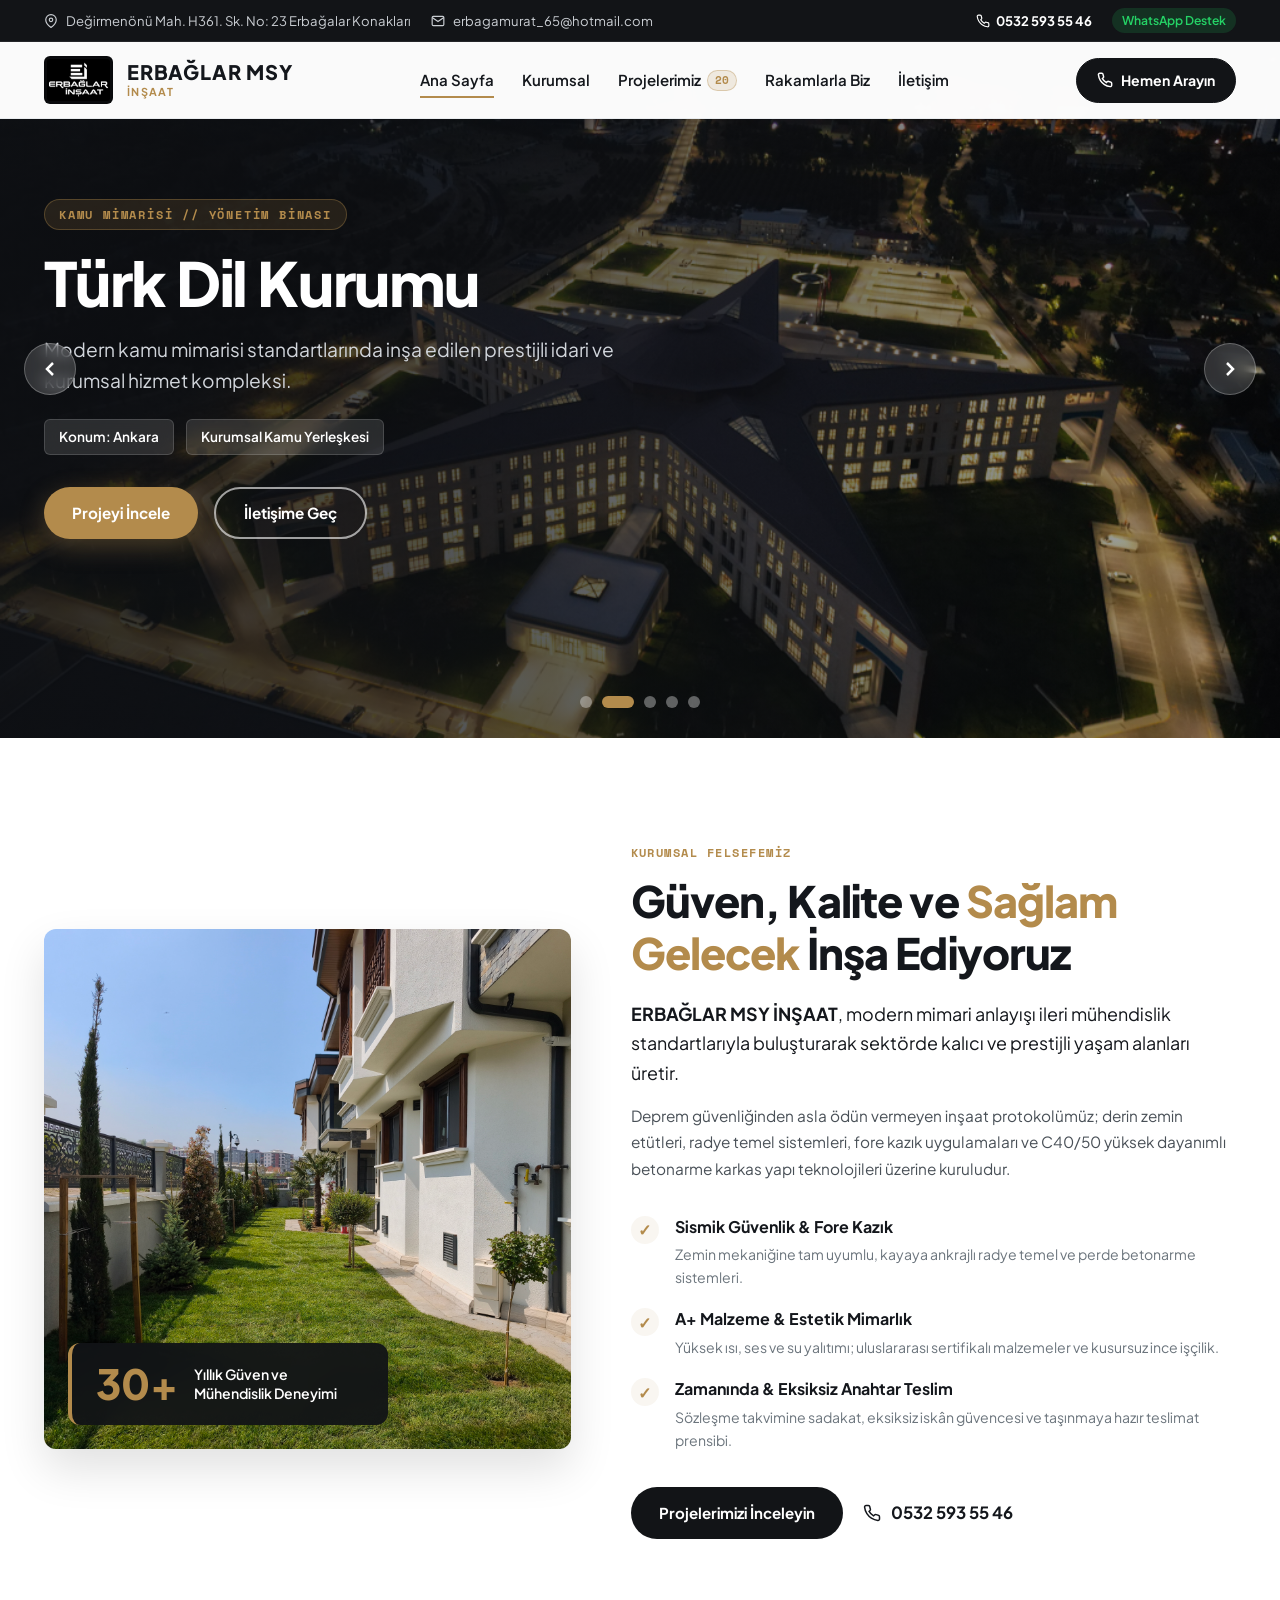
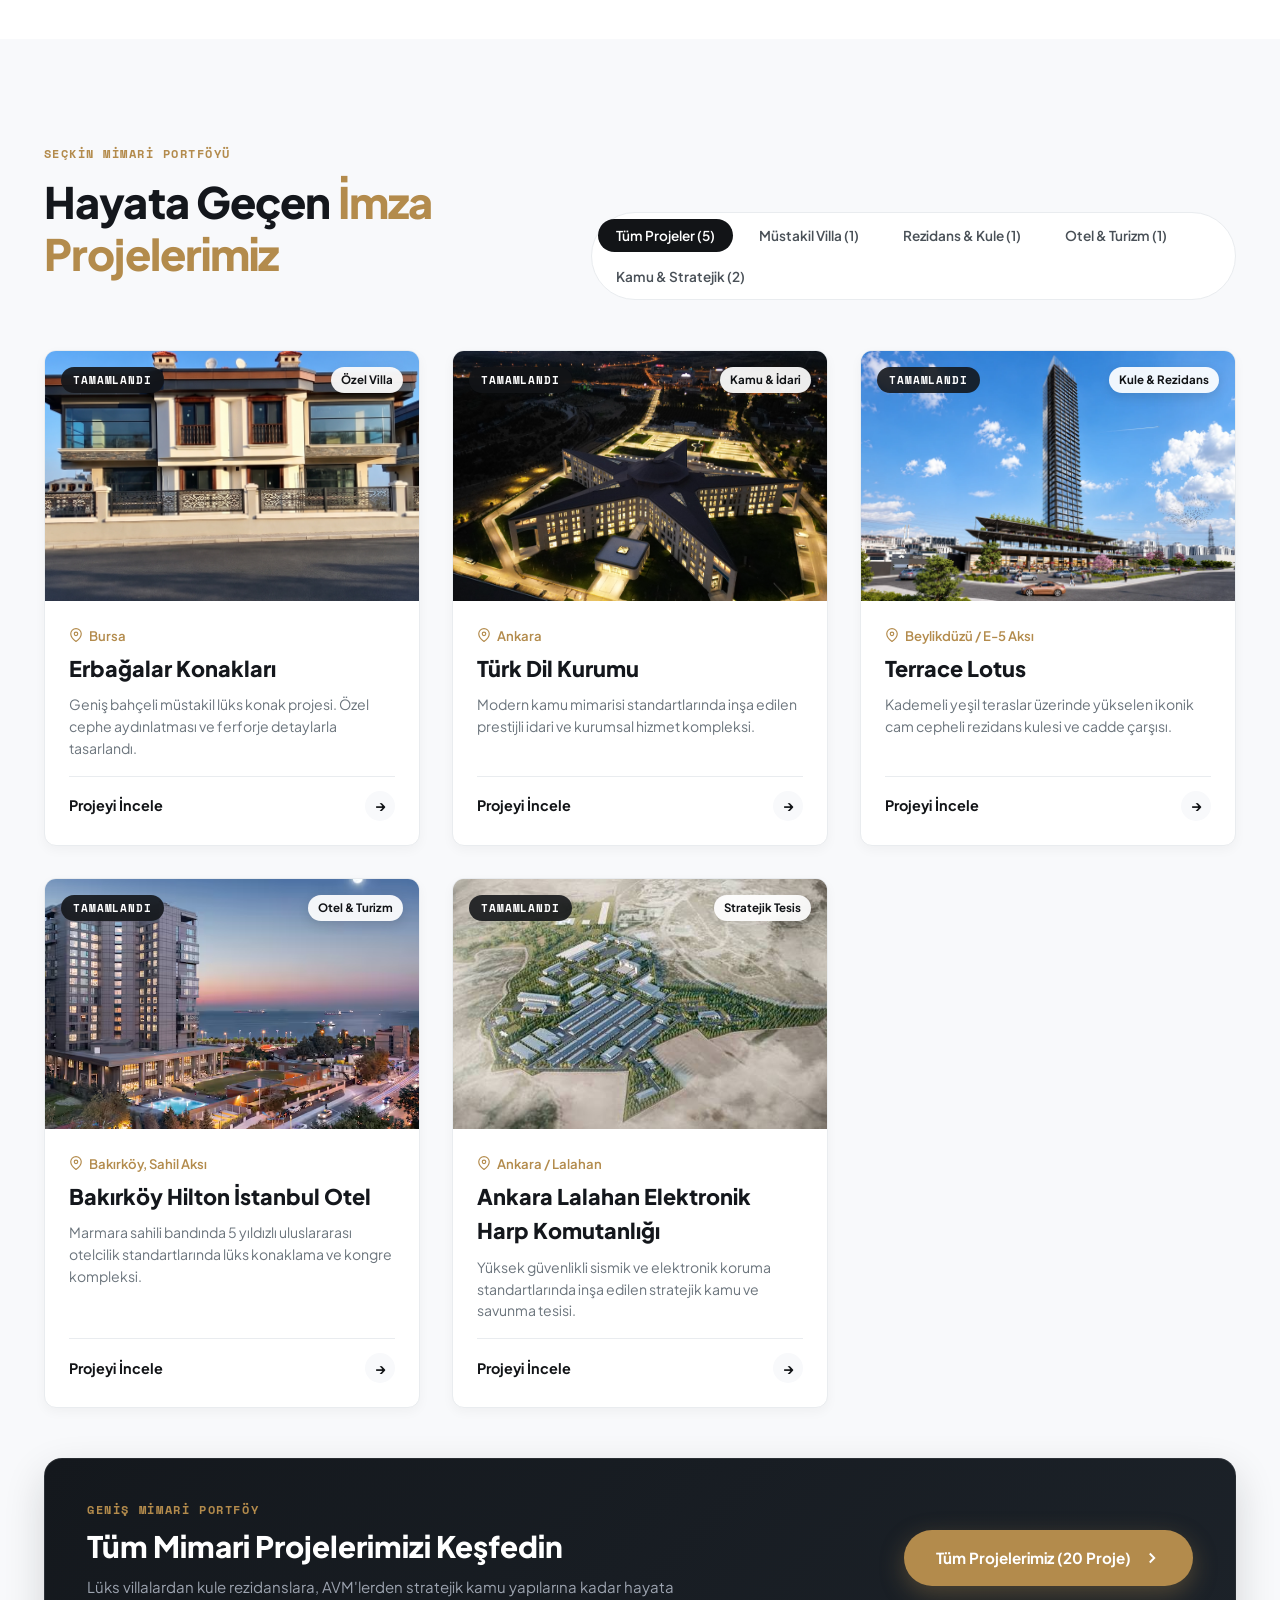
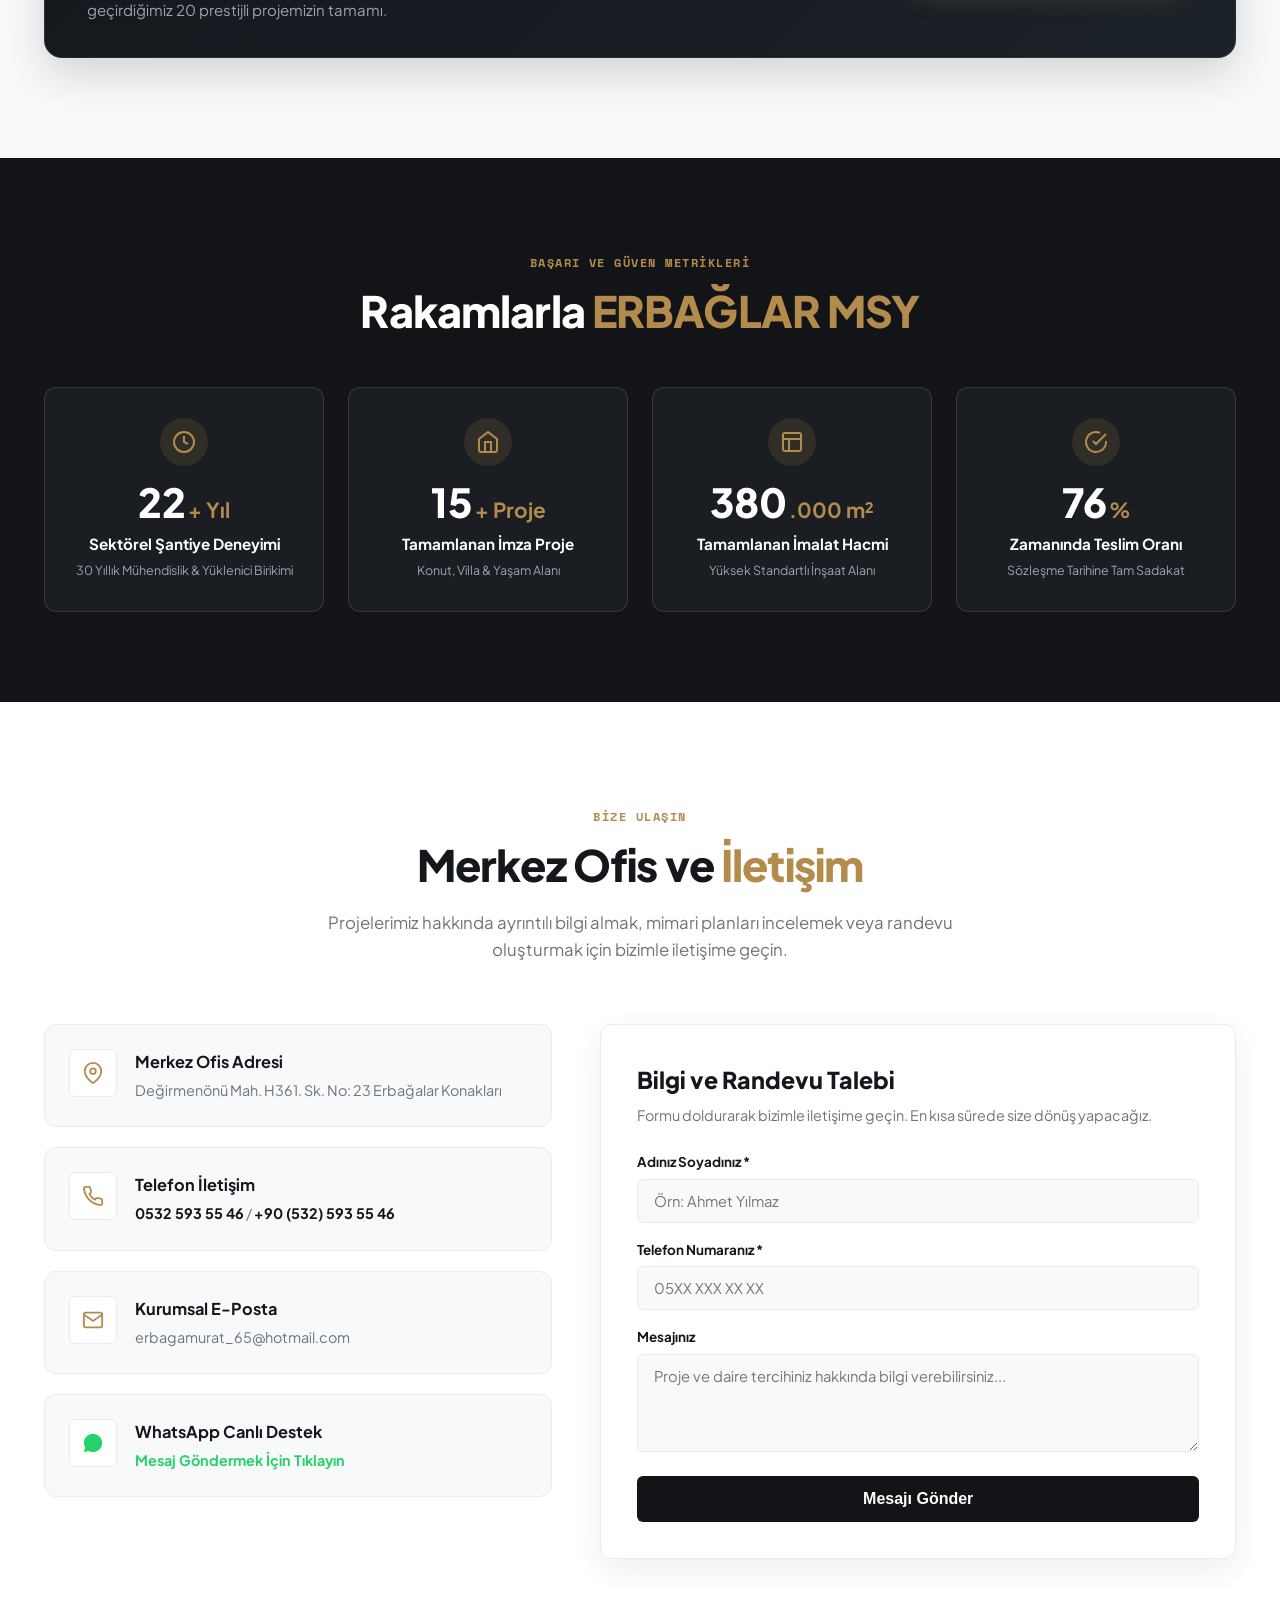
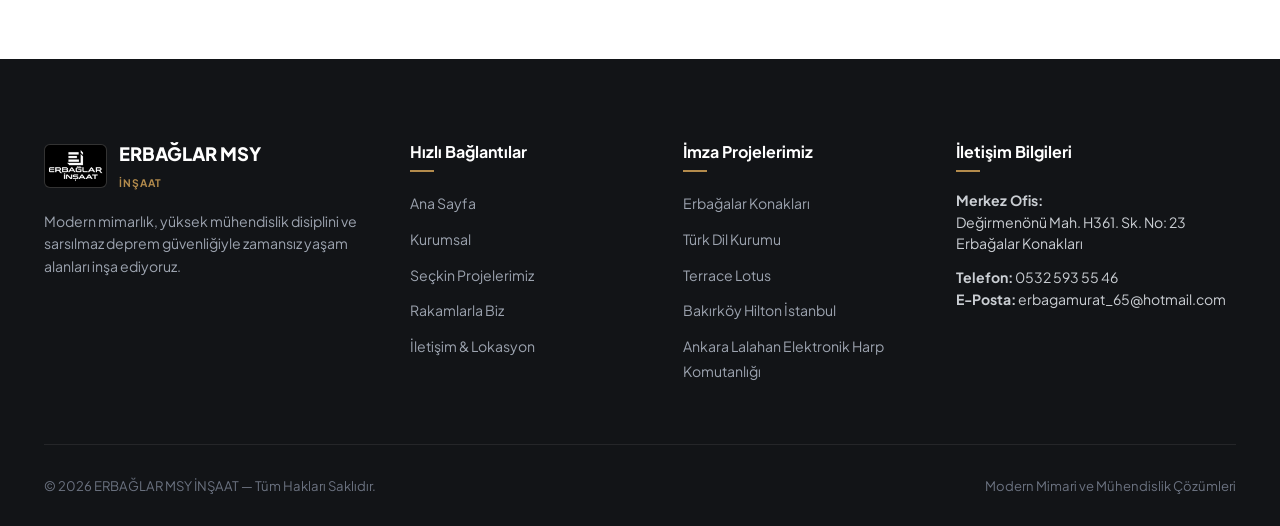
==== commit d7f60554: "Favicon, Open Graph ve Schema.org logo eklendi" ====
--- a/index.html
+++ b/index.html
@@ -8,7 +8,43 @@
   <title>ERBAĞLAR MSY İNŞAAT — Güven İnşa Ediyoruz</title>
   <meta name="description"
     content="ERBAĞLAR MSY İNŞAAT: Depreme dayanıklı sismik mühendislik, lüks konut, villa, kentsel dönüşüm ve kat karşılığı arsa geliştirme projeleri.">
-  <meta name="theme-color" content="#ffffff">
+  <meta name="theme-color" content="#b38b4c">
+
+  <!-- ===== FAVİCON & UYGULAMA İKONLARI ===== -->
+  <link rel="icon" type="image/png" href="logo.png">
+  <link rel="apple-touch-icon" href="logo.png">
+  <link rel="manifest" href="site.webmanifest">
+
+  <!-- ===== OPEN GRAPH (Sosyal medya önizleme) ===== -->
+  <meta property="og:type" content="website">
+  <meta property="og:title" content="ERBAĞLAR MSY İNŞAAT — Güven İnşa Ediyoruz">
+  <meta property="og:description" content="Depreme dayanıklı sismik mühendislik, lüks konut, villa, kentsel dönüşüm ve kat karşılığı arsa geliştirme projeleri.">
+  <meta property="og:image" content="logo.png">
+  <meta property="og:site_name" content="ERBAĞLAR MSY İNŞAAT">
+  <meta property="og:locale" content="tr_TR">
+
+  <!-- ===== SCHEMA.ORG YAPISAL VERİ (Google arama logosu) ===== -->
+  <script type="application/ld+json">
+  {
+    "@context": "https://schema.org",
+    "@type": "Organization",
+    "name": "ERBAĞLAR MSY İNŞAAT",
+    "url": "https://nasirkrmzz.github.io/Erbaglar_Msy/",
+    "logo": "https://nasirkrmzz.github.io/Erbaglar_Msy/logo.png",
+    "image": "https://nasirkrmzz.github.io/Erbaglar_Msy/logo.png",
+    "description": "Depreme dayanıklı sismik mühendislik, lüks konut, villa, kentsel dönüşüm ve kat karşılığı arsa geliştirme projeleri.",
+    "telephone": "+905325935546",
+    "email": "erbagamurat_65@hotmail.com",
+    "address": {
+      "@type": "PostalAddress",
+      "streetAddress": "Değirmenönü Mah. H361. Sk. No: 23 Erbağalar Konakları",
+      "addressCountry": "TR"
+    },
+    "sameAs": [
+      "https://github.com/NasirKrmzz/Erbaglar_Msy"
+    ]
+  }
+  </script>
 
   <!-- Google Fonts: Inter & Plus Jakarta Sans & Space Mono -->
   <link rel="preconnect" href="https://fonts.googleapis.com">
